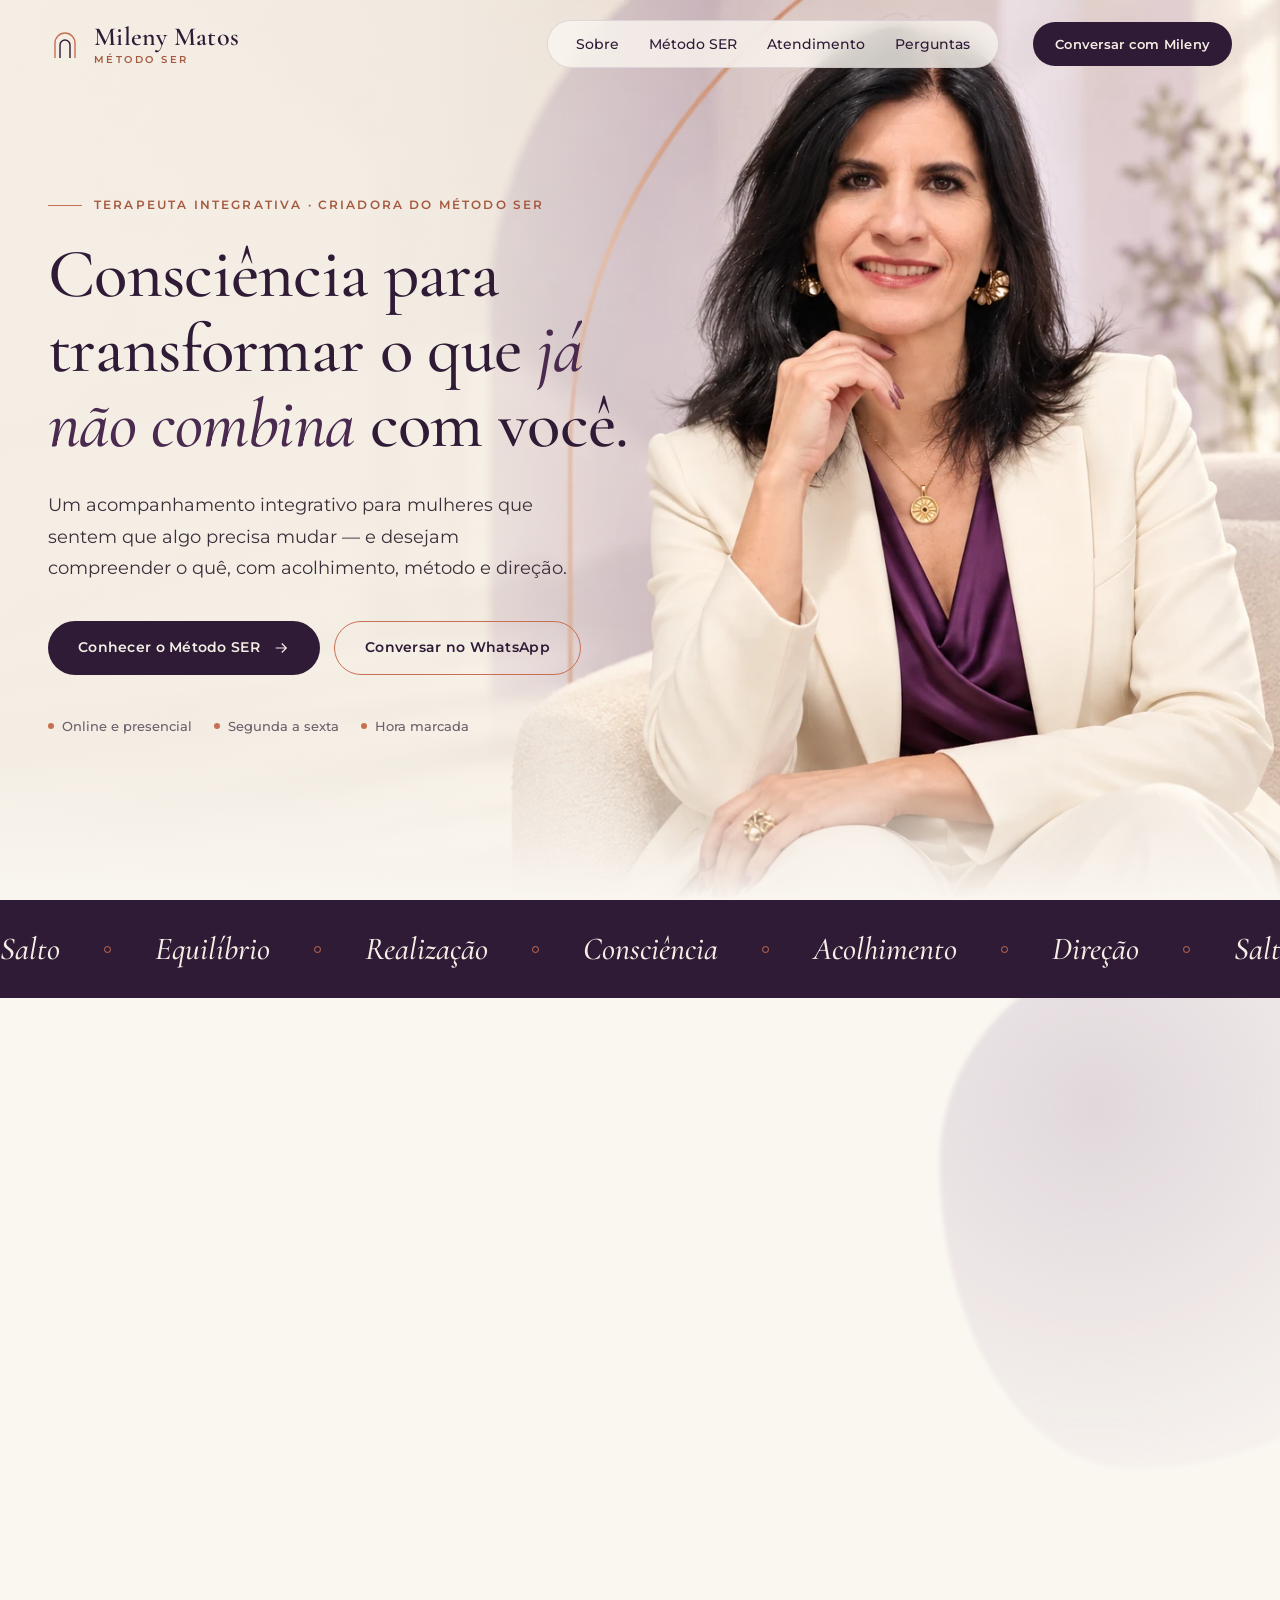
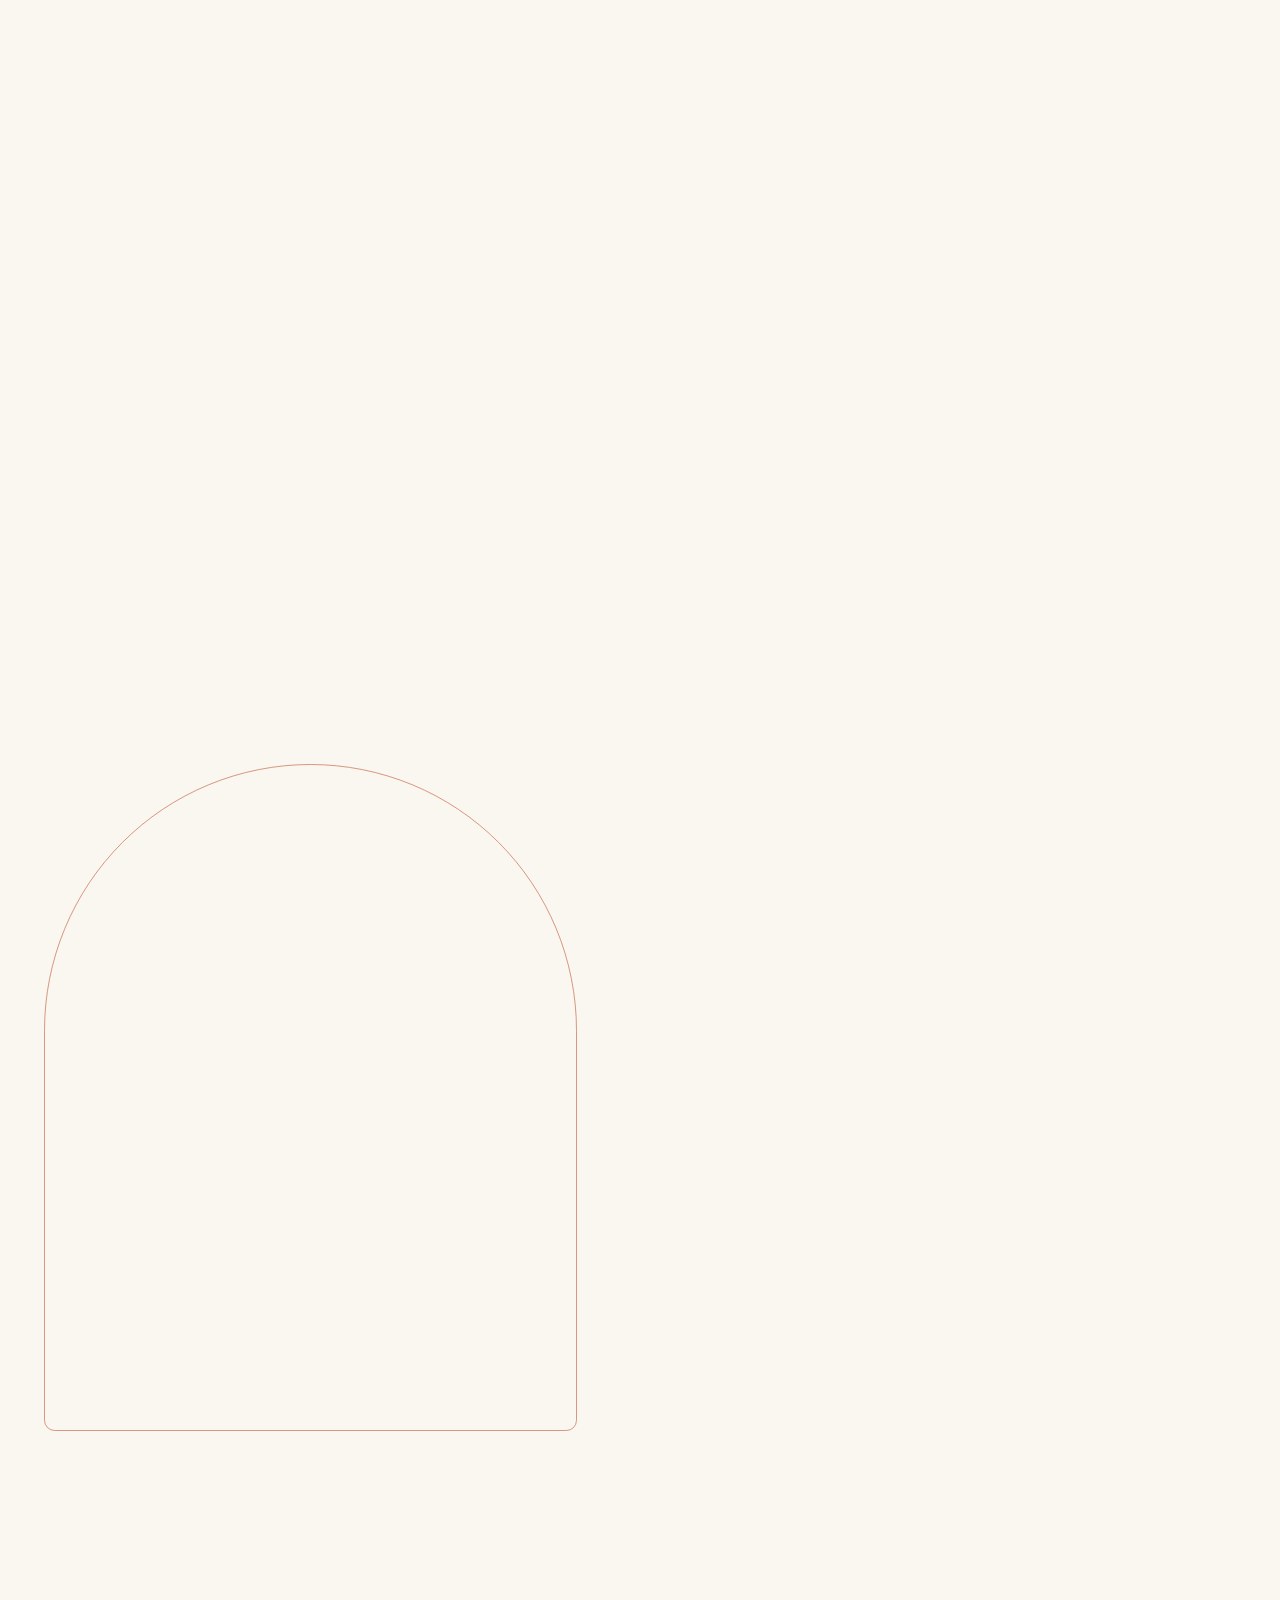
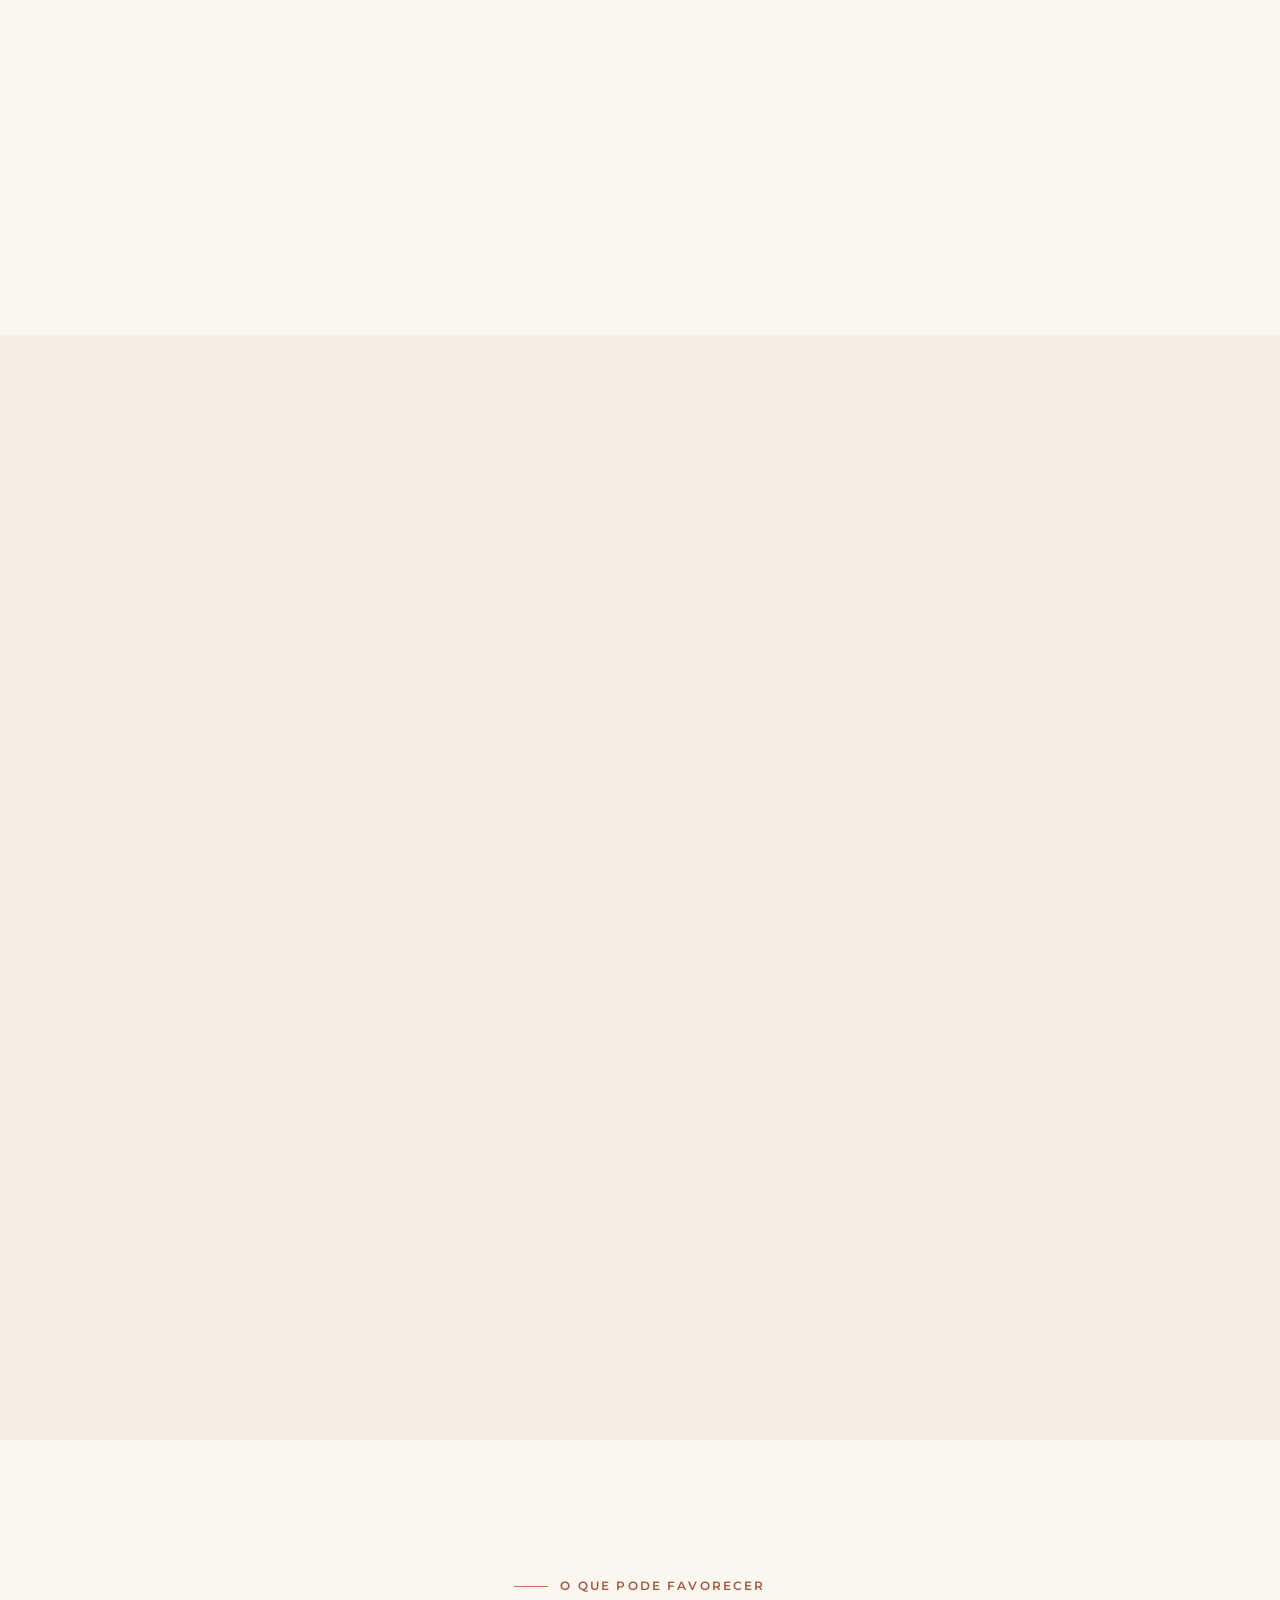
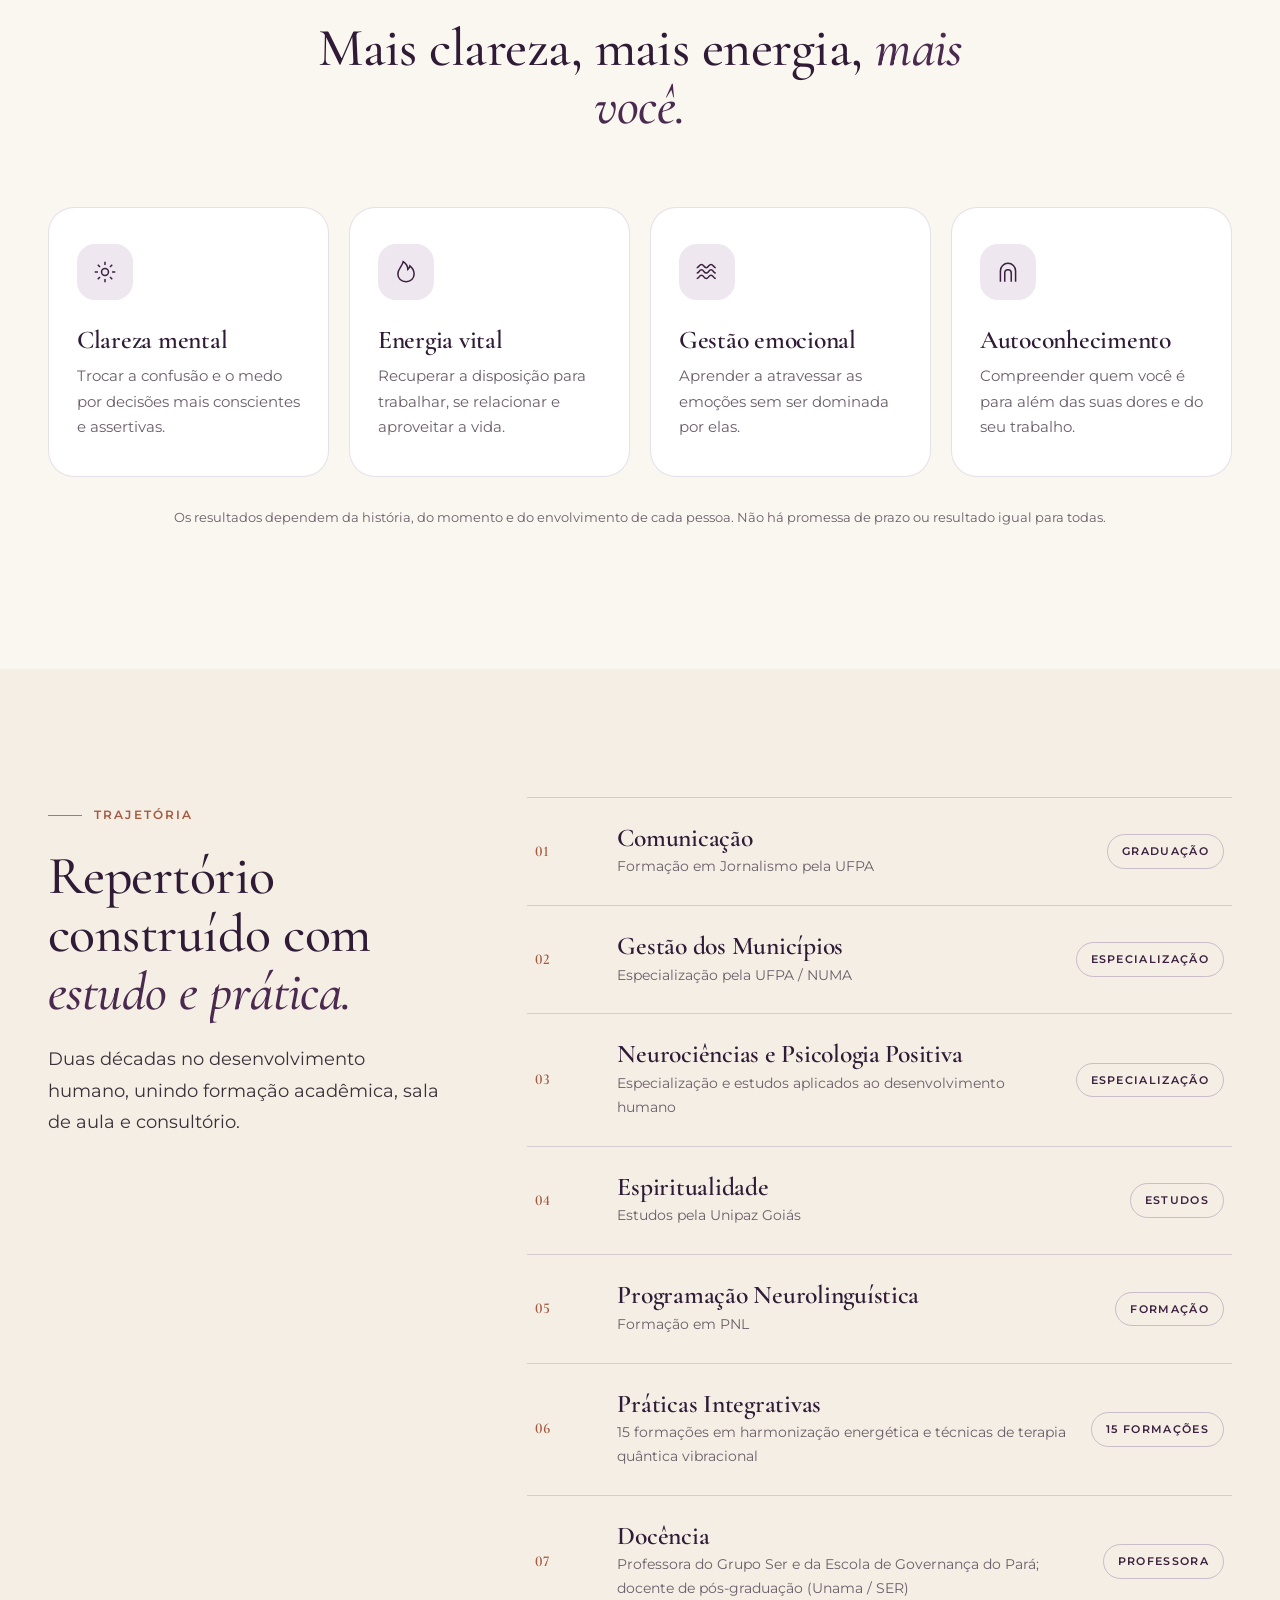
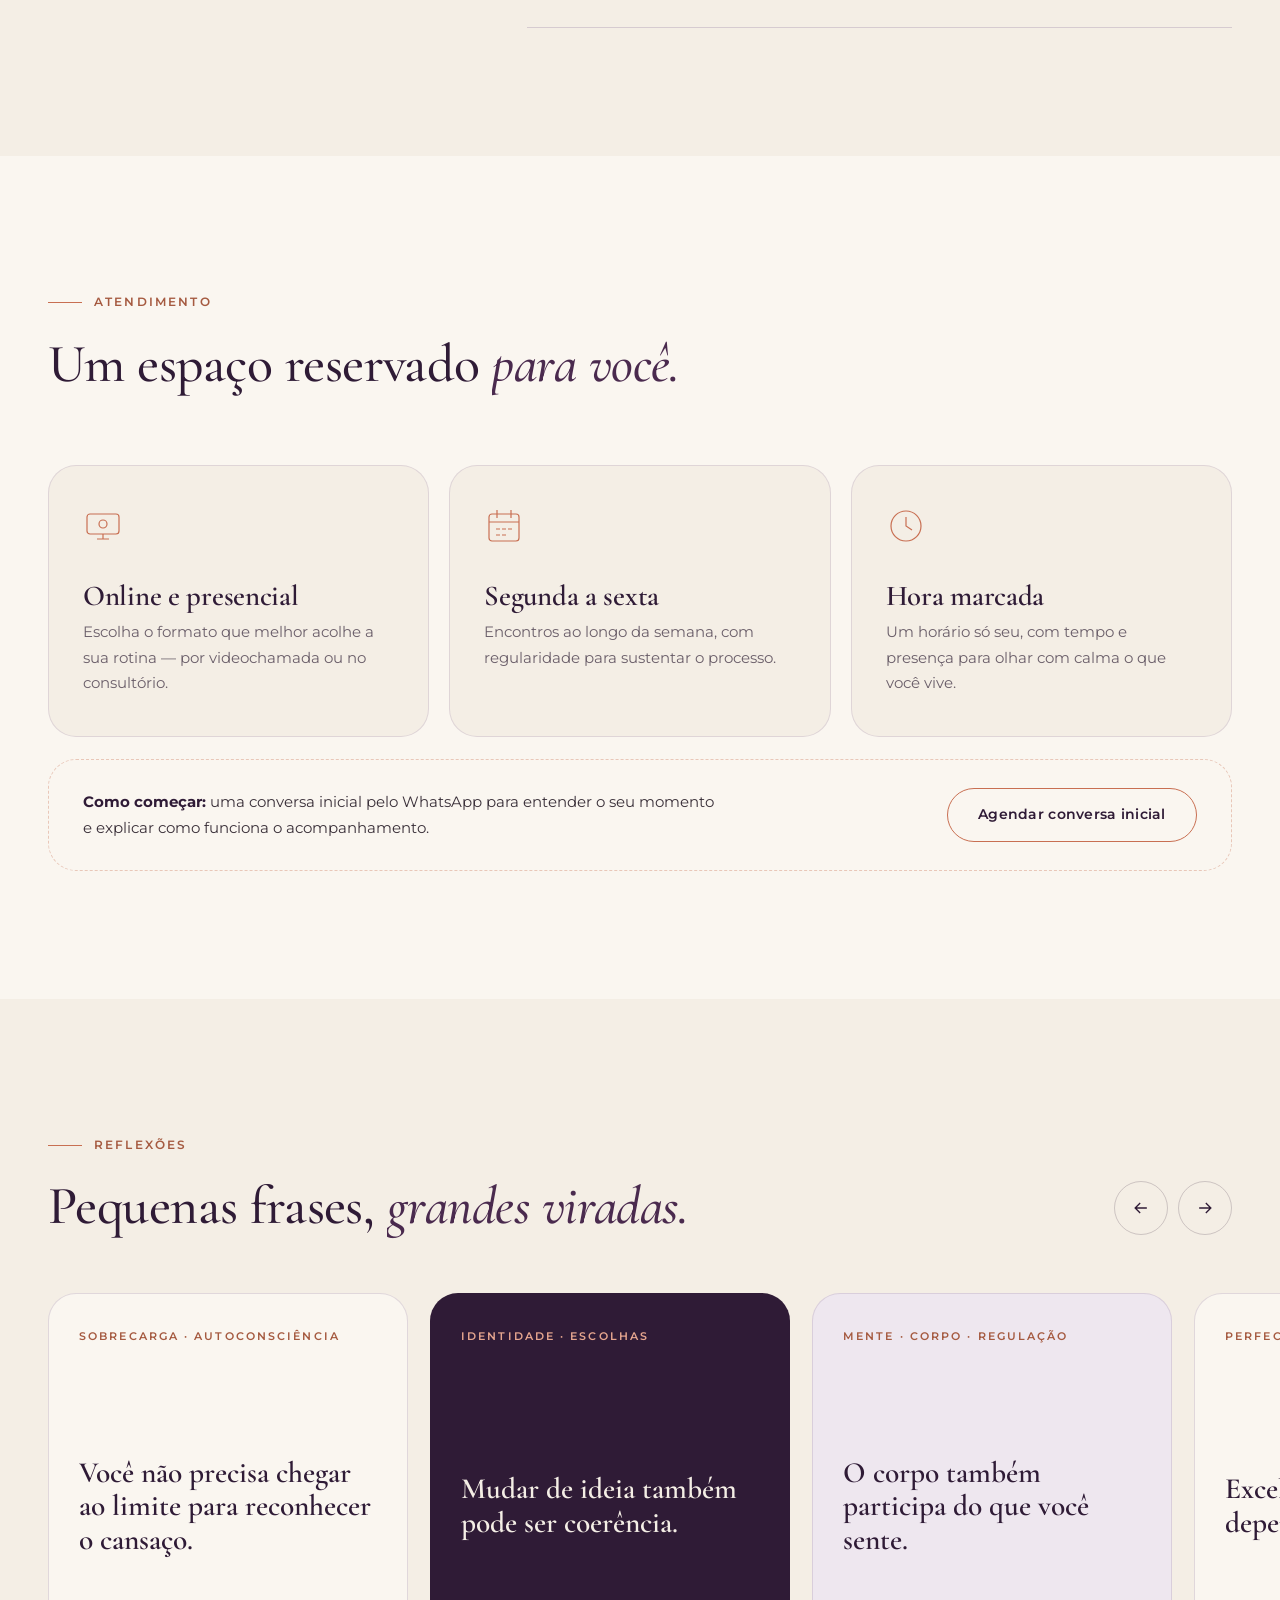
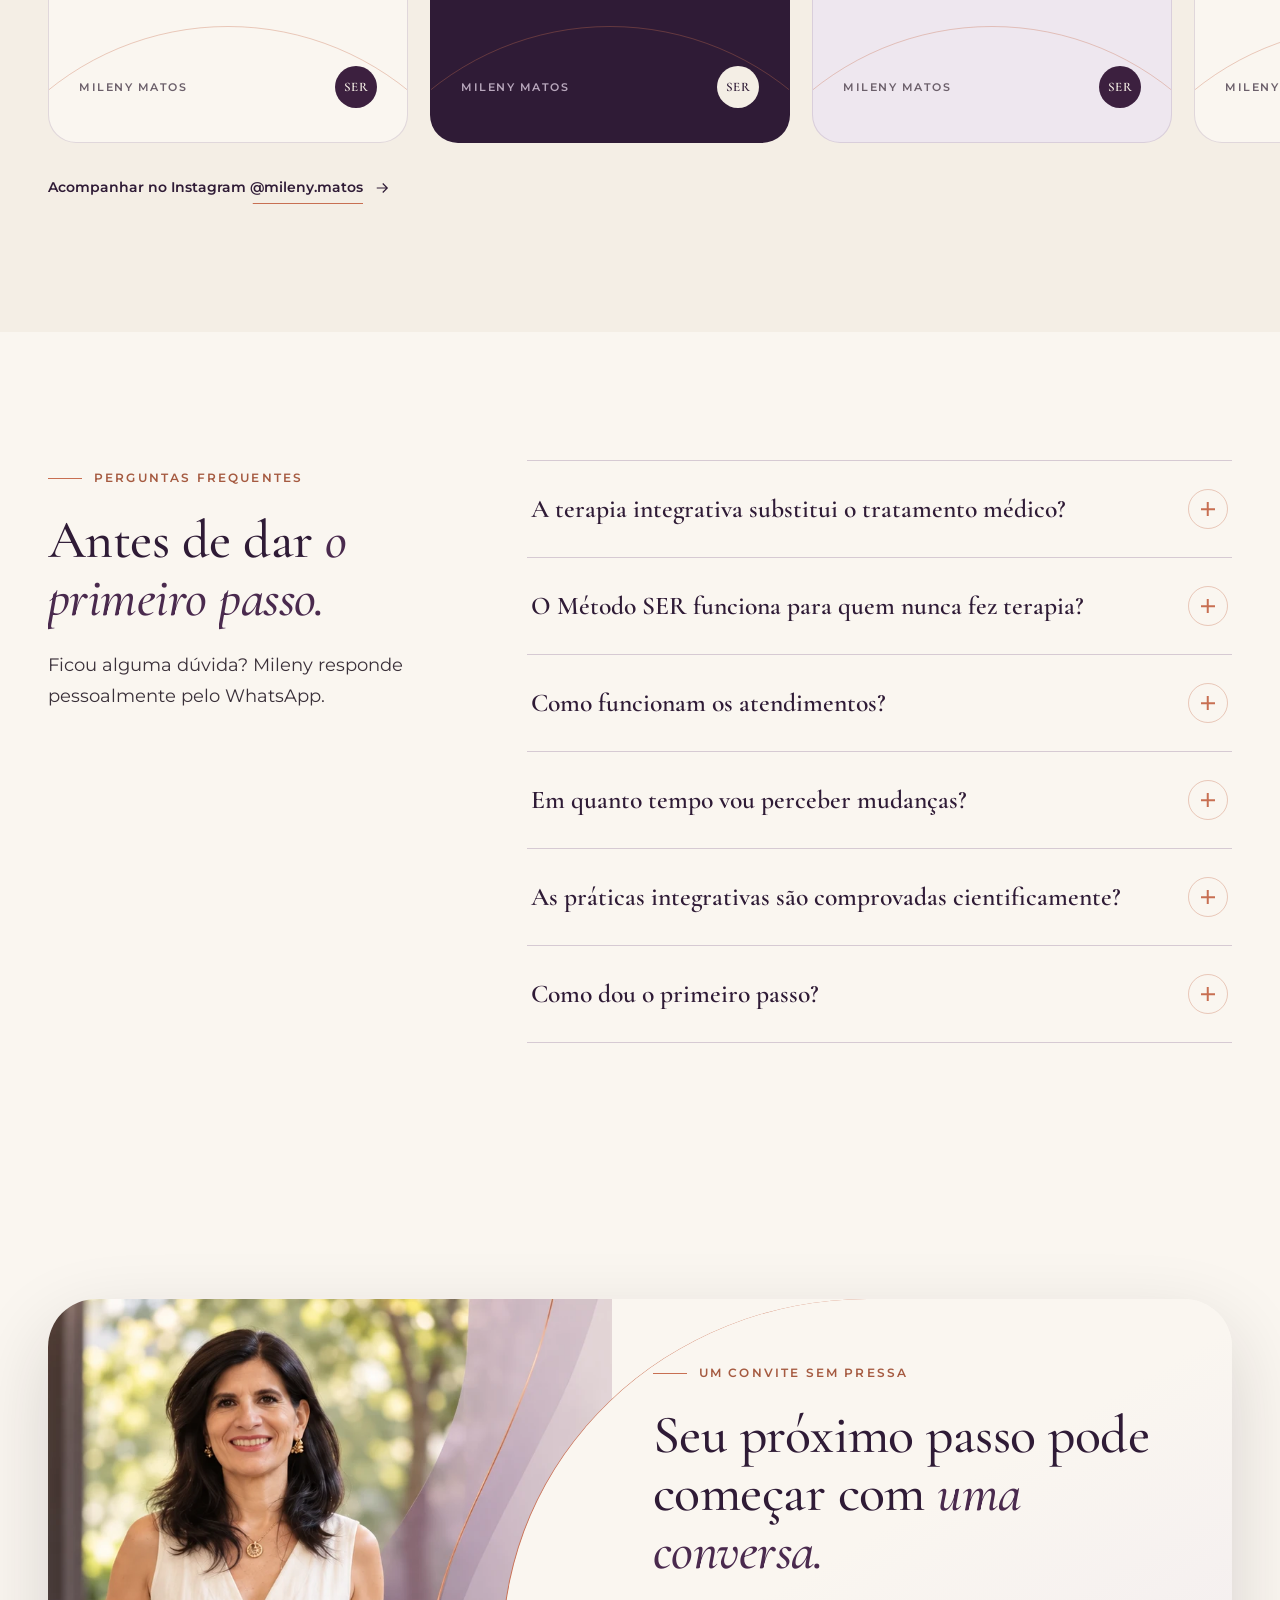
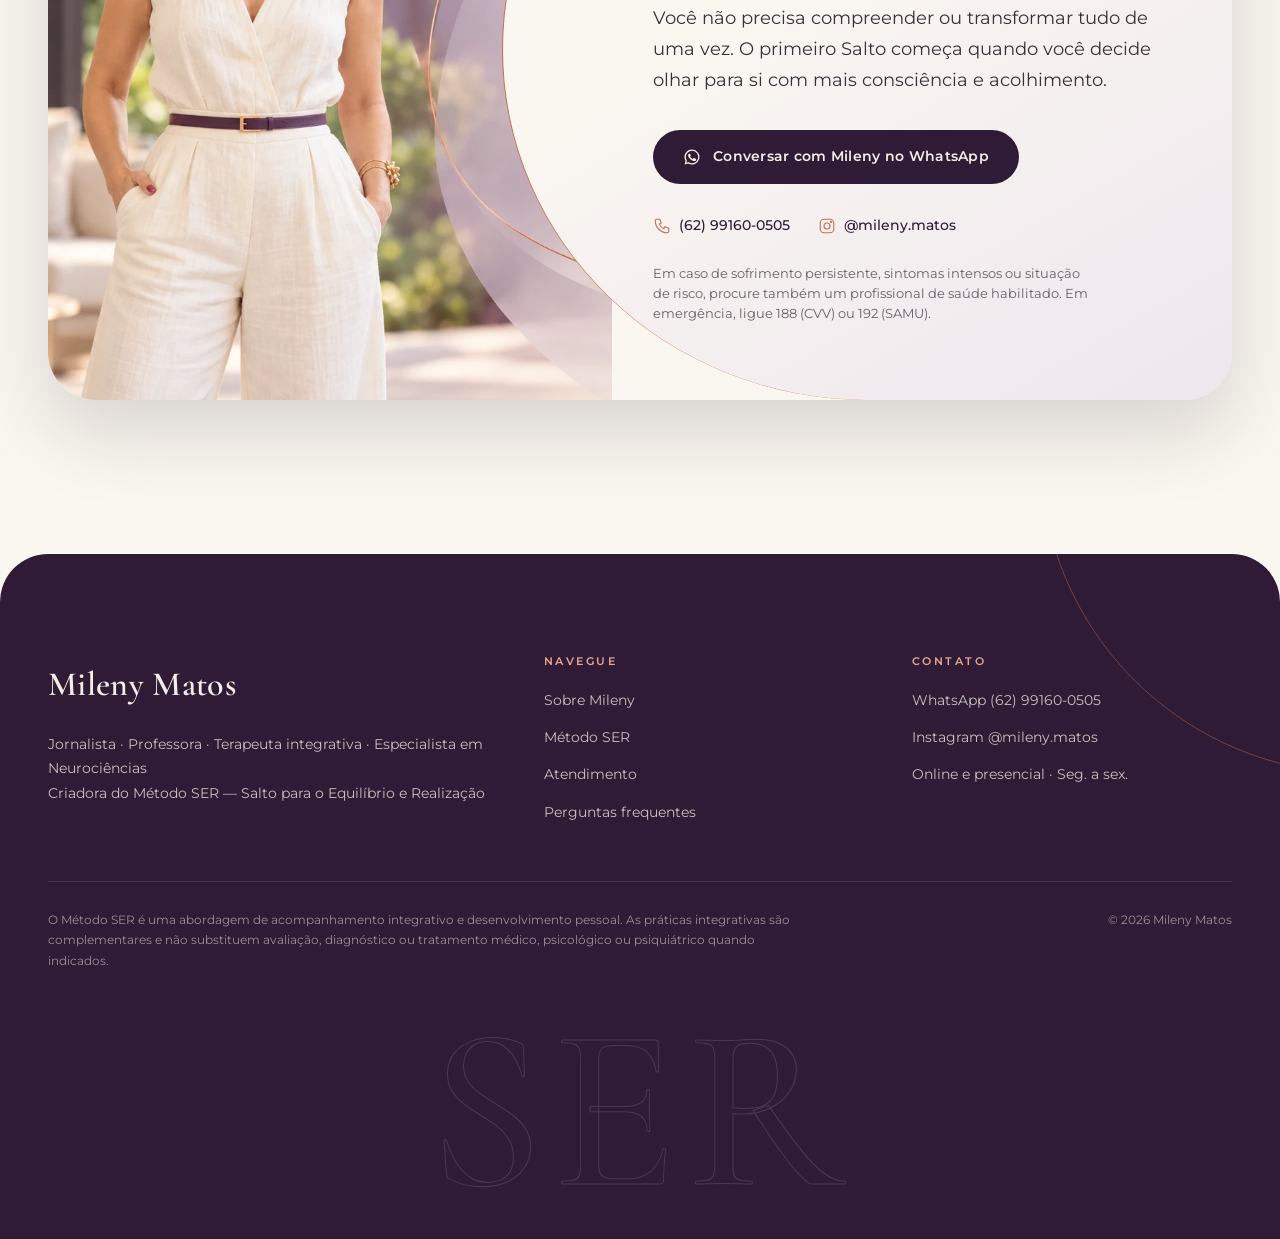
==== index.html @ 96792c95 "Site Mileny Matos + Método SER Landing page responsiva e animada em duas páginas (Mileny e Método SE" ====
<!doctype html>
<html lang="pt-BR">
<head>
  <meta charset="utf-8">
  <meta name="viewport" content="width=device-width, initial-scale=1, viewport-fit=cover">
  <title>Mileny Matos · Terapeuta integrativa e criadora do Método SER</title>
  <meta name="description" content="Mileny Matos é jornalista, professora, terapeuta integrativa e criadora do Método SER — Salto para o Equilíbrio e Realização. Atendimento online e presencial, com hora marcada.">
  <meta name="theme-color" content="#2F1B36">
  <link rel="canonical" href="https://milenymatos.com.br/">
  <meta property="og:type" content="website">
  <meta property="og:locale" content="pt_BR">
  <meta property="og:title" content="Mileny Matos · Método SER">
  <meta property="og:description" content="Consciência para transformar o que já não combina com você. Acompanhamento integrativo com Mileny Matos.">
  <meta property="og:image" content="assets/img/mileny-hero.webp">
  <link rel="icon" href="data:image/svg+xml,%3Csvg xmlns='http://www.w3.org/2000/svg' viewBox='0 0 40 40'%3E%3Crect width='40' height='40' rx='20' fill='%232F1B36'/%3E%3Cpath d='M11 31V19a9 9 0 0 1 18 0v12' fill='none' stroke='%23C86F52' stroke-width='2'/%3E%3C/svg%3E">

  <link rel="preconnect" href="https://fonts.googleapis.com">
  <link rel="preconnect" href="https://fonts.gstatic.com" crossorigin>
  <link href="https://fonts.googleapis.com/css2?family=Cormorant+Garamond:ital,wght@0,500;0,600;1,500;1,600&family=Montserrat:wght@400;500;600&display=swap" rel="stylesheet">
  <link rel="preload" as="image" href="assets/img/mileny-hero.webp" imagesrcset="assets/img/mileny-hero-800.webp 800w, assets/img/mileny-hero.webp 1536w" imagesizes="100vw">
  <link rel="stylesheet" href="assets/css/style.css">

  <script type="application/ld+json">
  {
    "@context": "https://schema.org",
    "@type": "Person",
    "name": "Mileny Matos",
    "jobTitle": "Terapeuta integrativa",
    "description": "Jornalista, professora, terapeuta integrativa e criadora do Método SER — Salto para o Equilíbrio e Realização.",
    "telephone": "+55 62 99160-0505",
    "sameAs": ["https://www.instagram.com/mileny.matos/"]
  }
  </script>
</head>
<body>
  <a class="skip-link" href="#conteudo">Pular para o conteúdo</a>

  <!-- Cortina de entrada / transição -->
  <div class="curtain" aria-hidden="true">
    <div class="curtain-inner">
      <svg viewBox="0 0 84 84" fill="none"><path d="M18 76V42a24 24 0 0 1 48 0v34" stroke="#C86F52" stroke-width="1.4"/></svg>
      <div class="curtain-name">Mileny Matos</div>
      <div class="curtain-sub">Método SER</div>
    </div>
  </div>

  <div class="scroll-progress" aria-hidden="true"></div>

  <!-- 01 · Cabeçalho -->
  <header class="site-header">
    <div class="container">
      <a class="brand" href="index.html" aria-label="Mileny Matos — início">
        <svg class="brand-mark" viewBox="0 0 34 34" fill="none" aria-hidden="true"><path d="M7 31V16a10 10 0 0 1 20 0v15" stroke="#C86F52" stroke-width="1.4"/><path d="M12 31V18a5 5 0 0 1 10 0v13" stroke="#2F1B36" stroke-width="1.4"/></svg>
        <span class="brand-text"><span class="brand-name">Mileny Matos</span><span class="brand-sub">Método SER</span></span>
      </a>
      <nav class="nav" aria-label="Principal">
        <ul class="nav-list">
          <li><a href="#sobre">Sobre</a></li>
          <li><a href="metodo-ser.html">Método SER</a></li>
          <li><a href="#atendimento">Atendimento</a></li>
          <li><a href="#perguntas">Perguntas</a></li>
        </ul>
        <a class="btn btn-sm" href="https://wa.me/5562991600505?text=Ol%C3%A1%2C%20Mileny!%20Gostaria%20de%20conversar%20sobre%20o%20acompanhamento." target="_blank" rel="noopener" data-magnetic>Conversar com Mileny</a>
        <button class="menu-toggle" aria-label="Abrir menu" aria-expanded="false" aria-controls="menu-mobile"><span></span><span></span></button>
      </nav>
    </div>
  </header>

  <div class="mobile-menu" id="menu-mobile">
    <ol>
      <li><a href="#sobre">Sobre Mileny</a></li>
      <li><a href="metodo-ser.html">Método SER</a></li>
      <li><a href="#atendimento">Atendimento</a></li>
      <li><a href="#reflexoes">Reflexões</a></li>
      <li><a href="#perguntas">Perguntas</a></li>
    </ol>
    <a class="btn" href="https://wa.me/5562991600505?text=Ol%C3%A1%2C%20Mileny!%20Gostaria%20de%20conversar%20sobre%20o%20acompanhamento." target="_blank" rel="noopener">Conversar no WhatsApp</a>
    <p class="mobile-menu-foot">(62) 99160-0505 · @mileny.matos</p>
  </div>

  <main id="conteudo">

    <!-- 02 · Hero -->
    <section class="hero" aria-labelledby="hero-title">
      <div class="hero-media">
        <img src="assets/img/mileny-hero.webp"
             srcset="assets/img/mileny-hero-800.webp 800w, assets/img/mileny-hero.webp 1536w"
             sizes="100vw" width="1536" height="1024"
             alt="Mileny Matos sorrindo, sentada em uma poltrona clara, de blazer marfim e blusa ameixa" fetchpriority="high">
      </div>

      <div class="container">
        <div class="hero-content">
          <p class="eyebrow" data-reveal>Terapeuta integrativa · Criadora do Método SER</p>
          <h1 id="hero-title" class="h-display" data-split>Consciência para transformar o que <em>já não combina</em> com você.</h1>
          <p class="lead" data-reveal style="--d:.45s">Um acompanhamento integrativo para mulheres que sentem que algo precisa mudar — e desejam compreender o quê, com acolhimento, método e direção.</p>
          <div class="hero-ctas" data-reveal style="--d:.6s">
            <a class="btn" href="metodo-ser.html" data-magnetic>
              Conhecer o Método SER
              <svg class="btn-icon" viewBox="0 0 24 24" fill="none" stroke="currentColor" stroke-width="1.6" aria-hidden="true"><path d="M5 12h14M13 6l6 6-6 6"/></svg>
            </a>
            <a class="btn btn-outline" href="https://wa.me/5562991600505?text=Ol%C3%A1%2C%20Mileny!%20Gostaria%20de%20conversar%20sobre%20o%20acompanhamento." target="_blank" rel="noopener" data-magnetic>Conversar no WhatsApp</a>
          </div>
          <div class="hero-meta" data-reveal style="--d:.75s">
            <span>Online e presencial</span><span>Segunda a sexta</span><span>Hora marcada</span>
          </div>
        </div>
      </div>
    </section>

    <!-- Faixa -->
    <div class="marquee" aria-hidden="true">
      <div class="marquee-track">
        <div class="marquee-group">
          <span class="marquee-item">Salto</span><span class="marquee-dot"></span>
          <span class="marquee-item">Equilíbrio</span><span class="marquee-dot"></span>
          <span class="marquee-item">Realização</span><span class="marquee-dot"></span>
          <span class="marquee-item">Consciência</span><span class="marquee-dot"></span>
          <span class="marquee-item">Acolhimento</span><span class="marquee-dot"></span>
          <span class="marquee-item">Direção</span><span class="marquee-dot"></span>
        </div>
        <div class="marquee-group">
          <span class="marquee-item">Salto</span><span class="marquee-dot"></span>
          <span class="marquee-item">Equilíbrio</span><span class="marquee-dot"></span>
          <span class="marquee-item">Realização</span><span class="marquee-dot"></span>
          <span class="marquee-item">Consciência</span><span class="marquee-dot"></span>
          <span class="marquee-item">Acolhimento</span><span class="marquee-dot"></span>
          <span class="marquee-item">Direção</span><span class="marquee-dot"></span>
        </div>
      </div>
    </div>

    <!-- 03 · Reconhecimento -->
    <section class="section recognition" aria-labelledby="rec-title">
      <div class="wave-blob" data-parallax="0.12" aria-hidden="true"></div>
      <div class="container">
        <div class="section-head">
          <p class="eyebrow" data-reveal>Talvez você se reconheça</p>
          <h2 id="rec-title" class="h-section" data-split>Quando a vida perde a cor, nem sempre é fácil dizer <em>por quê.</em></h2>
        </div>

        <div class="mirror-grid" data-stagger="0.12">
          <article class="mirror-card">
            <div class="mirror-num">01</div>
            <p>Você cuida de todos, mas quase nunca sobra espaço para você.</p>
          </article>
          <article class="mirror-card">
            <div class="mirror-num">02</div>
            <p>Alguma área da vida já não combina com quem você se tornou.</p>
          </article>
          <article class="mirror-card">
            <div class="mirror-num">03</div>
            <p>Os mesmos padrões voltam — mesmo quando você tenta fazer diferente.</p>
          </article>
        </div>

        <div class="quote-panel" data-reveal>
          <blockquote>
            <p>Você não é o seu cansaço, a sua ansiedade ou a sua irritação. Eles são <em>sinais de camadas mais profundas</em> que pedem para ser compreendidas.</p>
            <cite>Mileny Matos</cite>
          </blockquote>
        </div>
      </div>
    </section>

    <!-- 04 · Sobre Mileny -->
    <section class="section" id="sobre" aria-labelledby="sobre-title">
      <div class="container about-grid">
        <div class="about-media">
          <div class="copper-ring" aria-hidden="true" data-reveal="fade" style="--d:.5s"></div>
          <div class="arch-frame" data-reveal="arch">
            <img src="assets/img/mileny-sobre.webp"
                 srcset="assets/img/mileny-sobre-800.webp 800w, assets/img/mileny-sobre.webp 1122w"
                 sizes="(max-width: 960px) 90vw, 40vw" width="1122" height="1402" loading="lazy"
                 alt="Retrato de Mileny Matos em pé, de terninho marfim e blusa lavanda, sorrindo">
          </div>
          <div class="badge-float" data-reveal="scale" style="--d:.7s">
            <strong><span data-count="11">11</span></strong>
            <span>anos de experiência prática em consultório</span>
          </div>
        </div>

        <div class="about-content">
          <p class="eyebrow" data-reveal>Sobre Mileny</p>
          <h2 id="sobre-title" class="h-section" data-split>Sou Mileny Matos.</h2>
          <p class="lead" data-reveal>Jornalista, professora, terapeuta integrativa e criadora do Método SER. Meu propósito é guiar mulheres rumo ao autoconhecimento e ao desenvolvimento pessoal.</p>

          <h3 data-reveal>Por que dar as mãos comigo?</h3>
          <p data-reveal>Eu já vivi o que você pode estar vivendo hoje. Estudei para entender como sair das linhas de sofrimento — e, desde então, acompanho pessoas nesse caminho.</p>
          <p data-reveal>São 20 anos dedicados ao desenvolvimento humano: formei equipes e lideranças, coordenei programas de empreendedorismo social, capacitei servidores públicos e empreendedores e atuo como docente de pós-graduação. Meus estudos também me levaram a olhar para a dimensão energética — as camadas que nos conectam a pessoas e ambientes — e a 15 formações em técnicas de harmonização energética.</p>
          <p data-reveal>Reuni Comunicação, Recursos Humanos, Neurociências, Psicologia Positiva, práticas integrativas e orientais em uma metodologia que acolhe a sua história e organiza o caminho para sair do sofrimento: o <strong>Método SER</strong>.</p>

          <p class="pull-quote" data-reveal>“Com o Método SER, eu não vou apenas te ouvir: vou te oferecer ferramentas para você se reconstruir.”</p>

          <div class="stats" data-stagger="0.12">
            <div class="stat"><strong><span data-count="20">20</span><sup>anos</sup></strong><span>conduzindo cursos e workshops</span></div>
            <div class="stat"><strong><span data-count="11">11</span><sup>anos</sup></strong><span>de experiência prática em consultório</span></div>
            <div class="stat"><strong><span data-count="15">15</span></strong><span>formações em técnicas de harmonização energética</span></div>
          </div>
        </div>
      </div>
    </section>

    <!-- 05 · Método SER (resumo) -->
    <section class="section method-teaser" id="metodo" aria-labelledby="metodo-title">
      <div class="container">
        <div class="method-panel" data-reveal="scale">
          <div class="method-panel-head">
            <div>
              <p class="eyebrow">Método SER</p>
              <h2 id="metodo-title" class="h-section" data-split>Salto para o <em>Equilíbrio</em> e Realização</h2>
            </div>
            <p class="lead">Uma metodologia autoral que integra mente, emoções, corpo e dimensão energética em um processo estruturado — para mudanças que se sustentam no dia a dia.</p>
          </div>

          <div class="pillars">
            <svg class="pillars-line" viewBox="0 0 1200 60" preserveAspectRatio="none" aria-hidden="true"><path d="M60 30 C 260 -10, 340 70, 600 30 S 940 -10, 1140 30"/></svg>
            <article class="pillar" data-reveal style="--d:.15s">
              <div class="pillar-letter">S</div>
              <small>Consciência</small>
              <h3>Salto</h3>
              <p>Sair da inércia e reconhecer, sem culpa e sem julgamento, o que já não faz sentido.</p>
            </article>
            <article class="pillar" data-reveal style="--d:.3s">
              <div class="pillar-letter">E</div>
              <small>Regulação</small>
              <h3>Equilíbrio</h3>
              <p>Recursos práticos para compreender emoções, rever padrões e sustentar escolhas mais conscientes.</p>
            </article>
            <article class="pillar" data-reveal style="--d:.45s">
              <div class="pillar-letter">R</div>
              <small>Propósito</small>
              <h3>Realização</h3>
              <p>Transformar consciência em direção: decisões, limites e atitudes alinhados à sua essência.</p>
            </article>
          </div>

          <div class="method-panel-foot">
            <p>Uma jornada em sete movimentos, individualizada e progressiva — respeitando a sua história, o seu momento e os seus limites.</p>
            <a class="btn btn-light" href="metodo-ser.html" data-magnetic>
              Conhecer o Método SER
              <svg class="btn-icon" viewBox="0 0 24 24" fill="none" stroke="currentColor" stroke-width="1.6" aria-hidden="true"><path d="M5 12h14M13 6l6 6-6 6"/></svg>
            </a>
          </div>
        </div>
      </div>
    </section>

    <!-- Benefícios -->
    <section class="section" aria-labelledby="ben-title">
      <div class="container">
        <div class="section-head center">
          <p class="eyebrow" data-reveal>O que pode favorecer</p>
          <h2 id="ben-title" class="h-section" data-split>Mais clareza, mais energia, <em>mais você.</em></h2>
        </div>
        <div class="benefits-grid" data-stagger="0.1">
          <article class="benefit">
            <div class="benefit-icon"><svg viewBox="0 0 24 24" fill="none" stroke="currentColor" stroke-width="1.4" aria-hidden="true"><circle cx="12" cy="12" r="3.2"/><path d="M12 2.5v3M12 18.5v3M2.5 12h3M18.5 12h3M5.3 5.3l2.1 2.1M16.6 16.6l2.1 2.1M5.3 18.7l2.1-2.1M16.6 7.4l2.1-2.1"/></svg></div>
            <h3>Clareza mental</h3>
            <p>Trocar a confusão e o medo por decisões mais conscientes e assertivas.</p>
          </article>
          <article class="benefit">
            <div class="benefit-icon"><svg viewBox="0 0 24 24" fill="none" stroke="currentColor" stroke-width="1.4" aria-hidden="true"><path d="M12 21c-4.4 0-7.5-3.1-7.5-7.2 0-4.6 4.2-7.3 4.9-11.3 2.8 1.9 4.3 4.6 4.3 7.2 1-.8 1.7-2 1.9-3.3 2.2 1.8 3.9 4.6 3.9 7.4 0 4.1-3.1 7.2-7.5 7.2Z"/></svg></div>
            <h3>Energia vital</h3>
            <p>Recuperar a disposição para trabalhar, se relacionar e aproveitar a vida.</p>
          </article>
          <article class="benefit">
            <div class="benefit-icon"><svg viewBox="0 0 24 24" fill="none" stroke="currentColor" stroke-width="1.4" aria-hidden="true"><path d="M2.5 13c2.2 0 2.2-3 4.4-3s2.2 3 4.4 3 2.2-3 4.4-3 2.2 3 4.4 3M2.5 18c2.2 0 2.2-3 4.4-3s2.2 3 4.4 3 2.2-3 4.4-3 2.2 3 4.4 3M2.5 8c2.2 0 2.2-3 4.4-3s2.2 3 4.4 3 2.2-3 4.4-3 2.2 3 4.4 3"/></svg></div>
            <h3>Gestão emocional</h3>
            <p>Aprender a atravessar as emoções sem ser dominada por elas.</p>
          </article>
          <article class="benefit">
            <div class="benefit-icon"><svg viewBox="0 0 24 24" fill="none" stroke="currentColor" stroke-width="1.4" aria-hidden="true"><path d="M5 21V11a7 7 0 0 1 14 0v10"/><path d="M9 21v-8a3 3 0 0 1 6 0v8"/></svg></div>
            <h3>Autoconhecimento</h3>
            <p>Compreender quem você é para além das suas dores e do seu trabalho.</p>
          </article>
        </div>
        <p class="micro benefits-note" data-reveal>Os resultados dependem da história, do momento e do envolvimento de cada pessoa. Não há promessa de prazo ou resultado igual para todas.</p>
      </div>
    </section>

    <!-- 07 · Autoridade / formação -->
    <section class="section journey" aria-labelledby="jor-title">
      <div class="container journey-grid">
        <div class="journey-head">
          <p class="eyebrow" data-reveal>Trajetória</p>
          <h2 id="jor-title" class="h-section" data-split>Repertório construído com <em>estudo e prática.</em></h2>
          <p class="lead" data-reveal style="margin-top:22px">Duas décadas no desenvolvimento humano, unindo formação acadêmica, sala de aula e consultório.</p>
        </div>
        <ol class="cred-list" data-stagger="0.08">
          <li class="cred"><span class="cred-idx">01</span><div><h3>Comunicação</h3><p>Formação em Jornalismo pela UFPA</p></div><span class="cred-tag">Graduação</span></li>
          <li class="cred"><span class="cred-idx">02</span><div><h3>Gestão dos Municípios</h3><p>Especialização pela UFPA / NUMA</p></div><span class="cred-tag">Especialização</span></li>
          <li class="cred"><span class="cred-idx">03</span><div><h3>Neurociências e Psicologia Positiva</h3><p>Especialização e estudos aplicados ao desenvolvimento humano</p></div><span class="cred-tag">Especialização</span></li>
          <li class="cred"><span class="cred-idx">04</span><div><h3>Espiritualidade</h3><p>Estudos pela Unipaz Goiás</p></div><span class="cred-tag">Estudos</span></li>
          <li class="cred"><span class="cred-idx">05</span><div><h3>Programação Neurolinguística</h3><p>Formação em PNL</p></div><span class="cred-tag">Formação</span></li>
          <li class="cred"><span class="cred-idx">06</span><div><h3>Práticas Integrativas</h3><p>15 formações em harmonização energética e técnicas de terapia quântica vibracional</p></div><span class="cred-tag">15 formações</span></li>
          <li class="cred"><span class="cred-idx">07</span><div><h3>Docência</h3><p>Professora do Grupo Ser e da Escola de Governança do Pará; docente de pós-graduação (Unama / SER)</p></div><span class="cred-tag">Professora</span></li>
        </ol>
      </div>
    </section>

    <!-- Atendimento -->
    <section class="section" id="atendimento" aria-labelledby="at-title">
      <div class="container">
        <div class="section-head">
          <p class="eyebrow" data-reveal>Atendimento</p>
          <h2 id="at-title" class="h-section" data-split>Um espaço reservado <em>para você.</em></h2>
        </div>
        <div class="care-grid" data-stagger="0.12">
          <article class="care-card">
            <svg viewBox="0 0 40 40" fill="none" stroke="currentColor" stroke-width="1.2" aria-hidden="true"><rect x="4" y="8" width="32" height="20" rx="3"/><path d="M14 33h12M20 28v5"/><circle cx="20" cy="18" r="4"/></svg>
            <h3>Online e presencial</h3>
            <p>Escolha o formato que melhor acolhe a sua rotina — por videochamada ou no consultório.</p>
          </article>
          <article class="care-card">
            <svg viewBox="0 0 40 40" fill="none" stroke="currentColor" stroke-width="1.2" aria-hidden="true"><rect x="5" y="8" width="30" height="27" rx="3"/><path d="M5 16h30M13 4v8M27 4v8"/><path d="M12 23h4M18 23h4M24 23h4M12 29h4M18 29h4"/></svg>
            <h3>Segunda a sexta</h3>
            <p>Encontros ao longo da semana, com regularidade para sustentar o processo.</p>
          </article>
          <article class="care-card">
            <svg viewBox="0 0 40 40" fill="none" stroke="currentColor" stroke-width="1.2" aria-hidden="true"><circle cx="20" cy="20" r="15"/><path d="M20 11v9l6 4"/></svg>
            <h3>Hora marcada</h3>
            <p>Um horário só seu, com tempo e presença para olhar com calma o que você vive.</p>
          </article>
        </div>
        <div class="care-strip" data-reveal>
          <p><strong>Como começar:</strong> uma conversa inicial pelo WhatsApp para entender o seu momento e explicar como funciona o acompanhamento.</p>
          <a class="btn btn-outline" href="https://wa.me/5562991600505?text=Ol%C3%A1%2C%20Mileny!%20Gostaria%20de%20agendar%20uma%20conversa%20inicial." target="_blank" rel="noopener">Agendar conversa inicial</a>
        </div>
      </div>
    </section>

    <!-- 09 · Reflexões / conteúdos -->
    <section class="section reflections" id="reflexoes" aria-labelledby="ref-title">
      <div class="container">
        <div class="reflections-head">
          <div class="section-head">
            <p class="eyebrow" data-reveal>Reflexões</p>
            <h2 id="ref-title" class="h-section" data-split>Pequenas frases, <em>grandes viradas.</em></h2>
          </div>
          <div class="carousel-ctrl" data-reveal>
            <button type="button" data-carousel="prev" aria-label="Reflexão anterior"><svg viewBox="0 0 24 24" fill="none" stroke="currentColor" stroke-width="1.6"><path d="M19 12H5M11 6l-6 6 6 6"/></svg></button>
            <button type="button" data-carousel="next" aria-label="Próxima reflexão"><svg viewBox="0 0 24 24" fill="none" stroke="currentColor" stroke-width="1.6"><path d="M5 12h14M13 6l6 6-6 6"/></svg></button>
          </div>
        </div>

        <div class="carousel" data-stagger="0.08" tabindex="0" aria-label="Reflexões de Mileny Matos">
          <article class="reflection">
            <small>Sobrecarga · Autoconsciência</small>
            <p>Você não precisa chegar ao limite para reconhecer o cansaço.</p>
            <div class="reflection-foot"><span>Mileny Matos</span><span class="reflection-seal">SER</span></div>
          </article>
          <article class="reflection dark">
            <small>Identidade · Escolhas</small>
            <p>Mudar de ideia também pode ser coerência.</p>
            <div class="reflection-foot"><span>Mileny Matos</span><span class="reflection-seal">SER</span></div>
          </article>
          <article class="reflection lav">
            <small>Mente · Corpo · Regulação</small>
            <p>O corpo também participa do que você sente.</p>
            <div class="reflection-foot"><span>Mileny Matos</span><span class="reflection-seal">SER</span></div>
          </article>
          <article class="reflection">
            <small>Perfeccionismo</small>
            <p>Excelência não precisa depender do medo.</p>
            <div class="reflection-foot"><span>Mileny Matos</span><span class="reflection-seal">SER</span></div>
          </article>
          <article class="reflection dark">
            <small>Identidade</small>
            <p>Reavaliar não apaga quem você foi.</p>
            <div class="reflection-foot"><span>Mileny Matos</span><span class="reflection-seal">SER</span></div>
          </article>
          <article class="reflection lav">
            <small>Consciência</small>
            <p>Observar não é diagnosticar. É ampliar a consciência.</p>
            <div class="reflection-foot"><span>Mileny Matos</span><span class="reflection-seal">SER</span></div>
          </article>
        </div>
        <a class="link-arrow" href="https://www.instagram.com/mileny.matos/" target="_blank" rel="noopener" data-reveal>
          Acompanhar no Instagram @mileny.matos
          <svg viewBox="0 0 24 24" fill="none" stroke="currentColor" stroke-width="1.6" aria-hidden="true"><path d="M5 12h14M13 6l6 6-6 6"/></svg>
        </a>
      </div>
    </section>

    <!-- 11 · FAQ -->
    <section class="section" id="perguntas" aria-labelledby="faq-title">
      <div class="container faq-grid">
        <div class="faq-head">
          <p class="eyebrow" data-reveal>Perguntas frequentes</p>
          <h2 id="faq-title" class="h-section" data-split>Antes de dar <em>o primeiro passo.</em></h2>
          <p class="lead" data-reveal style="margin-top:22px">Ficou alguma dúvida? Mileny responde pessoalmente pelo WhatsApp.</p>
        </div>
        <div class="faq-list" data-stagger="0.08">
          <div class="faq-item">
            <button class="faq-q" aria-expanded="false" aria-controls="faq-1">A terapia integrativa substitui o tratamento médico?<span class="faq-icon" aria-hidden="true"></span></button>
            <div class="faq-a" id="faq-1" role="region"><div><p>Não. Ela atua de forma complementar, trabalhando questões emocionais e energéticas. As práticas integrativas não substituem avaliação, diagnóstico ou tratamento médico, psicológico ou psiquiátrico quando indicados.</p></div></div>
          </div>
          <div class="faq-item">
            <button class="faq-q" aria-expanded="false" aria-controls="faq-2">O Método SER funciona para quem nunca fez terapia?<span class="faq-icon" aria-hidden="true"></span></button>
            <div class="faq-a" id="faq-2" role="region"><div><p>Sim. O método é didático e acolhedor — pensado tanto para quem está começando quanto para quem já buscou outras abordagens e deseja um olhar integrativo.</p></div></div>
          </div>
          <div class="faq-item">
            <button class="faq-q" aria-expanded="false" aria-controls="faq-3">Como funcionam os atendimentos?<span class="faq-icon" aria-hidden="true"></span></button>
            <div class="faq-a" id="faq-3" role="region"><div><p>Os encontros acontecem online ou presencialmente, de segunda a sexta, com hora marcada. Cada acompanhamento é individualizado e respeita a sua história, o seu momento e as suas necessidades.</p></div></div>
          </div>
          <div class="faq-item">
            <button class="faq-q" aria-expanded="false" aria-controls="faq-4">Em quanto tempo vou perceber mudanças?<span class="faq-icon" aria-hidden="true"></span></button>
            <div class="faq-a" id="faq-4" role="region"><div><p>Não existe prazo determinado nem resultado igual para todas as pessoas. Mudanças consistentes são construídas gradualmente e dependem da história, do momento e do envolvimento de cada uma.</p></div></div>
          </div>
          <div class="faq-item">
            <button class="faq-q" aria-expanded="false" aria-controls="faq-5">As práticas integrativas são comprovadas cientificamente?<span class="faq-icon" aria-hidden="true"></span></button>
            <div class="faq-a" id="faq-5" role="region"><div><p>O Método SER integra duas dimensões: uma científico-comportamental, apoiada em Neurociências, Psicologia Positiva e desenvolvimento pessoal; e uma integrativa, com espiritualidade e práticas energéticas como recursos complementares de autoconhecimento e bem-estar. As práticas integrativas não são apresentadas como comprovação científica.</p></div></div>
          </div>
          <div class="faq-item">
            <button class="faq-q" aria-expanded="false" aria-controls="faq-6">Como dou o primeiro passo?<span class="faq-icon" aria-hidden="true"></span></button>
            <div class="faq-a" id="faq-6" role="region"><div><p>Envie uma mensagem pelo WhatsApp (62) 99160-0505. Vocês conversam sobre o seu momento e Mileny explica como funciona o acompanhamento — sem compromisso e sem pressa.</p></div></div>
          </div>
        </div>
      </div>
    </section>

    <!-- 12 · CTA final -->
    <section class="section cta-final" id="contato" aria-labelledby="cta-title">
      <div class="container">
        <div class="cta-card">
          <div class="cta-media">
            <img src="assets/img/mileny-contato.webp"
                 srcset="assets/img/mileny-contato-800.webp 800w, assets/img/mileny-contato.webp 1586w"
                 sizes="(max-width: 960px) 100vw, 1240px" width="1586" height="992" loading="lazy"
                 alt="Mileny Matos sorrindo, em pé, de macacão de linho claro com cinto ameixa, em um ambiente iluminado">
          </div>
          <div class="cta-body">
            <p class="eyebrow" data-reveal>Um convite sem pressa</p>
            <h2 id="cta-title" class="h-section" data-split>Seu próximo passo pode começar com <em>uma conversa.</em></h2>
            <p class="lead" data-reveal>Você não precisa compreender ou transformar tudo de uma vez. O primeiro Salto começa quando você decide olhar para si com mais consciência e acolhimento.</p>
            <div class="cta-actions" data-reveal>
              <a class="btn" href="https://wa.me/5562991600505?text=Ol%C3%A1%2C%20Mileny!%20Gostaria%20de%20conversar%20sobre%20o%20acompanhamento." target="_blank" rel="noopener" data-magnetic>
                <svg class="btn-icon" viewBox="0 0 24 24" fill="currentColor" aria-hidden="true"><path d="M12 2a10 10 0 0 0-8.6 15.1L2 22l5-1.3A10 10 0 1 0 12 2Zm0 18.2a8.2 8.2 0 0 1-4.2-1.2l-.3-.2-3 .8.8-2.9-.2-.3A8.2 8.2 0 1 1 12 20.2Zm4.5-6.1c-.2-.1-1.5-.7-1.7-.8s-.4-.1-.6.1-.7.8-.8 1-.3.2-.5.1a6.7 6.7 0 0 1-3.3-2.9c-.3-.4.3-.4.7-1.4.1-.2 0-.3 0-.4l-.8-1.8c-.2-.5-.4-.4-.6-.4h-.5a1 1 0 0 0-.7.3 3 3 0 0 0-.9 2.2 5.2 5.2 0 0 0 1.1 2.7 11.8 11.8 0 0 0 4.5 4c1.7.7 2.3.8 3.2.6a2.7 2.7 0 0 0 1.8-1.2 2.2 2.2 0 0 0 .1-1.3c0-.1-.2-.2-.5-.3Z"/></svg>
                Conversar com Mileny no WhatsApp
              </a>
            </div>
            <div class="cta-contacts" data-reveal>
              <a href="tel:+5562991600505"><svg viewBox="0 0 24 24" fill="none" stroke="currentColor" stroke-width="1.5" aria-hidden="true"><path d="M5 3h4l2 5-2.5 1.5a11 11 0 0 0 6 6L16 13l5 2v4a2 2 0 0 1-2 2A16 16 0 0 1 3 5a2 2 0 0 1 2-2"/></svg>(62) 99160-0505</a>
              <a href="https://www.instagram.com/mileny.matos/" target="_blank" rel="noopener"><svg viewBox="0 0 24 24" fill="none" stroke="currentColor" stroke-width="1.5" aria-hidden="true"><rect x="3" y="3" width="18" height="18" rx="5"/><circle cx="12" cy="12" r="4"/><circle cx="17.5" cy="6.5" r=".8" fill="currentColor"/></svg>@mileny.matos</a>
            </div>
            <p class="cta-note" data-reveal>Em caso de sofrimento persistente, sintomas intensos ou situação de risco, procure também um profissional de saúde habilitado. Em emergência, ligue 188 (CVV) ou 192 (SAMU).</p>
          </div>
        </div>
      </div>
    </section>
  </main>

  <footer class="site-footer">
    <div class="container">
      <div class="footer-top">
        <div class="footer-sign">
          <span class="brand-name">Mileny Matos</span>
          <p>Jornalista · Professora · Terapeuta integrativa · Especialista em Neurociências<br>Criadora do Método SER — Salto para o Equilíbrio e Realização</p>
        </div>
        <div class="footer-col">
          <h4>Navegue</h4>
          <ul>
            <li><a href="#sobre">Sobre Mileny</a></li>
            <li><a href="metodo-ser.html">Método SER</a></li>
            <li><a href="#atendimento">Atendimento</a></li>
            <li><a href="#perguntas">Perguntas frequentes</a></li>
          </ul>
        </div>
        <div class="footer-col">
          <h4>Contato</h4>
          <ul>
            <li><a href="https://wa.me/5562991600505" target="_blank" rel="noopener">WhatsApp (62) 99160-0505</a></li>
            <li><a href="https://www.instagram.com/mileny.matos/" target="_blank" rel="noopener">Instagram @mileny.matos</a></li>
            <li><span>Online e presencial · Seg. a sex.</span></li>
          </ul>
        </div>
      </div>
      <div class="footer-legal">
        <p>O Método SER é uma abordagem de acompanhamento integrativo e desenvolvimento pessoal. As práticas integrativas são complementares e não substituem avaliação, diagnóstico ou tratamento médico, psicológico ou psiquiátrico quando indicados.</p>
        <p>© <span data-year>2026</span> Mileny Matos</p>
      </div>
      <div class="footer-word" aria-hidden="true">SER</div>
    </div>
  </footer>

  <a class="wa-float" href="https://wa.me/5562991600505?text=Ol%C3%A1%2C%20Mileny!%20Gostaria%20de%20conversar%20sobre%20o%20acompanhamento." target="_blank" rel="noopener" aria-label="Conversar com Mileny no WhatsApp">
    <span class="wa-float-label">Conversar com Mileny</span>
    <svg viewBox="0 0 24 24" fill="currentColor" aria-hidden="true"><path d="M12 2a10 10 0 0 0-8.6 15.1L2 22l5-1.3A10 10 0 1 0 12 2Zm0 18.2a8.2 8.2 0 0 1-4.2-1.2l-.3-.2-3 .8.8-2.9-.2-.3A8.2 8.2 0 1 1 12 20.2Zm4.5-6.1c-.2-.1-1.5-.7-1.7-.8s-.4-.1-.6.1-.7.8-.8 1-.3.2-.5.1a6.7 6.7 0 0 1-3.3-2.9c-.3-.4.3-.4.7-1.4.1-.2 0-.3 0-.4l-.8-1.8c-.2-.5-.4-.4-.6-.4h-.5a1 1 0 0 0-.7.3 3 3 0 0 0-.9 2.2 5.2 5.2 0 0 0 1.1 2.7 11.8 11.8 0 0 0 4.5 4c1.7.7 2.3.8 3.2.6a2.7 2.7 0 0 0 1.8-1.2 2.2 2.2 0 0 0 .1-1.3c0-.1-.2-.2-.5-.3Z"/></svg>
  </a>

  <script src="assets/js/main.js" defer></script>
</body>
</html>
---- assets/css/style.css ----
/* =========================================================
   Mileny Matos + Método SER — sistema visual
   Base: Dossiê Visual v1.0 (marfim dominante, violeta/ameixa,
   lavanda de apoio, cobre em linhas e microacentos)
   ========================================================= */

:root {
  --violet: #2F1B36;
  --plum: #3C203F;
  --plum-2: #4A2A4E;
  --ivory: #F4EEE5;
  --ivory-2: #FAF6F0;
  --ivory-3: #EDE4D8;
  --copper: #C86F52;
  --copper-ink: #A55A40;   /* cobre escurecido p/ texto pequeno (contraste AA) */
  --copper-soft: rgba(200, 111, 82, .35);
  --lavender: #B8A7BC;
  --lav-soft: #EEE7EF;
  --lav-mist: rgba(184, 167, 188, .22);
  --charcoal: #211B22;
  --text: #3A3039;
  --muted: #6B5F6A;

  --ff-title: "Cormorant Garamond", "Cormorant", Georgia, serif;
  --ff-body: "Montserrat", system-ui, -apple-system, "Segoe UI", sans-serif;

  --shadow: 0 18px 50px rgba(33, 27, 34, .10);
  --shadow-lg: 0 30px 80px rgba(33, 27, 34, .16);

  --r-organic: 44px 140px 44px 44px;
  --r-organic-2: 140px 44px 44px 44px;
  --r-card: 28px;

  --container: 1240px;
  --gutter: clamp(20px, 4vw, 48px);
  --section: clamp(72px, 10vw, 144px);

  --ease-out: cubic-bezier(.16, 1, .3, 1);
  --ease-in-out: cubic-bezier(.65, 0, .35, 1);
}

/* ---------- Base ---------- */
*, *::before, *::after { box-sizing: border-box; }
html { -webkit-text-size-adjust: 100%; scroll-behavior: smooth; }
body {
  margin: 0;
  font-family: var(--ff-body);
  font-size: 16px;
  line-height: 1.7;
  color: var(--text);
  background: var(--ivory-2);
  -webkit-font-smoothing: antialiased;
  font-variant-numeric: lining-nums; /* Cormorant usa algarismos antigos por padrão */
  overflow-x: hidden;
}
body.menu-open { overflow: hidden; }
img { max-width: 100%; display: block; }
a { color: inherit; text-decoration: none; }
button { font: inherit; color: inherit; background: none; border: 0; cursor: pointer; padding: 0; }
h1, h2, h3, h4 {
  font-family: var(--ff-title);
  font-weight: 600;
  color: var(--violet);
  line-height: 1.08;
  margin: 0;
  letter-spacing: -.01em;
}
p { margin: 0 0 1em; }
::selection { background: var(--plum); color: var(--ivory); }

:focus-visible {
  outline: 2px solid var(--copper);
  outline-offset: 4px;
  border-radius: 6px;
}

.skip-link {
  position: fixed; top: 12px; left: 12px; z-index: 300;
  padding: 10px 18px; border-radius: 999px;
  background: var(--violet); color: var(--ivory);
  transform: translateY(-160%); transition: transform .3s var(--ease-out);
}
.skip-link:focus { transform: none; }

.container {
  width: 100%;
  max-width: calc(var(--container) + var(--gutter) * 2);
  margin-inline: auto;
  padding-inline: var(--gutter);
}
.section { padding-block: var(--section); position: relative; }

.eyebrow {
  display: inline-flex; align-items: center; gap: 12px;
  font-size: 12px; font-weight: 600; letter-spacing: .18em; text-transform: uppercase;
  color: var(--copper-ink);
  margin-bottom: 22px;
}
.eyebrow::before {
  content: ""; width: 34px; height: 1px; background: var(--copper);
  transform-origin: left; transition: transform 1s var(--ease-out) .2s;
}
[data-reveal]:not(.is-in) .eyebrow::before,
.eyebrow[data-reveal]:not(.is-in)::before { transform: scaleX(0); }

.h-display { font-size: clamp(2.6rem, 5.4vw, 4.6rem); font-weight: 500; }
.h-section { font-size: clamp(2.1rem, 4.2vw, 3.5rem); font-weight: 500; }
.h-section em, .h-display em { font-style: italic; color: var(--plum-2); font-weight: 500; }
.lead { font-size: clamp(1.05rem, 1.4vw, 1.2rem); line-height: 1.75; color: var(--text); }
.muted { color: var(--muted); }
.micro { font-size: 13px; line-height: 1.6; color: var(--muted); }

.section-head { max-width: 720px; margin-bottom: clamp(40px, 6vw, 72px); }
.section-head.center { margin-inline: auto; text-align: center; }
.section-head.center .eyebrow { justify-content: center; }
.section-head .lead { margin-top: 20px; }

/* ---------- Botões ---------- */
.btn {
  --btn-bg: var(--violet);
  --btn-fg: var(--ivory);
  position: relative; isolation: isolate; overflow: hidden;
  display: inline-flex; align-items: center; justify-content: center; gap: 12px;
  min-height: 54px; padding: 0 30px;
  border-radius: 999px;
  font-size: 14px; font-weight: 600; letter-spacing: .02em;
  background: var(--btn-bg); color: var(--btn-fg);
  transition: color .45s var(--ease-out), transform .45s var(--ease-out), box-shadow .45s var(--ease-out), border-color .45s;
  will-change: transform;
}
.btn::before {
  content: ""; position: absolute; inset: 0; z-index: -1;
  background: var(--plum-2);
  border-radius: inherit;
  transform: translateY(101%);
  transition: transform .55s var(--ease-out);
}
.btn:hover::before, .btn:focus-visible::before { transform: translateY(0); }
.btn:hover { box-shadow: 0 14px 34px rgba(47, 27, 54, .25); }
.btn .btn-icon { width: 18px; height: 18px; flex: none; transition: transform .45s var(--ease-out); }
.btn:hover .btn-icon { transform: translateX(4px); }

.btn-outline {
  --btn-bg: transparent; --btn-fg: var(--violet);
  border: 1.5px solid var(--copper);
}
.btn-outline::before { background: var(--copper); }
.btn-outline:hover, .btn-outline:focus-visible { --btn-fg: var(--ivory-2); color: var(--ivory-2); border-color: var(--copper); }

.btn-light { --btn-bg: var(--ivory); --btn-fg: var(--violet); }
.btn-light::before { background: #fff; }

.btn-sm { min-height: 44px; padding: 0 22px; font-size: 13px; }

.link-arrow {
  display: inline-flex; align-items: center; gap: 10px;
  font-weight: 600; font-size: 14px; color: var(--violet);
  position: relative; padding-bottom: 4px;
}
.link-arrow::after {
  content: ""; position: absolute; left: 0; right: 28px; bottom: 0; height: 1px;
  background: var(--copper); transform-origin: right; transform: scaleX(.35);
  transition: transform .6s var(--ease-out);
}
.link-arrow:hover::after { transform-origin: left; transform: scaleX(1); }
.link-arrow svg { width: 18px; height: 18px; transition: transform .45s var(--ease-out); }
.link-arrow:hover svg { transform: translateX(5px); }

/* ---------- Progresso de leitura ---------- */
.scroll-progress {
  position: fixed; top: 0; left: 0; right: 0; height: 2px; z-index: 120;
  background: var(--copper); transform-origin: left; transform: scaleX(0);
}

/* ---------- Header ---------- */
.site-header {
  position: fixed; inset: 0 0 auto 0; z-index: 100;
  transition: transform .6s var(--ease-out), background-color .4s, box-shadow .4s, backdrop-filter .4s;
}
.site-header .container {
  display: flex; align-items: center; justify-content: space-between; gap: 24px;
  height: 88px; transition: height .4s var(--ease-out);
}
.site-header.is-scrolled {
  background: rgba(250, 246, 240, .82);
  backdrop-filter: blur(14px) saturate(1.2);
  -webkit-backdrop-filter: blur(14px) saturate(1.2);
  box-shadow: 0 1px 0 rgba(184, 167, 188, .35);
}
.site-header.is-scrolled .container { height: 72px; }
.site-header.is-hidden { transform: translateY(-100%); }

.brand { display: inline-flex; align-items: center; gap: 12px; color: var(--violet); }
.brand-mark { width: 34px; height: 34px; flex: none; }
.brand-mark path { stroke-dasharray: 120; stroke-dashoffset: 0; transition: stroke-dashoffset 1.2s var(--ease-out); }
.brand:hover .brand-mark path { animation: drawArc 1.4s var(--ease-out); }
.brand-text { display: flex; flex-direction: column; line-height: 1; }
.brand-name { font-family: var(--ff-title); font-size: 26px; font-weight: 600; letter-spacing: .01em; }
.brand-sub { font-size: 9.5px; letter-spacing: .26em; text-transform: uppercase; color: var(--copper-ink); font-weight: 600; margin-top: 5px; }

.nav { display: flex; align-items: center; gap: 34px; }
.nav-list {
  display: flex; gap: 30px; list-style: none; margin: 0; padding: 0 28px; height: 48px; align-items: center;
  border-radius: 999px; background: rgba(250, 246, 240, .78);
  backdrop-filter: blur(12px); -webkit-backdrop-filter: blur(12px);
  border: 1px solid rgba(184, 167, 188, .35);
  transition: background .4s, border-color .4s;
}
.site-header.is-scrolled .nav-list { background: transparent; border-color: transparent; backdrop-filter: none; -webkit-backdrop-filter: none; }
.nav-list a {
  position: relative; font-size: 14px; font-weight: 500; color: var(--violet); padding: 6px 0;
}
.nav-list a::after {
  content: ""; position: absolute; left: 0; right: 0; bottom: 0; height: 1px;
  background: var(--copper); transform: scaleX(0); transform-origin: right;
  transition: transform .5s var(--ease-out);
}
.nav-list a:hover::after, .nav-list a[aria-current="page"]::after { transform: scaleX(1); transform-origin: left; }

.menu-toggle {
  display: none; position: relative; width: 48px; height: 48px; border-radius: 50%;
  border: 1px solid rgba(47, 27, 54, .18); z-index: 130;
}
.menu-toggle span {
  position: absolute; left: 14px; right: 14px; height: 1.5px; background: var(--violet);
  transition: transform .5s var(--ease-out), opacity .3s, top .5s var(--ease-out);
}
.menu-toggle span:nth-child(1) { top: 19px; }
.menu-toggle span:nth-child(2) { top: 27px; right: 20px; }
.menu-open .menu-toggle span:nth-child(1) { top: 23px; transform: rotate(45deg); }
.menu-open .menu-toggle span:nth-child(2) { top: 23px; right: 14px; transform: rotate(-45deg); }

.mobile-menu {
  position: fixed; inset: 0; z-index: 110;
  background: var(--ivory-2);
  display: flex; flex-direction: column; justify-content: center;
  padding: 120px var(--gutter) 48px;
  clip-path: circle(0% at calc(100% - 44px) 44px);
  transition: clip-path .9s var(--ease-in-out);
  visibility: hidden;
}
.menu-open .mobile-menu { clip-path: circle(150% at calc(100% - 44px) 44px); visibility: visible; }
.mobile-menu ol { list-style: none; margin: 0; padding: 0; counter-reset: m; }
.mobile-menu li { overflow: hidden; border-bottom: 1px solid rgba(184, 167, 188, .4); }
.mobile-menu li a {
  display: flex; align-items: baseline; gap: 16px; padding: 16px 0;
  font-family: var(--ff-title); font-size: clamp(2rem, 9vw, 2.8rem); color: var(--violet); font-weight: 500;
  transform: translateY(110%); transition: transform .8s var(--ease-out);
}
.mobile-menu li a::before {
  counter-increment: m; content: "0" counter(m);
  font-family: var(--ff-body); font-size: 12px; color: var(--copper-ink); letter-spacing: .1em;
}
.menu-open .mobile-menu li a { transform: none; }
.menu-open .mobile-menu li:nth-child(1) a { transition-delay: .25s; }
.menu-open .mobile-menu li:nth-child(2) a { transition-delay: .32s; }
.menu-open .mobile-menu li:nth-child(3) a { transition-delay: .39s; }
.menu-open .mobile-menu li:nth-child(4) a { transition-delay: .46s; }
.menu-open .mobile-menu li:nth-child(5) a { transition-delay: .53s; }
.mobile-menu .btn { margin-top: 36px; width: 100%; opacity: 0; transform: translateY(20px); transition: opacity .6s .55s, transform .8s var(--ease-out) .55s; }
.menu-open .mobile-menu .btn { opacity: 1; transform: none; }
.mobile-menu-foot { margin-top: 28px; font-size: 13px; color: var(--muted); }

/* ---------- Cortina de transição / intro ---------- */
.curtain {
  position: fixed; inset: 0; z-index: 200; pointer-events: none;
  background: var(--violet);
  display: grid; place-items: center;
  transform: translateY(0);
}
.curtain-inner { text-align: center; color: var(--ivory); }
.curtain svg { width: 84px; height: 84px; margin: 0 auto 14px; }
.curtain svg path { stroke-dasharray: 260; stroke-dashoffset: 260; animation: drawArc 1.1s var(--ease-out) forwards; }
.curtain-name {
  font-family: var(--ff-title); font-size: clamp(1.8rem, 4vw, 2.6rem); font-weight: 500; letter-spacing: .02em;
  opacity: 0; animation: fadeUp .9s var(--ease-out) .15s forwards;
}
.curtain-sub {
  font-size: 10.5px; letter-spacing: .3em; text-transform: uppercase; color: var(--lavender);
  opacity: 0; animation: fadeUp .9s var(--ease-out) .3s forwards; margin-top: 6px;
}
.curtain.is-leaving { transform: translateY(-100%); transition: transform 1s var(--ease-in-out); }
.curtain.is-gone { visibility: hidden; }
.curtain.is-entering {
  visibility: visible; transform: translateY(100%);
  animation: curtainIn .75s var(--ease-in-out) forwards;
}
.curtain.is-entering .curtain-name, .curtain.is-entering .curtain-sub, .curtain.is-entering svg path { animation: none; opacity: 0; }

@keyframes curtainIn { to { transform: translateY(0); } }
@keyframes drawArc { from { stroke-dashoffset: 260; } to { stroke-dashoffset: 0; } }
@keyframes fadeUp { from { opacity: 0; transform: translateY(14px); } to { opacity: 1; transform: none; } }

/* ---------- Reveal on scroll ---------- */
/* animação (e não transition) para não brigar com os hovers de cada card;
   fill "backwards" devolve o controle ao CSS normal ao terminar */
[data-reveal]:not(.is-in) { opacity: 0; }
[data-reveal="arch"]:not(.is-in) { opacity: 1; clip-path: inset(100% 0 0 0 round 999px 999px 0 0); }
[data-reveal].is-in { animation: rv-up 1.1s var(--ease-out) var(--d, 0s) backwards; }
[data-reveal="left"].is-in { animation-name: rv-left; }
[data-reveal="right"].is-in { animation-name: rv-right; }
[data-reveal="scale"].is-in { animation-name: rv-scale; }
[data-reveal="fade"].is-in { animation-name: rv-fade; }
[data-reveal="arch"].is-in { animation: rv-arch 1.6s var(--ease-out) var(--d, 0s) backwards; }
@keyframes rv-up { from { opacity: 0; transform: translateY(36px); } }
@keyframes rv-left { from { opacity: 0; transform: translateX(-48px); } }
@keyframes rv-right { from { opacity: 0; transform: translateX(48px); } }
@keyframes rv-scale { from { opacity: 0; transform: scale(.94); } }
@keyframes rv-fade { from { opacity: 0; } }
@keyframes rv-arch { from { clip-path: inset(100% 0 0 0 round 999px 999px 0 0); } to { clip-path: inset(0 0 0 0 round 999px 999px 0 0); } }

/* palavras divididas (títulos) */
.split .w { display: inline-block; overflow: hidden; vertical-align: top; padding-bottom: .08em; margin-bottom: -.08em; }
.split .w > span {
  display: inline-block; transform: translateY(105%);
  transition: transform 1.1s var(--ease-out);
  transition-delay: calc(var(--i) * 55ms + var(--d, 0s));
}
.split.is-in .w > span { transform: none; }

/* ---------- Marquee ---------- */
.marquee {
  background: var(--violet); color: var(--ivory);
  overflow: hidden; padding: 22px 0; position: relative;
}
.marquee-track { display: flex; width: max-content; animation: marquee 38s linear infinite; }
.marquee:hover .marquee-track { animation-play-state: paused; }
.marquee-group { display: flex; align-items: center; gap: 44px; padding-right: 44px; }
.marquee-item {
  font-family: var(--ff-title); font-size: clamp(1.4rem, 2.6vw, 2rem); font-style: italic; font-weight: 500;
  white-space: nowrap;
}
.marquee-dot { width: 7px; height: 7px; border-radius: 50%; border: 1px solid var(--copper); flex: none; }
@keyframes marquee { to { transform: translateX(-50%); } }

/* ---------- Ornamentos ---------- */
.copper-arc { position: absolute; pointer-events: none; fill: none; stroke: var(--copper); stroke-width: 1.2; }
.copper-arc path { stroke-dasharray: var(--len, 2000); stroke-dashoffset: var(--len, 2000); transition: stroke-dashoffset 2.6s var(--ease-out) .3s; }
.is-in .copper-arc path, .copper-arc.is-in path { stroke-dashoffset: 0; }

.wave-blob {
  position: absolute; pointer-events: none; border-radius: 42% 58% 63% 37% / 41% 44% 56% 59%;
  background: radial-gradient(circle at 30% 30%, rgba(184, 167, 188, .38), rgba(184, 167, 188, .06) 70%);
  animation: morph 18s ease-in-out infinite alternate;
  filter: blur(2px);
}
@keyframes morph {
  0% { border-radius: 42% 58% 63% 37% / 41% 44% 56% 59%; transform: rotate(0) translate(0, 0); }
  50% { border-radius: 62% 38% 41% 59% / 55% 62% 38% 45%; transform: rotate(14deg) translate(14px, -10px); }
  100% { border-radius: 38% 62% 55% 45% / 38% 51% 49% 62%; transform: rotate(-8deg) translate(-12px, 12px); }
}

/* ---------- HERO (home) ---------- */
.hero {
  position: relative; min-height: 100svh; min-height: 100vh;
  display: flex; align-items: center;
  background: var(--ivory);
  overflow: hidden; isolation: isolate;
}
@supports (min-height: 100svh) { .hero { min-height: 100svh; } }
.hero-media { position: absolute; inset: 0; z-index: -2; overflow: hidden; }
.hero-media img {
  width: 100%; height: 100%; object-fit: cover; object-position: 78% 30%;
  transform: scale(1.12); transition: transform 2.4s var(--ease-out);
}
.is-loaded .hero-media img { transform: scale(1.02); }
.hero::before {
  content: ""; position: absolute; inset: 0; z-index: -1;
  background: linear-gradient(90deg, rgba(244, 238, 229, .94) 0%, rgba(244, 238, 229, .78) 34%, rgba(244, 238, 229, 0) 58%);
}
.hero::after {
  content: ""; position: absolute; left: 0; right: 0; bottom: 0; height: 140px; z-index: -1;
  background: linear-gradient(0deg, var(--ivory-2), rgba(250, 246, 240, 0));
}
.hero .container { padding-top: 120px; padding-bottom: 96px; }
.hero-content { max-width: 600px; }
.hero h1 { margin-bottom: 28px; }
.hero .lead { max-width: 520px; margin-bottom: 38px; }
.hero-ctas { display: flex; flex-wrap: wrap; gap: 14px; }
.hero-meta {
  display: flex; flex-wrap: wrap; gap: 10px 22px; margin-top: 40px;
  font-size: 13px; color: var(--muted); font-weight: 500;
}
.hero-meta span { display: inline-flex; align-items: center; gap: 8px; }
.hero-meta span::before { content: ""; width: 6px; height: 6px; border-radius: 50%; background: var(--copper); }
.hero .copper-arc { left: -6%; top: 6%; width: 62%; height: 120%; opacity: .55; }

.scroll-cue {
  position: absolute; left: max(var(--gutter), calc((100% - var(--container)) / 2)); bottom: 28px;
  display: flex; flex-direction: column; align-items: center; gap: 10px;
  font-size: 10.5px; letter-spacing: .26em; text-transform: uppercase; color: var(--muted);
}
.scroll-cue i { width: 1px; height: 46px; background: rgba(47, 27, 54, .15); position: relative; overflow: hidden; }
.scroll-cue i::after {
  content: ""; position: absolute; left: 0; top: -50%; width: 100%; height: 50%; background: var(--copper);
  animation: cue 2.2s var(--ease-in-out) infinite;
}
@keyframes cue { to { top: 100%; } }

/* ---------- Reconhecimento ---------- */
.recognition { background: var(--ivory-2); overflow: hidden; }
.recognition .wave-blob { width: 520px; height: 520px; right: -180px; top: 40px; }
.mirror-grid { display: grid; grid-template-columns: repeat(3, 1fr); gap: 24px; }
.mirror-card {
  position: relative; padding: 40px 34px 38px; border-radius: var(--r-card);
  background: #fff; box-shadow: var(--shadow);
  border: 1px solid rgba(184, 167, 188, .35);
  transition: transform .6s var(--ease-out), box-shadow .6s var(--ease-out), border-color .6s;
  overflow: hidden; isolation: isolate;
}
.mirror-card::before {
  content: ""; position: absolute; inset: 0; z-index: -1; opacity: 0; transition: opacity .5s;
  background: radial-gradient(420px circle at var(--mx, 50%) var(--my, 50%), rgba(184, 167, 188, .25), transparent 60%);
}
.mirror-card:hover { transform: translateY(-8px); box-shadow: var(--shadow-lg); border-color: var(--copper-soft); }
.mirror-card:hover::before { opacity: 1; }
.mirror-num {
  font-family: var(--ff-title); font-size: 15px; color: var(--copper-ink); font-weight: 600;
  display: flex; align-items: center; gap: 12px; margin-bottom: 26px;
}
.mirror-num::after { content: ""; flex: 1; height: 1px; background: linear-gradient(90deg, var(--copper-soft), transparent); }
.mirror-card p { font-family: var(--ff-title); font-size: clamp(1.45rem, 2vw, 1.7rem); line-height: 1.25; color: var(--violet); font-weight: 500; margin: 0; }

.quote-panel {
  position: relative; margin-top: clamp(48px, 7vw, 88px);
  background: var(--violet); color: var(--ivory);
  border-radius: var(--r-organic);
  padding: clamp(40px, 6vw, 80px) clamp(28px, 6vw, 96px);
  overflow: hidden; isolation: isolate;
}
.quote-panel::before {
  content: ""; position: absolute; z-index: -1; width: 640px; height: 640px; right: -320px; top: -300px;
  border-radius: 50%; border: 1px solid rgba(200, 111, 82, .55);
}
.quote-panel::after {
  content: ""; position: absolute; z-index: -1; width: 520px; height: 520px; left: -200px; bottom: -340px;
  border-radius: 50%; background: radial-gradient(circle, rgba(184, 167, 188, .28), transparent 65%);
}
.quote-panel blockquote { margin: 0; max-width: 760px; }
.quote-panel blockquote p {
  font-family: var(--ff-title); font-weight: 500; font-size: clamp(1.7rem, 3.4vw, 2.7rem); line-height: 1.2; color: var(--ivory);
}
.quote-panel blockquote p em { color: var(--lavender); }
.quote-panel cite { font-style: normal; font-size: 13px; letter-spacing: .16em; text-transform: uppercase; color: #E6A68F; }

/* ---------- Sobre ---------- */
.about-grid {
  display: grid; grid-template-columns: minmax(0, 5fr) minmax(0, 6fr); gap: clamp(40px, 7vw, 110px); align-items: start;
}
.about-media { position: sticky; top: 110px; }
.arch-frame {
  position: relative; border-radius: 999px 999px 32px 32px; overflow: hidden;
  aspect-ratio: 4 / 5; background: var(--lav-soft);
  box-shadow: var(--shadow-lg);
}
.arch-frame img { width: 100%; height: 100%; object-fit: cover; transition: transform 1.6s var(--ease-out); }
.arch-frame:hover img { transform: scale(1.045); }
.about-media .copper-ring {
  position: absolute; inset: -18px -18px auto -18px; aspect-ratio: 4 / 5;
  border: 1px solid var(--copper); border-radius: 999px 999px 40px 40px; pointer-events: none;
  transform: translate(14px, 14px); opacity: .7;
}
.badge-float {
  position: absolute; right: -22px; bottom: 56px;
  background: var(--ivory-2); border-radius: 22px; padding: 18px 22px;
  box-shadow: var(--shadow-lg); display: flex; align-items: center; gap: 14px;
  animation: floaty 6s ease-in-out infinite;
}
.badge-float strong { font-family: var(--ff-title); font-size: 2.4rem; line-height: 1; color: var(--violet); font-weight: 600; }
.badge-float > span { font-size: 12px; line-height: 1.35; color: var(--muted); max-width: 120px; }
@keyframes floaty { 50% { transform: translateY(-10px); } }

.about-content h2 { margin-bottom: 26px; }
.about-content h3 { font-size: clamp(1.6rem, 2.4vw, 2rem); margin: 44px 0 16px; font-weight: 500; }
.pull-quote {
  margin: 40px 0; padding: 4px 0 4px 28px; border-left: 1px solid var(--copper);
  font-family: var(--ff-title); font-style: italic; font-size: clamp(1.45rem, 2.2vw, 1.8rem); line-height: 1.3; color: var(--plum);
}

.stats { display: grid; grid-template-columns: repeat(3, 1fr); gap: 16px; margin-top: 44px; }
.stat {
  padding: 26px 22px; border-radius: 22px; background: var(--ivory);
  border: 1px solid rgba(184, 167, 188, .4);
  transition: background .5s, transform .6s var(--ease-out);
}
.stat:hover { background: var(--lav-soft); transform: translateY(-4px); }
.stat strong { display: block; font-family: var(--ff-title); font-size: clamp(2.6rem, 4vw, 3.4rem); line-height: 1; color: var(--violet); font-weight: 600; }
.stat strong sup { font-size: .45em; color: var(--copper-ink); margin-left: 2px; }
.stat > span { display: block; margin-top: 10px; font-size: 13px; line-height: 1.5; color: var(--muted); }

/* ---------- Teaser do Método (home) ---------- */
.method-teaser { background: var(--ivory); overflow: hidden; }
.method-panel {
  position: relative; background: var(--plum); color: var(--ivory);
  border-radius: var(--r-organic-2); padding: clamp(44px, 6vw, 88px) clamp(26px, 5vw, 80px);
  overflow: hidden; isolation: isolate;
}
.method-panel::before {
  content: ""; position: absolute; z-index: -1; inset: auto -10% -60% 30%; height: 120%;
  background: radial-gradient(ellipse at center, rgba(184, 167, 188, .28), transparent 60%);
}
.method-panel .h-section, .method-panel h3 { color: var(--ivory); }
.method-panel .h-section em { color: var(--lavender); }
.method-panel .eyebrow { color: #E6A68F; }
.method-panel .lead { color: rgba(244, 238, 229, .82); }
.method-panel-head { display: grid; grid-template-columns: 1.1fr .9fr; gap: 40px; align-items: end; margin-bottom: 64px; }
.method-panel-head .lead { margin: 0; }

.pillars { position: relative; display: grid; grid-template-columns: repeat(3, 1fr); gap: 22px; }
.pillars-line { position: absolute; left: 0; right: 0; top: 54px; height: 60px; width: 100%; pointer-events: none; overflow: visible; }
.pillars-line path { fill: none; stroke: var(--copper); stroke-width: 1.2; stroke-dasharray: 1400; stroke-dashoffset: 1400; transition: stroke-dashoffset 2.4s var(--ease-out) .4s; }
.pillars.is-in .pillars-line path { stroke-dashoffset: 0; }
.pillar {
  position: relative; padding: 34px 30px 36px; border-radius: 28px;
  background: rgba(244, 238, 229, .06);
  border: 1px solid rgba(244, 238, 229, .14);
  backdrop-filter: blur(6px);
  transition: background .6s, transform .6s var(--ease-out), border-color .6s;
}
.pillar:hover { background: rgba(244, 238, 229, .11); transform: translateY(-8px); border-color: rgba(200, 111, 82, .6); }
.pillar-letter {
  width: 72px; height: 72px; border-radius: 50%; display: grid; place-items: center;
  background: var(--ivory); color: var(--violet);
  font-family: var(--ff-title); font-size: 2.4rem; font-weight: 600; line-height: 1;
  margin-bottom: 28px; position: relative; z-index: 1;
  box-shadow: 0 0 0 8px rgba(244, 238, 229, .08);
  transition: transform .7s var(--ease-out), box-shadow .7s;
}
.pillar:hover .pillar-letter { transform: rotate(-8deg) scale(1.06); box-shadow: 0 0 0 14px rgba(200, 111, 82, .18); }
.pillar small { display: block; font-size: 11px; font-weight: 600; letter-spacing: .2em; text-transform: uppercase; color: #E6A68F; margin-bottom: 8px; }
.pillar h3 { font-size: 2rem; margin-bottom: 12px; font-weight: 500; }
.pillar p { color: rgba(244, 238, 229, .78); font-size: 15px; margin: 0; }
.method-panel-foot { display: flex; flex-wrap: wrap; gap: 18px 30px; align-items: center; justify-content: space-between; margin-top: 56px; padding-top: 32px; border-top: 1px solid rgba(244, 238, 229, .14); }
.method-panel-foot p { margin: 0; max-width: 560px; color: rgba(244, 238, 229, .72); font-size: 14px; }

/* ---------- Benefícios ---------- */
.benefits-grid { display: grid; grid-template-columns: repeat(4, 1fr); gap: 20px; }
.benefit {
  position: relative; padding: 36px 28px; border-radius: 26px; background: #fff;
  border: 1px solid rgba(184, 167, 188, .35);
  transition: transform .6s var(--ease-out), box-shadow .6s, border-color .6s;
  overflow: hidden; isolation: isolate;
}
.benefit::after {
  content: ""; position: absolute; left: 28px; right: 28px; bottom: 0; height: 2px; background: var(--copper);
  transform: scaleX(0); transform-origin: left; transition: transform .7s var(--ease-out);
}
.benefit:hover { transform: translateY(-6px); box-shadow: var(--shadow); border-color: transparent; }
.benefit:hover::after { transform: scaleX(1); }
.benefit-icon {
  width: 56px; height: 56px; border-radius: 18px; display: grid; place-items: center;
  background: var(--lav-soft); color: var(--plum); margin-bottom: 26px;
  transition: background .5s, color .5s, transform .7s var(--ease-out);
}
.benefit:hover .benefit-icon { background: var(--violet); color: var(--ivory); transform: rotate(-6deg); }
.benefit-icon svg { width: 26px; height: 26px; }
.benefit h3 { font-size: 1.6rem; margin-bottom: 10px; font-weight: 600; }
.benefit p { font-size: 15px; color: var(--muted); margin: 0; }
.benefits-note { margin-top: 30px; text-align: center; }

/* ---------- Trajetória ---------- */
.journey { background: var(--ivory); }
.journey-grid { display: grid; grid-template-columns: minmax(0, 4fr) minmax(0, 7fr); gap: clamp(40px, 6vw, 100px); }
.journey-head { position: sticky; top: 110px; align-self: start; }
.cred-list { list-style: none; margin: 0; padding: 0; border-top: 1px solid rgba(184, 167, 188, .5); }
.cred {
  display: grid; grid-template-columns: 64px 1fr auto; gap: 18px; align-items: center;
  padding: 26px 8px; border-bottom: 1px solid rgba(184, 167, 188, .5);
  position: relative; transition: padding .5s var(--ease-out), background .5s;
}
.cred::before {
  content: ""; position: absolute; inset: 0; background: linear-gradient(90deg, var(--lav-soft), transparent);
  transform: scaleX(0); transform-origin: left; transition: transform .6s var(--ease-out); z-index: 0;
}
.cred > * { position: relative; z-index: 1; }
.cred:hover { padding-left: 20px; }
.cred:hover::before { transform: scaleX(1); }
.cred-idx { font-family: var(--ff-title); font-size: 15px; color: var(--copper-ink); font-weight: 600; }
.cred h3 { font-size: clamp(1.3rem, 2vw, 1.6rem); font-weight: 600; }
.cred p { margin: 4px 0 0; font-size: 14px; color: var(--muted); }
.cred-tag {
  font-size: 11px; font-weight: 600; letter-spacing: .12em; text-transform: uppercase; color: var(--plum);
  padding: 7px 14px; border-radius: 999px; border: 1px solid rgba(184, 167, 188, .7); white-space: nowrap;
}

/* ---------- Atendimento ---------- */
.care-grid { display: grid; grid-template-columns: repeat(3, 1fr); gap: 20px; }
.care-card {
  padding: 40px 34px; border-radius: 28px; background: var(--ivory);
  border: 1px solid rgba(184, 167, 188, .35); text-align: left;
  transition: transform .6s var(--ease-out), background .6s;
}
.care-card:hover { transform: translateY(-6px); background: var(--lav-soft); }
.care-card svg { width: 40px; height: 40px; color: var(--copper); margin-bottom: 26px; }
.care-card h3 { font-size: 1.8rem; margin-bottom: 8px; font-weight: 600; }
.care-card p { margin: 0; color: var(--muted); font-size: 15px; }
.care-strip {
  margin-top: 22px; display: flex; flex-wrap: wrap; align-items: center; justify-content: space-between; gap: 20px;
  padding: 28px 34px; border-radius: 28px; border: 1px dashed var(--copper-soft);
}
.care-strip p { margin: 0; font-size: 15px; max-width: 640px; }
.care-strip strong { color: var(--violet); }

/* ---------- Reflexões (carrossel) ---------- */
.reflections { background: var(--ivory); overflow: hidden; }
.reflections-head { display: flex; flex-wrap: wrap; align-items: end; justify-content: space-between; gap: 24px; margin-bottom: 48px; }
.reflections-head .section-head { margin: 0; }
.carousel-ctrl { display: flex; gap: 10px; }
.carousel-ctrl button {
  width: 54px; height: 54px; border-radius: 50%; border: 1px solid rgba(47, 27, 54, .2);
  display: grid; place-items: center; color: var(--violet);
  transition: background .4s, color .4s, border-color .4s, transform .4s var(--ease-out);
}
.carousel-ctrl button:hover { background: var(--violet); color: var(--ivory); border-color: var(--violet); }
.carousel-ctrl button:active { transform: scale(.94); }
.carousel-ctrl svg { width: 20px; height: 20px; }
.carousel {
  display: flex; gap: 22px; overflow-x: auto; scroll-snap-type: x mandatory;
  /* sangra até a borda da tela mantendo o alinhamento com o container */
  --edge: max(var(--gutter), calc(50vw - var(--container) / 2));
  padding: 10px var(--edge) 30px;
  margin-inline: calc(50% - 50vw);
  scrollbar-width: none; cursor: grab;
  scroll-padding-inline: var(--edge);
}
.carousel::-webkit-scrollbar { display: none; }
.carousel.is-dragging { cursor: grabbing; scroll-snap-type: none; }
.carousel.is-dragging * { pointer-events: none; }
.reflection {
  flex: 0 0 clamp(270px, 30vw, 360px); scroll-snap-align: start;
  aspect-ratio: 4 / 5; border-radius: 28px; padding: 34px 30px;
  display: flex; flex-direction: column; justify-content: space-between;
  position: relative; overflow: hidden; isolation: isolate;
  background: var(--ivory-2); border: 1px solid rgba(184, 167, 188, .4);
  transition: transform .6s var(--ease-out), box-shadow .6s;
  user-select: none;
}
.reflection::before {
  content: ""; position: absolute; z-index: -1; width: 160%; aspect-ratio: 1; left: -30%; top: 74%;
  border-radius: 50%; border: 1px solid var(--copper-soft);
  transition: transform 1s var(--ease-out);
}
.reflection:hover { transform: translateY(-8px) rotate(-.6deg); box-shadow: var(--shadow-lg); }
.reflection:hover::before { transform: translateY(-3%) scale(1.04); }
.reflection.dark { background: var(--violet); border-color: transparent; }
.reflection.dark p { color: var(--ivory); }
.reflection.dark small { color: #E6A68F; }
.reflection.lav { background: var(--lav-soft); }
.reflection small { font-size: 10.5px; font-weight: 600; letter-spacing: .2em; text-transform: uppercase; color: var(--copper-ink); }
.reflection p { font-family: var(--ff-title); font-size: clamp(1.6rem, 2.3vw, 2rem); line-height: 1.15; color: var(--violet); font-weight: 600; margin: 0; }
.reflection .reflection-foot { display: flex; align-items: center; justify-content: space-between; font-size: 11px; letter-spacing: .14em; text-transform: uppercase; color: var(--muted); font-weight: 600; }
.reflection.dark .reflection-foot { color: var(--lavender); }
.reflection-seal {
  width: 42px; height: 42px; border-radius: 50%; display: grid; place-items: center;
  background: var(--plum); color: var(--ivory); font-family: var(--ff-title); font-size: 13px; letter-spacing: .04em;
}
.reflection.dark .reflection-seal { background: var(--ivory); color: var(--violet); }

/* ---------- FAQ ---------- */
.faq-grid { display: grid; grid-template-columns: minmax(0, 4fr) minmax(0, 7fr); gap: clamp(40px, 6vw, 100px); }
.faq-head { position: sticky; top: 110px; align-self: start; }
.faq-list { border-top: 1px solid rgba(184, 167, 188, .55); }
.faq-item { border-bottom: 1px solid rgba(184, 167, 188, .55); }
.faq-q {
  width: 100%; display: flex; align-items: center; justify-content: space-between; gap: 24px;
  padding: 28px 4px; text-align: left;
  font-family: var(--ff-title); font-size: clamp(1.3rem, 2vw, 1.6rem); font-weight: 600; color: var(--violet); line-height: 1.25;
  transition: color .4s;
}
.faq-q:hover { color: var(--plum-2); }
.faq-icon {
  position: relative; width: 40px; height: 40px; flex: none; border-radius: 50%; border: 1px solid var(--copper-soft);
  transition: background .4s, transform .6s var(--ease-out), border-color .4s;
}
.faq-icon::before, .faq-icon::after {
  content: ""; position: absolute; left: 50%; top: 50%; width: 14px; height: 1.5px; background: var(--copper);
  transform: translate(-50%, -50%); transition: transform .5s var(--ease-out), background .4s;
}
.faq-icon::after { transform: translate(-50%, -50%) rotate(90deg); }
.faq-item.is-open .faq-icon { background: var(--violet); border-color: var(--violet); transform: rotate(180deg); }
.faq-item.is-open .faq-icon::before, .faq-item.is-open .faq-icon::after { background: var(--ivory); }
.faq-item.is-open .faq-icon::after { transform: translate(-50%, -50%) rotate(0); }
.faq-a { display: grid; grid-template-rows: 0fr; transition: grid-template-rows .6s var(--ease-out); }
.faq-item.is-open .faq-a { grid-template-rows: 1fr; }
.faq-a > div { overflow: hidden; }
.faq-a p { padding: 0 64px 28px 4px; margin: 0; color: var(--text); opacity: 0; transform: translateY(-8px); transition: opacity .5s, transform .6s var(--ease-out); }
.faq-item.is-open .faq-a p { opacity: 1; transform: none; transition-delay: .12s; }

/* ---------- CTA final ---------- */
.cta-final { padding-bottom: clamp(48px, 6vw, 80px); }
.cta-card {
  position: relative; display: grid; grid-template-columns: minmax(0, 1fr) minmax(0, 1.1fr); min-height: 640px;
  border-radius: 48px; overflow: hidden; background: var(--ivory-2);
  box-shadow: var(--shadow-lg); isolation: isolate;
}
.cta-media { position: relative; grid-column: 1; grid-row: 1; overflow: hidden; }
.cta-media img { position: absolute; inset: 0; width: 100%; height: 100%; object-fit: cover; object-position: 22% 30%; transform: scale(1.08); transition: transform 2s var(--ease-out); }
.cta-card.is-in .cta-media img { transform: scale(1); }
/* painel marfim com borda curva em cobre — o texto nunca cruza a linha */
.cta-body {
  grid-column: 2; grid-row: 1; position: relative; z-index: 1;
  display: flex; flex-direction: column; justify-content: center;
  margin-left: -110px;
  padding: clamp(40px, 5vw, 72px) clamp(28px, 5vw, 72px) clamp(40px, 5vw, 72px) 150px;
  background: linear-gradient(150deg, var(--ivory-2) 40%, var(--lav-soft));
  border-left: 1px solid var(--copper);
  border-radius: 50% 0 0 50% / 50% 0 0 50%;
}
.cta-body h2 { margin-bottom: 22px; }
.cta-body .lead { margin-bottom: 34px; }
.cta-actions { display: flex; flex-wrap: wrap; gap: 14px; }
.cta-contacts { display: flex; flex-wrap: wrap; gap: 10px 28px; margin-top: 30px; font-size: 14px; font-weight: 500; color: var(--violet); }
.cta-contacts a { display: inline-flex; align-items: center; gap: 8px; }
.cta-contacts a:hover { color: var(--copper-ink); }
.cta-contacts svg { width: 18px; height: 18px; color: var(--copper); }
.cta-note { margin-top: 26px; font-size: 12.5px; line-height: 1.6; color: var(--muted); max-width: 440px; }

/* ---------- Footer ---------- */
.site-footer {
  background: var(--violet); color: rgba(244, 238, 229, .78);
  border-radius: 48px 48px 0 0; margin-top: clamp(40px, 6vw, 80px);
  padding: clamp(64px, 8vw, 104px) 0 36px; position: relative; overflow: hidden; isolation: isolate;
}
.site-footer::before {
  content: ""; position: absolute; z-index: -1; width: 640px; height: 640px; right: -400px; top: -420px;
  border-radius: 50%; border: 1px solid rgba(200, 111, 82, .45);
}
.footer-top { display: grid; grid-template-columns: 1.4fr 1fr 1fr; gap: 48px; padding-bottom: 56px; border-bottom: 1px solid rgba(244, 238, 229, .12); }
.footer-sign .brand-name { color: var(--ivory); font-size: 34px; }
.footer-sign p { margin: 18px 0 0; font-size: 14px; line-height: 1.75; max-width: 440px; }
.footer-col h4 { font-family: var(--ff-body); font-size: 11px; letter-spacing: .22em; text-transform: uppercase; color: #E6A68F; font-weight: 600; margin-bottom: 18px; }
.footer-col ul { list-style: none; margin: 0; padding: 0; display: grid; gap: 10px; }
.footer-col span { font-size: 14px; }
.footer-col a { font-size: 14px; transition: color .3s, padding .4s var(--ease-out); }
.footer-col a:hover { color: var(--ivory); padding-left: 6px; }
.footer-legal { padding-top: 28px; display: flex; flex-wrap: wrap; justify-content: space-between; gap: 18px; font-size: 12px; color: rgba(244, 238, 229, .55); }
.footer-legal p { margin: 0; max-width: 760px; line-height: 1.7; }
.footer-word {
  font-family: var(--ff-title); font-size: clamp(5rem, 18vw, 15rem); line-height: .8; font-weight: 500;
  color: transparent; -webkit-text-stroke: 1px rgba(244, 238, 229, .14);
  text-align: center; margin: 48px 0 0; letter-spacing: .04em; user-select: none;
}

/* ---------- WhatsApp flutuante ---------- */
.wa-float {
  position: fixed; right: 22px; bottom: 22px; z-index: 90;
  width: 60px; height: 60px; border-radius: 50%;
  background: var(--violet); color: var(--ivory);
  display: grid; place-items: center;
  box-shadow: 0 0 0 1px rgba(244, 238, 229, .45), 0 16px 40px rgba(47, 27, 54, .35);
  transform: translateY(120px) scale(.6); opacity: 0;
  transition: transform .7s var(--ease-out), opacity .5s, background .4s;
}
.wa-float.is-visible { transform: none; opacity: 1; }
.wa-float:hover { background: var(--plum-2); }
.wa-float svg { width: 26px; height: 26px; }
.wa-float::before {
  content: ""; position: absolute; inset: 0; border-radius: 50%; border: 1px solid var(--copper);
  animation: ring 2.8s var(--ease-out) infinite;
}
.wa-float-label {
  position: absolute; right: 74px; white-space: nowrap; padding: 10px 16px; border-radius: 999px;
  background: var(--ivory-2); color: var(--violet); font-size: 13px; font-weight: 600; box-shadow: var(--shadow);
  opacity: 0; transform: translateX(10px); transition: opacity .4s, transform .5s var(--ease-out); pointer-events: none;
}
.wa-float:hover .wa-float-label { opacity: 1; transform: none; }
@keyframes ring { 0% { transform: scale(1); opacity: .9; } 100% { transform: scale(1.6); opacity: 0; } }

/* =========================================================
   PÁGINA MÉTODO SER
   ========================================================= */
.m-hero { position: relative; padding-top: 130px; padding-bottom: clamp(64px, 8vw, 120px); background: var(--ivory); overflow: hidden; isolation: isolate; }
.m-hero .wave-blob { width: 640px; height: 640px; right: -220px; top: -120px; z-index: -1; }
.m-hero-grid { display: grid; grid-template-columns: minmax(0, 5fr) minmax(0, 6fr); gap: clamp(40px, 6vw, 96px); align-items: center; }
.m-hero-media { position: relative; }
.m-hero-media .organic {
  border-radius: 999px 999px 44px 44px; overflow: hidden; aspect-ratio: 4 / 5; box-shadow: var(--shadow-lg);
}
.m-hero-media .organic img { width: 100%; height: 100%; object-fit: cover; object-position: 25% 30%; }
.m-hero-media .copper-arc { width: 130%; height: 120%; left: -15%; top: -10%; }
.ser-word { display: flex; gap: .06em; font-size: clamp(5rem, 13vw, 10rem); line-height: .9; font-family: var(--ff-title); font-weight: 500; color: var(--violet); margin: 4px 0 10px; }
.ser-word span { display: inline-block; transform: translateY(40%) rotate(6deg); opacity: 0; transition: transform 1.2s var(--ease-out), opacity 1s; }
.ser-word span:nth-child(2) { transition-delay: .12s; color: var(--plum-2); }
.ser-word span:nth-child(3) { transition-delay: .24s; }
.is-in .ser-word span, .ser-word.is-in span { transform: none; opacity: 1; }
.ser-word span:hover { color: var(--copper); transition: color .4s; }
.m-hero-sub { font-family: var(--ff-title); font-style: italic; font-size: clamp(1.5rem, 2.6vw, 2.2rem); color: var(--plum); margin-bottom: 26px; line-height: 1.2; }
.m-hero .lead { margin-bottom: 36px; max-width: 560px; }
.m-hero .eyebrow { margin-bottom: 10px; }

/* texto que preenche com a rolagem */
.fill-section { background: var(--ivory-2); }
.fill-text {
  font-family: var(--ff-title); font-weight: 500; font-size: clamp(1.9rem, 4vw, 3.3rem); line-height: 1.22; color: var(--violet);
  max-width: 1080px;
}
.fill-text .fw { opacity: .18; transition: opacity .4s; }
.fill-text .fw.on { opacity: 1; }
.fill-text em { color: var(--plum-2); }
.fill-aside { margin-top: 48px; display: grid; grid-template-columns: repeat(2, minmax(0, 1fr)); gap: 32px; max-width: 920px; }
.fill-aside p { margin: 0; font-size: 16px; }

/* diagrama integrativo */
.integr { background: var(--ivory); overflow: hidden; }
.integr-grid { display: grid; grid-template-columns: minmax(0, 1fr) minmax(0, 1fr); gap: clamp(40px, 6vw, 96px); align-items: center; }
.orbit { position: relative; aspect-ratio: 1; max-width: 520px; margin-inline: auto; width: 100%; }
.orbit-ring { position: absolute; inset: 0; border-radius: 50%; border: 1px solid rgba(184, 167, 188, .7); }
.orbit-ring.r2 { inset: 16%; border-color: var(--copper-soft); border-style: dashed; animation: spin 60s linear infinite; }
.orbit-ring.r3 { inset: 32%; border-color: rgba(184, 167, 188, .5); }
.orbit-core {
  position: absolute; inset: 36%; border-radius: 50%; background: var(--violet); color: var(--ivory);
  display: grid; place-items: center; text-align: center; box-shadow: 0 0 0 14px rgba(47, 27, 54, .06), var(--shadow-lg);
}
.orbit-core strong { font-family: var(--ff-title); font-size: clamp(2rem, 4vw, 2.8rem); font-weight: 600; line-height: 1; letter-spacing: .04em; }
.orbit-core small { display: block; font-size: 9px; letter-spacing: .24em; text-transform: uppercase; color: var(--lavender); margin-top: 6px; }
.orbit-spin { position: absolute; inset: 0; animation: spin 40s linear infinite; }
.orbit:hover .orbit-spin, .orbit:hover .orbit-ring.r2 { animation-play-state: paused; }
.orbit-node {
  position: absolute; width: 120px; height: 120px; margin: -60px 0 0 -60px; border-radius: 50%;
  background: #fff; border: 1px solid rgba(184, 167, 188, .6); box-shadow: var(--shadow);
  display: grid; place-items: center; text-align: center;
  transition: background .4s, border-color .4s, box-shadow .4s;
}
.orbit-node > div { animation: spin 40s linear infinite reverse; }
.orbit:hover .orbit-node > div { animation-play-state: paused; }
.orbit-node:hover { background: var(--lav-soft); border-color: var(--copper); box-shadow: var(--shadow-lg); }
.orbit-node svg { width: 26px; height: 26px; color: var(--copper); margin: 0 auto 6px; }
.orbit-node span { font-family: var(--ff-title); font-size: 1.15rem; font-weight: 600; color: var(--violet); line-height: 1.1; display: block; }
.orbit-node.n1 { left: 50%; top: 0; }
.orbit-node.n2 { left: 100%; top: 50%; }
.orbit-node.n3 { left: 50%; top: 100%; }
.orbit-node.n4 { left: 0; top: 50%; }
@keyframes spin { to { transform: rotate(360deg); } }
.integr-list { list-style: none; margin: 28px 0 0; padding: 0; display: grid; gap: 14px; }
.integr-list li { display: flex; gap: 14px; align-items: flex-start; font-size: 15.5px; }
.integr-list li::before { content: ""; flex: none; width: 8px; height: 8px; margin-top: 9px; border-radius: 50%; background: var(--copper); }

/* pilares sticky */
.pillars-story { background: var(--ivory-2); }
.story-grid { display: grid; grid-template-columns: minmax(0, 5fr) minmax(0, 7fr); gap: clamp(40px, 6vw, 100px); }
.story-sticky { position: sticky; top: 120px; align-self: start; height: calc(100vh - 160px); max-height: 640px; min-height: 440px; display: flex; flex-direction: column; justify-content: center; }
.story-letter-wrap {
  position: relative; aspect-ratio: 1; width: min(100%, 420px); border-radius: 50%;
  background: var(--plum); display: grid; place-items: center; overflow: hidden;
  box-shadow: var(--shadow-lg);
}
.story-letter-wrap::before {
  content: ""; position: absolute; inset: 10%; border-radius: 50%; border: 1px solid rgba(200, 111, 82, .6);
}
.story-letter-wrap svg.progress-ring { position: absolute; inset: 0; width: 100%; height: 100%; transform: rotate(-90deg); }
.story-letter-wrap svg.progress-ring circle { fill: none; stroke: var(--copper); stroke-width: 1.6; stroke-linecap: round; transition: stroke-dashoffset .9s var(--ease-out); }
.story-letter {
  position: absolute; font-family: var(--ff-title); font-size: clamp(9rem, 18vw, 15rem); line-height: 1; color: var(--ivory); font-weight: 500;
  opacity: 0; transform: translateY(40px) scale(.9); filter: blur(6px);
  transition: opacity .7s var(--ease-out), transform .9s var(--ease-out), filter .7s;
}
.story-letter.is-active { opacity: 1; transform: none; filter: none; }
.story-caption { margin-top: 28px; display: flex; gap: 10px; }
.story-caption button {
  font-size: 12px; font-weight: 600; letter-spacing: .14em; text-transform: uppercase;
  padding: 10px 18px; border-radius: 999px; border: 1px solid rgba(184, 167, 188, .7); color: var(--muted);
  transition: all .4s;
}
.story-caption button.is-active { background: var(--violet); border-color: var(--violet); color: var(--ivory); }
.story-blocks { display: grid; gap: clamp(60px, 10vh, 120px); padding-block: 10vh; }
.story-block { min-height: 52vh; display: flex; flex-direction: column; justify-content: center; opacity: .35; transition: opacity .6s; }
.story-block.is-active { opacity: 1; }
.story-block .tag { font-size: 12px; font-weight: 600; letter-spacing: .2em; text-transform: uppercase; color: var(--copper-ink); margin-bottom: 14px; }
.story-block h3 { font-size: clamp(2.6rem, 5vw, 4rem); font-weight: 500; margin-bottom: 22px; }
.story-block h3 span { color: var(--copper); }
.story-block p { font-size: 16.5px; max-width: 560px; }
.story-block .note {
  margin-top: 10px; padding: 22px 26px; border-radius: 22px; background: var(--lav-soft); max-width: 560px;
  font-size: 15px; color: var(--plum);
}
.story-block .story-letter-mobile { display: none; }

/* timeline 7 movimentos */
.moves { background: var(--violet); color: var(--ivory); border-radius: 56px; margin-inline: clamp(8px, 1.4vw, 20px); overflow: hidden; isolation: isolate; }
.moves::before { content: ""; position: absolute; z-index: -1; width: 900px; height: 900px; left: -620px; top: -520px; border-radius: 50%; border: 1px solid rgba(200, 111, 82, .4); }
.moves::after { content: ""; position: absolute; z-index: -1; width: 800px; height: 800px; right: -300px; bottom: -400px; border-radius: 50%; background: radial-gradient(circle, rgba(184, 167, 188, .2), transparent 65%); }
.moves .h-section { color: var(--ivory); }
.moves .h-section em { color: var(--lavender); }
.moves .eyebrow { color: #E6A68F; }
.moves .lead { color: rgba(244, 238, 229, .78); }
.timeline { position: relative; max-width: 960px; margin-inline: auto; }
.timeline-line { position: absolute; left: 50%; top: 0; bottom: 0; width: 1px; background: rgba(244, 238, 229, .14); transform: translateX(-50%); }
.timeline-line i { position: absolute; inset: 0; background: linear-gradient(var(--copper), #E6A68F); transform-origin: top; transform: scaleY(var(--p, 0)); }
.step { position: relative; display: grid; grid-template-columns: 1fr 1fr; gap: 0 88px; padding: 26px 0; }
.step-dot {
  position: absolute; left: 50%; top: 50%; width: 54px; height: 54px; margin: -27px 0 0 -27px; border-radius: 50%;
  background: var(--violet); border: 1px solid rgba(244, 238, 229, .25);
  display: grid; place-items: center; font-family: var(--ff-title); font-size: 1.15rem; font-weight: 600; color: rgba(244, 238, 229, .6);
  transition: background .6s, color .6s, border-color .6s, transform .7s var(--ease-out), box-shadow .7s;
  z-index: 1;
}
.step.is-active .step-dot { background: var(--ivory); color: var(--violet); border-color: var(--ivory); transform: scale(1.08); box-shadow: 0 0 0 10px rgba(200, 111, 82, .22); }
.step-card {
  grid-column: 1; text-align: right;
  padding: 28px 32px; border-radius: 26px; background: rgba(244, 238, 229, .05); border: 1px solid rgba(244, 238, 229, .1);
  transition: background .6s, border-color .6s, transform .8s var(--ease-out), opacity .8s;
  opacity: .45; transform: translateX(-24px);
}
.step:nth-child(odd of .step) .step-card { grid-column: 2; text-align: left; transform: translateX(24px); }
.step.is-active .step-card { opacity: 1; transform: none; background: rgba(244, 238, 229, .09); border-color: rgba(200, 111, 82, .5); }
.step-card small { display: block; font-size: 11px; font-weight: 600; letter-spacing: .2em; text-transform: uppercase; color: #E6A68F; margin-bottom: 6px; }
.step-card h3 { color: var(--ivory); font-size: clamp(1.7rem, 2.6vw, 2.2rem); font-weight: 500; margin-bottom: 8px; }
.step-card p { margin: 0; color: rgba(244, 238, 229, .76); font-size: 15px; }
.moves-note { text-align: center; max-width: 640px; margin: 56px auto 0; color: rgba(244, 238, 229, .7); font-size: 14.5px; }

/* duas dimensões */
.dims-grid { display: grid; grid-template-columns: 1fr 1fr; gap: 24px; }
.dim {
  position: relative; padding: clamp(36px, 4vw, 56px); border-radius: var(--r-organic); overflow: hidden; isolation: isolate;
  transition: transform .7s var(--ease-out), box-shadow .7s;
}
.dim:hover { transform: translateY(-6px); box-shadow: var(--shadow-lg); }
.dim.a { background: var(--ivory); border: 1px solid rgba(184, 167, 188, .45); }
.dim.b { background: var(--plum); color: rgba(244, 238, 229, .82); border-radius: var(--r-organic-2); }
.dim.b h3 { color: var(--ivory); }
.dim.b .dim-tag { color: #E6A68F; border-color: rgba(200, 111, 82, .55); }
.dim-tag { display: inline-block; font-size: 11px; font-weight: 600; letter-spacing: .18em; text-transform: uppercase; color: var(--copper-ink); padding: 8px 16px; border-radius: 999px; border: 1px solid var(--copper-soft); margin-bottom: 26px; }
.dim h3 { font-size: clamp(1.9rem, 3vw, 2.5rem); font-weight: 500; margin-bottom: 18px; }
.dim ul { list-style: none; padding: 0; margin: 24px 0 0; display: flex; flex-wrap: wrap; gap: 10px; }
.dim li { font-size: 13px; font-weight: 500; padding: 8px 15px; border-radius: 999px; background: rgba(255, 255, 255, .7); color: var(--plum); }
.dim.b li { background: rgba(244, 238, 229, .1); color: var(--ivory); }
.dim::after { content: ""; position: absolute; z-index: -1; width: 420px; height: 420px; right: -160px; bottom: -220px; border-radius: 50%; background: radial-gradient(circle, rgba(184, 167, 188, .35), transparent 65%); transition: transform 1.2s var(--ease-out); }
.dim:hover::after { transform: scale(1.2) translate(-20px, -20px); }
.resp-note {
  margin-top: 24px; display: grid; grid-template-columns: auto 1fr; gap: 22px; align-items: start;
  padding: 28px 32px; border-radius: 26px; background: var(--ivory); border: 1px solid var(--copper-soft);
}
.resp-note svg { width: 34px; height: 34px; color: var(--copper); }
.resp-note p { margin: 0; font-size: 15px; }
.resp-note strong { color: var(--violet); }

/* para quem */
.for-whom { background: var(--ivory); overflow: hidden; }
.for-grid { display: grid; grid-template-columns: minmax(0, 5fr) minmax(0, 7fr); gap: clamp(40px, 6vw, 100px); align-items: start; }
.for-head { position: sticky; top: 110px; }
.checklist { list-style: none; margin: 0; padding: 0; display: grid; grid-template-columns: 1fr 1fr; gap: 14px; }
.check {
  display: flex; gap: 16px; align-items: flex-start; padding: 22px 22px; border-radius: 22px; background: #fff;
  border: 1px solid rgba(184, 167, 188, .4); font-size: 15px; line-height: 1.55;
  transition: transform .5s var(--ease-out), border-color .5s, box-shadow .5s;
}
.check:hover { transform: translateY(-4px); border-color: var(--copper-soft); box-shadow: var(--shadow); }
.check svg { flex: none; width: 26px; height: 26px; margin-top: 1px; }
.check svg circle { fill: var(--lav-soft); transition: fill .5s; }
.check svg path { fill: none; stroke: var(--plum); stroke-width: 2; stroke-linecap: round; stroke-linejoin: round; stroke-dasharray: 20; stroke-dashoffset: 20; transition: stroke-dashoffset .8s var(--ease-out) calc(var(--d, 0s) + .35s); }
.check.is-in svg path { stroke-dashoffset: 0; }
.check:hover svg circle { fill: var(--violet); }
.check:hover svg path { stroke: var(--ivory); }
.for-note { margin-top: 26px; padding: 24px 28px; border-left: 2px solid var(--copper); background: var(--ivory-2); border-radius: 0 22px 22px 0; font-family: var(--ff-title); font-size: 1.4rem; line-height: 1.35; color: var(--plum); font-style: italic; }

/* sustentação */
.basis-grid { display: grid; grid-template-columns: repeat(4, 1fr); gap: 18px; }
.basis-item {
  padding: 30px 26px; border-radius: 24px; background: #fff; border: 1px solid rgba(184, 167, 188, .4);
  transition: transform .6s var(--ease-out), background .6s, box-shadow .6s;
}
.basis-item:hover { transform: translateY(-6px); background: var(--ivory); box-shadow: var(--shadow); }
.basis-item strong { display: block; font-family: var(--ff-title); font-size: 2.8rem; line-height: 1; font-weight: 600; color: var(--violet); margin-bottom: 10px; }
.basis-item strong.txt { font-size: 1.55rem; line-height: 1.15; }
.basis-item > span { font-size: 14px; color: var(--muted); line-height: 1.55; display: block; }
.basis-item.wide { grid-column: span 2; background: var(--violet); color: rgba(244, 238, 229, .82); border-color: transparent; }
.basis-item.wide strong { color: var(--ivory); }
.basis-item.wide > span { color: rgba(244, 238, 229, .78); }
.basis-item.wide:hover { background: var(--plum); }
.honest {
  margin-top: 26px; padding: clamp(28px, 4vw, 44px); border-radius: 30px; background: var(--lav-soft);
  display: grid; grid-template-columns: auto 1fr; gap: 26px; align-items: start;
}
.honest-mark { width: 54px; height: 54px; border-radius: 50%; background: var(--ivory-2); display: grid; place-items: center; color: var(--copper); }
.honest-mark svg { width: 26px; height: 26px; }
.honest h3 { font-size: 1.7rem; margin-bottom: 10px; font-weight: 600; }
.honest p { margin: 0; font-size: 15.5px; }

/* pode favorecer */
.favor { background: var(--ivory); }
.favor-cloud { display: flex; flex-wrap: wrap; justify-content: center; gap: 14px; max-width: 1040px; margin-inline: auto; }
.favor-pill {
  display: inline-flex; align-items: center; gap: 12px; padding: 16px 26px; border-radius: 999px;
  background: #fff; border: 1px solid rgba(184, 167, 188, .5);
  font-family: var(--ff-title); font-size: clamp(1.15rem, 1.7vw, 1.4rem); font-weight: 600; color: var(--violet);
  transition: background .5s, color .5s, transform .6s var(--ease-out), border-color .5s;
}
.favor-pill::before { content: ""; width: 8px; height: 8px; border-radius: 50%; background: var(--copper); transition: transform .5s var(--ease-out); }
.favor-pill:hover { background: var(--violet); color: var(--ivory); transform: translateY(-4px) rotate(-1deg); border-color: var(--violet); }
.favor-pill:hover::before { transform: scale(1.6); }

/* =========================================================
   RESPONSIVO
   ========================================================= */
@media (max-width: 1100px) {
  .benefits-grid { grid-template-columns: repeat(2, 1fr); }
  .basis-grid { grid-template-columns: repeat(2, 1fr); }
  .footer-top { grid-template-columns: 1fr 1fr; }
  .footer-sign { grid-column: 1 / -1; }
}

@media (max-width: 960px) {
  .nav-list, .nav > .btn { display: none; }
  .menu-toggle { display: block; }
  .site-header .container { height: 76px; }

  .hero { min-height: auto; flex-direction: column; align-items: stretch; }
  .hero::before, .hero::after { display: none; }
  .hero .copper-arc { display: none; }
  .hero .container { padding-top: 118px; padding-bottom: 36px; }
  .hero-media {
    order: 2; /* dossiê: no mobile, texto primeiro e imagem depois */
    position: relative; inset: auto; z-index: 0; margin: 0 var(--gutter) 56px;
    aspect-ratio: 4 / 4.3; border-radius: 999px 999px 32px 32px; box-shadow: var(--shadow-lg);
  }
  .hero-media img { object-position: 74% 20%; }
  .scroll-cue { display: none; }

  .mirror-grid { grid-template-columns: 1fr; }
  .about-grid { grid-template-columns: 1fr; }
  .about-media { position: relative; top: 0; max-width: 460px; width: 100%; margin-inline: auto; }
  .badge-float { right: -6px; }
  .method-panel-head { grid-template-columns: 1fr; gap: 20px; margin-bottom: 44px; }
  .pillars { grid-template-columns: 1fr; }
  .pillars-line { display: none; }
  .pillar { display: grid; grid-template-columns: auto 1fr; gap: 0 22px; align-items: start; }
  .pillar-letter { width: 60px; height: 60px; font-size: 2rem; margin: 0; grid-row: span 3; }
  .journey-grid, .faq-grid, .for-grid { grid-template-columns: 1fr; }
  .journey-head, .faq-head, .for-head { position: relative; top: 0; }
  .care-grid { grid-template-columns: 1fr; }

  .cta-card { grid-template-columns: 1fr; min-height: 0; }
  .cta-media { grid-column: 1; grid-row: 1; aspect-ratio: 4 / 3.6; }
  .cta-media img { object-position: 18% 25%; }
  .cta-body {
    grid-column: 1; grid-row: 2; margin: -48px 0 0; padding: 52px 26px 40px;
    border-left: 0; border-top: 1px solid var(--copper);
    border-radius: 50% 50% 0 0 / 48px 48px 0 0;
  }
  .cta-actions .btn { width: 100%; }

  .m-hero-grid { grid-template-columns: 1fr; }
  .m-hero-media { max-width: 440px; width: 100%; margin-inline: auto; order: 2; }
  .integr-grid { grid-template-columns: 1fr; }
  .fill-aside { grid-template-columns: 1fr; }

  .story-grid { grid-template-columns: 1fr; }
  .story-sticky { display: none; }
  .story-blocks { padding-block: 0; gap: 56px; }
  .story-block { min-height: 0; opacity: 1; }
  .story-block .story-letter-mobile {
    display: grid; place-items: center; width: 84px; height: 84px; border-radius: 50%; background: var(--plum); color: var(--ivory);
    font-family: var(--ff-title); font-size: 3rem; font-weight: 500; margin-bottom: 22px;
  }

  .timeline-line { left: 27px; }
  .step { grid-template-columns: 1fr; padding: 14px 0 14px 78px; }
  .step-dot { left: 27px; top: 44px; }
  .step-card, .step:nth-child(odd of .step) .step-card { grid-column: 1; text-align: left; transform: translateY(16px); }

  .dims-grid { grid-template-columns: 1fr; }
  .checklist { grid-template-columns: 1fr; }
}

@media (max-width: 640px) {
  :root { --gutter: 20px; }
  body { font-size: 15.5px; }
  .hero-ctas .btn, .m-hero .hero-ctas .btn { width: 100%; }
  .stats { grid-template-columns: 1fr; }
  .stat { display: flex; align-items: center; gap: 18px; padding: 20px; }
  .stat > span { margin: 0; }
  .badge-float { position: relative; right: auto; bottom: auto; margin: -40px auto 0; width: max-content; max-width: 90%; }
  .benefits-grid { grid-template-columns: 1fr; }
  .basis-grid { grid-template-columns: 1fr; }
  .basis-item.wide { grid-column: auto; }
  .cred { grid-template-columns: 44px 1fr; }
  .cred-tag { grid-column: 2; justify-self: start; }
  .quote-panel { border-radius: 32px 80px 32px 32px; }
  .quote-panel::before, .site-footer::before { display: none; }
  .method-panel { border-radius: 80px 32px 32px 32px; }
  .faq-a p { padding-right: 8px; }
  .footer-top { grid-template-columns: 1fr; }
  .care-strip { padding: 24px; }
  .care-strip .btn { width: 100%; }
  .reflections-head .carousel-ctrl { display: none; }
  .moves { border-radius: 32px; margin-inline: 6px; }
  .orbit-node { width: 92px; height: 92px; margin: -46px 0 0 -46px; }
  .orbit-node svg { width: 20px; height: 20px; }
  .orbit-node span { font-size: .98rem; }
  .orbit { width: 82%; margin-block: 40px 56px; }
  .orbit-core small { display: none; }
  .moves::before { display: none; }
  .honest, .resp-note { grid-template-columns: 1fr; }
  .wa-float { right: 16px; bottom: 16px; width: 56px; height: 56px; }
  .cta-card { border-radius: 32px; }
  .site-footer { border-radius: 32px 32px 0 0; }
}

/* ---------- Movimento reduzido ---------- */
@media (prefers-reduced-motion: reduce) {
  *, *::before, *::after { animation-duration: .001ms !important; animation-iteration-count: 1 !important; transition-duration: .001ms !important; transition-delay: 0s !important; scroll-behavior: auto !important; }
  [data-reveal] { opacity: 1 !important; clip-path: none !important; animation: none !important; }
  .split .w > span { transform: none !important; }
  .fill-text .fw { opacity: 1; }
  .curtain { display: none; }
}
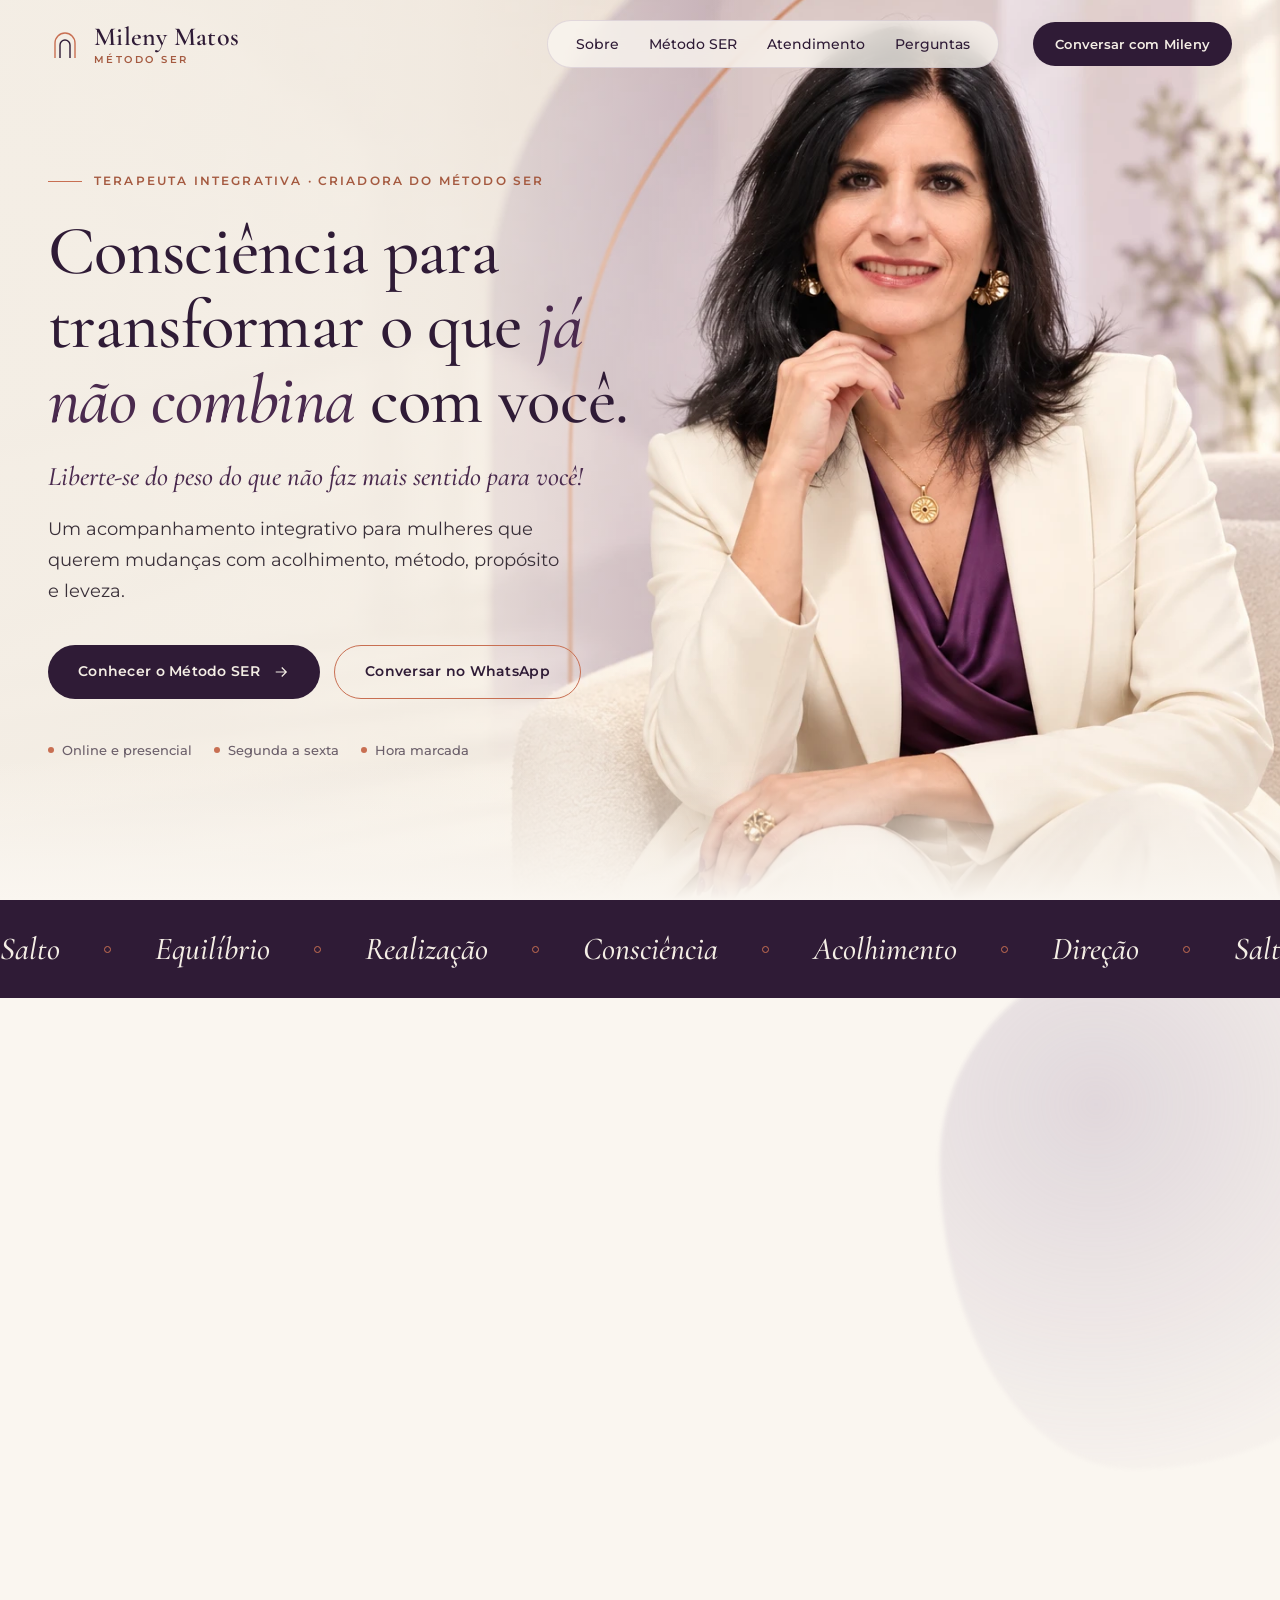
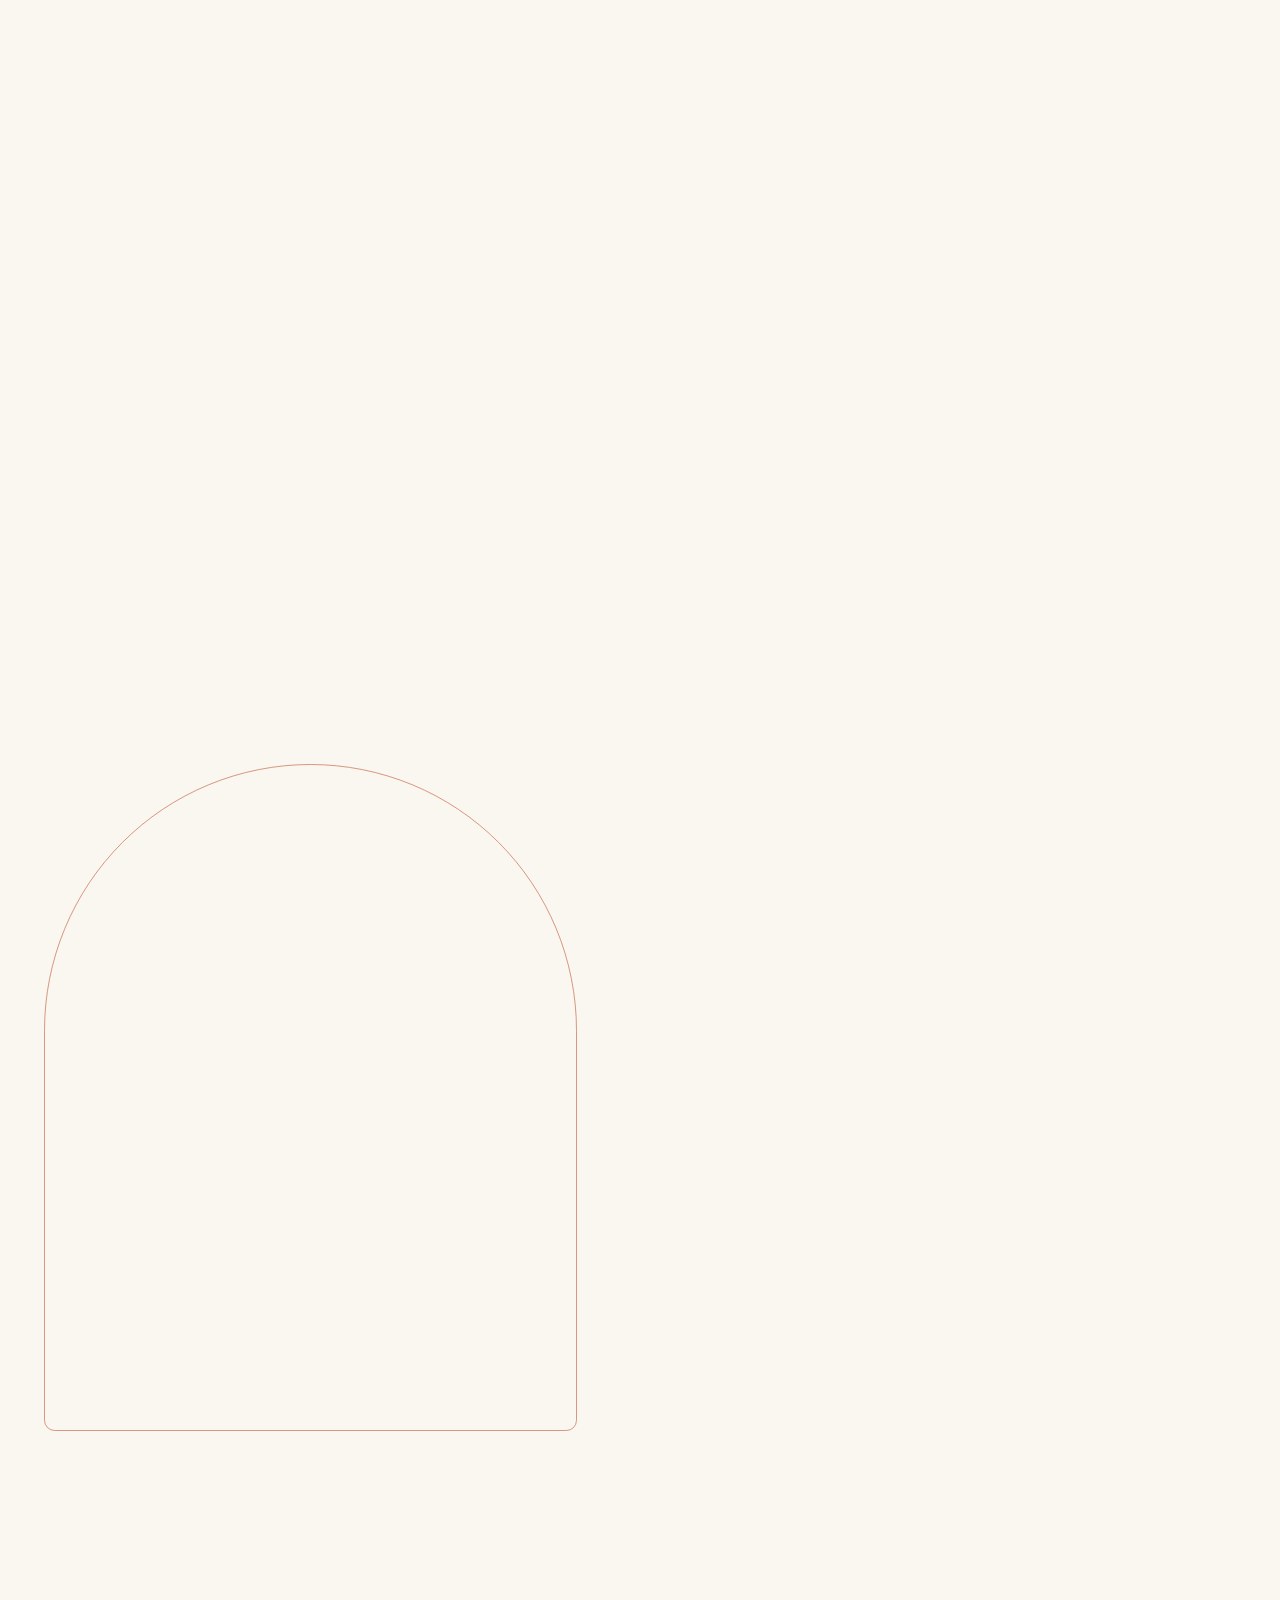
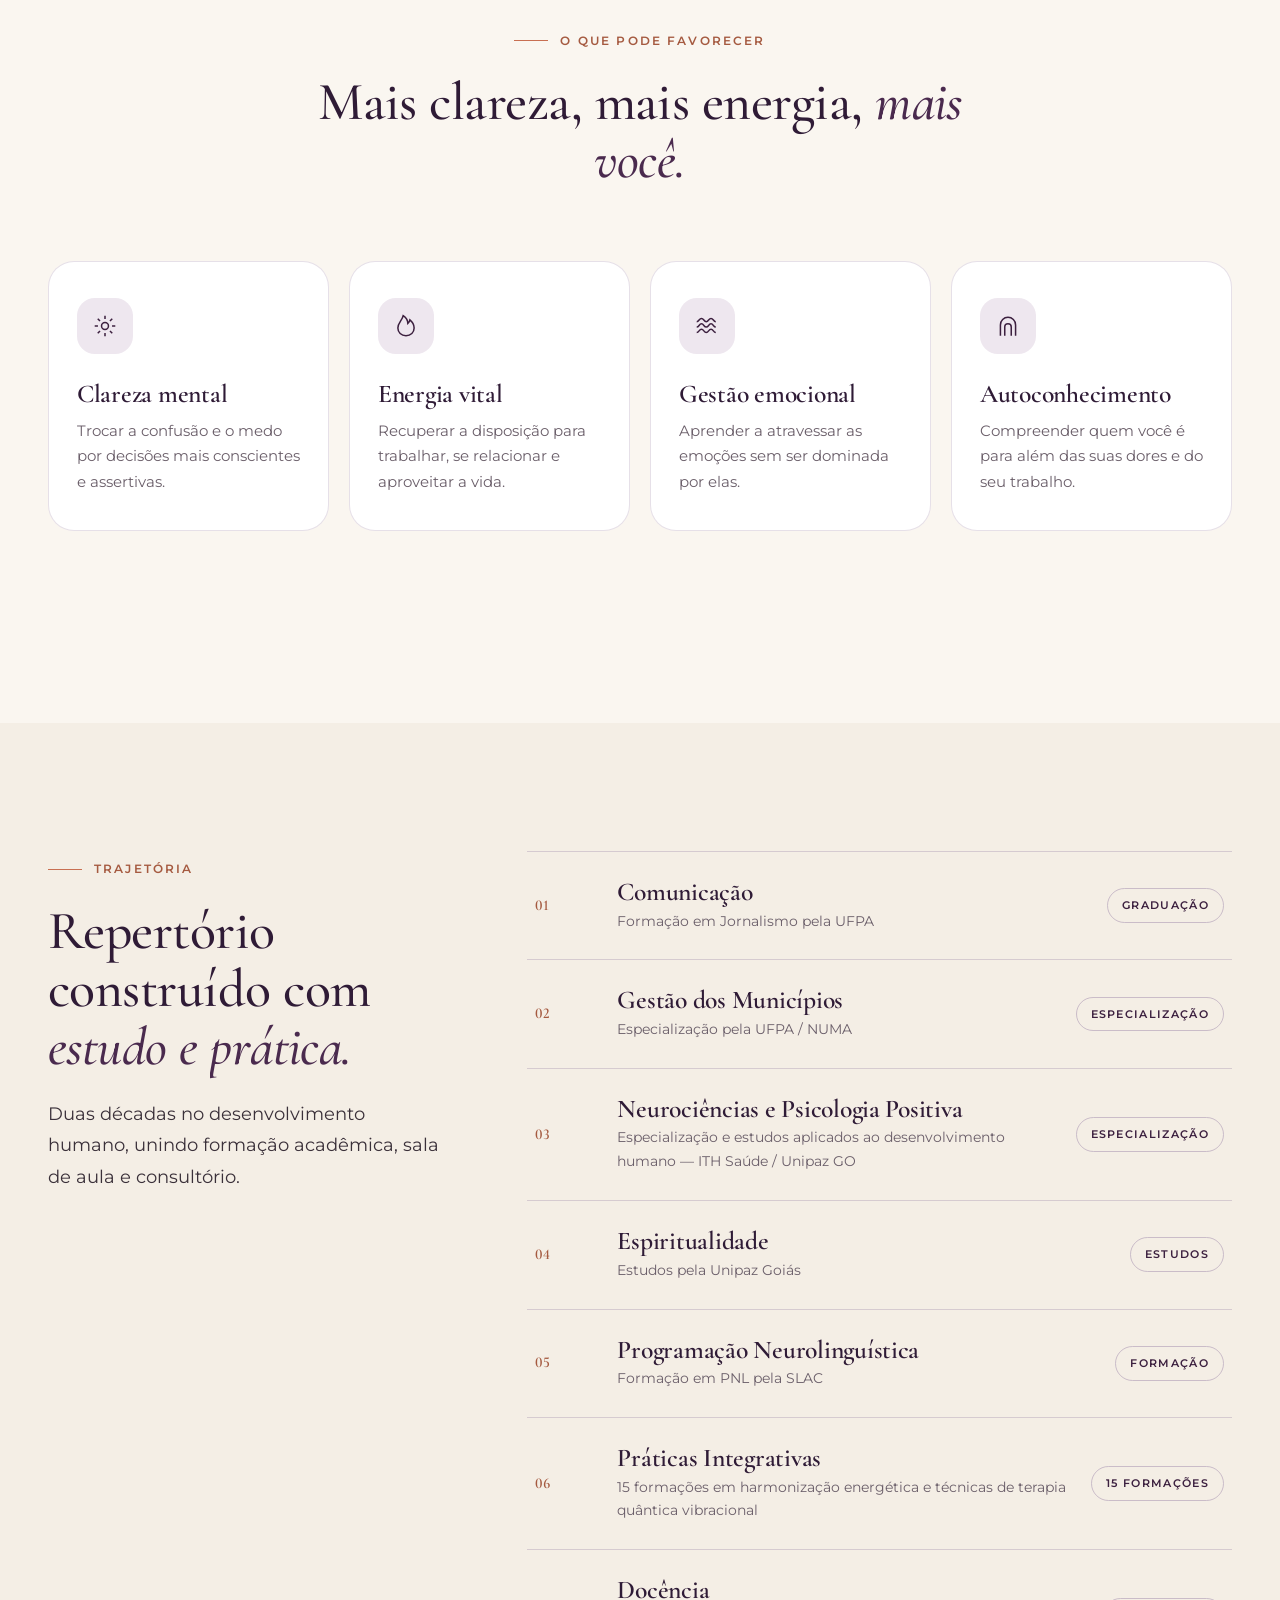
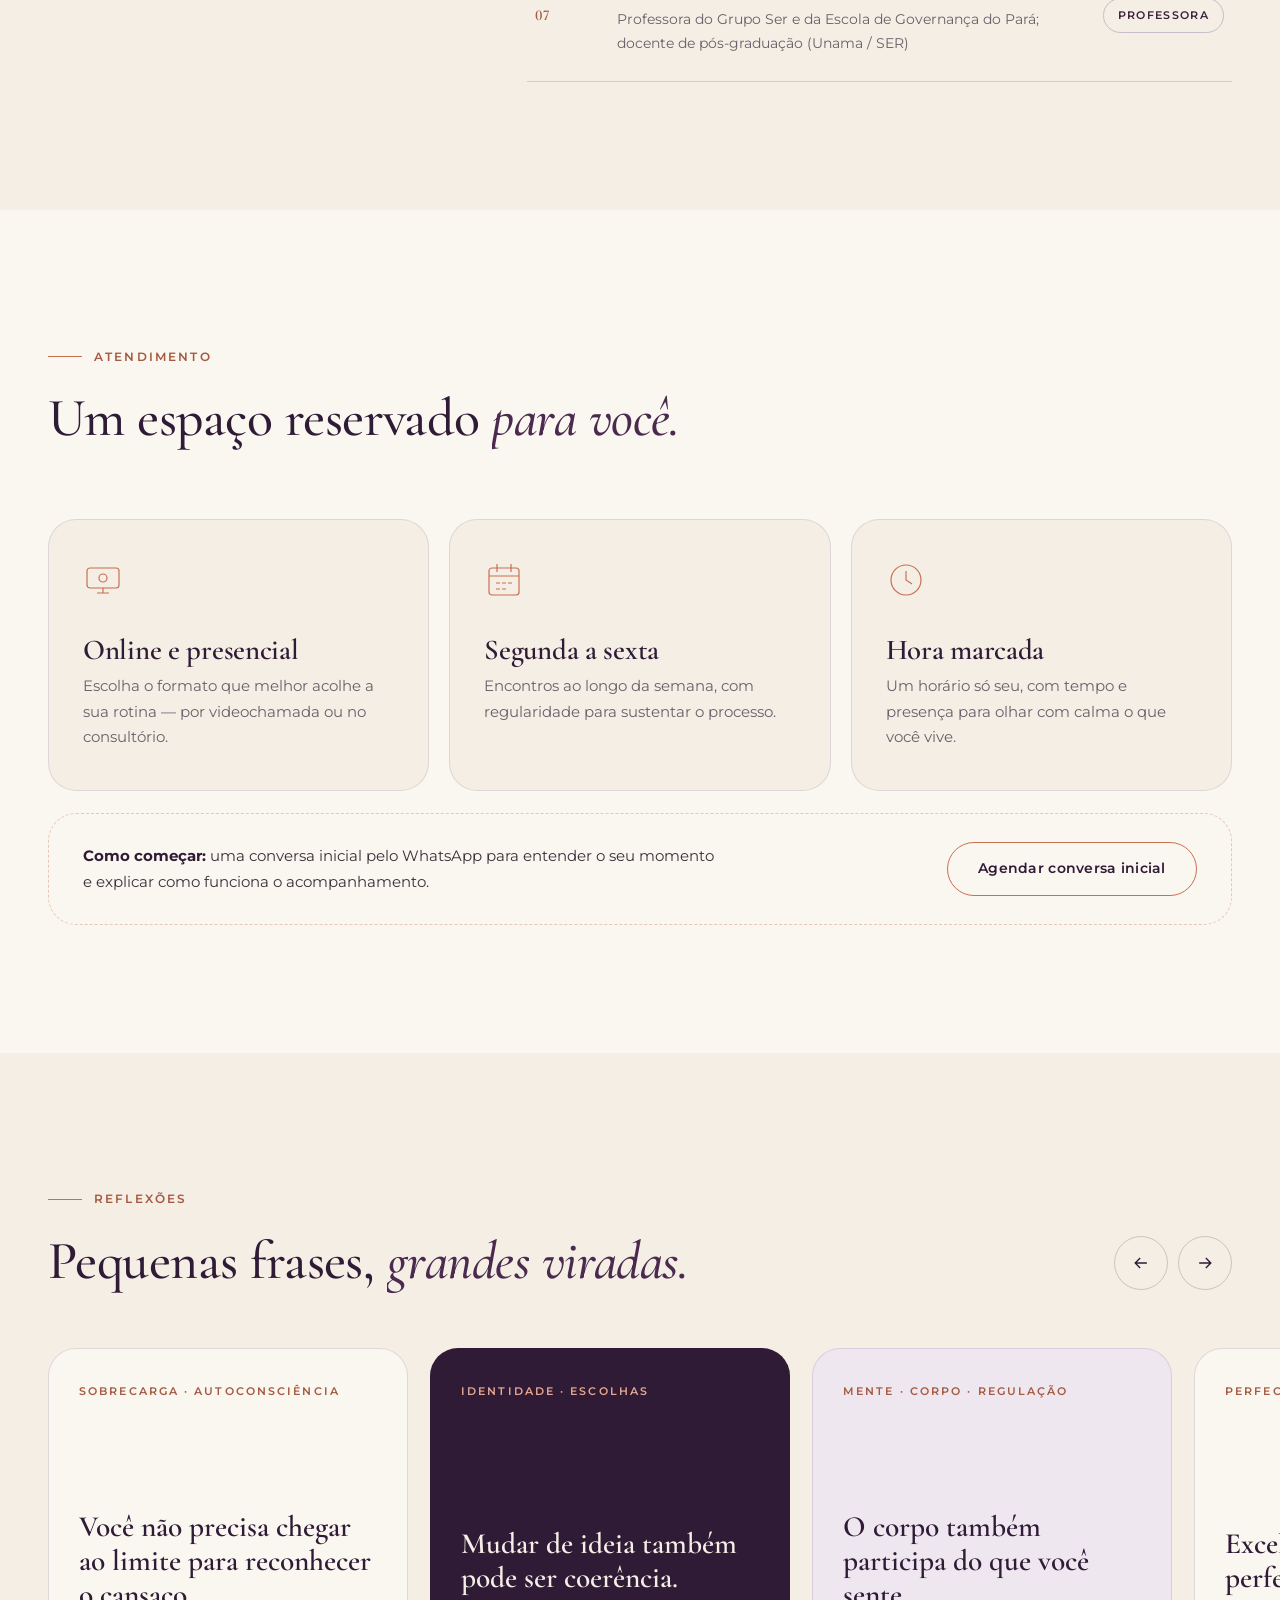
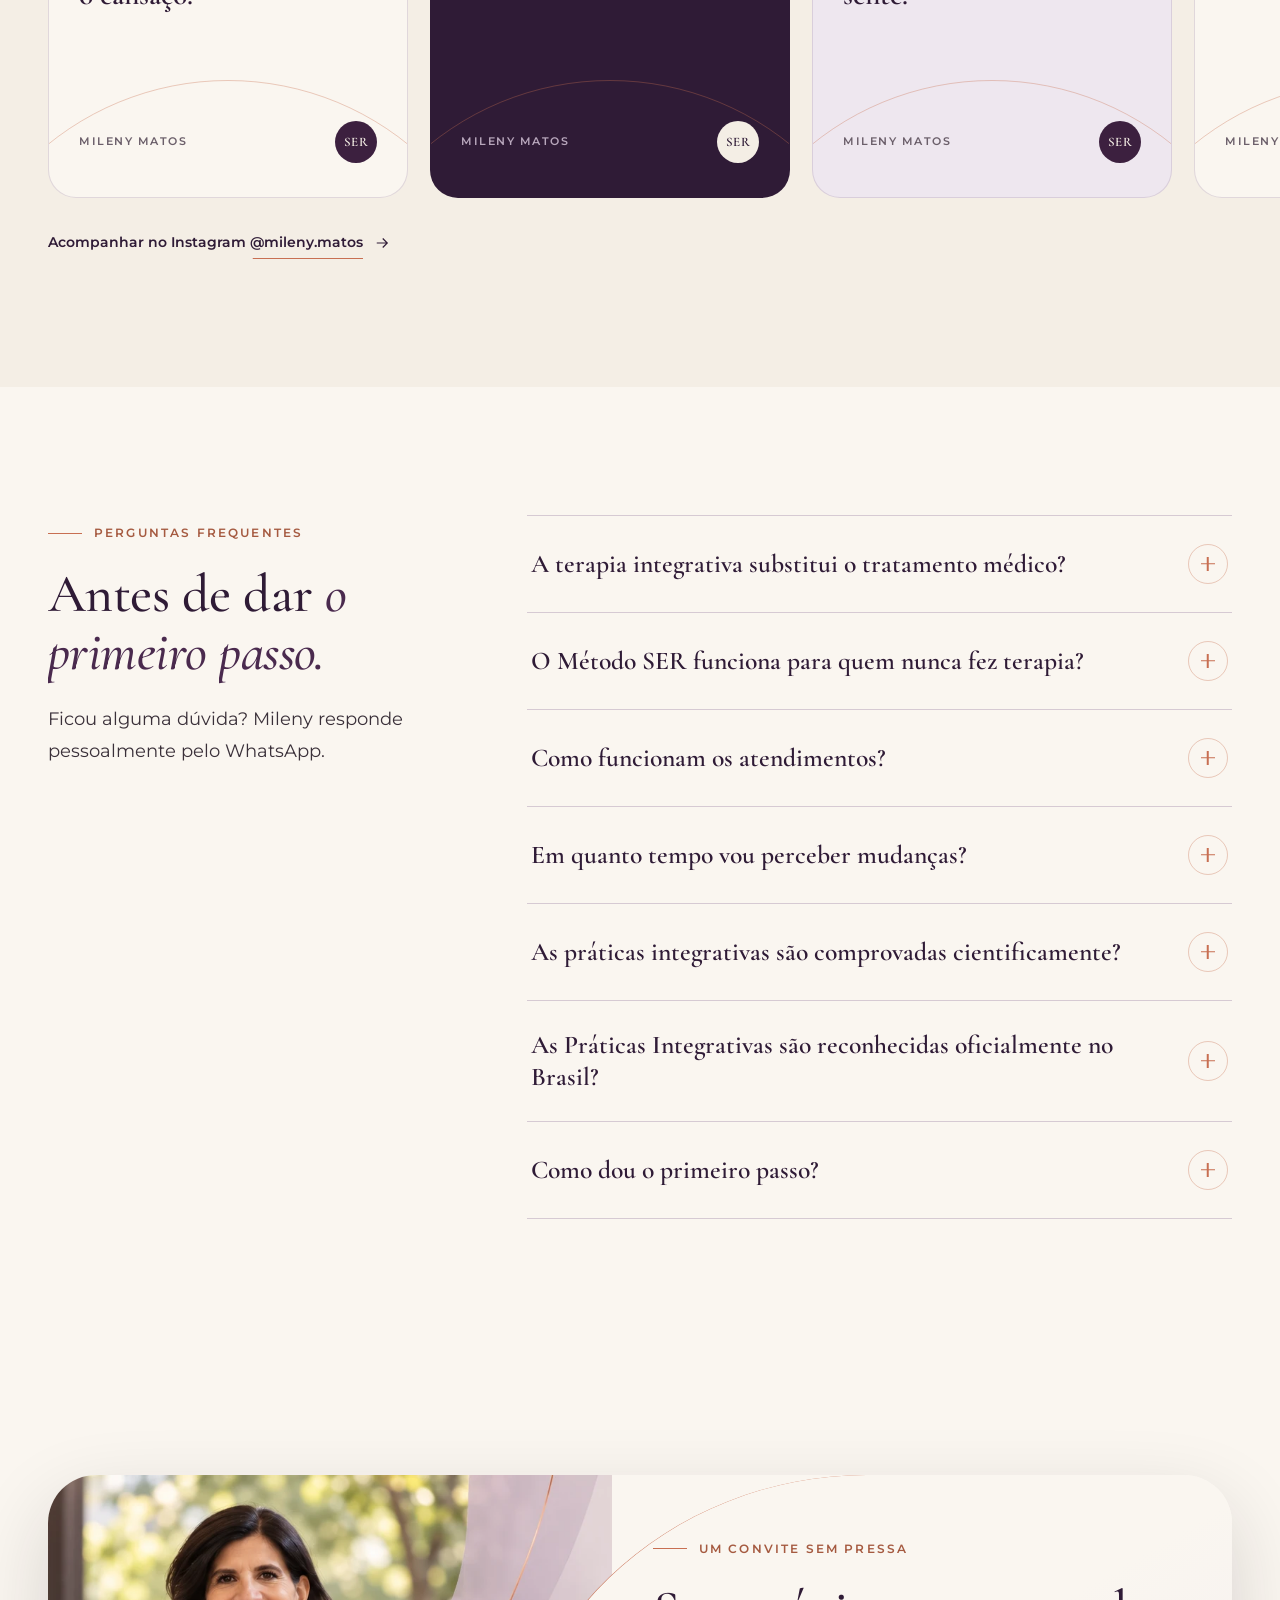
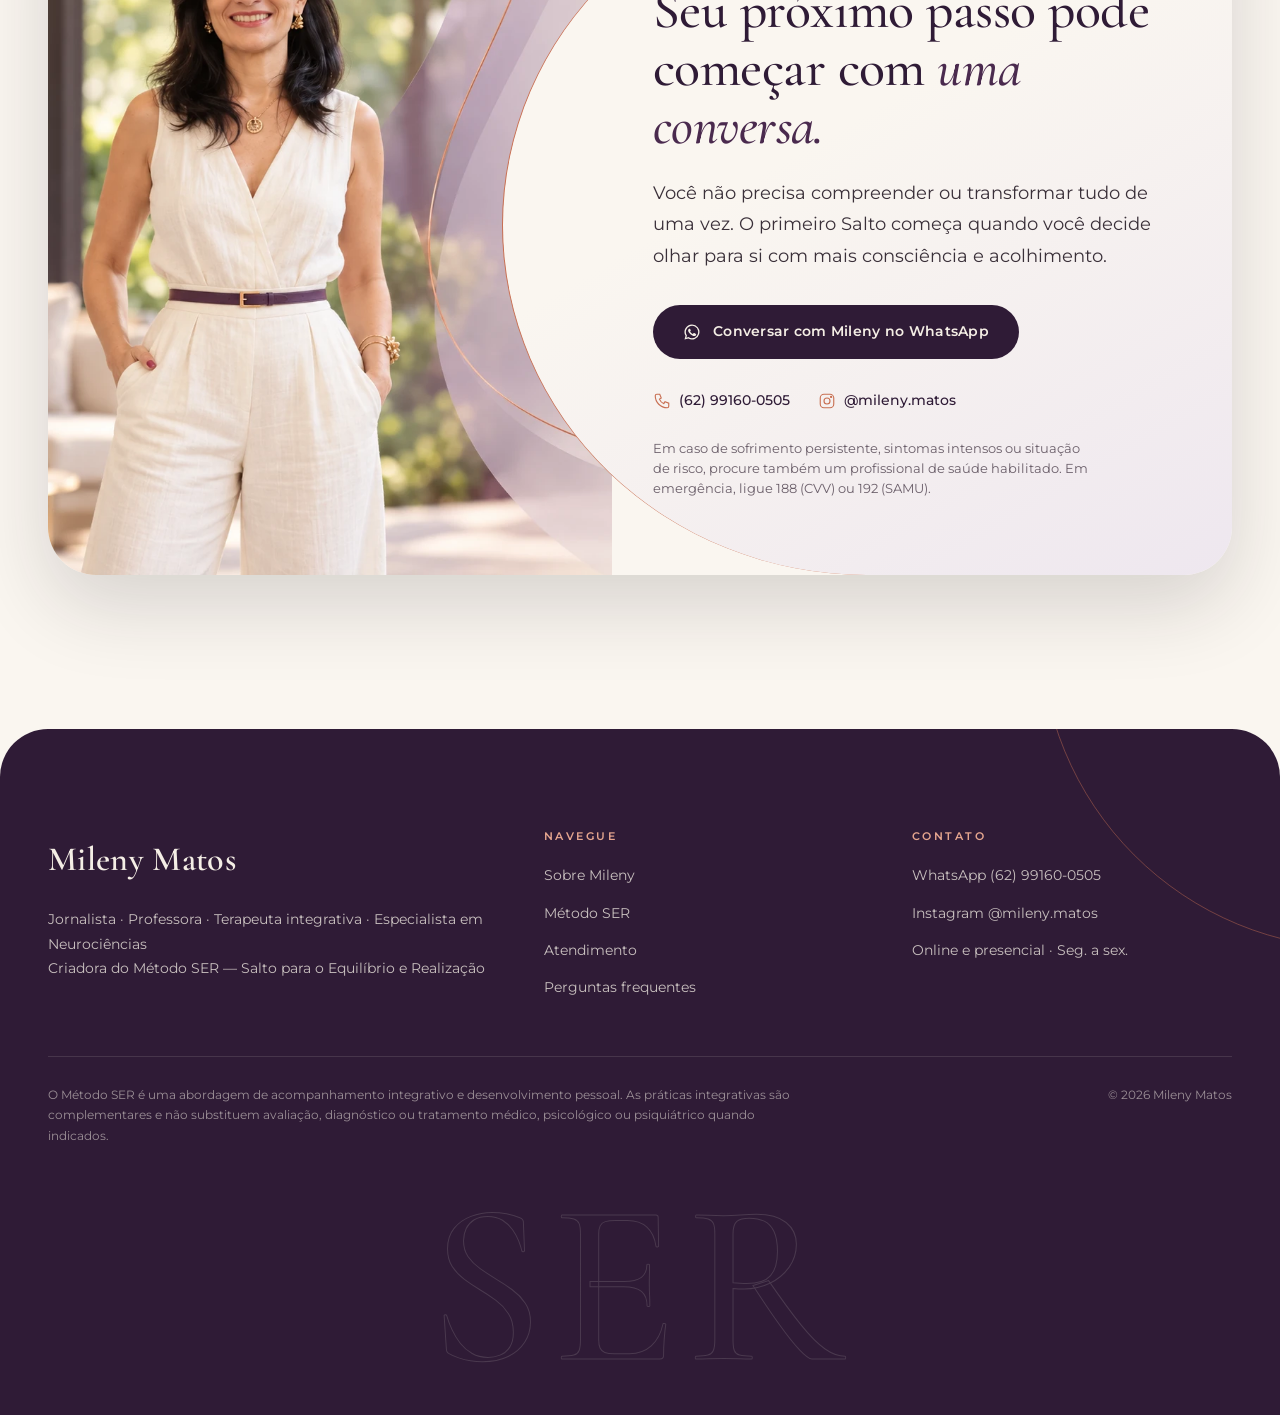
==== commit c09326f7: "Ajustes de conteúdo solicitados pela cliente - Hero: nova chamada "Liberte-se do peso..." e novo tex" ====
--- a/index.html
+++ b/index.html
@@ -93,7 +93,8 @@
         <div class="hero-content">
           <p class="eyebrow" data-reveal>Terapeuta integrativa · Criadora do Método SER</p>
           <h1 id="hero-title" class="h-display" data-split>Consciência para transformar o que <em>já não combina</em> com você.</h1>
-          <p class="lead" data-reveal style="--d:.45s">Um acompanhamento integrativo para mulheres que sentem que algo precisa mudar — e desejam compreender o quê, com acolhimento, método e direção.</p>
+          <p class="hero-tagline" data-reveal style="--d:.35s">Liberte-se do peso do que não faz mais sentido para você!</p>
+          <p class="lead" data-reveal style="--d:.45s">Um acompanhamento integrativo para mulheres que querem mudanças com acolhimento, método, propósito e leveza.</p>
           <div class="hero-ctas" data-reveal style="--d:.6s">
             <a class="btn" href="metodo-ser.html" data-magnetic>
               Conhecer o Método SER
@@ -175,7 +176,7 @@
                  alt="Retrato de Mileny Matos em pé, de terninho marfim e blusa lavanda, sorrindo">
           </div>
           <div class="badge-float" data-reveal="scale" style="--d:.7s">
-            <strong><span data-count="11">11</span></strong>
+            <strong><span data-count="12">12</span></strong>
             <span>anos de experiência prática em consultório</span>
           </div>
         </div>
@@ -187,14 +188,14 @@
 
           <h3 data-reveal>Por que dar as mãos comigo?</h3>
           <p data-reveal>Eu já vivi o que você pode estar vivendo hoje. Estudei para entender como sair das linhas de sofrimento — e, desde então, acompanho pessoas nesse caminho.</p>
-          <p data-reveal>São 20 anos dedicados ao desenvolvimento humano: formei equipes e lideranças, coordenei programas de empreendedorismo social, capacitei servidores públicos e empreendedores e atuo como docente de pós-graduação. Meus estudos também me levaram a olhar para a dimensão energética — as camadas que nos conectam a pessoas e ambientes — e a 15 formações em técnicas de harmonização energética.</p>
-          <p data-reveal>Reuni Comunicação, Recursos Humanos, Neurociências, Psicologia Positiva, práticas integrativas e orientais em uma metodologia que acolhe a sua história e organiza o caminho para sair do sofrimento: o <strong>Método SER</strong>.</p>
+          <p data-reveal>São 20 anos dedicados ao desenvolvimento humano: formei equipes e lideranças, coordenei programas de empreendedorismo social, capacitei servidores públicos e empreendedores e atuei como docente de pós-graduação. Meus estudos também me levaram a olhar para a dimensão quântica — o invisível presente nas trocas multidimensionais com o ambiente e as pessoas — e a 15 formações em técnicas de harmonização energética.</p>
+          <p data-reveal>Reuni Comunicação, Recursos Humanos, Neurociências, Psicologia Positiva e Práticas Integrativas em uma metodologia que acolhe a sua história, organiza o caminho e trilha junto com você o seu processo de transformação para sair do sofrimento: o <strong>Método SER</strong>.</p>
 
           <p class="pull-quote" data-reveal>“Com o Método SER, eu não vou apenas te ouvir: vou te oferecer ferramentas para você se reconstruir.”</p>
 
           <div class="stats" data-stagger="0.12">
             <div class="stat"><strong><span data-count="20">20</span><sup>anos</sup></strong><span>conduzindo cursos e workshops</span></div>
-            <div class="stat"><strong><span data-count="11">11</span><sup>anos</sup></strong><span>de experiência prática em consultório</span></div>
+            <div class="stat"><strong><span data-count="12">12</span><sup>anos</sup></strong><span>de experiência prática em consultório</span></div>
             <div class="stat"><strong><span data-count="15">15</span></strong><span>formações em técnicas de harmonização energética</span></div>
           </div>
         </div>
@@ -290,9 +291,9 @@
         <ol class="cred-list" data-stagger="0.08">
           <li class="cred"><span class="cred-idx">01</span><div><h3>Comunicação</h3><p>Formação em Jornalismo pela UFPA</p></div><span class="cred-tag">Graduação</span></li>
           <li class="cred"><span class="cred-idx">02</span><div><h3>Gestão dos Municípios</h3><p>Especialização pela UFPA / NUMA</p></div><span class="cred-tag">Especialização</span></li>
-          <li class="cred"><span class="cred-idx">03</span><div><h3>Neurociências e Psicologia Positiva</h3><p>Especialização e estudos aplicados ao desenvolvimento humano</p></div><span class="cred-tag">Especialização</span></li>
+          <li class="cred"><span class="cred-idx">03</span><div><h3>Neurociências e Psicologia Positiva</h3><p>Especialização e estudos aplicados ao desenvolvimento humano — ITH Saúde / Unipaz GO</p></div><span class="cred-tag">Especialização</span></li>
           <li class="cred"><span class="cred-idx">04</span><div><h3>Espiritualidade</h3><p>Estudos pela Unipaz Goiás</p></div><span class="cred-tag">Estudos</span></li>
-          <li class="cred"><span class="cred-idx">05</span><div><h3>Programação Neurolinguística</h3><p>Formação em PNL</p></div><span class="cred-tag">Formação</span></li>
+          <li class="cred"><span class="cred-idx">05</span><div><h3>Programação Neurolinguística</h3><p>Formação em PNL pela SLAC</p></div><span class="cred-tag">Formação</span></li>
           <li class="cred"><span class="cred-idx">06</span><div><h3>Práticas Integrativas</h3><p>15 formações em harmonização energética e técnicas de terapia quântica vibracional</p></div><span class="cred-tag">15 formações</span></li>
           <li class="cred"><span class="cred-idx">07</span><div><h3>Docência</h3><p>Professora do Grupo Ser e da Escola de Governança do Pará; docente de pós-graduação (Unama / SER)</p></div><span class="cred-tag">Professora</span></li>
         </ol>
@@ -362,7 +363,12 @@
           </article>
           <article class="reflection">
             <small>Perfeccionismo</small>
-            <p>Excelência não precisa depender do medo.</p>
+            <p>Excelência não é perfeccionismo.</p>
+            <div class="reflection-foot"><span>Mileny Matos</span><span class="reflection-seal">SER</span></div>
+          </article>
+          <article class="reflection lav">
+            <small>Crenças · Padrões · Narrativas</small>
+            <p>Mudar crenças, padrões e narrativas muda o personagem que você não é.</p>
             <div class="reflection-foot"><span>Mileny Matos</span><span class="reflection-seal">SER</span></div>
           </article>
           <article class="reflection dark">
@@ -411,6 +417,10 @@
           <div class="faq-item">
             <button class="faq-q" aria-expanded="false" aria-controls="faq-5">As práticas integrativas são comprovadas cientificamente?<span class="faq-icon" aria-hidden="true"></span></button>
             <div class="faq-a" id="faq-5" role="region"><div><p>O Método SER integra duas dimensões: uma científico-comportamental, apoiada em Neurociências, Psicologia Positiva e desenvolvimento pessoal; e uma integrativa, com espiritualidade e práticas energéticas como recursos complementares de autoconhecimento e bem-estar. As práticas integrativas não são apresentadas como comprovação científica.</p></div></div>
+          </div>
+          <div class="faq-item">
+            <button class="faq-q" aria-expanded="false" aria-controls="faq-7">As Práticas Integrativas são reconhecidas oficialmente no Brasil?<span class="faq-icon" aria-hidden="true"></span></button>
+            <div class="faq-a" id="faq-7" role="region"><div><p>Sim. Fundamentada nas diretrizes estratégicas da Organização Mundial da Saúde (OMS), a regulamentação das Práticas Integrativas e Complementares (PICs) no SUS foi formalmente instituída pela Portaria GM/MS nº 971/2006, que criou a Política Nacional de Práticas Integrativas e Complementares (PNPIC), respaldada na Lei Orgânica da Saúde (Lei nº 8.080/1990) e no Decreto Presidencial nº 5.813/2006. Essa estrutura normativa foi posteriormente expandida pelas Portarias nº 849/2017 e nº 702/2018, consolidando 29 modalidades terapêuticas reconhecidas pelo Ministério da Saúde e integradas ao Cadastro Nacional de Estabelecimentos de Saúde (CNES) e à Tabela de Procedimentos do SUS.</p></div></div>
           </div>
           <div class="faq-item">
             <button class="faq-q" aria-expanded="false" aria-controls="faq-6">Como dou o primeiro passo?<span class="faq-icon" aria-hidden="true"></span></button>
--- a/assets/css/style.css
+++ b/assets/css/style.css
@@ -374,7 +374,12 @@
 }
 .hero .container { padding-top: 120px; padding-bottom: 96px; }
 .hero-content { max-width: 600px; }
-.hero h1 { margin-bottom: 28px; }
+.hero h1 { margin-bottom: 22px; }
+.hero-tagline {
+  font-family: var(--ff-title); font-style: italic; font-weight: 500;
+  font-size: clamp(1.35rem, 2.1vw, 1.75rem); line-height: 1.3; color: var(--plum-2);
+  margin-bottom: 18px; max-width: 540px;
+}
 .hero .lead { max-width: 520px; margin-bottom: 38px; }
 .hero-ctas { display: flex; flex-wrap: wrap; gap: 14px; }
 .hero-meta {
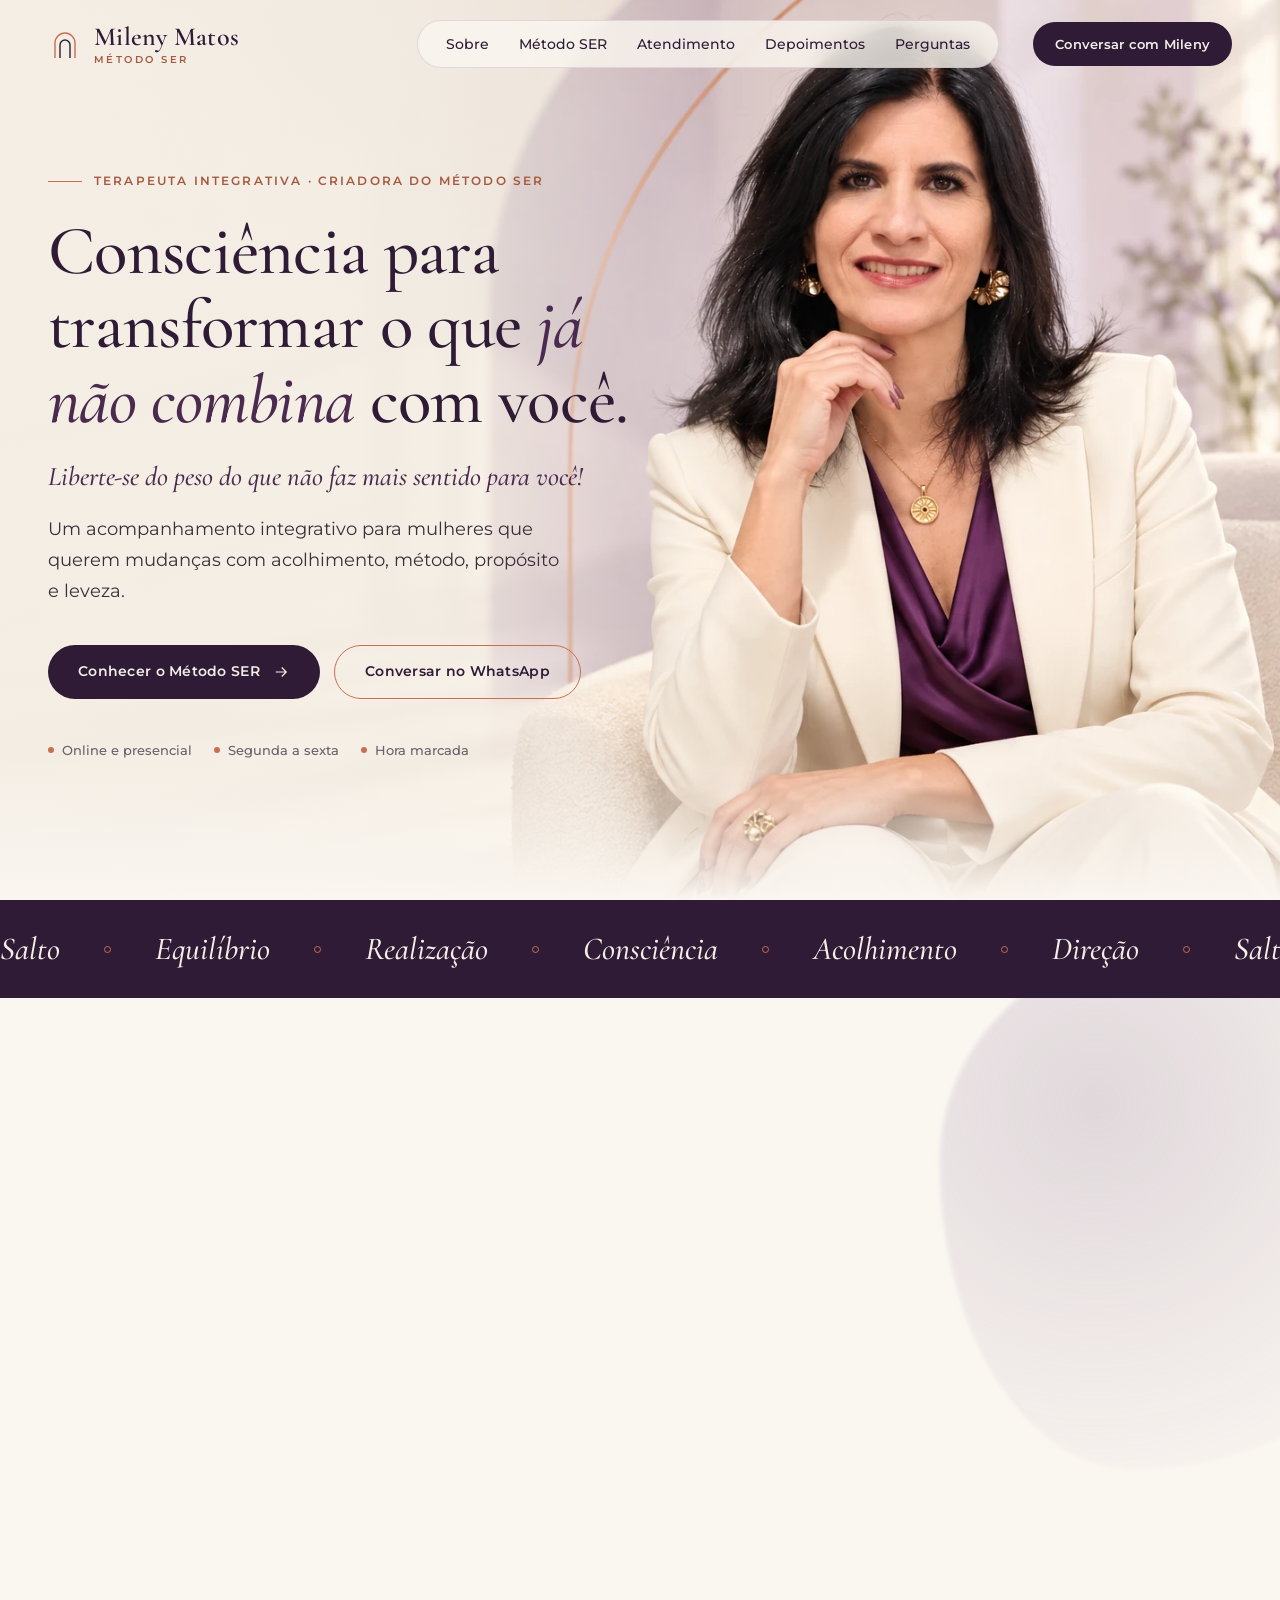
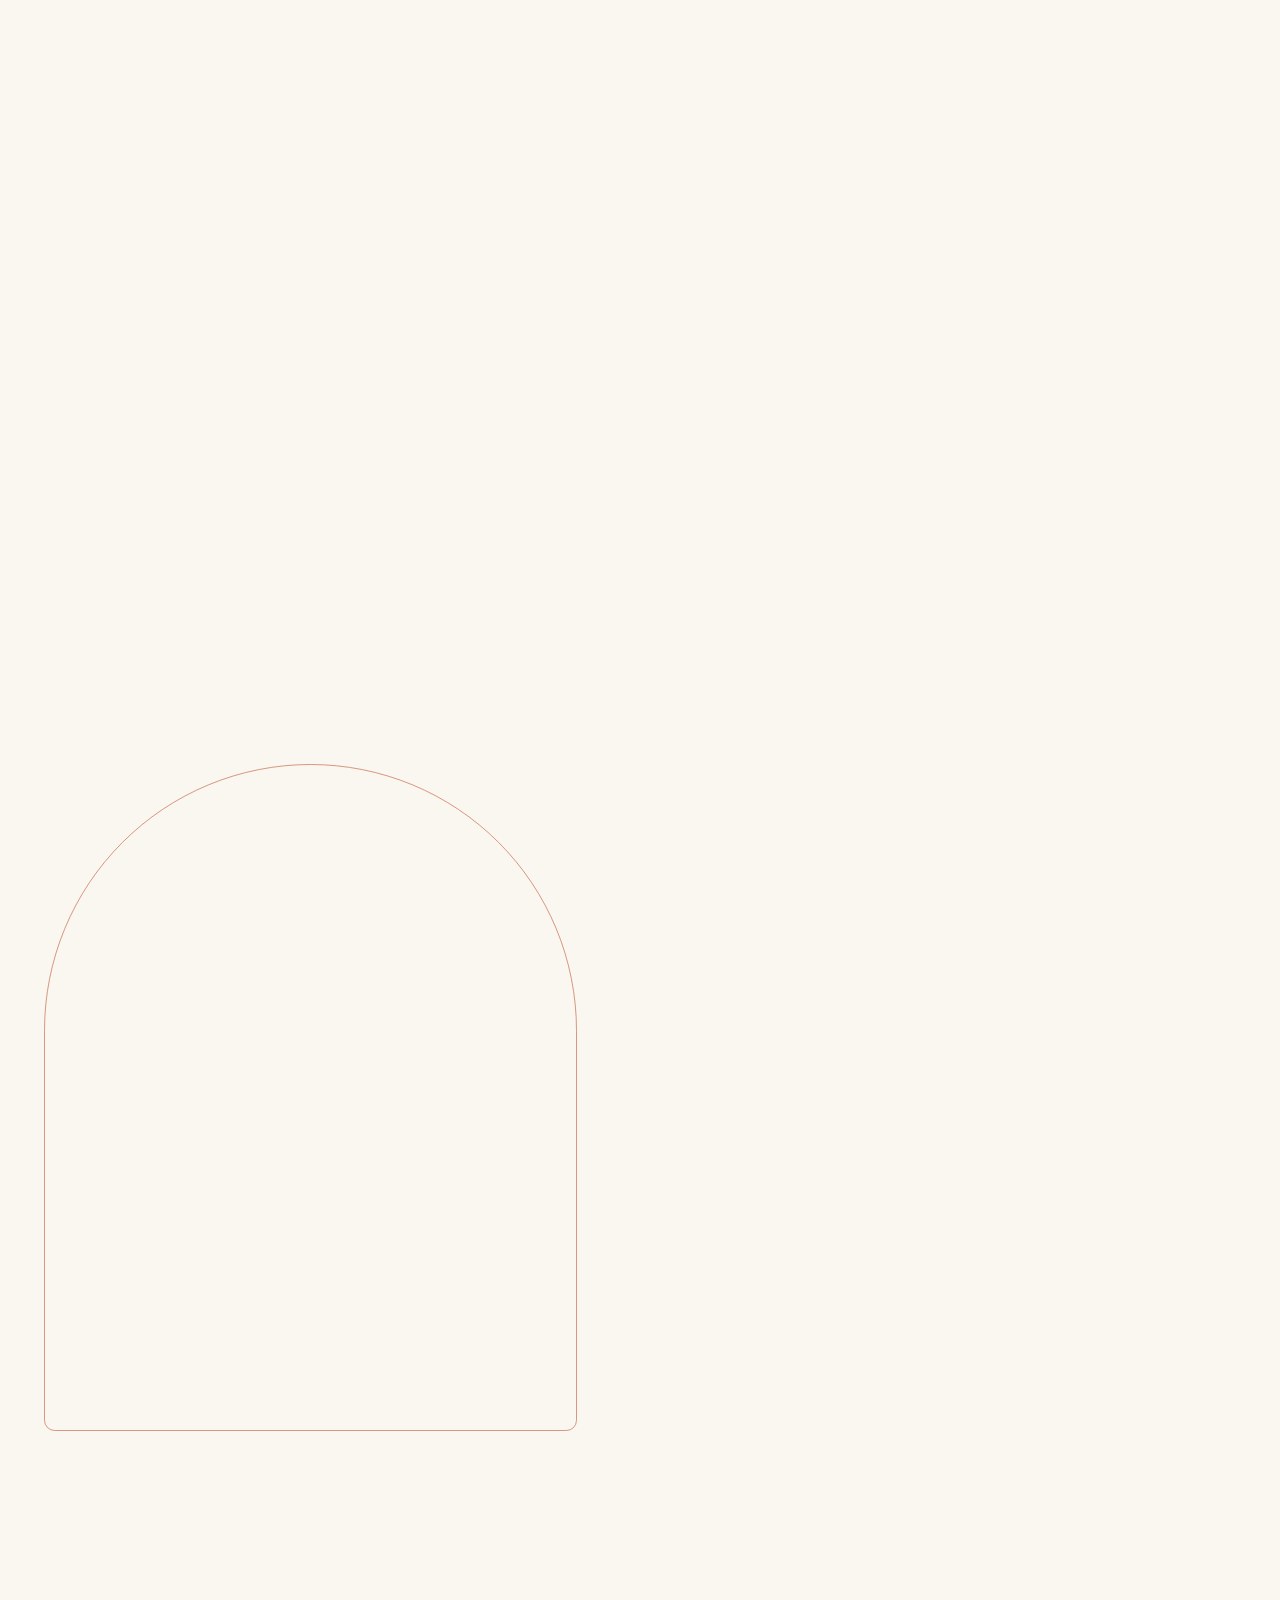
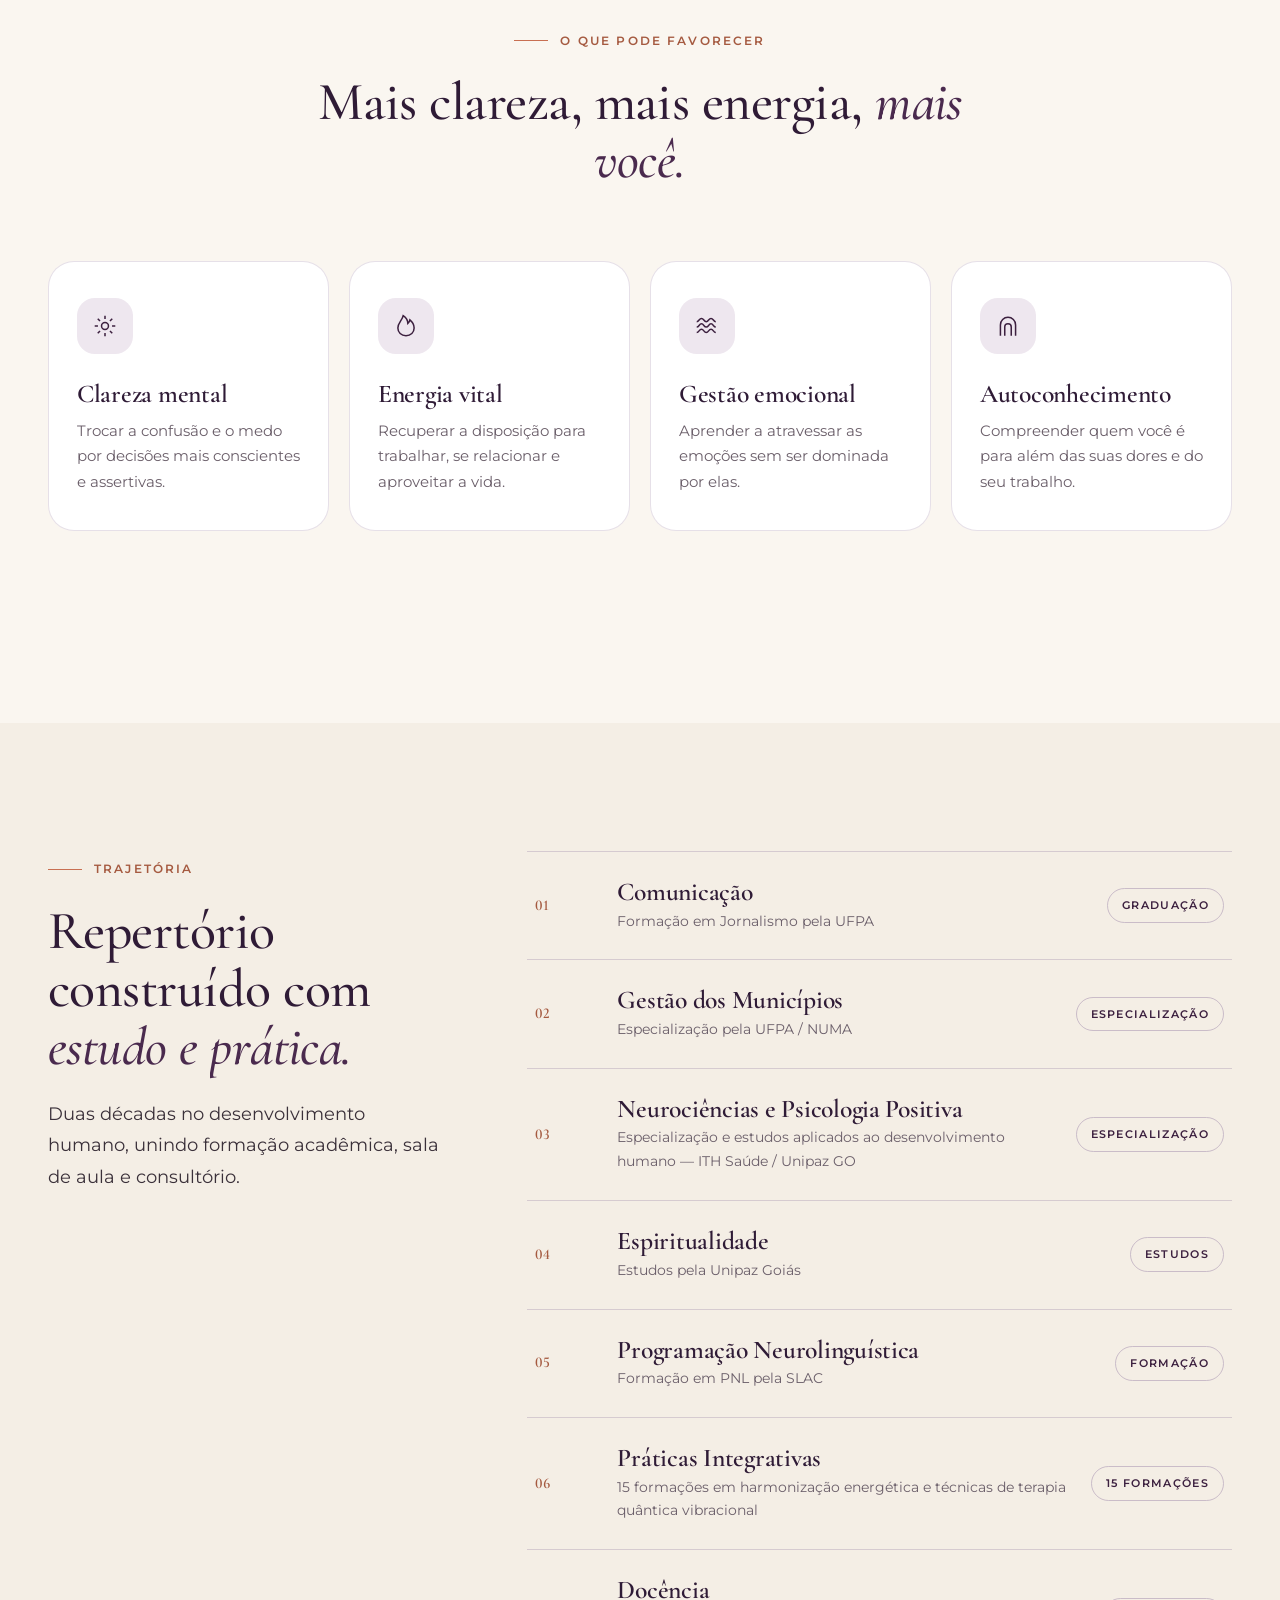
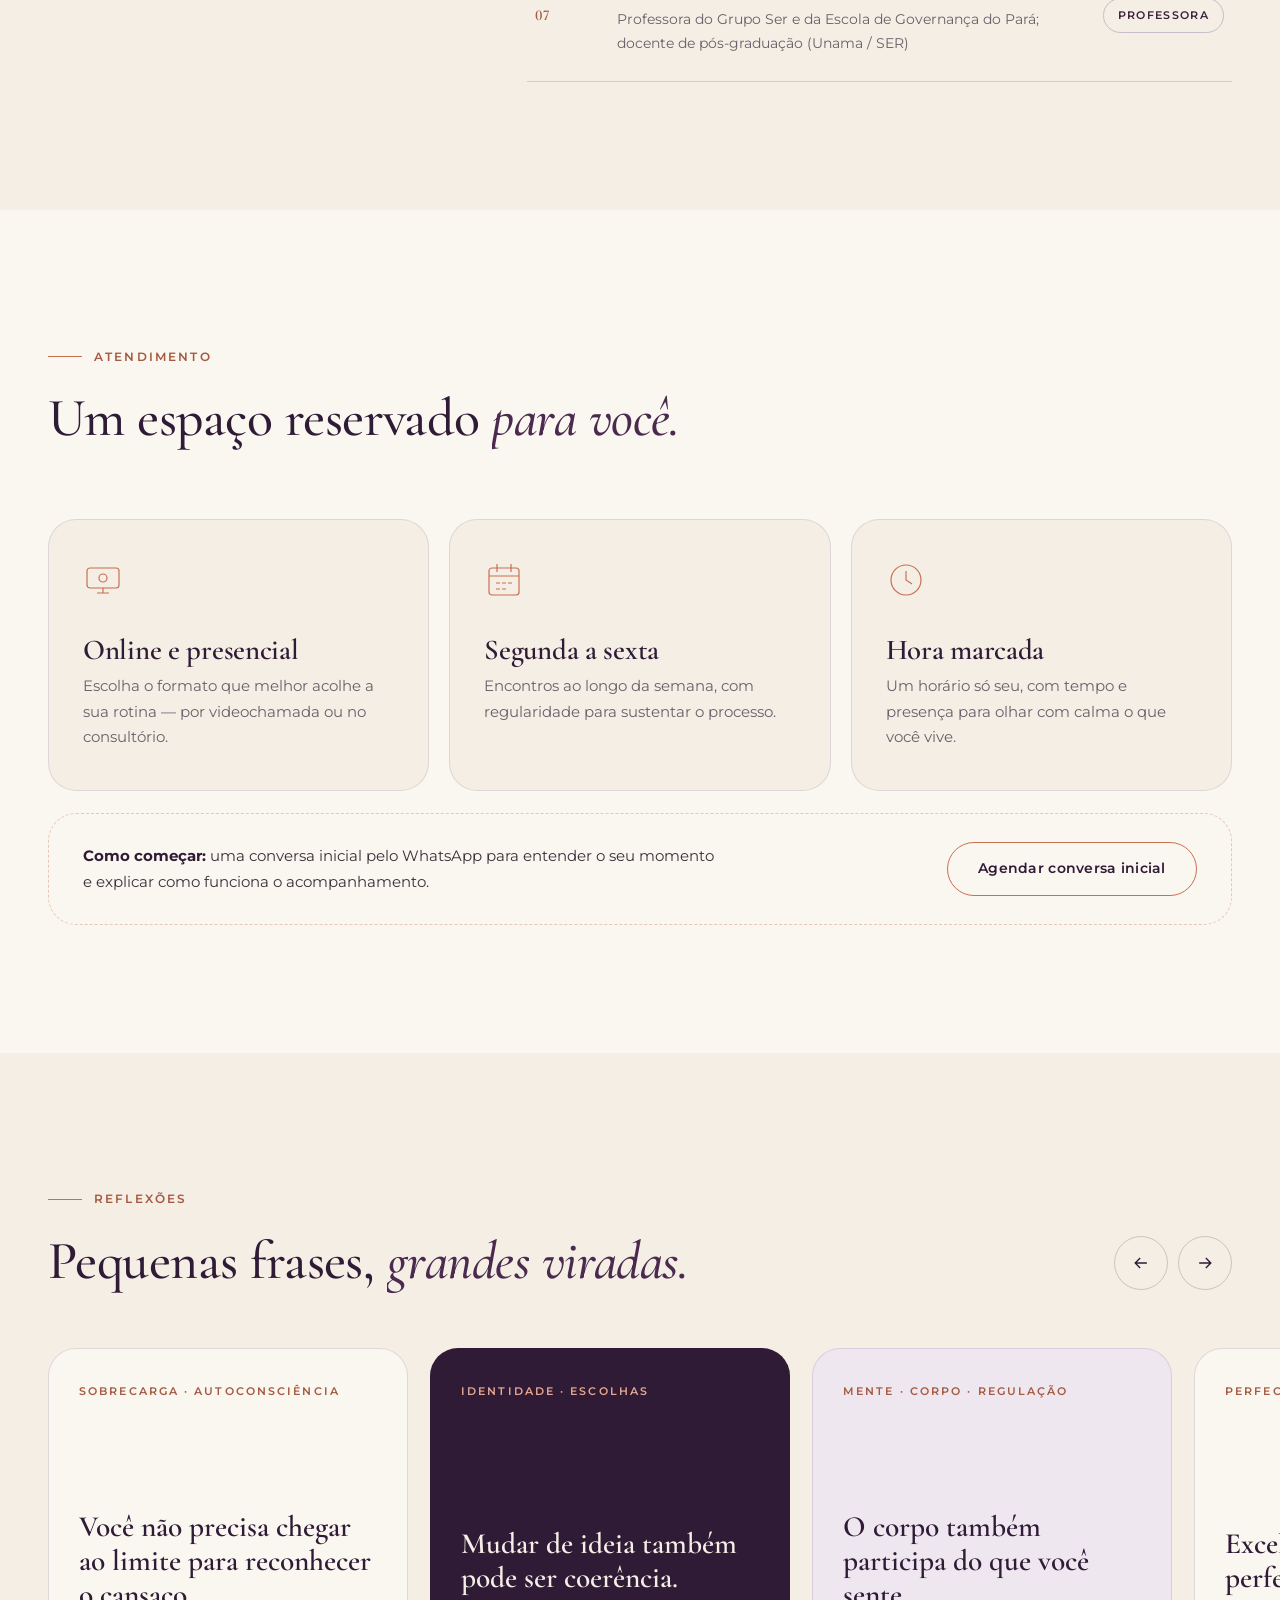
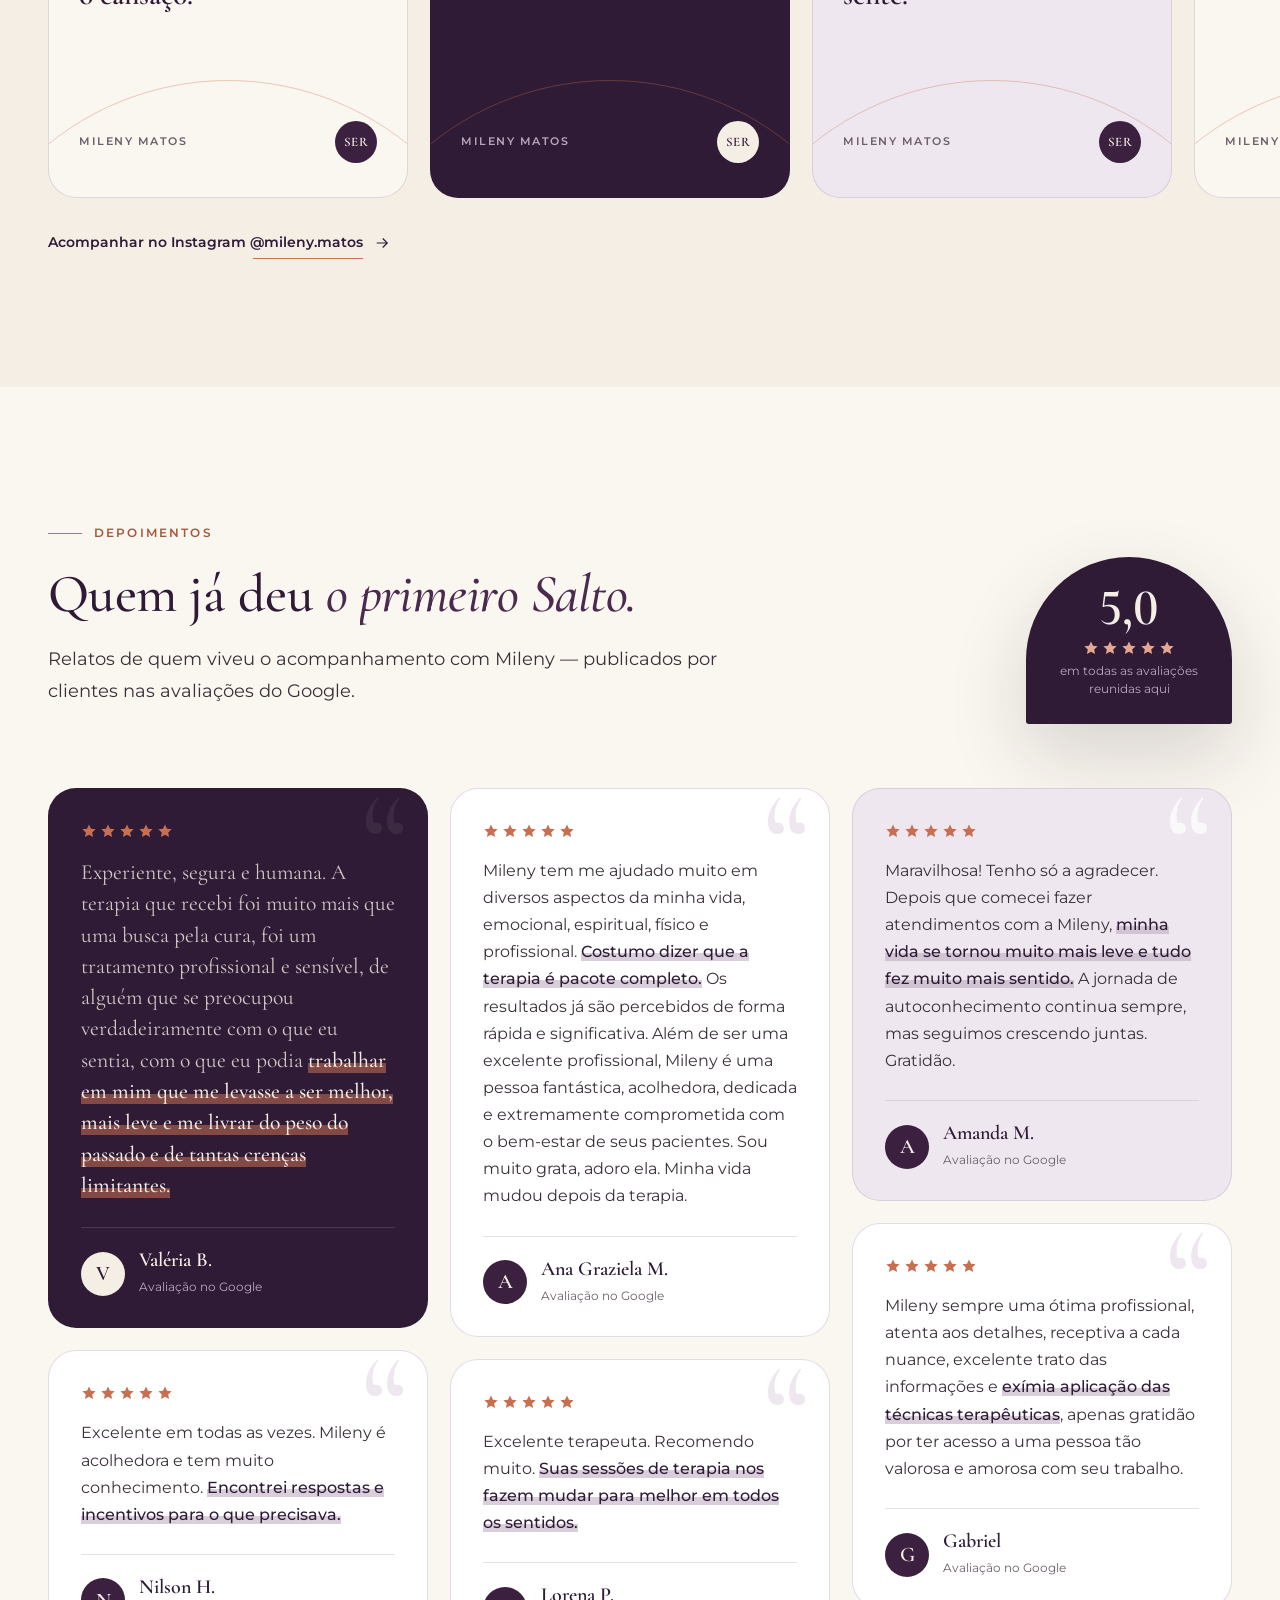
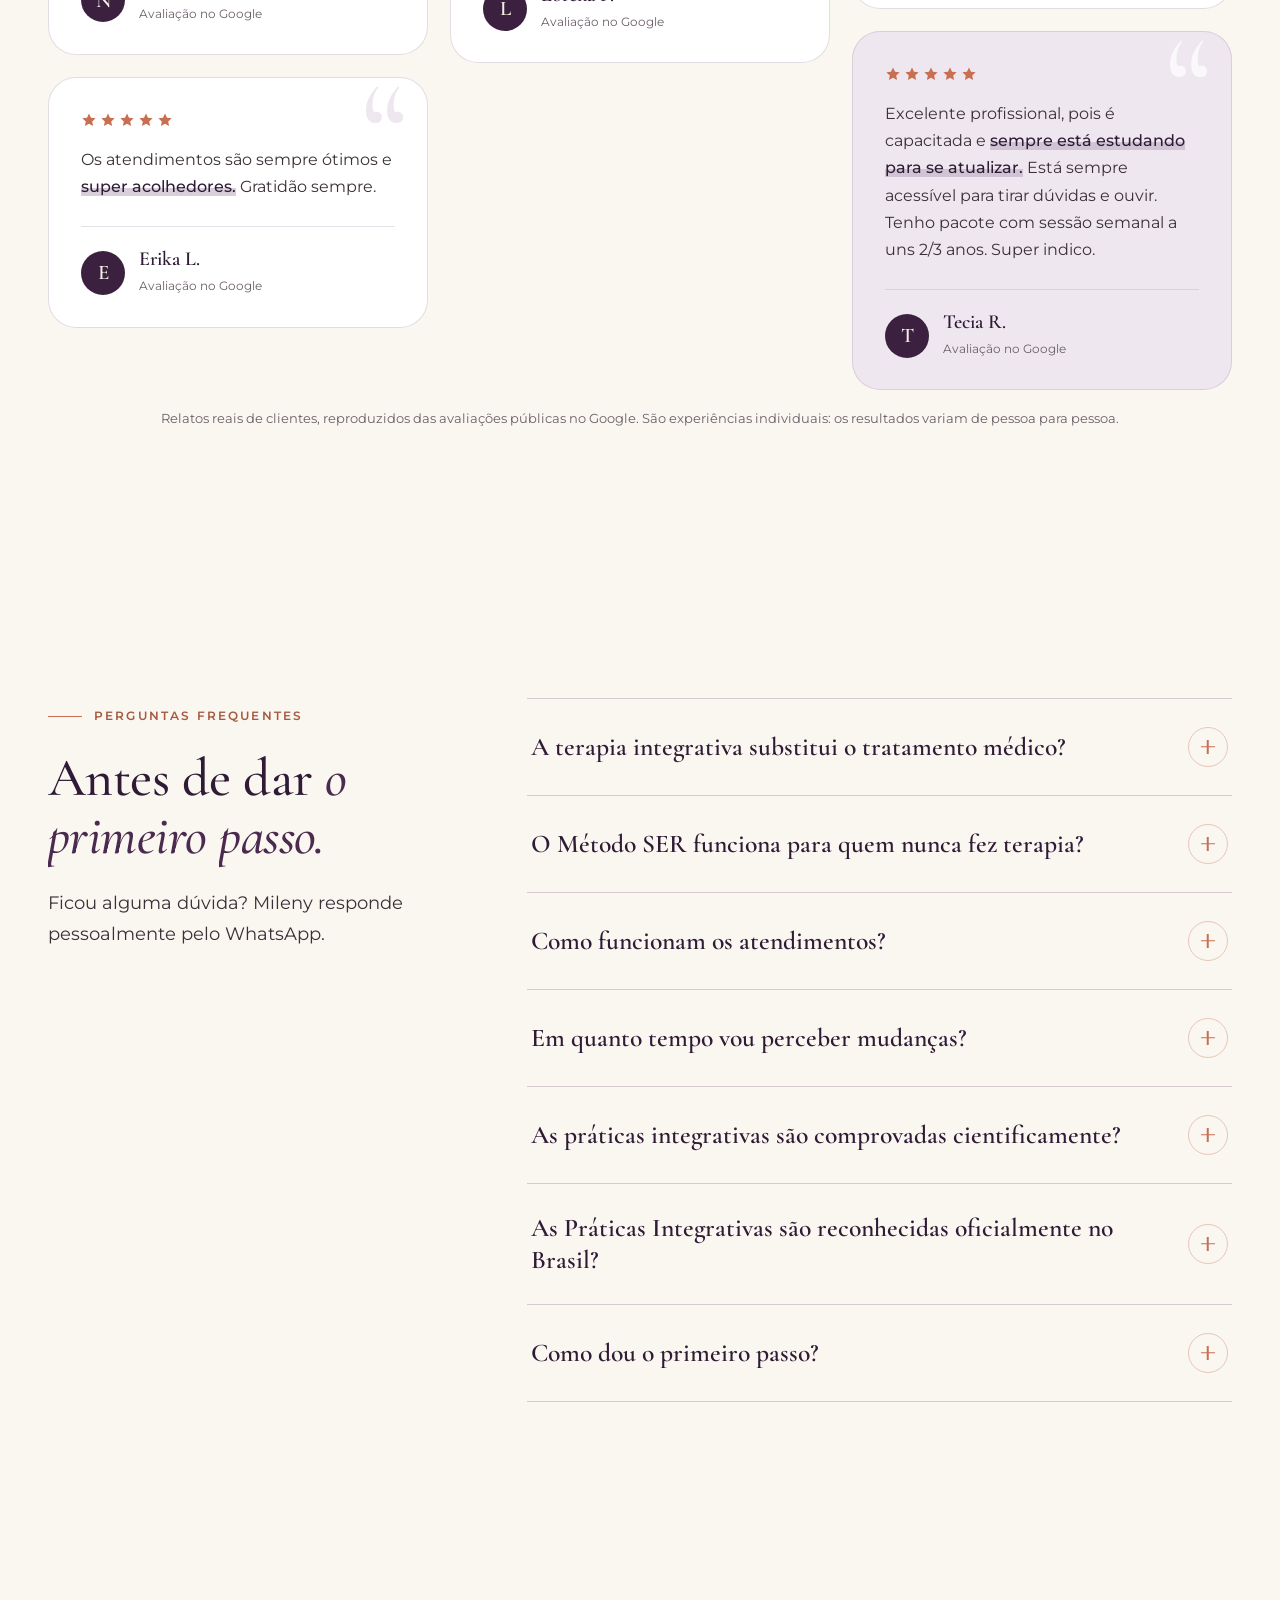
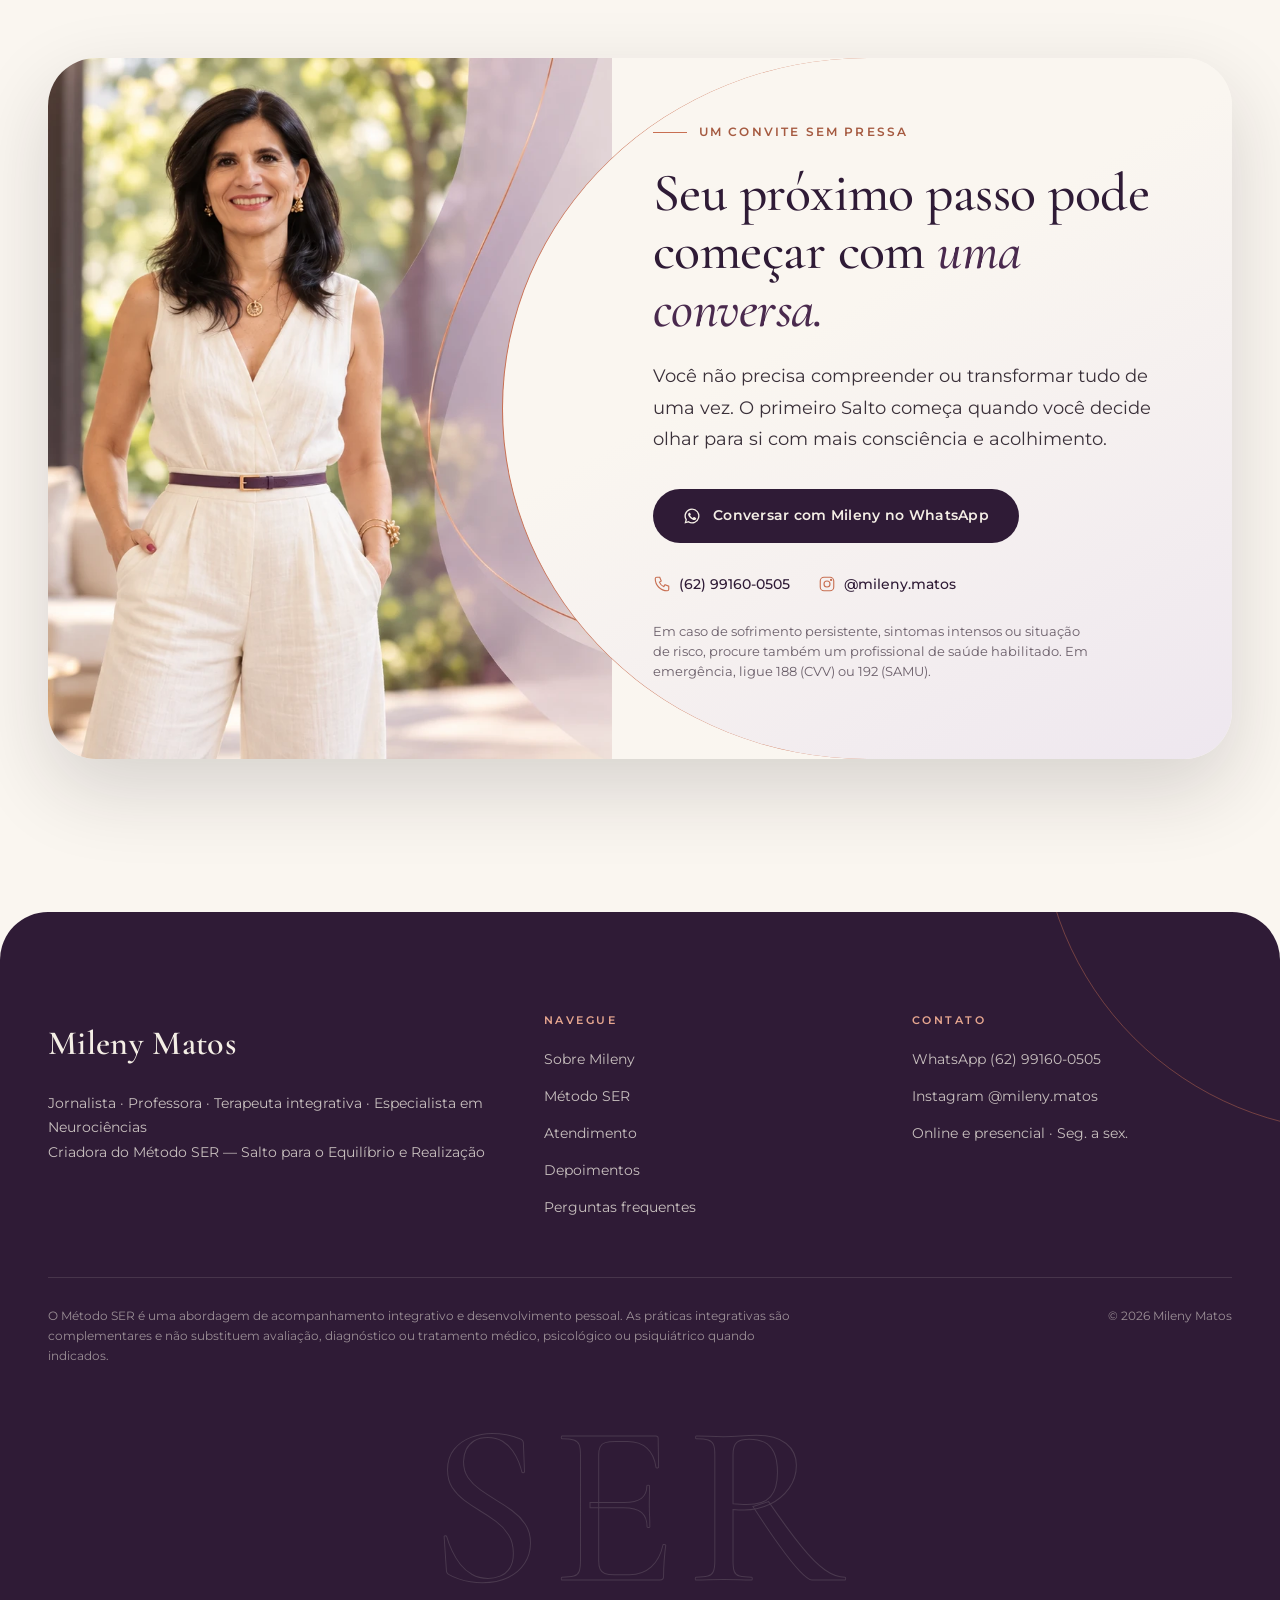
==== commit 1066a138: "Nova seção de depoimentos na página da Mileny - 8 avaliações reais do Google em grade estilo masonry" ====
--- a/index.html
+++ b/index.html
@@ -58,6 +58,7 @@
           <li><a href="#sobre">Sobre</a></li>
           <li><a href="metodo-ser.html">Método SER</a></li>
           <li><a href="#atendimento">Atendimento</a></li>
+          <li><a href="#depoimentos">Depoimentos</a></li>
           <li><a href="#perguntas">Perguntas</a></li>
         </ul>
         <a class="btn btn-sm" href="https://wa.me/5562991600505?text=Ol%C3%A1%2C%20Mileny!%20Gostaria%20de%20conversar%20sobre%20o%20acompanhamento." target="_blank" rel="noopener" data-magnetic>Conversar com Mileny</a>
@@ -71,7 +72,7 @@
       <li><a href="#sobre">Sobre Mileny</a></li>
       <li><a href="metodo-ser.html">Método SER</a></li>
       <li><a href="#atendimento">Atendimento</a></li>
-      <li><a href="#reflexoes">Reflexões</a></li>
+      <li><a href="#depoimentos">Depoimentos</a></li>
       <li><a href="#perguntas">Perguntas</a></li>
     </ol>
     <a class="btn" href="https://wa.me/5562991600505?text=Ol%C3%A1%2C%20Mileny!%20Gostaria%20de%20conversar%20sobre%20o%20acompanhamento." target="_blank" rel="noopener">Conversar no WhatsApp</a>
@@ -389,6 +390,67 @@
       </div>
     </section>
 
+    <!-- 10 · Depoimentos -->
+    <section class="section testimonials" id="depoimentos" aria-labelledby="dep-title">
+      <div class="container">
+        <div class="testi-head">
+          <div class="section-head">
+            <p class="eyebrow" data-reveal>Depoimentos</p>
+            <h2 id="dep-title" class="h-section" data-split>Quem já deu <em>o primeiro Salto.</em></h2>
+            <p class="lead" data-reveal>Relatos de quem viveu o acompanhamento com Mileny — publicados por clientes nas avaliações do Google.</p>
+          </div>
+          <div class="testi-badge" data-reveal="scale">
+            <strong>5,0</strong>
+            <div class="testi-stars" aria-label="5 de 5 estrelas"><svg viewBox="0 0 20 20" aria-hidden="true"><path d="M10 1.8l2.5 5.3 5.8.7-4.3 4 1.1 5.7L10 14.7l-5.1 2.8 1.1-5.7-4.3-4 5.8-.7z"/></svg><svg viewBox="0 0 20 20" aria-hidden="true"><path d="M10 1.8l2.5 5.3 5.8.7-4.3 4 1.1 5.7L10 14.7l-5.1 2.8 1.1-5.7-4.3-4 5.8-.7z"/></svg><svg viewBox="0 0 20 20" aria-hidden="true"><path d="M10 1.8l2.5 5.3 5.8.7-4.3 4 1.1 5.7L10 14.7l-5.1 2.8 1.1-5.7-4.3-4 5.8-.7z"/></svg><svg viewBox="0 0 20 20" aria-hidden="true"><path d="M10 1.8l2.5 5.3 5.8.7-4.3 4 1.1 5.7L10 14.7l-5.1 2.8 1.1-5.7-4.3-4 5.8-.7z"/></svg><svg viewBox="0 0 20 20" aria-hidden="true"><path d="M10 1.8l2.5 5.3 5.8.7-4.3 4 1.1 5.7L10 14.7l-5.1 2.8 1.1-5.7-4.3-4 5.8-.7z"/></svg></div>
+            <span>em todas as avaliações<br>reunidas aqui</span>
+          </div>
+        </div>
+        <div class="testi-grid" data-stagger="0.08">
+          <figure class="testi dark">
+            <div class="testi-stars" aria-label="5 de 5 estrelas"><svg viewBox="0 0 20 20" aria-hidden="true"><path d="M10 1.8l2.5 5.3 5.8.7-4.3 4 1.1 5.7L10 14.7l-5.1 2.8 1.1-5.7-4.3-4 5.8-.7z"/></svg><svg viewBox="0 0 20 20" aria-hidden="true"><path d="M10 1.8l2.5 5.3 5.8.7-4.3 4 1.1 5.7L10 14.7l-5.1 2.8 1.1-5.7-4.3-4 5.8-.7z"/></svg><svg viewBox="0 0 20 20" aria-hidden="true"><path d="M10 1.8l2.5 5.3 5.8.7-4.3 4 1.1 5.7L10 14.7l-5.1 2.8 1.1-5.7-4.3-4 5.8-.7z"/></svg><svg viewBox="0 0 20 20" aria-hidden="true"><path d="M10 1.8l2.5 5.3 5.8.7-4.3 4 1.1 5.7L10 14.7l-5.1 2.8 1.1-5.7-4.3-4 5.8-.7z"/></svg><svg viewBox="0 0 20 20" aria-hidden="true"><path d="M10 1.8l2.5 5.3 5.8.7-4.3 4 1.1 5.7L10 14.7l-5.1 2.8 1.1-5.7-4.3-4 5.8-.7z"/></svg></div>
+            <blockquote><p>Experiente, segura e humana. A terapia que recebi foi muito mais que uma busca pela cura, foi um tratamento profissional e sensível, de alguém que se preocupou verdadeiramente com o que eu sentia, com o que eu podia <mark>trabalhar em mim que me levasse a ser melhor, mais leve e me livrar do peso do passado e de tantas crenças limitantes.</mark></p></blockquote>
+            <figcaption><span class="testi-avatar" aria-hidden="true">V</span><span><strong>Valéria B.</strong><small>Avaliação no Google</small></span></figcaption>
+          </figure>
+          <figure class="testi">
+            <div class="testi-stars" aria-label="5 de 5 estrelas"><svg viewBox="0 0 20 20" aria-hidden="true"><path d="M10 1.8l2.5 5.3 5.8.7-4.3 4 1.1 5.7L10 14.7l-5.1 2.8 1.1-5.7-4.3-4 5.8-.7z"/></svg><svg viewBox="0 0 20 20" aria-hidden="true"><path d="M10 1.8l2.5 5.3 5.8.7-4.3 4 1.1 5.7L10 14.7l-5.1 2.8 1.1-5.7-4.3-4 5.8-.7z"/></svg><svg viewBox="0 0 20 20" aria-hidden="true"><path d="M10 1.8l2.5 5.3 5.8.7-4.3 4 1.1 5.7L10 14.7l-5.1 2.8 1.1-5.7-4.3-4 5.8-.7z"/></svg><svg viewBox="0 0 20 20" aria-hidden="true"><path d="M10 1.8l2.5 5.3 5.8.7-4.3 4 1.1 5.7L10 14.7l-5.1 2.8 1.1-5.7-4.3-4 5.8-.7z"/></svg><svg viewBox="0 0 20 20" aria-hidden="true"><path d="M10 1.8l2.5 5.3 5.8.7-4.3 4 1.1 5.7L10 14.7l-5.1 2.8 1.1-5.7-4.3-4 5.8-.7z"/></svg></div>
+            <blockquote><p>Excelente em todas as vezes. Mileny é acolhedora e tem muito conhecimento. <mark>Encontrei respostas e incentivos para o que precisava.</mark></p></blockquote>
+            <figcaption><span class="testi-avatar" aria-hidden="true">N</span><span><strong>Nilson H.</strong><small>Avaliação no Google</small></span></figcaption>
+          </figure>
+          <figure class="testi">
+            <div class="testi-stars" aria-label="5 de 5 estrelas"><svg viewBox="0 0 20 20" aria-hidden="true"><path d="M10 1.8l2.5 5.3 5.8.7-4.3 4 1.1 5.7L10 14.7l-5.1 2.8 1.1-5.7-4.3-4 5.8-.7z"/></svg><svg viewBox="0 0 20 20" aria-hidden="true"><path d="M10 1.8l2.5 5.3 5.8.7-4.3 4 1.1 5.7L10 14.7l-5.1 2.8 1.1-5.7-4.3-4 5.8-.7z"/></svg><svg viewBox="0 0 20 20" aria-hidden="true"><path d="M10 1.8l2.5 5.3 5.8.7-4.3 4 1.1 5.7L10 14.7l-5.1 2.8 1.1-5.7-4.3-4 5.8-.7z"/></svg><svg viewBox="0 0 20 20" aria-hidden="true"><path d="M10 1.8l2.5 5.3 5.8.7-4.3 4 1.1 5.7L10 14.7l-5.1 2.8 1.1-5.7-4.3-4 5.8-.7z"/></svg><svg viewBox="0 0 20 20" aria-hidden="true"><path d="M10 1.8l2.5 5.3 5.8.7-4.3 4 1.1 5.7L10 14.7l-5.1 2.8 1.1-5.7-4.3-4 5.8-.7z"/></svg></div>
+            <blockquote><p>Os atendimentos são sempre ótimos e <mark>super acolhedores.</mark> Gratidão sempre.</p></blockquote>
+            <figcaption><span class="testi-avatar" aria-hidden="true">E</span><span><strong>Erika L.</strong><small>Avaliação no Google</small></span></figcaption>
+          </figure>
+          <figure class="testi">
+            <div class="testi-stars" aria-label="5 de 5 estrelas"><svg viewBox="0 0 20 20" aria-hidden="true"><path d="M10 1.8l2.5 5.3 5.8.7-4.3 4 1.1 5.7L10 14.7l-5.1 2.8 1.1-5.7-4.3-4 5.8-.7z"/></svg><svg viewBox="0 0 20 20" aria-hidden="true"><path d="M10 1.8l2.5 5.3 5.8.7-4.3 4 1.1 5.7L10 14.7l-5.1 2.8 1.1-5.7-4.3-4 5.8-.7z"/></svg><svg viewBox="0 0 20 20" aria-hidden="true"><path d="M10 1.8l2.5 5.3 5.8.7-4.3 4 1.1 5.7L10 14.7l-5.1 2.8 1.1-5.7-4.3-4 5.8-.7z"/></svg><svg viewBox="0 0 20 20" aria-hidden="true"><path d="M10 1.8l2.5 5.3 5.8.7-4.3 4 1.1 5.7L10 14.7l-5.1 2.8 1.1-5.7-4.3-4 5.8-.7z"/></svg><svg viewBox="0 0 20 20" aria-hidden="true"><path d="M10 1.8l2.5 5.3 5.8.7-4.3 4 1.1 5.7L10 14.7l-5.1 2.8 1.1-5.7-4.3-4 5.8-.7z"/></svg></div>
+            <blockquote><p>Mileny tem me ajudado muito em diversos aspectos da minha vida, emocional, espiritual, físico e profissional. <mark>Costumo dizer que a terapia é pacote completo.</mark> Os resultados já são percebidos de forma rápida e significativa. Além de ser uma excelente profissional, Mileny é uma pessoa fantástica, acolhedora, dedicada e extremamente comprometida com o bem-estar de seus pacientes. Sou muito grata, adoro ela. Minha vida mudou depois da terapia.</p></blockquote>
+            <figcaption><span class="testi-avatar" aria-hidden="true">A</span><span><strong>Ana Graziela M.</strong><small>Avaliação no Google</small></span></figcaption>
+          </figure>
+          <figure class="testi">
+            <div class="testi-stars" aria-label="5 de 5 estrelas"><svg viewBox="0 0 20 20" aria-hidden="true"><path d="M10 1.8l2.5 5.3 5.8.7-4.3 4 1.1 5.7L10 14.7l-5.1 2.8 1.1-5.7-4.3-4 5.8-.7z"/></svg><svg viewBox="0 0 20 20" aria-hidden="true"><path d="M10 1.8l2.5 5.3 5.8.7-4.3 4 1.1 5.7L10 14.7l-5.1 2.8 1.1-5.7-4.3-4 5.8-.7z"/></svg><svg viewBox="0 0 20 20" aria-hidden="true"><path d="M10 1.8l2.5 5.3 5.8.7-4.3 4 1.1 5.7L10 14.7l-5.1 2.8 1.1-5.7-4.3-4 5.8-.7z"/></svg><svg viewBox="0 0 20 20" aria-hidden="true"><path d="M10 1.8l2.5 5.3 5.8.7-4.3 4 1.1 5.7L10 14.7l-5.1 2.8 1.1-5.7-4.3-4 5.8-.7z"/></svg><svg viewBox="0 0 20 20" aria-hidden="true"><path d="M10 1.8l2.5 5.3 5.8.7-4.3 4 1.1 5.7L10 14.7l-5.1 2.8 1.1-5.7-4.3-4 5.8-.7z"/></svg></div>
+            <blockquote><p>Excelente terapeuta. Recomendo muito. <mark>Suas sessões de terapia nos fazem mudar para melhor em todos os sentidos.</mark></p></blockquote>
+            <figcaption><span class="testi-avatar" aria-hidden="true">L</span><span><strong>Lorena P.</strong><small>Avaliação no Google</small></span></figcaption>
+          </figure>
+          <figure class="testi lav">
+            <div class="testi-stars" aria-label="5 de 5 estrelas"><svg viewBox="0 0 20 20" aria-hidden="true"><path d="M10 1.8l2.5 5.3 5.8.7-4.3 4 1.1 5.7L10 14.7l-5.1 2.8 1.1-5.7-4.3-4 5.8-.7z"/></svg><svg viewBox="0 0 20 20" aria-hidden="true"><path d="M10 1.8l2.5 5.3 5.8.7-4.3 4 1.1 5.7L10 14.7l-5.1 2.8 1.1-5.7-4.3-4 5.8-.7z"/></svg><svg viewBox="0 0 20 20" aria-hidden="true"><path d="M10 1.8l2.5 5.3 5.8.7-4.3 4 1.1 5.7L10 14.7l-5.1 2.8 1.1-5.7-4.3-4 5.8-.7z"/></svg><svg viewBox="0 0 20 20" aria-hidden="true"><path d="M10 1.8l2.5 5.3 5.8.7-4.3 4 1.1 5.7L10 14.7l-5.1 2.8 1.1-5.7-4.3-4 5.8-.7z"/></svg><svg viewBox="0 0 20 20" aria-hidden="true"><path d="M10 1.8l2.5 5.3 5.8.7-4.3 4 1.1 5.7L10 14.7l-5.1 2.8 1.1-5.7-4.3-4 5.8-.7z"/></svg></div>
+            <blockquote><p>Maravilhosa! Tenho só a agradecer. Depois que comecei fazer atendimentos com a Mileny, <mark>minha vida se tornou muito mais leve e tudo fez muito mais sentido.</mark> A jornada de autoconhecimento continua sempre, mas seguimos crescendo juntas. Gratidão.</p></blockquote>
+            <figcaption><span class="testi-avatar" aria-hidden="true">A</span><span><strong>Amanda M.</strong><small>Avaliação no Google</small></span></figcaption>
+          </figure>
+          <figure class="testi">
+            <div class="testi-stars" aria-label="5 de 5 estrelas"><svg viewBox="0 0 20 20" aria-hidden="true"><path d="M10 1.8l2.5 5.3 5.8.7-4.3 4 1.1 5.7L10 14.7l-5.1 2.8 1.1-5.7-4.3-4 5.8-.7z"/></svg><svg viewBox="0 0 20 20" aria-hidden="true"><path d="M10 1.8l2.5 5.3 5.8.7-4.3 4 1.1 5.7L10 14.7l-5.1 2.8 1.1-5.7-4.3-4 5.8-.7z"/></svg><svg viewBox="0 0 20 20" aria-hidden="true"><path d="M10 1.8l2.5 5.3 5.8.7-4.3 4 1.1 5.7L10 14.7l-5.1 2.8 1.1-5.7-4.3-4 5.8-.7z"/></svg><svg viewBox="0 0 20 20" aria-hidden="true"><path d="M10 1.8l2.5 5.3 5.8.7-4.3 4 1.1 5.7L10 14.7l-5.1 2.8 1.1-5.7-4.3-4 5.8-.7z"/></svg><svg viewBox="0 0 20 20" aria-hidden="true"><path d="M10 1.8l2.5 5.3 5.8.7-4.3 4 1.1 5.7L10 14.7l-5.1 2.8 1.1-5.7-4.3-4 5.8-.7z"/></svg></div>
+            <blockquote><p>Mileny sempre uma ótima profissional, atenta aos detalhes, receptiva a cada nuance, excelente trato das informações e <mark>exímia aplicação das técnicas terapêuticas</mark>, apenas gratidão por ter acesso a uma pessoa tão valorosa e amorosa com seu trabalho.</p></blockquote>
+            <figcaption><span class="testi-avatar" aria-hidden="true">G</span><span><strong>Gabriel</strong><small>Avaliação no Google</small></span></figcaption>
+          </figure>
+          <figure class="testi lav">
+            <div class="testi-stars" aria-label="5 de 5 estrelas"><svg viewBox="0 0 20 20" aria-hidden="true"><path d="M10 1.8l2.5 5.3 5.8.7-4.3 4 1.1 5.7L10 14.7l-5.1 2.8 1.1-5.7-4.3-4 5.8-.7z"/></svg><svg viewBox="0 0 20 20" aria-hidden="true"><path d="M10 1.8l2.5 5.3 5.8.7-4.3 4 1.1 5.7L10 14.7l-5.1 2.8 1.1-5.7-4.3-4 5.8-.7z"/></svg><svg viewBox="0 0 20 20" aria-hidden="true"><path d="M10 1.8l2.5 5.3 5.8.7-4.3 4 1.1 5.7L10 14.7l-5.1 2.8 1.1-5.7-4.3-4 5.8-.7z"/></svg><svg viewBox="0 0 20 20" aria-hidden="true"><path d="M10 1.8l2.5 5.3 5.8.7-4.3 4 1.1 5.7L10 14.7l-5.1 2.8 1.1-5.7-4.3-4 5.8-.7z"/></svg><svg viewBox="0 0 20 20" aria-hidden="true"><path d="M10 1.8l2.5 5.3 5.8.7-4.3 4 1.1 5.7L10 14.7l-5.1 2.8 1.1-5.7-4.3-4 5.8-.7z"/></svg></div>
+            <blockquote><p>Excelente profissional, pois é capacitada e <mark>sempre está estudando para se atualizar.</mark> Está sempre acessível para tirar dúvidas e ouvir. Tenho pacote com sessão semanal a uns 2/3 anos. Super indico.</p></blockquote>
+            <figcaption><span class="testi-avatar" aria-hidden="true">T</span><span><strong>Tecia R.</strong><small>Avaliação no Google</small></span></figcaption>
+          </figure>
+        </div>
+        <p class="micro testi-note" data-reveal>Relatos reais de clientes, reproduzidos das avaliações públicas no Google. São experiências individuais: os resultados variam de pessoa para pessoa.</p>
+      </div>
+    </section>
+
     <!-- 11 · FAQ -->
     <section class="section" id="perguntas" aria-labelledby="faq-title">
       <div class="container faq-grid">
@@ -474,6 +536,7 @@
             <li><a href="#sobre">Sobre Mileny</a></li>
             <li><a href="metodo-ser.html">Método SER</a></li>
             <li><a href="#atendimento">Atendimento</a></li>
+            <li><a href="#depoimentos">Depoimentos</a></li>
             <li><a href="#perguntas">Perguntas frequentes</a></li>
           </ul>
         </div>
--- a/assets/css/style.css
+++ b/assets/css/style.css
@@ -189,6 +189,8 @@
 }
 .site-header.is-scrolled .container { height: 72px; }
 .site-header.is-hidden { transform: translateY(-100%); }
+/* com o menu aberto, o cabeçalho (e o botão de fechar) fica acima da camada do menu */
+.menu-open .site-header { z-index: 120; transform: none; }
 
 .brand { display: inline-flex; align-items: center; gap: 12px; color: var(--violet); }
 .brand-mark { width: 34px; height: 34px; flex: none; }
@@ -208,7 +210,7 @@
 }
 .site-header.is-scrolled .nav-list { background: transparent; border-color: transparent; backdrop-filter: none; -webkit-backdrop-filter: none; }
 .nav-list a {
-  position: relative; font-size: 14px; font-weight: 500; color: var(--violet); padding: 6px 0;
+  position: relative; white-space: nowrap; font-size: 14px; font-weight: 500; color: var(--violet); padding: 6px 0;
 }
 .nav-list a::after {
   content: ""; position: absolute; left: 0; right: 0; bottom: 0; height: 1px;
@@ -257,6 +259,7 @@
 .menu-open .mobile-menu li:nth-child(3) a { transition-delay: .39s; }
 .menu-open .mobile-menu li:nth-child(4) a { transition-delay: .46s; }
 .menu-open .mobile-menu li:nth-child(5) a { transition-delay: .53s; }
+.menu-open .mobile-menu li:nth-child(6) a { transition-delay: .6s; }
 .mobile-menu .btn { margin-top: 36px; width: 100%; opacity: 0; transform: translateY(20px); transition: opacity .6s .55s, transform .8s var(--ease-out) .55s; }
 .menu-open .mobile-menu .btn { opacity: 1; transform: none; }
 .mobile-menu-foot { margin-top: 28px; font-size: 13px; color: var(--muted); }
@@ -660,6 +663,67 @@
   background: var(--plum); color: var(--ivory); font-family: var(--ff-title); font-size: 13px; letter-spacing: .04em;
 }
 .reflection.dark .reflection-seal { background: var(--ivory); color: var(--violet); }
+
+/* ---------- Depoimentos ---------- */
+.testimonials { overflow: hidden; }
+.testi-head { display: flex; flex-wrap: wrap; align-items: flex-end; justify-content: space-between; gap: 32px; margin-bottom: clamp(40px, 6vw, 64px); }
+.testi-head .section-head { margin: 0; }
+.testi-head .lead { margin-top: 20px; }
+.testi-badge {
+  display: grid; justify-items: center; gap: 6px; text-align: center;
+  padding: 26px 34px; border-radius: 999px 999px 28px 28px;
+  background: var(--violet); color: var(--ivory); box-shadow: var(--shadow-lg);
+}
+.testi-badge strong { font-family: var(--ff-title); font-size: 3.2rem; line-height: 1; font-weight: 600; }
+.testi-badge > span { font-size: 12px; line-height: 1.5; color: var(--lavender); }
+.testi-stars { display: flex; gap: 3px; }
+.testi-stars svg { width: 16px; height: 16px; fill: var(--copper); }
+.testi-badge .testi-stars svg { fill: #E6A68F; }
+
+.testi-grid { columns: 3; column-gap: 22px; }
+.testi {
+  break-inside: avoid; margin: 0 0 22px; position: relative; overflow: hidden; isolation: isolate;
+  padding: 34px 32px 28px; border-radius: 28px; background: #fff;
+  border: 1px solid rgba(184, 167, 188, .4);
+  transition: transform .6s var(--ease-out), box-shadow .6s, border-color .6s;
+}
+.testi::before {
+  content: "\201C"; position: absolute; z-index: -1; right: 18px; top: -18px;
+  font-family: var(--ff-title); font-size: 9rem; line-height: 1; color: var(--lav-soft);
+  transition: transform .8s var(--ease-out), color .6s;
+}
+.testi:hover { transform: translateY(-6px); box-shadow: var(--shadow-lg); border-color: var(--copper-soft); }
+.testi:hover::before { transform: translateY(8px) rotate(-6deg); color: rgba(184, 167, 188, .45); }
+.testi blockquote { margin: 18px 0 26px; }
+.testi blockquote p { margin: 0; font-size: 15.5px; line-height: 1.75; color: var(--text); }
+.testi mark {
+  color: var(--violet); font-weight: 500;
+  background: linear-gradient(transparent 60%, rgba(184, 167, 188, .55) 60%) no-repeat left / 0% 100%;
+  -webkit-box-decoration-break: clone; box-decoration-break: clone;
+  transition: background-size 1.4s var(--ease-out) .5s;
+}
+.testi.is-in mark { background-size: 100% 100%; }
+.testi figcaption { display: flex; align-items: center; gap: 14px; padding-top: 20px; border-top: 1px solid rgba(184, 167, 188, .35); }
+.testi-avatar {
+  width: 44px; height: 44px; border-radius: 50%; flex: none; display: grid; place-items: center;
+  background: var(--plum); color: var(--ivory); font-family: var(--ff-title); font-size: 1.3rem; font-weight: 600;
+  transition: transform .6s var(--ease-out);
+}
+.testi:hover .testi-avatar { transform: rotate(-10deg) scale(1.06); }
+.testi figcaption strong { display: block; font-family: var(--ff-title); font-size: 1.25rem; font-weight: 600; color: var(--violet); line-height: 1.2; }
+.testi figcaption small { font-size: 12px; color: var(--muted); }
+
+.testi.dark { background: var(--violet); border-color: transparent; }
+.testi.dark::before { color: rgba(244, 238, 229, .07); }
+.testi.dark blockquote p { color: rgba(244, 238, 229, .82); font-family: var(--ff-title); font-size: 1.35rem; line-height: 1.45; }
+.testi.dark mark { color: var(--ivory); background-image: linear-gradient(transparent 62%, rgba(200, 111, 82, .55) 62%); }
+.testi.dark figcaption { border-color: rgba(244, 238, 229, .14); }
+.testi.dark figcaption strong { color: var(--ivory); }
+.testi.dark figcaption small { color: var(--lavender); }
+.testi.dark .testi-avatar { background: var(--ivory); color: var(--violet); }
+.testi.lav { background: var(--lav-soft); }
+.testi.lav::before { color: rgba(255, 255, 255, .7); }
+.testi-note { margin-top: 18px; text-align: center; }
 
 /* ---------- FAQ ---------- */
 .faq-grid { display: grid; grid-template-columns: minmax(0, 4fr) minmax(0, 7fr); gap: clamp(40px, 6vw, 100px); }
@@ -997,6 +1061,12 @@
 /* =========================================================
    RESPONSIVO
    ========================================================= */
+/* 5 itens no menu não cabem abaixo de ~1180px: usa o menu hambúrguer */
+@media (max-width: 1180px) {
+  .nav-list, .nav > .btn { display: none; }
+  .menu-toggle { display: block; }
+}
+
 @media (max-width: 1100px) {
   .benefits-grid { grid-template-columns: repeat(2, 1fr); }
   .basis-grid { grid-template-columns: repeat(2, 1fr); }
@@ -1033,6 +1103,7 @@
   .journey-grid, .faq-grid, .for-grid { grid-template-columns: 1fr; }
   .journey-head, .faq-head, .for-head { position: relative; top: 0; }
   .care-grid { grid-template-columns: 1fr; }
+  .testi-grid { columns: 2; }
 
   .cta-card { grid-template-columns: 1fr; min-height: 0; }
   .cta-media { grid-column: 1; grid-row: 1; aspect-ratio: 4 / 3.6; }
@@ -1076,6 +1147,8 @@
   .stat > span { margin: 0; }
   .badge-float { position: relative; right: auto; bottom: auto; margin: -40px auto 0; width: max-content; max-width: 90%; }
   .benefits-grid { grid-template-columns: 1fr; }
+  .testi-grid { columns: 1; }
+  .testi-badge { width: 100%; border-radius: 28px; }
   .basis-grid { grid-template-columns: 1fr; }
   .basis-item.wide { grid-column: auto; }
   .cred { grid-template-columns: 44px 1fr; }
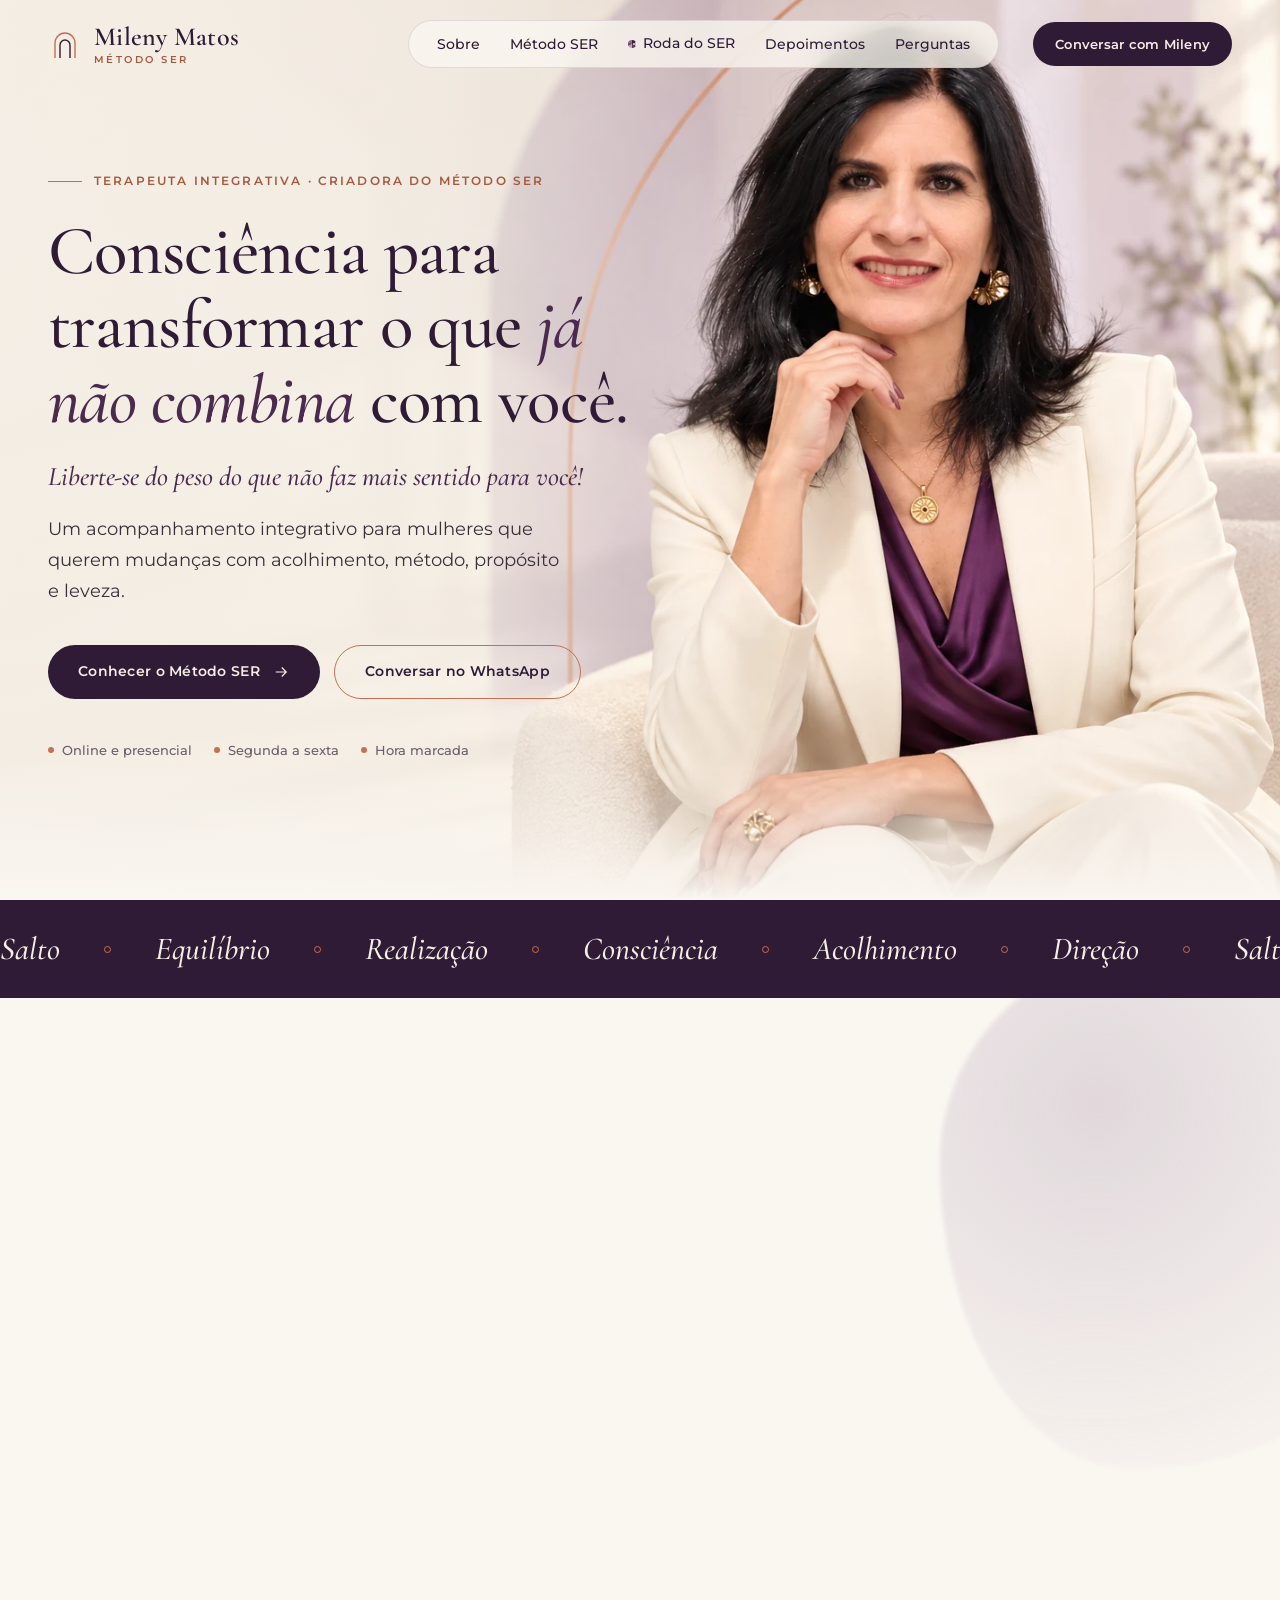
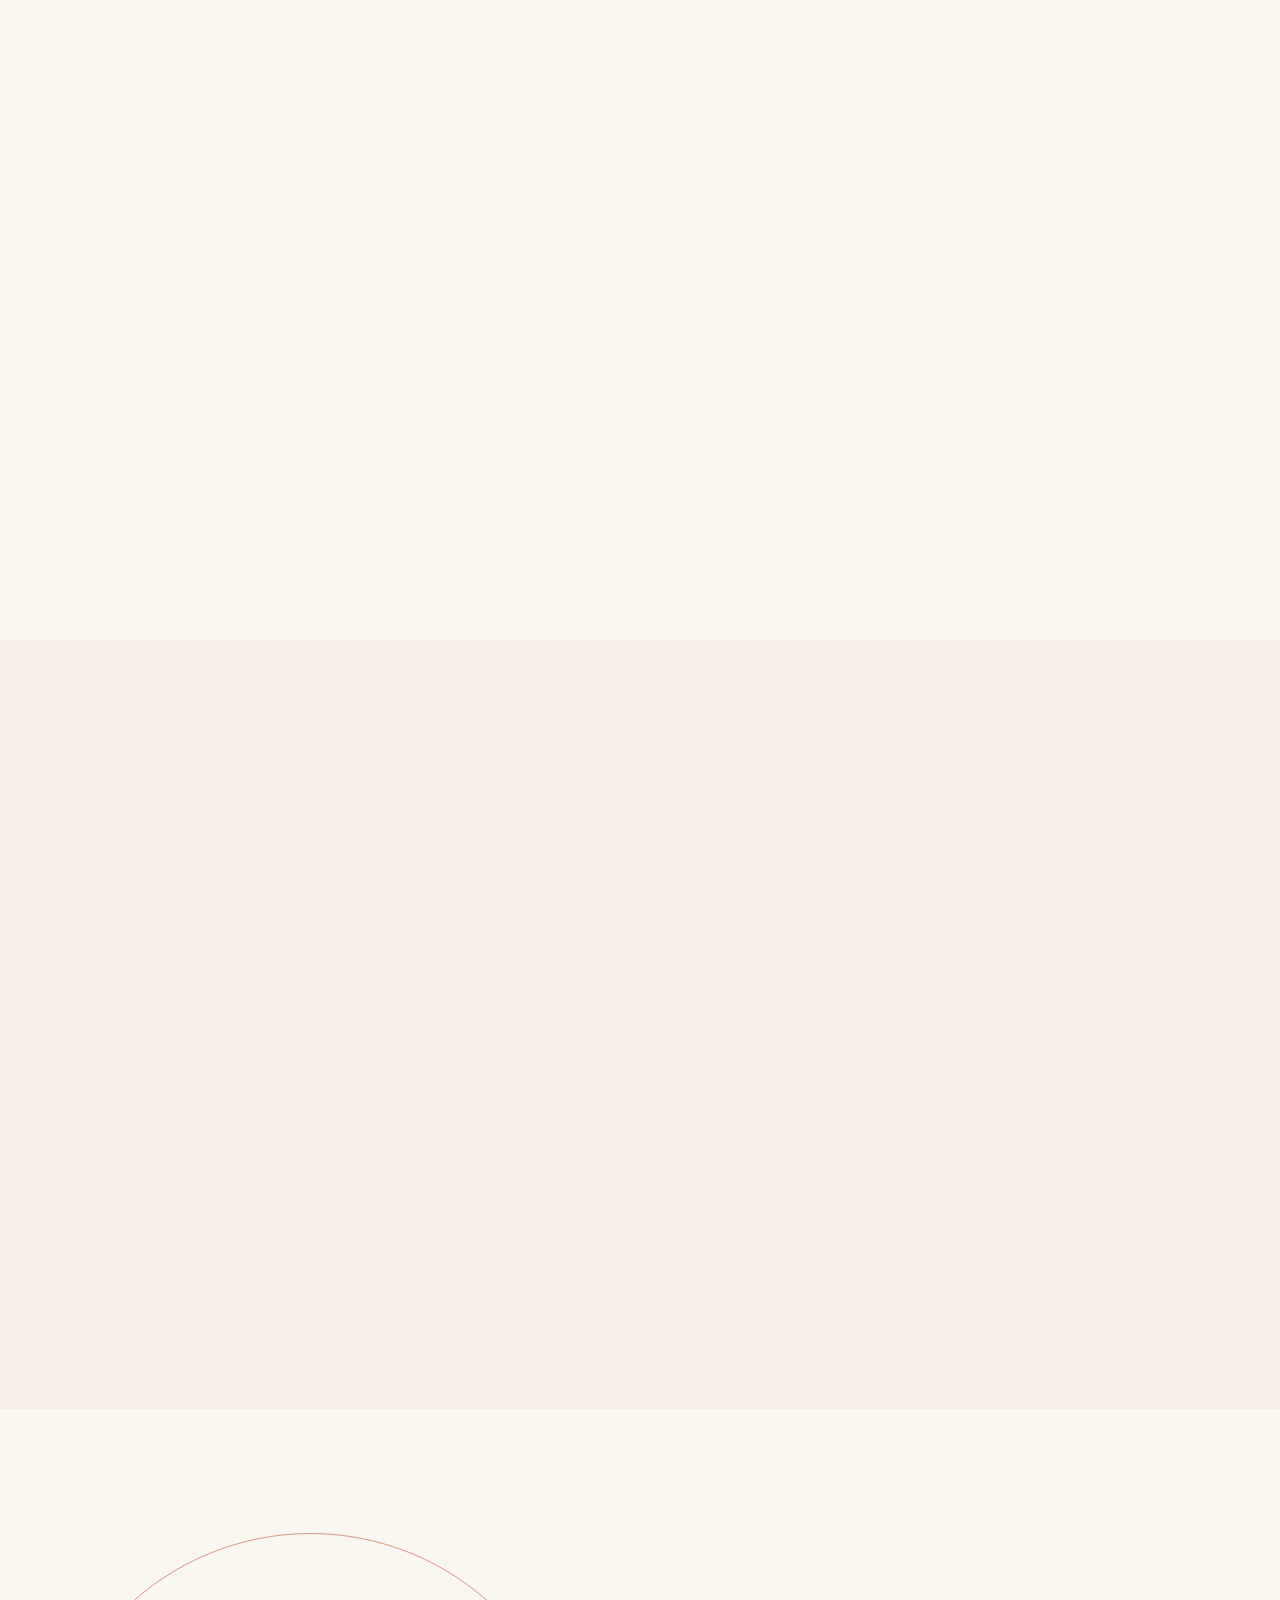
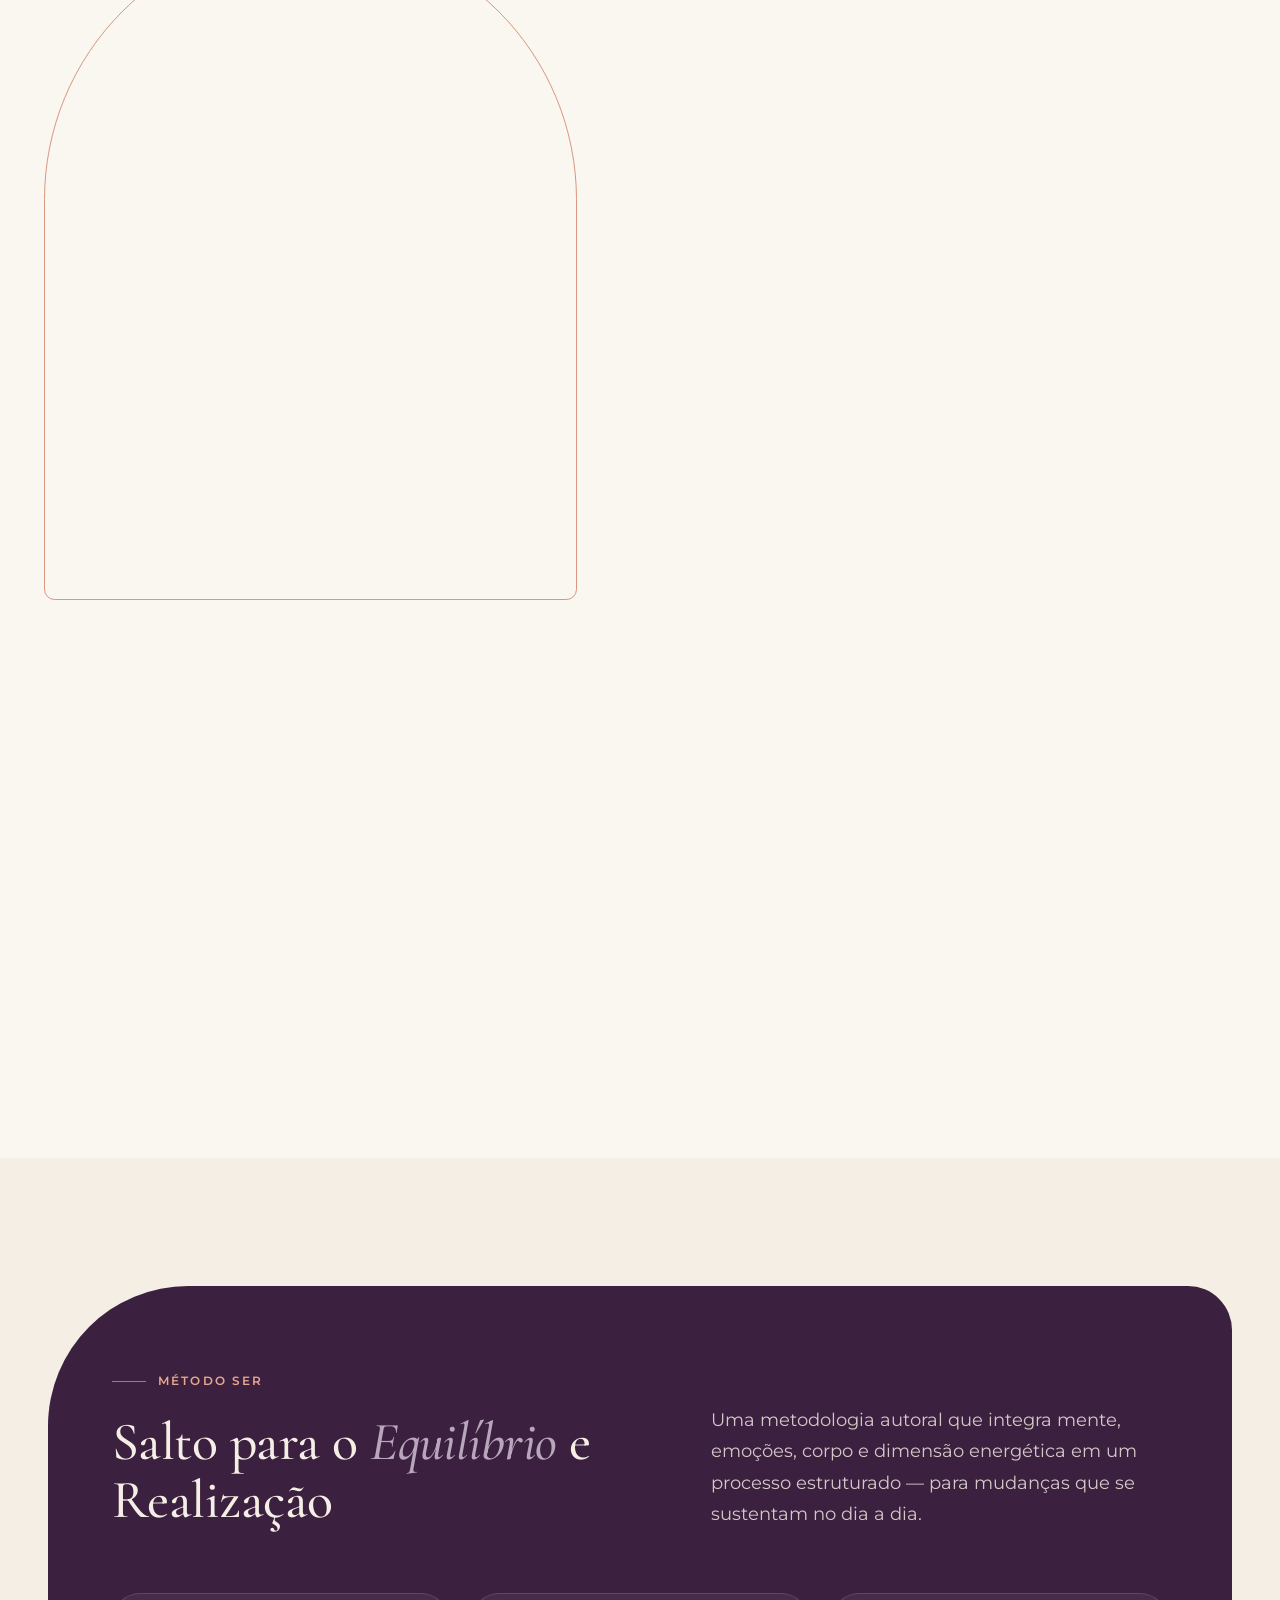
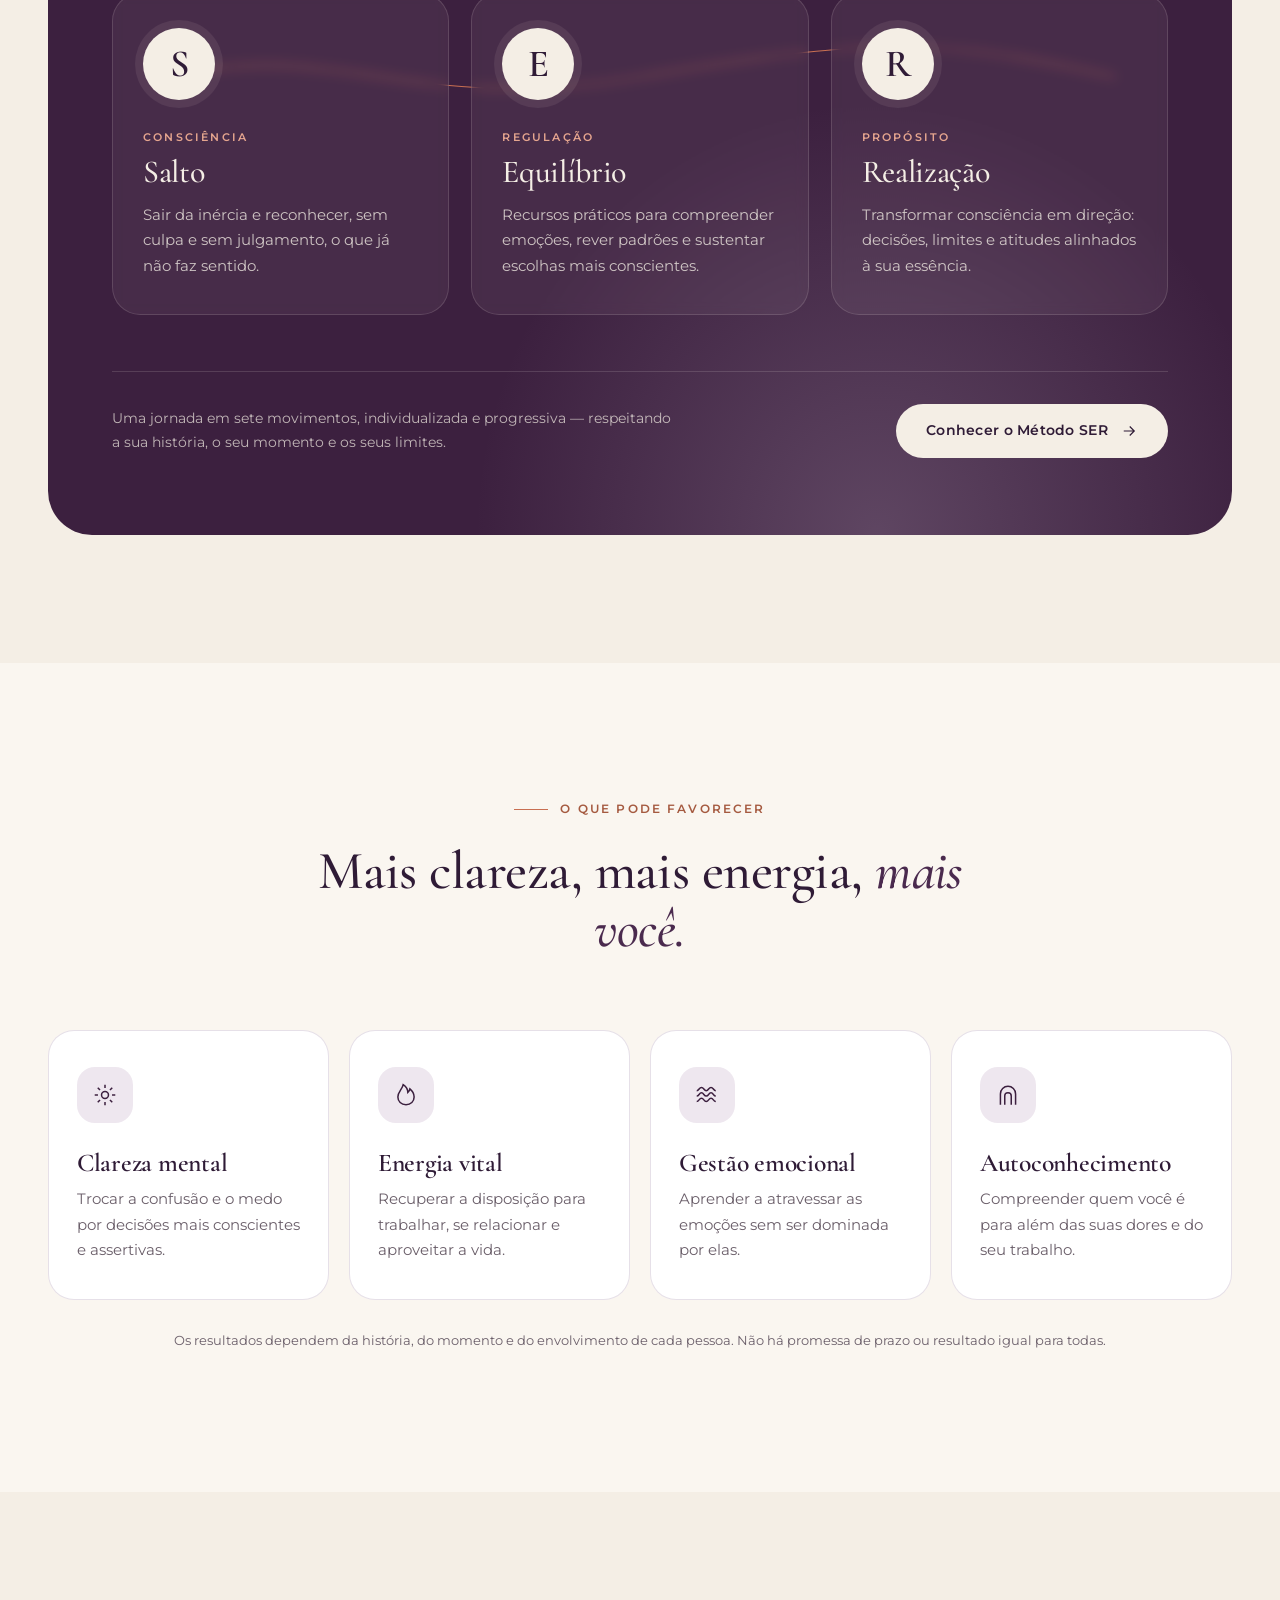
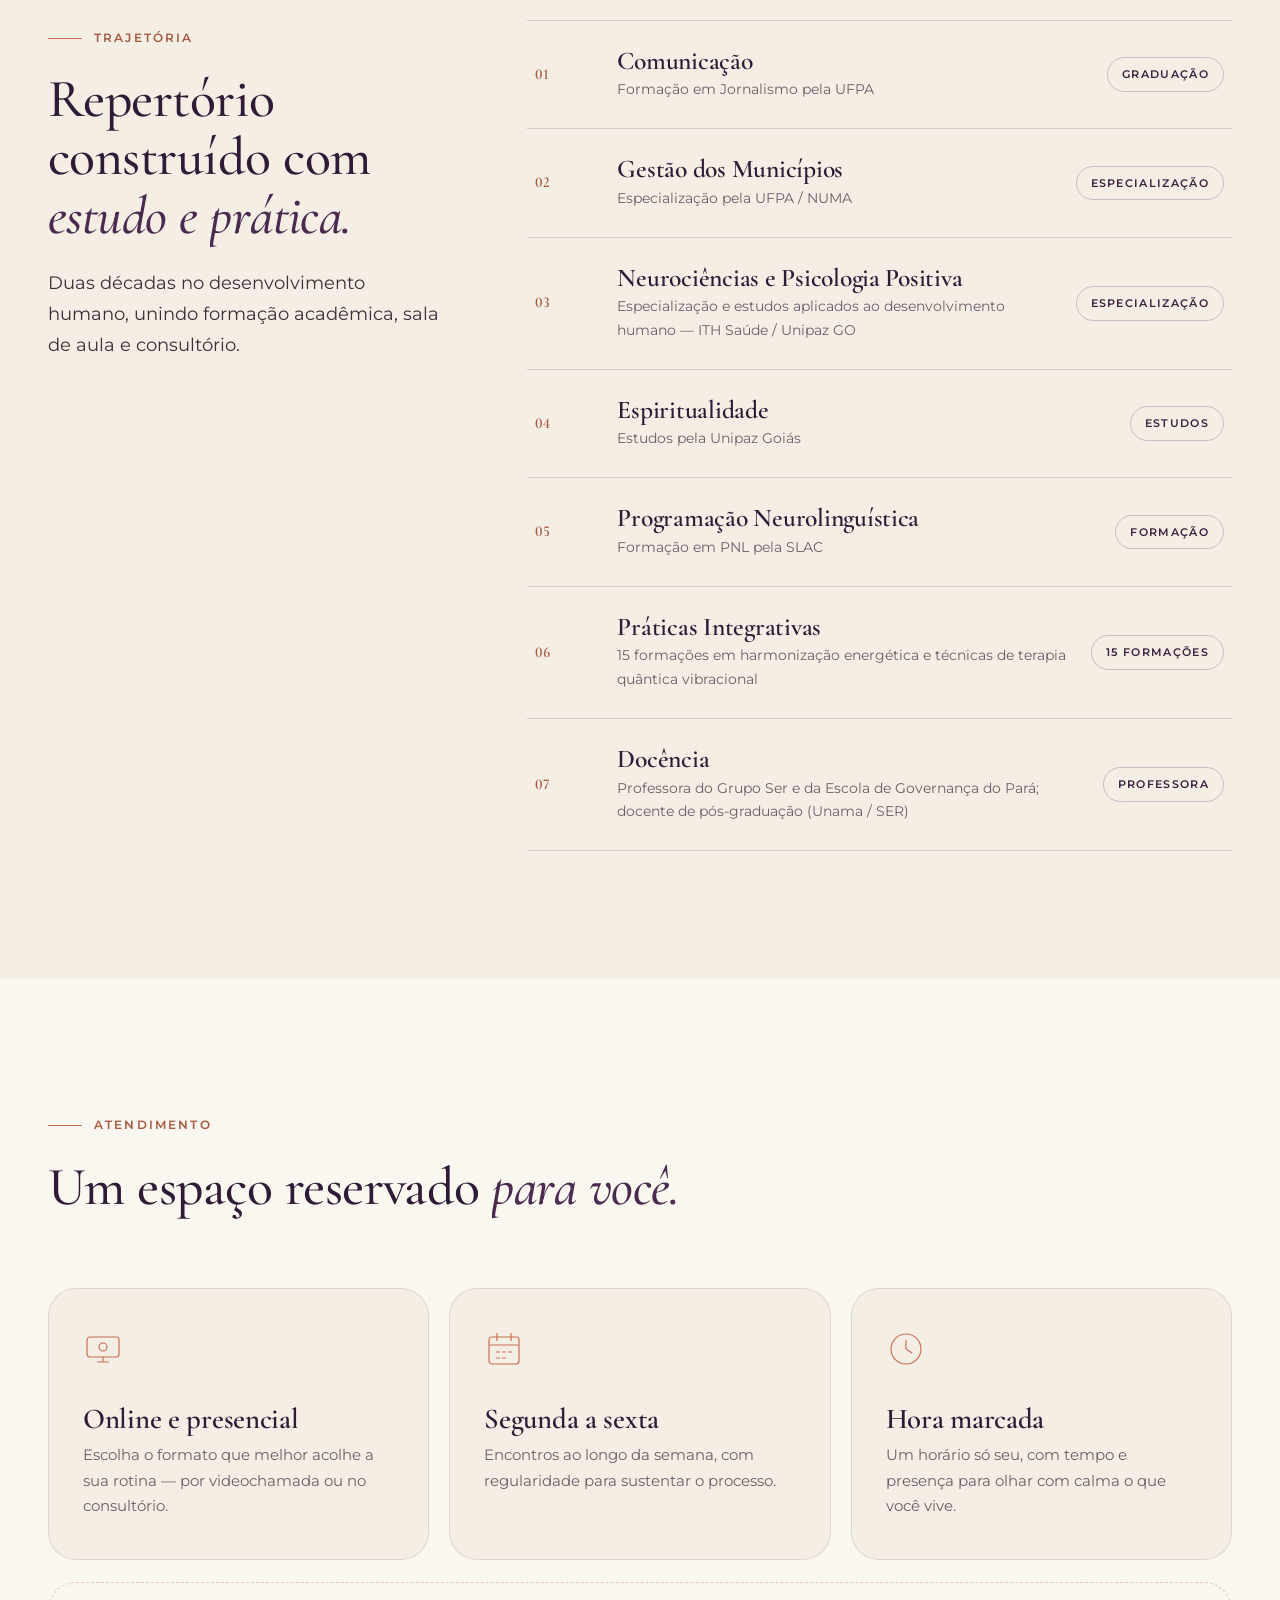
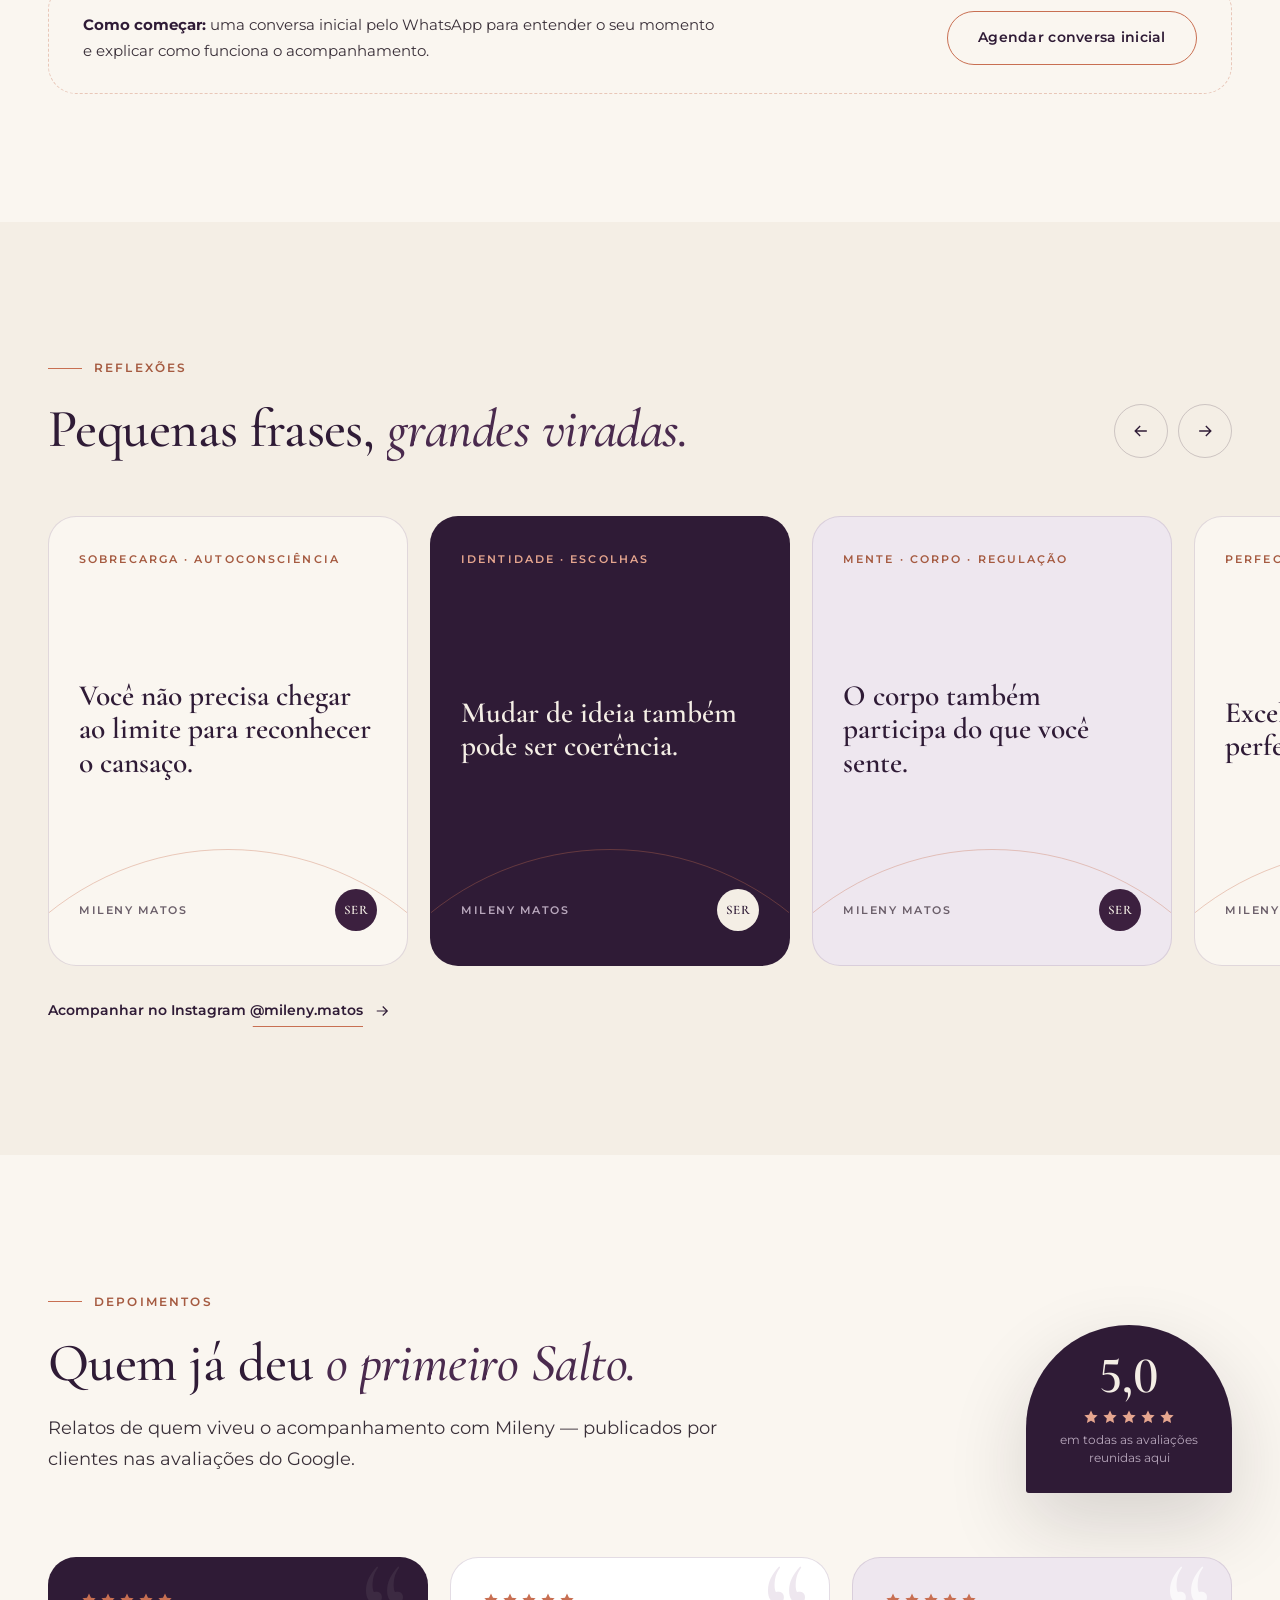
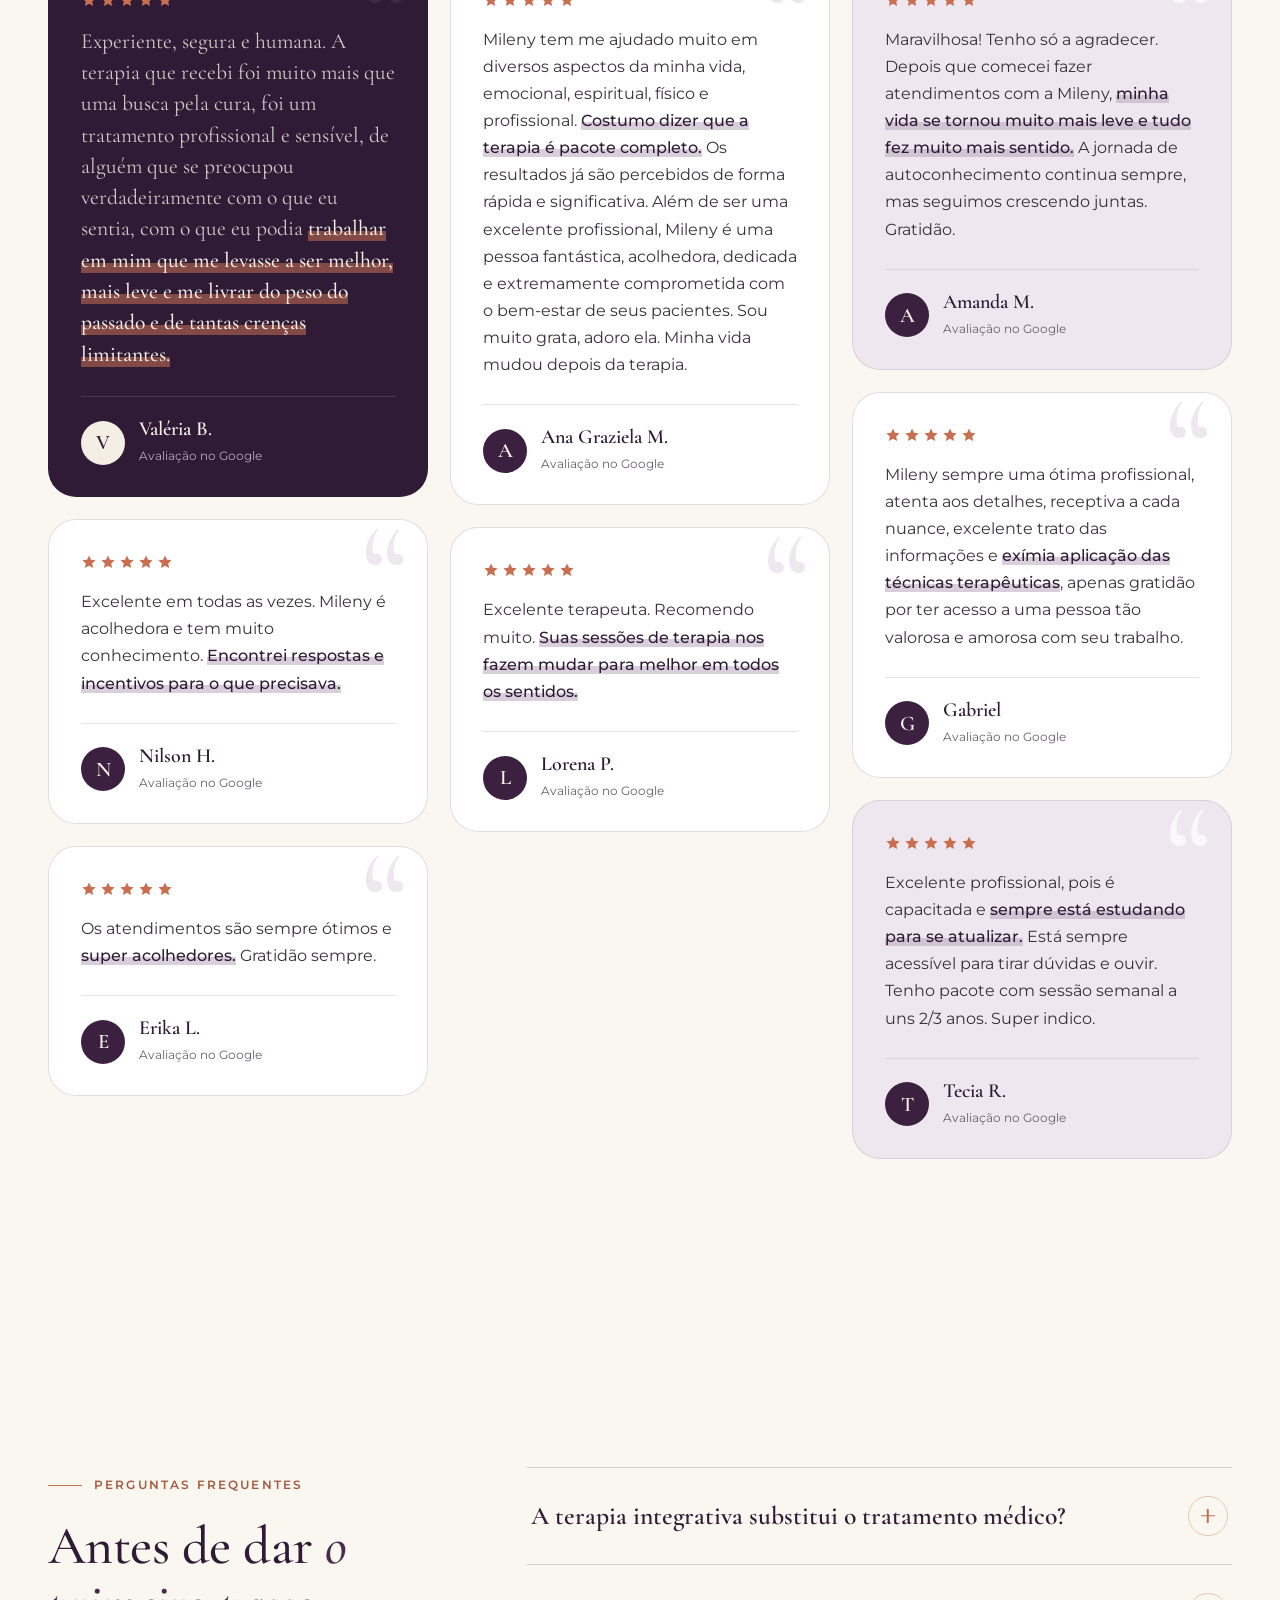
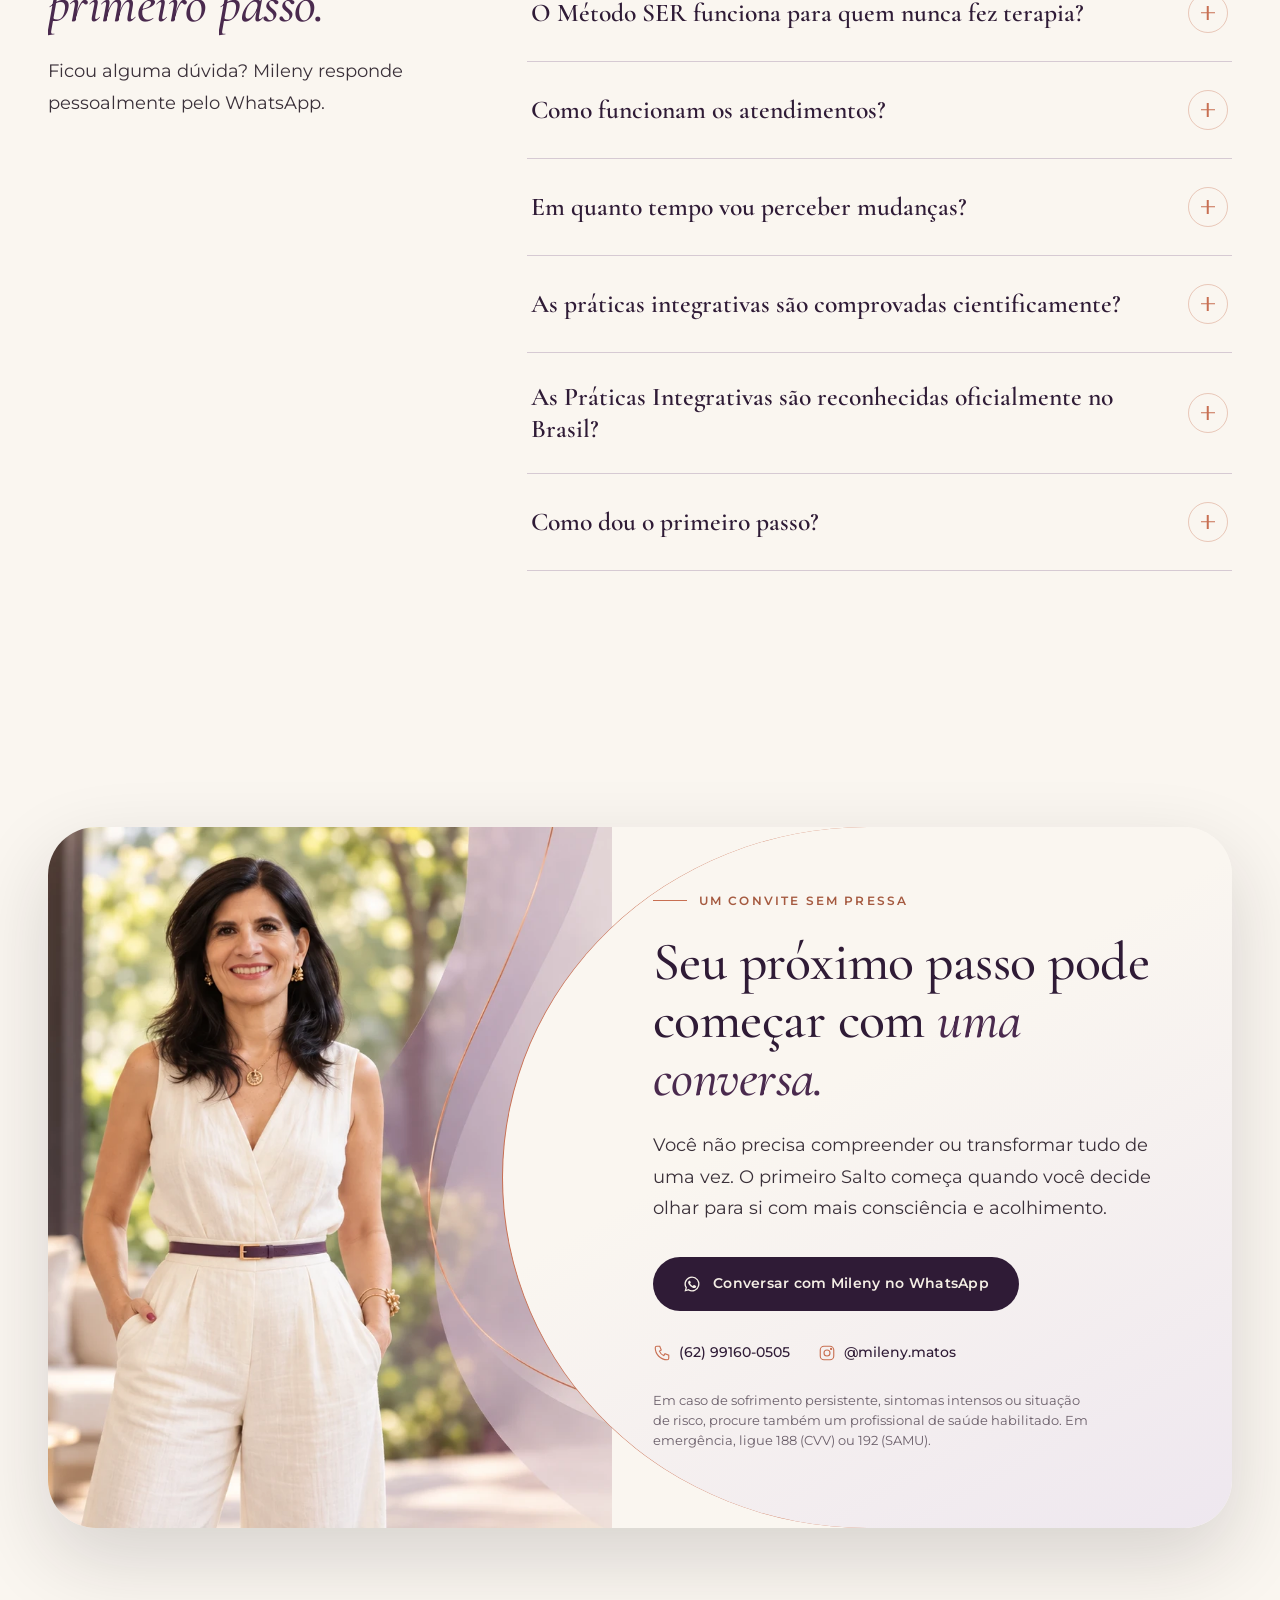
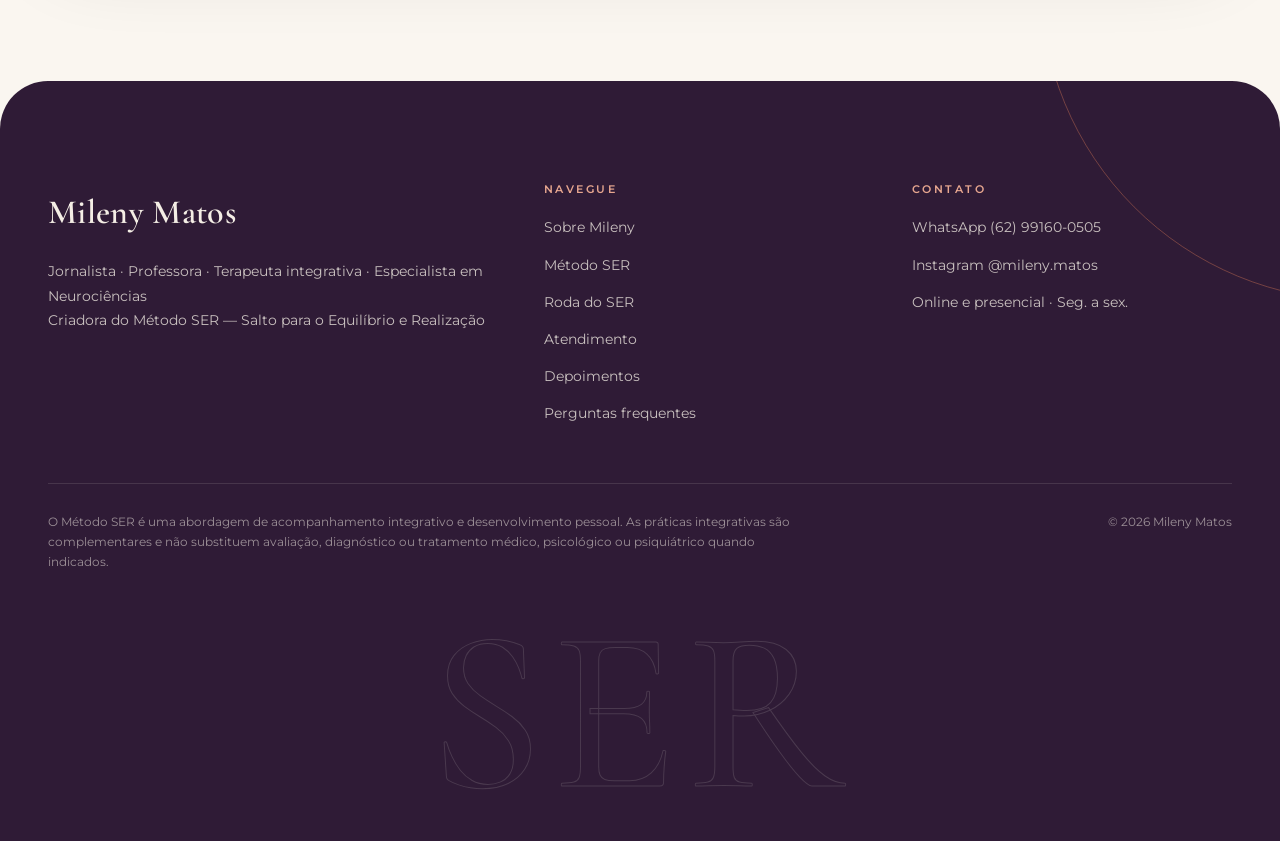
==== commit 548650f5: "Nova página Roda do SER e chamadas no site - roda-do-ser.html: página de campanha com roda interativ" ====
--- a/index.html
+++ b/index.html
@@ -57,7 +57,7 @@
         <ul class="nav-list">
           <li><a href="#sobre">Sobre</a></li>
           <li><a href="metodo-ser.html">Método SER</a></li>
-          <li><a href="#atendimento">Atendimento</a></li>
+          <li><a class="nav-roda" href="roda-do-ser.html">Roda do SER</a></li>
           <li><a href="#depoimentos">Depoimentos</a></li>
           <li><a href="#perguntas">Perguntas</a></li>
         </ul>
@@ -71,6 +71,7 @@
     <ol>
       <li><a href="#sobre">Sobre Mileny</a></li>
       <li><a href="metodo-ser.html">Método SER</a></li>
+      <li><a href="roda-do-ser.html">Roda do SER</a></li>
       <li><a href="#atendimento">Atendimento</a></li>
       <li><a href="#depoimentos">Depoimentos</a></li>
       <li><a href="#perguntas">Perguntas</a></li>
@@ -161,6 +162,23 @@
             <p>Você não é o seu cansaço, a sua ansiedade ou a sua irritação. Eles são <em>sinais de camadas mais profundas</em> que pedem para ser compreendidas.</p>
             <cite>Mileny Matos</cite>
           </blockquote>
+        </div>
+      </div>
+    </section>
+
+    <!-- Roda do SER (chamada) -->
+    <section class="section rd-teaser" aria-labelledby="rdt-title">
+      <div class="container rd-teaser-grid">
+        <div class="wheel" data-wheel="cycle" data-reveal="scale"></div>
+        <div>
+          <p class="eyebrow" data-reveal><span class="rd-new">Novo</span>Roda do SER</p>
+          <h2 id="rdt-title" class="h-section" data-split>Qual papel está pedindo <em>atenção?</em></h2>
+          <p class="lead" data-reveal style="margin-top:20px">Cuidadora, Realizadora, Gestora do Lar, Companheira, Criativa, Mulher Essência: você vive muitos papéis ao mesmo tempo. A Roda do SER mostra como está a sua energia em cada um deles, em 24 frases e uns 5 minutos. É gratuita.</p>
+          <div class="rd-chips" data-stagger="0.06"><span><i style="--c:#3C203F"></i>Cuidadora</span><span><i style="--c:#5E3C66"></i>Realizadora</span><span><i style="--c:#7A4B5A"></i>Gestora do Lar</span><span><i style="--c:#8C6E93"></i>Companheira</span><span><i style="--c:#D4AE9C"></i>Criativa</span><span><i style="--c:#B8A7BC"></i>Mulher Essência</span></div>
+          <div class="hero-ctas" data-reveal>
+            <a class="btn" href="roda-do-ser.html" data-magnetic>Conhecer a Roda do SER <svg class="btn-icon" viewBox="0 0 24 24" fill="none" stroke="currentColor" stroke-width="1.6" aria-hidden="true"><path d="M5 12h14M13 6l6 6-6 6"/></svg></a>
+            <a class="btn btn-outline" href="https://milenymatos.github.io/roda-do-ser/" data-magnetic>Fazer agora · 5 min</a>
+          </div>
         </div>
       </div>
     </section>
@@ -535,6 +553,7 @@
           <ul>
             <li><a href="#sobre">Sobre Mileny</a></li>
             <li><a href="metodo-ser.html">Método SER</a></li>
+            <li><a href="roda-do-ser.html">Roda do SER</a></li>
             <li><a href="#atendimento">Atendimento</a></li>
             <li><a href="#depoimentos">Depoimentos</a></li>
             <li><a href="#perguntas">Perguntas frequentes</a></li>
@@ -563,5 +582,6 @@
   </a>
 
   <script src="assets/js/main.js" defer></script>
+  <script src="assets/js/roda-ser.js" defer></script>
 </body>
 </html>
--- a/assets/css/style.css
+++ b/assets/css/style.css
@@ -260,6 +260,7 @@
 .menu-open .mobile-menu li:nth-child(4) a { transition-delay: .46s; }
 .menu-open .mobile-menu li:nth-child(5) a { transition-delay: .53s; }
 .menu-open .mobile-menu li:nth-child(6) a { transition-delay: .6s; }
+.menu-open .mobile-menu li:nth-child(7) a { transition-delay: .67s; }
 .mobile-menu .btn { margin-top: 36px; width: 100%; opacity: 0; transform: translateY(20px); transition: opacity .6s .55s, transform .8s var(--ease-out) .55s; }
 .menu-open .mobile-menu .btn { opacity: 1; transform: none; }
 .mobile-menu-foot { margin-top: 28px; font-size: 13px; color: var(--muted); }
@@ -1182,3 +1183,271 @@
   .fill-text .fw { opacity: 1; }
   .curtain { display: none; }
 }
+
+/* =========================================================
+   RODA DO SER (página + chamada na home)
+   ========================================================= */
+
+/* ---------- roda (SVG) ---------- */
+.wheel { position: relative; width: 100%; aspect-ratio: 1; }
+.wheel svg { width: 100%; height: 100%; overflow: visible; display: block; }
+.wp { transition: opacity .5s var(--ease-out), transform .7s var(--ease-out); }
+.wp-bg { fill-opacity: .15; }
+.w-ring { fill: none; stroke: var(--copper); stroke-opacity: .45; stroke-width: .6; }
+.w-rim { fill: none; stroke: var(--copper); stroke-width: 1.1; }
+.w-core { fill: var(--ivory-2); stroke: var(--copper); stroke-width: 1; }
+.w-center { font-family: var(--ff-title); font-weight: 600; font-size: 14px; letter-spacing: 1.2px; fill: var(--plum); text-anchor: middle; dominant-baseline: middle; }
+.w-label { font-family: var(--ff-body); font-size: 8.6px; font-weight: 600; letter-spacing: .4px; fill: var(--muted); dominant-baseline: middle; transition: fill .4s, opacity .4s; }
+.has-focus .wp:not(.is-focus) { opacity: .26; }
+.has-focus .wp.is-focus { transform: translate(var(--tx), var(--ty)); }
+.has-focus .w-label:not(.is-focus) { opacity: .45; }
+.has-focus .w-label.is-focus { fill: var(--violet); }
+
+/* ---------- hero ---------- */
+.rd-hero { position: relative; padding: 130px 0 clamp(64px, 8vw, 110px); background: var(--ivory); overflow: hidden; isolation: isolate; }
+.rd-hero .wave-blob { width: 680px; height: 680px; right: -200px; top: -160px; z-index: -1; }
+.rd-hero-grid { display: grid; grid-template-columns: minmax(0, 1.05fr) minmax(0, .95fr); gap: clamp(32px, 5vw, 80px); align-items: center; }
+.rd-hero h1 { font-size: clamp(3.2rem, 7vw, 5.8rem); font-weight: 500; line-height: .95; margin-bottom: 14px; }
+.rd-hero-sub { font-family: var(--ff-title); font-style: italic; font-size: clamp(1.5rem, 2.6vw, 2.1rem); line-height: 1.2; color: var(--plum-2); margin-bottom: 26px; max-width: 520px; }
+.rd-hero .lead { max-width: 540px; margin-bottom: 34px; }
+.rd-facts { display: flex; flex-wrap: wrap; gap: 10px; margin-top: 30px; }
+.rd-fact {
+  display: inline-flex; align-items: center; gap: 10px; padding: 10px 18px; border-radius: 999px;
+  background: rgba(255, 255, 255, .7); border: 1px solid rgba(184, 167, 188, .5);
+  font-size: 13px; font-weight: 600; color: var(--violet);
+}
+.rd-fact svg { width: 16px; height: 16px; color: var(--copper); }
+.rd-hero-note { margin-top: 22px; max-width: 520px; }
+.rd-stage { position: relative; max-width: 560px; width: 100%; margin-inline: auto; }
+.rd-stage::before {
+  content: ""; position: absolute; inset: 4%; border-radius: 50%;
+  border: 1px dashed var(--copper-soft); animation: spin 80s linear infinite;
+}
+.rd-stage::after {
+  content: ""; position: absolute; inset: 14%; z-index: -1; border-radius: 50%;
+  background: radial-gradient(circle, rgba(255, 255, 255, .9), rgba(244, 238, 229, 0) 70%);
+}
+.rd-stage .wheel { filter: drop-shadow(0 26px 40px rgba(47, 27, 54, .14)); }
+.rd-badge {
+  position: absolute; display: flex; align-items: center; gap: 10px; padding: 12px 18px; border-radius: 18px;
+  background: var(--ivory-2); box-shadow: var(--shadow); font-size: 12.5px; line-height: 1.35; color: var(--muted);
+  animation: floaty 7s ease-in-out infinite;
+}
+.rd-badge strong { font-family: var(--ff-title); font-size: 1.9rem; line-height: 1; color: var(--violet); font-weight: 600; }
+.rd-badge.b1 { left: -4%; top: 12%; }
+.rd-badge.b2 { right: -2%; bottom: 10%; animation-delay: -3s; }
+
+/* ---------- explorador dos papéis ---------- */
+.rd-roles { background: var(--ivory-2); }
+.rd-roles-grid { display: grid; grid-template-columns: minmax(0, 1fr) minmax(0, 1fr); gap: clamp(32px, 5vw, 80px); align-items: center; }
+.rd-roles .wheel { max-width: 540px; margin-inline: auto; }
+.rd-tabs { display: flex; flex-wrap: wrap; gap: 8px; margin-bottom: 26px; }
+.rd-tab {
+  display: inline-flex; align-items: center; gap: 9px; padding: 10px 16px; border-radius: 999px;
+  border: 1px solid rgba(184, 167, 188, .7); font-size: 13.5px; font-weight: 500; color: var(--violet);
+  transition: background .4s, color .4s, border-color .4s, transform .4s var(--ease-out);
+}
+.rd-tab i { width: 10px; height: 10px; border-radius: 50%; background: var(--c); flex: none; }
+.rd-tab:hover { transform: translateY(-2px); border-color: var(--copper-soft); }
+.rd-tab.is-active { background: var(--violet); border-color: var(--violet); color: var(--ivory); }
+.rd-panel {
+  position: relative; padding: clamp(28px, 4vw, 44px); border-radius: var(--r-organic);
+  background: #fff; border: 1px solid rgba(184, 167, 188, .4); box-shadow: var(--shadow); overflow: hidden;
+}
+.rd-panel::before { content: ""; position: absolute; left: 0; top: 0; bottom: 0; width: 4px; background: var(--role, var(--plum)); transition: background .5s; }
+.rd-panel h3 { font-size: clamp(2rem, 3.4vw, 2.7rem); font-weight: 500; }
+.rd-panel .rd-sub { margin: 4px 0 16px; font-size: 13px; font-weight: 600; letter-spacing: .14em; text-transform: uppercase; color: var(--copper-ink); }
+.rd-panel .rd-quote { margin: 20px 0; padding: 18px 20px; border-radius: 18px; background: var(--lav-soft); font-family: var(--ff-title); font-style: italic; font-size: 1.3rem; line-height: 1.35; color: var(--plum); }
+.rd-quote small { display: block; margin-bottom: 6px; font-family: var(--ff-body); font-style: normal; font-size: 11px; font-weight: 600; letter-spacing: .16em; text-transform: uppercase; color: var(--muted); }
+.rd-meta { display: grid; grid-template-columns: 1fr 1fr; gap: 14px; margin-top: 6px; }
+.rd-meta div { padding-top: 14px; border-top: 1px solid rgba(184, 167, 188, .45); font-size: 14px; }
+.rd-meta small { display: block; font-size: 11px; font-weight: 600; letter-spacing: .16em; text-transform: uppercase; color: var(--muted); margin-bottom: 4px; }
+.rd-meta b { font-family: var(--ff-title); font-size: 1.3rem; font-weight: 600; color: var(--violet); }
+.rd-panel .rd-metodo { margin: 18px 0 0; font-size: 14.5px; color: var(--text); }
+.rd-panel .rd-metodo strong { color: var(--violet); }
+.is-swap > * { animation: rdSwap .6s var(--ease-out) backwards; }
+.is-swap > *:nth-child(2) { animation-delay: .04s; } .is-swap > *:nth-child(3) { animation-delay: .08s; }
+.is-swap > *:nth-child(4) { animation-delay: .12s; } .is-swap > *:nth-child(5) { animation-delay: .16s; }
+.is-swap > *:nth-child(6) { animation-delay: .2s; }
+@keyframes rdSwap { from { opacity: 0; transform: translateY(12px); } }
+
+/* ---------- como funciona ---------- */
+.rd-steps { display: grid; grid-template-columns: repeat(3, 1fr); gap: 20px; counter-reset: s; }
+.rd-step {
+  position: relative; padding: 36px 30px 32px; border-radius: 28px; background: #fff; border: 1px solid rgba(184, 167, 188, .4);
+  transition: transform .6s var(--ease-out), box-shadow .6s;
+}
+.rd-step:hover { transform: translateY(-6px); box-shadow: var(--shadow); }
+.rd-step::before {
+  counter-increment: s; content: counter(s);
+  display: grid; place-items: center; width: 52px; height: 52px; margin-bottom: 24px; border-radius: 50%;
+  background: var(--violet); color: var(--ivory); font-family: var(--ff-title); font-size: 1.5rem; font-weight: 600;
+}
+.rd-step h3 { font-size: 1.7rem; font-weight: 600; margin-bottom: 10px; }
+.rd-step p { margin: 0; font-size: 15px; color: var(--muted); }
+.rd-axes { margin-top: 22px; display: grid; grid-template-columns: auto 1fr 1fr; gap: 22px; align-items: center; padding: 28px 32px; border-radius: 28px; background: var(--lav-soft); }
+.rd-axes h3 { font-size: 1.5rem; font-weight: 600; max-width: 220px; }
+.rd-axes p { margin: 0; font-size: 14.5px; }
+.rd-axes strong { color: var(--violet); }
+
+/* ---------- prévia interativa ---------- */
+.rd-demo-wrap { background: var(--violet); color: var(--ivory); border-radius: 56px; margin-inline: clamp(8px, 1.4vw, 20px); overflow: hidden; isolation: isolate; }
+.rd-demo-wrap::before { content: ""; position: absolute; z-index: -1; width: 760px; height: 760px; right: -420px; top: -460px; border-radius: 50%; border: 1px solid rgba(200, 111, 82, .45); }
+.rd-demo-wrap .h-section { color: var(--ivory); }
+.rd-demo-wrap .h-section em { color: var(--lavender); }
+.rd-demo-wrap .eyebrow { color: #E6A68F; }
+.rd-demo-wrap .lead { color: rgba(244, 238, 229, .78); }
+.rd-demo { display: grid; grid-template-columns: minmax(0, .9fr) minmax(0, 1.1fr); gap: clamp(32px, 5vw, 72px); align-items: center; }
+.rd-demo .wheel { max-width: 420px; margin-inline: auto; }
+.rd-demo .wheel .w-core { fill: var(--violet); }
+.rd-demo .wheel .w-center { fill: var(--ivory); }
+.rd-demo .wheel .wp-bg { fill-opacity: .22; }
+.rd-card {
+  padding: clamp(26px, 3.5vw, 40px); border-radius: 32px; background: var(--ivory-2); color: var(--text);
+  box-shadow: 0 30px 80px rgba(0, 0, 0, .25);
+}
+.rd-progress { display: flex; align-items: center; gap: 14px; font-size: 12.5px; font-weight: 600; color: var(--muted); }
+.rd-progress span:first-child { flex: 1; height: 5px; border-radius: 5px; background: rgba(184, 167, 188, .4); overflow: hidden; }
+.rd-progress i { display: block; height: 100%; background: var(--plum); transform-origin: left; transform: scaleX(0); transition: transform .5s var(--ease-out); }
+.rd-q h3 { display: flex; align-items: center; gap: 10px; margin-top: 22px; font-size: 1.9rem; font-weight: 600; }
+.rd-q h3::before { content: ""; width: 13px; height: 13px; border-radius: 50%; background: var(--role); flex: none; transition: background .4s; }
+.rd-q .rd-frase { margin: 14px 0 22px; font-size: clamp(1.05rem, 1.6vw, 1.22rem); line-height: 1.5; color: var(--charcoal); min-height: 3em; }
+.rd-scale { display: grid; grid-template-columns: repeat(10, 1fr); gap: 6px; }
+.rd-scale button {
+  aspect-ratio: 1; border-radius: 50%; border: 1.5px solid var(--lavender); background: #fff;
+  font-size: 15px; font-weight: 600; color: var(--plum);
+  transition: background .25s, color .25s, border-color .25s, transform .3s var(--ease-out);
+}
+.rd-scale button:hover { border-color: var(--plum); transform: translateY(-2px); }
+.rd-scale button[aria-checked="true"] { background: var(--plum); border-color: var(--plum); color: var(--ivory); }
+.rd-ends { display: flex; justify-content: space-between; gap: 16px; margin-top: 12px; font-size: 12.5px; line-height: 1.35; color: var(--muted); }
+.rd-ends span:last-child { text-align: right; }
+.rd-ends b { display: block; color: var(--plum); }
+.rd-q-nav { margin-top: 18px; min-height: 24px; }
+.rd-q-nav button { font-size: 14px; font-weight: 600; color: var(--plum); text-decoration: underline; text-underline-offset: 3px; }
+.rd-done h3 { font-size: 1.9rem; font-weight: 600; margin: 18px 0 10px; }
+.rd-done p { font-size: 15.5px; }
+.rd-done strong { color: var(--violet); }
+.rd-done .hero-ctas { margin-top: 22px; }
+.rd-done .rd-reset { margin-top: 14px; font-size: 14px; font-weight: 600; color: var(--plum); text-decoration: underline; text-underline-offset: 3px; }
+.rd-demo-note { margin-top: 18px; font-size: 12.5px; color: rgba(244, 238, 229, .6); }
+
+/* ---------- o que você recebe + deck de stories ---------- */
+.rd-receive-grid { display: grid; grid-template-columns: minmax(0, .9fr) minmax(0, 1.1fr); gap: clamp(32px, 5vw, 80px); align-items: center; }
+.rd-list { list-style: none; margin: 30px 0 0; padding: 0; display: grid; gap: 18px; counter-reset: l; }
+.rd-list li { display: grid; grid-template-columns: 48px 1fr; gap: 16px; align-items: start; }
+.rd-list li::before {
+  counter-increment: l; content: counter(l) ".";
+  font-family: var(--ff-title); font-style: italic; font-size: 2.2rem; line-height: 1; color: var(--copper);
+}
+.rd-list h3 { font-size: 1.45rem; font-weight: 600; margin-bottom: 4px; }
+.rd-list p { margin: 0; font-size: 15px; color: var(--muted); }
+/* largura e sobreposição calculadas para o leque aberto caber na coluna */
+.rd-deck { --w: clamp(112px, 10.4vw, 150px); position: relative; display: flex; justify-content: center; padding: 30px 0 40px; }
+.rd-story {
+  position: relative; flex: none; width: var(--w); margin-left: calc(var(--w) * -.55); border-radius: 16px; overflow: hidden;
+  aspect-ratio: 9 / 16; background: var(--ivory-3);
+  box-shadow: 0 18px 40px rgba(33, 27, 34, .22), 0 1px 3px rgba(33, 27, 34, .15);
+  transform: rotate(var(--r)) translateY(var(--y));
+  transition: transform .7s var(--ease-out), margin .7s var(--ease-out), box-shadow .5s;
+}
+.rd-story:first-child { margin-left: 0; }
+.rd-story img { width: 100%; height: 100%; object-fit: cover; }
+.rd-story figcaption {
+  position: absolute; left: 8px; right: 8px; bottom: 8px; padding: 6px 8px; border-radius: 10px;
+  background: rgba(47, 27, 54, .82); color: var(--ivory); font-size: 10.5px; font-weight: 600; letter-spacing: .06em; text-align: center;
+  opacity: 0; transform: translateY(8px); transition: opacity .4s, transform .5s var(--ease-out);
+}
+.rd-deck:hover .rd-story { margin-left: calc(var(--w) * -.3); }
+.rd-deck:hover .rd-story:first-child { margin-left: 0; }
+.rd-story:hover { transform: rotate(0) translateY(-18px) scale(1.06); z-index: 2; box-shadow: var(--shadow-lg); }
+.rd-story:hover figcaption { opacity: 1; transform: none; }
+
+/* ---------- quatro desenhos ---------- */
+.rd-patterns { display: grid; grid-template-columns: repeat(4, 1fr); gap: 20px; }
+.rd-pattern {
+  padding: 30px 24px 28px; border-radius: 28px; background: #fff; border: 1px solid rgba(184, 167, 188, .4); text-align: center;
+  transition: transform .6s var(--ease-out), box-shadow .6s;
+}
+.rd-pattern:hover { transform: translateY(-6px); box-shadow: var(--shadow); }
+.rd-pattern .wheel { width: 72%; margin: 0 auto 18px; }
+.rd-pattern h3 { font-size: 1.6rem; font-weight: 600; margin-bottom: 8px; }
+.rd-pattern p { margin: 0; font-size: 14.5px; color: var(--muted); }
+
+/* ---------- ponte com o Método SER ---------- */
+.rd-bridge { display: grid; grid-template-columns: repeat(3, 1fr); gap: 20px; margin-top: 8px; }
+.rd-bridge div { padding: 26px 26px 24px; border-radius: 24px; background: var(--ivory); border: 1px solid rgba(184, 167, 188, .4); }
+.rd-bridge b { display: block; font-family: var(--ff-title); font-size: 2.6rem; line-height: 1; font-weight: 500; color: var(--copper); margin-bottom: 10px; }
+.rd-bridge h3 { font-size: 1.45rem; font-weight: 600; margin-bottom: 6px; }
+.rd-bridge p { margin: 0; font-size: 14.5px; color: var(--muted); }
+.rd-bridge-foot { margin-top: 26px; display: flex; flex-wrap: wrap; align-items: center; justify-content: space-between; gap: 18px; }
+.rd-bridge-foot p { margin: 0; max-width: 620px; }
+
+/* ---------- Conversa de Clareza ---------- */
+.rd-clareza {
+  position: relative; display: grid; grid-template-columns: auto 1fr; gap: clamp(24px, 4vw, 56px); align-items: center;
+  padding: clamp(32px, 5vw, 64px); border-radius: var(--r-organic-2); background: var(--plum); color: rgba(244, 238, 229, .85);
+  overflow: hidden; isolation: isolate;
+}
+.rd-clareza::after { content: ""; position: absolute; z-index: -1; width: 520px; height: 520px; right: -200px; bottom: -300px; border-radius: 50%; background: radial-gradient(circle, rgba(184, 167, 188, .3), transparent 65%); }
+.rd-clareza-photo { width: clamp(150px, 18vw, 220px); aspect-ratio: 4 / 5; border-radius: 999px 999px 24px 24px; overflow: hidden; border: 1.5px solid #E6A68F; outline: 1px solid rgba(230, 166, 143, .4); outline-offset: 8px; }
+.rd-clareza-photo img { width: 100%; height: 100%; object-fit: cover; object-position: 50% 18%; }
+.rd-clareza .eyebrow { color: #E6A68F; }
+.rd-clareza .h-section { color: var(--ivory); }
+.rd-clareza .h-section em { color: var(--lavender); }
+.rd-clareza p { font-size: 16px; max-width: 640px; }
+.rd-clareza ul { list-style: none; padding: 0; margin: 18px 0 28px; display: flex; flex-wrap: wrap; gap: 10px; }
+.rd-clareza li { padding: 8px 15px; border-radius: 999px; background: rgba(244, 238, 229, .1); font-size: 13px; font-weight: 500; color: var(--ivory); }
+
+/* ---------- chamada final ---------- */
+.rd-final { text-align: center; }
+.rd-final .h-display { max-width: 820px; margin: 0 auto 18px; }
+.rd-final .lead { max-width: 620px; margin: 0 auto 32px; }
+.rd-final .hero-ctas { justify-content: center; }
+.rd-final .micro { max-width: 640px; margin: 26px auto 0; }
+
+/* ---------- chamada na home ---------- */
+.rd-teaser { background: var(--ivory); overflow: hidden; }
+.rd-teaser-grid { display: grid; grid-template-columns: minmax(0, .9fr) minmax(0, 1.1fr); gap: clamp(32px, 6vw, 96px); align-items: center; }
+.rd-teaser .wheel { max-width: 460px; margin-inline: auto; }
+.rd-new { display: inline-block; margin-right: 10px; padding: 4px 10px; border-radius: 999px; background: var(--violet); color: var(--ivory); font-size: 10px; letter-spacing: .14em; }
+.rd-chips { display: flex; flex-wrap: wrap; gap: 8px; margin: 24px 0 32px; }
+.rd-chips span { display: inline-flex; align-items: center; gap: 8px; padding: 8px 14px; border-radius: 999px; border: 1px solid var(--copper-soft); font-size: 13px; font-weight: 500; color: var(--violet); }
+.rd-chips i { width: 9px; height: 9px; border-radius: 50%; background: var(--c); }
+
+/* destaque do item "Roda do SER" no menu */
+.nav-list a.nav-roda { display: inline-flex; align-items: center; gap: 7px; }
+.nav-list a.nav-roda::before { content: ""; width: 8px; height: 8px; border-radius: 50%; background: conic-gradient(#3C203F 0 60deg, #D4AE9C 0 120deg, #5E3C66 0 180deg, #B8A7BC 0 240deg, #7A4B5A 0 300deg, #8C6E93 0); }
+
+@media (max-width: 1100px) {
+  .rd-patterns { grid-template-columns: repeat(2, 1fr); }
+}
+@media (max-width: 960px) {
+  .rd-hero-grid, .rd-roles-grid, .rd-demo, .rd-receive-grid, .rd-teaser-grid { grid-template-columns: 1fr; }
+  .rd-stage { max-width: 420px; }
+  .rd-steps, .rd-bridge { grid-template-columns: 1fr; }
+  .rd-axes { grid-template-columns: 1fr; }
+  .rd-deck { justify-content: flex-start; overflow-x: auto; scroll-snap-type: x mandatory; scroll-padding-inline: var(--gutter); margin-inline: calc(var(--gutter) * -1); padding: 20px var(--gutter) 30px; scrollbar-width: none; }
+  .rd-deck::-webkit-scrollbar { display: none; }
+  .rd-story, .rd-deck:hover .rd-story { margin-left: 14px; transform: none; width: 170px; scroll-snap-align: start; }
+  .rd-story:first-child, .rd-deck:hover .rd-story:first-child { margin-left: 0; }
+  .rd-story figcaption { opacity: 1; transform: none; }
+  .rd-teaser .wheel { max-width: 340px; }
+  .rd-roles .wheel { max-width: 420px; }
+}
+@media (max-width: 640px) {
+  .rd-hero { padding-top: 112px; }
+  .rd-badge { display: none; }
+  .rd-patterns { grid-template-columns: 1fr 1fr; gap: 12px; }
+  .rd-pattern { padding: 22px 14px; }
+  .rd-pattern h3 { font-size: 1.25rem; }
+  .rd-pattern p { font-size: 12.5px; }
+  .rd-scale { grid-template-columns: repeat(5, 1fr); gap: 10px 12px; }
+  .rd-scale button { font-size: 16px; }
+  .rd-meta { grid-template-columns: 1fr; }
+  .rd-clareza { grid-template-columns: 1fr; border-radius: 80px 32px 32px 32px; }
+  .rd-demo-wrap { border-radius: 32px; margin-inline: 6px; }
+  .rd-demo-wrap::before { display: none; }
+  .rd-final .hero-ctas .btn { width: 100%; }
+}
+.rd-teaser-alt { background: var(--ivory-2); }
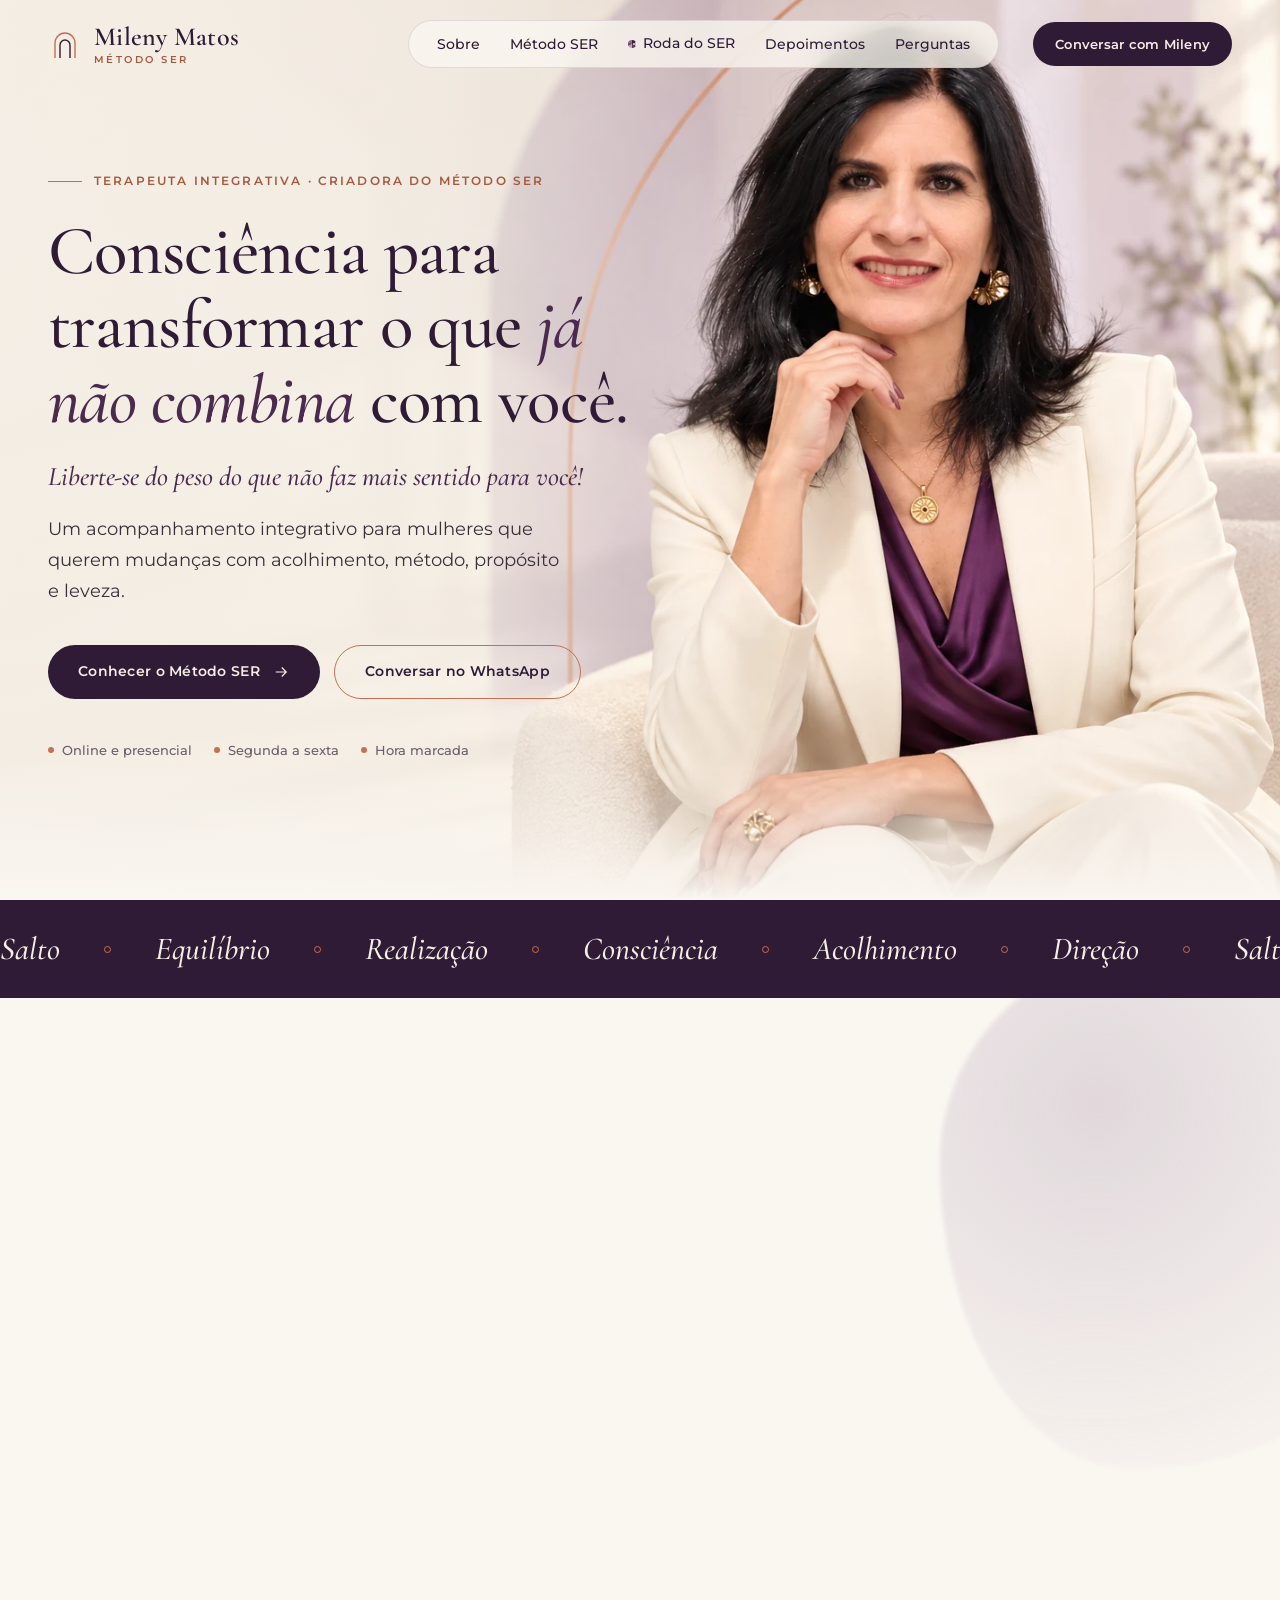
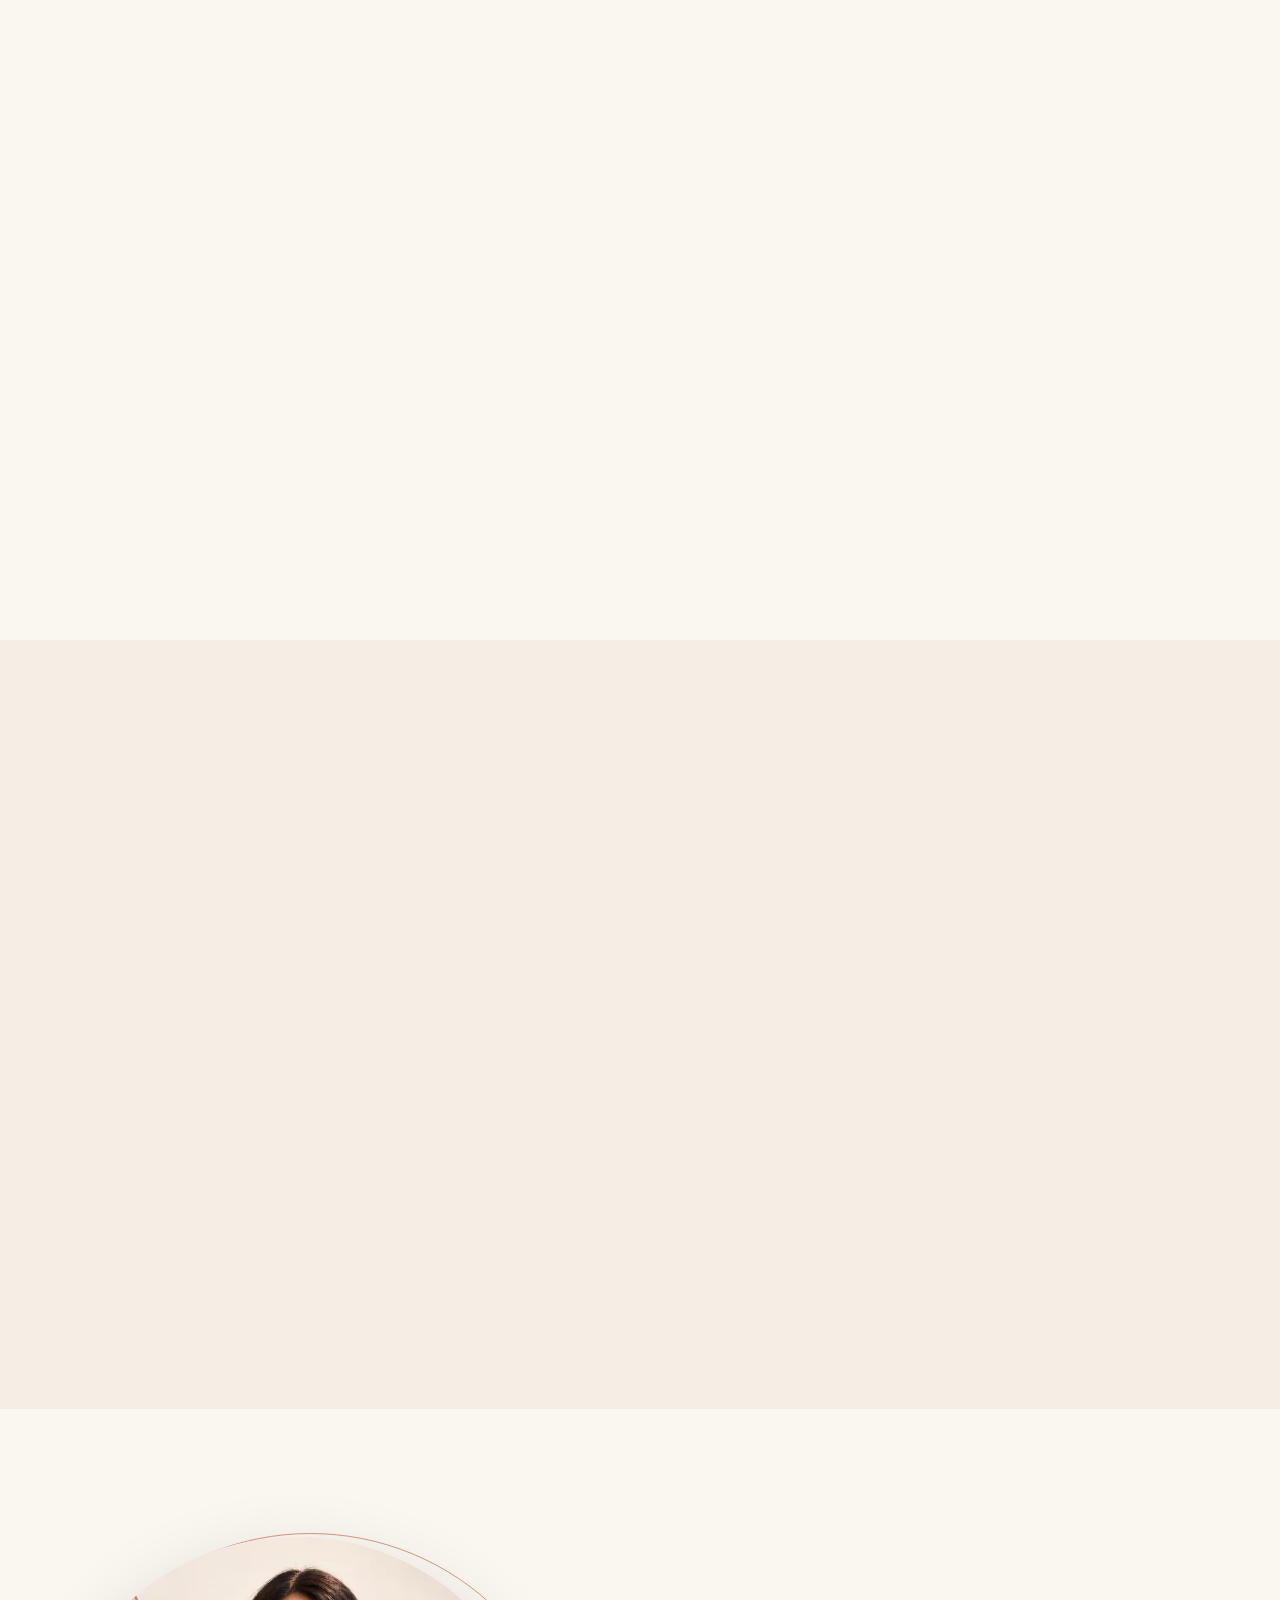
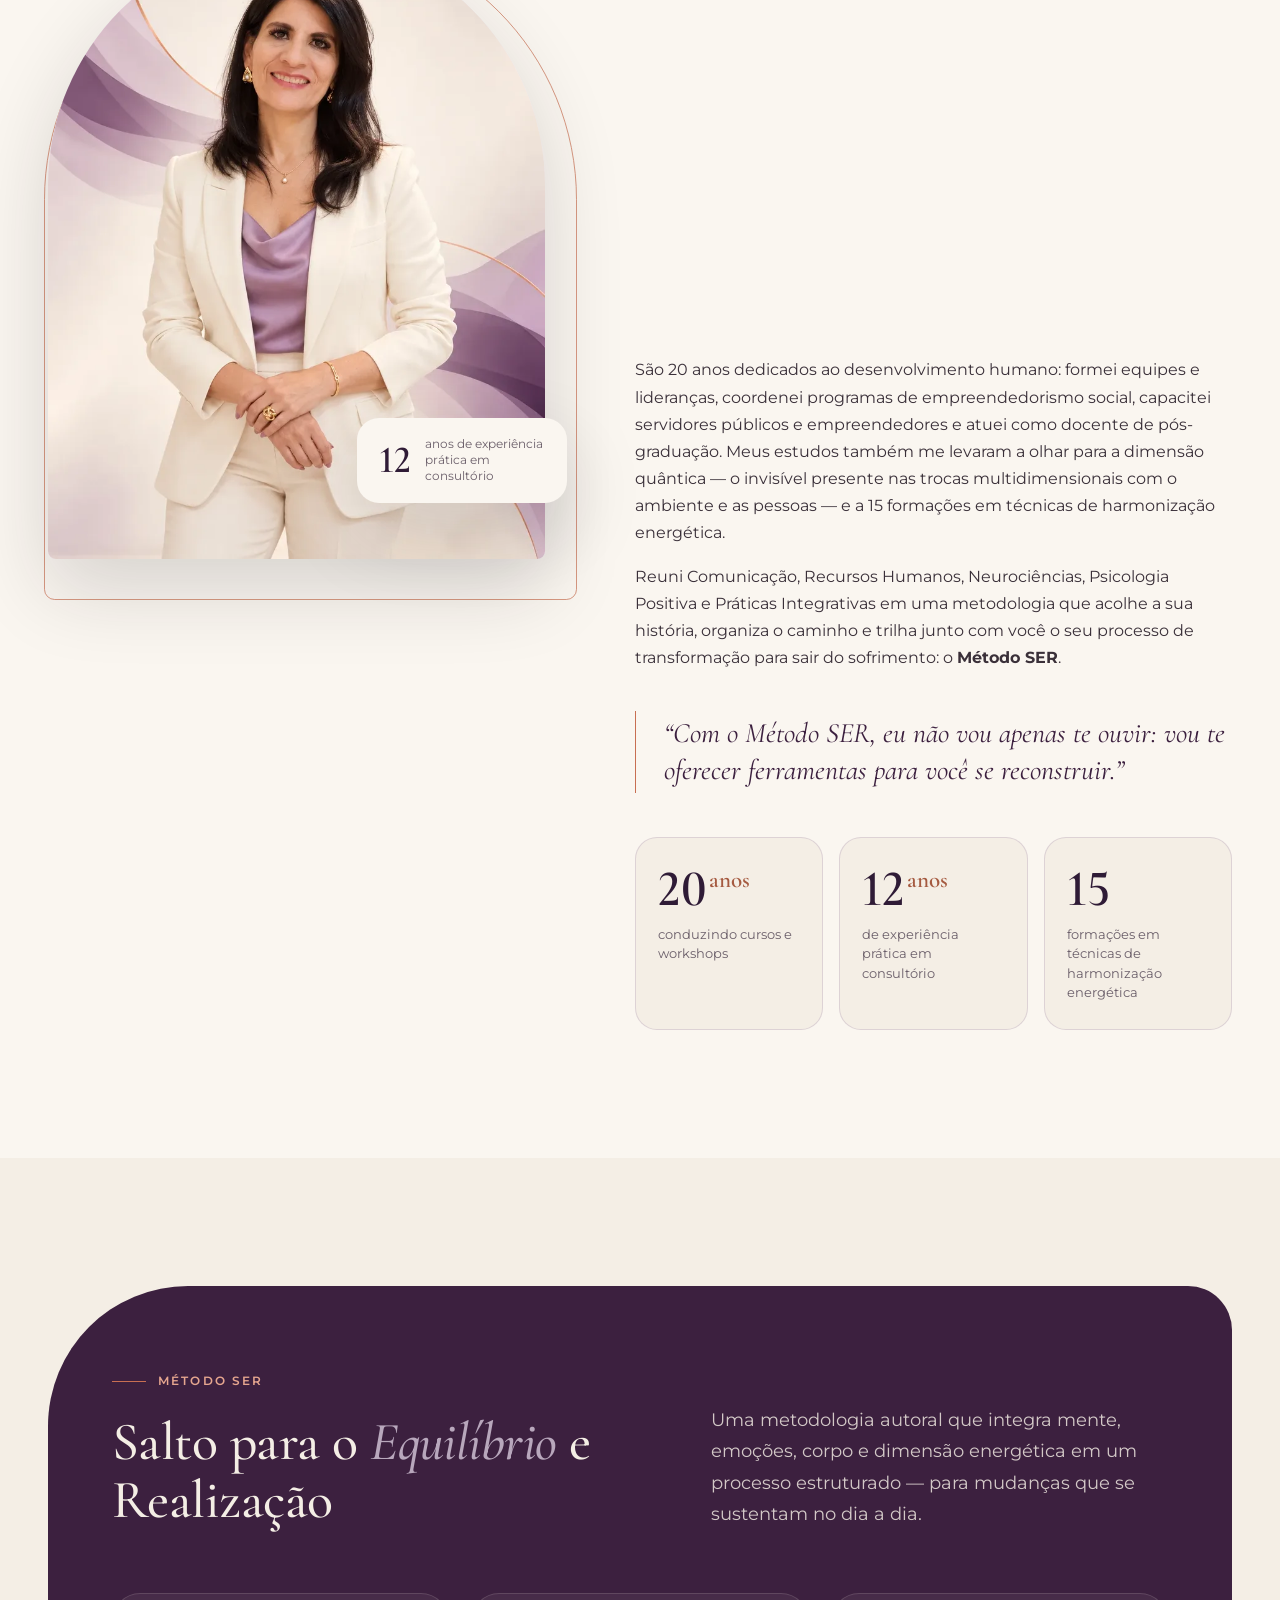
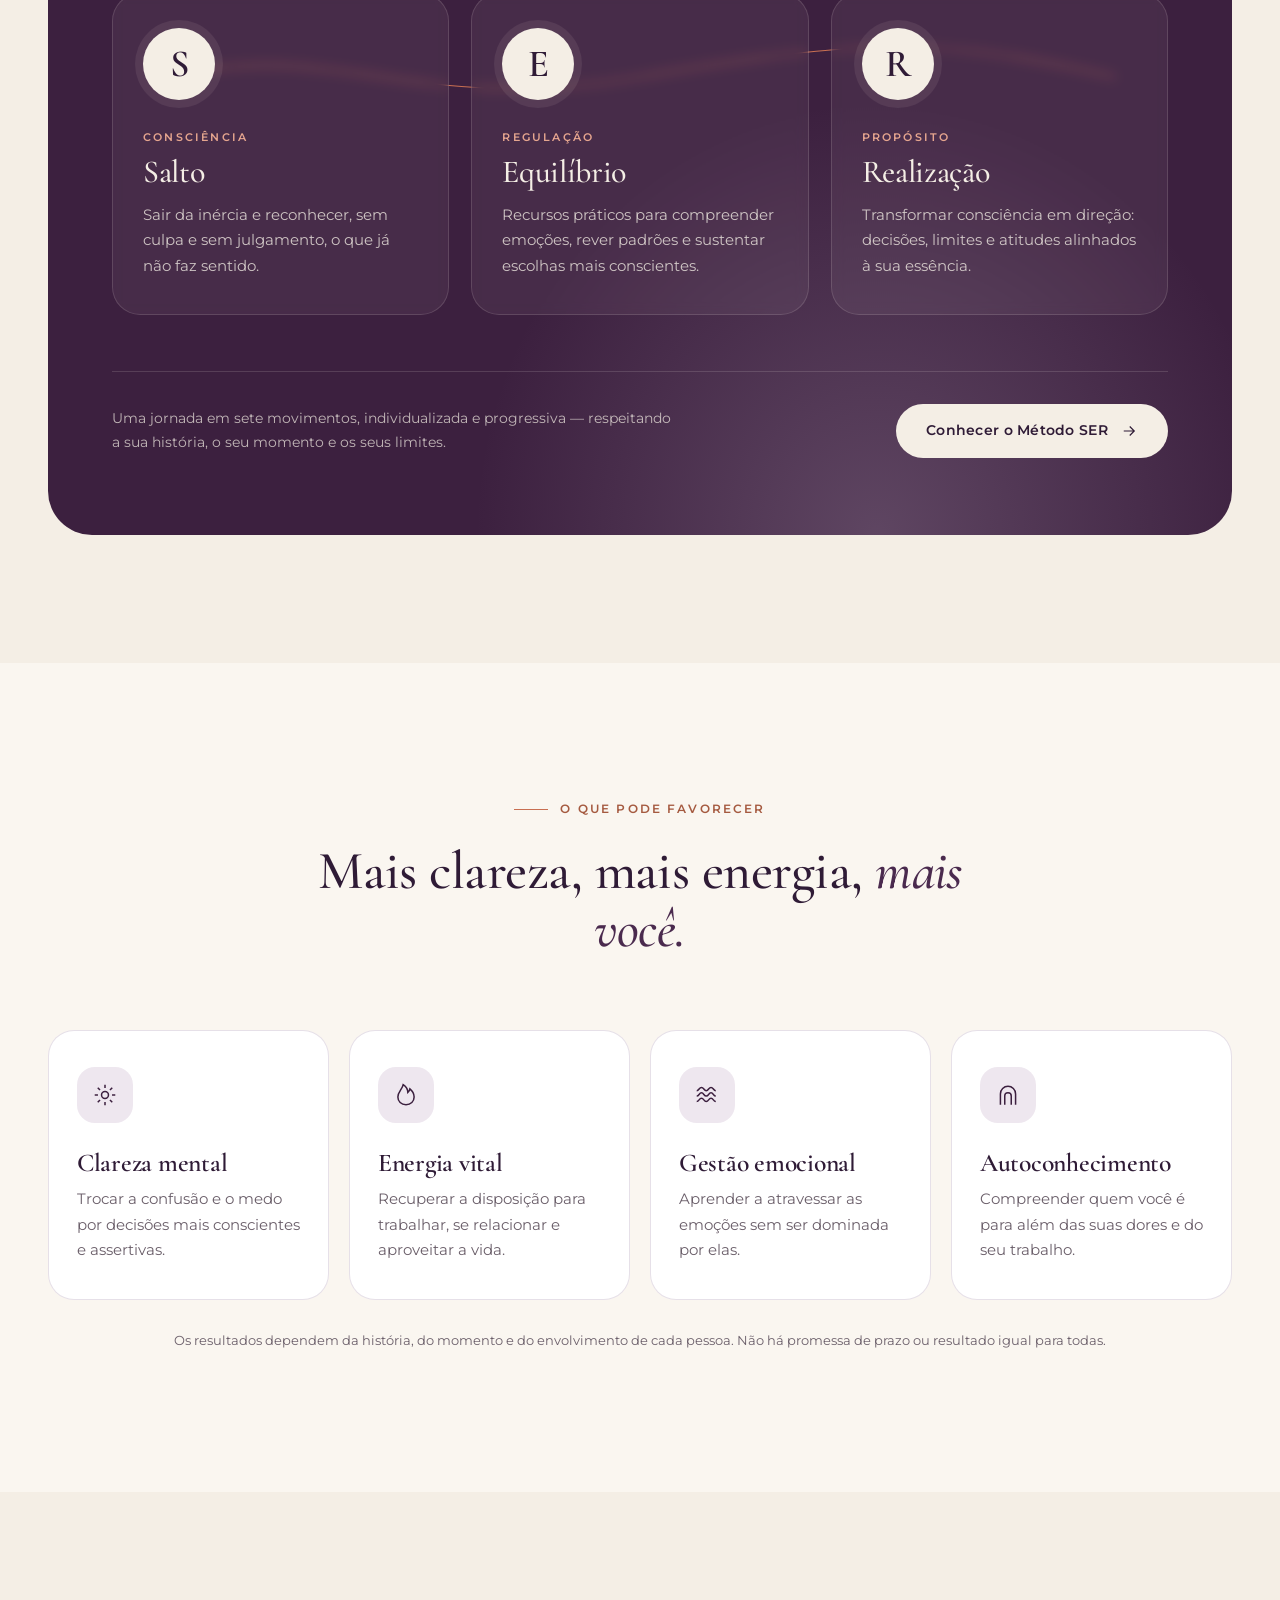
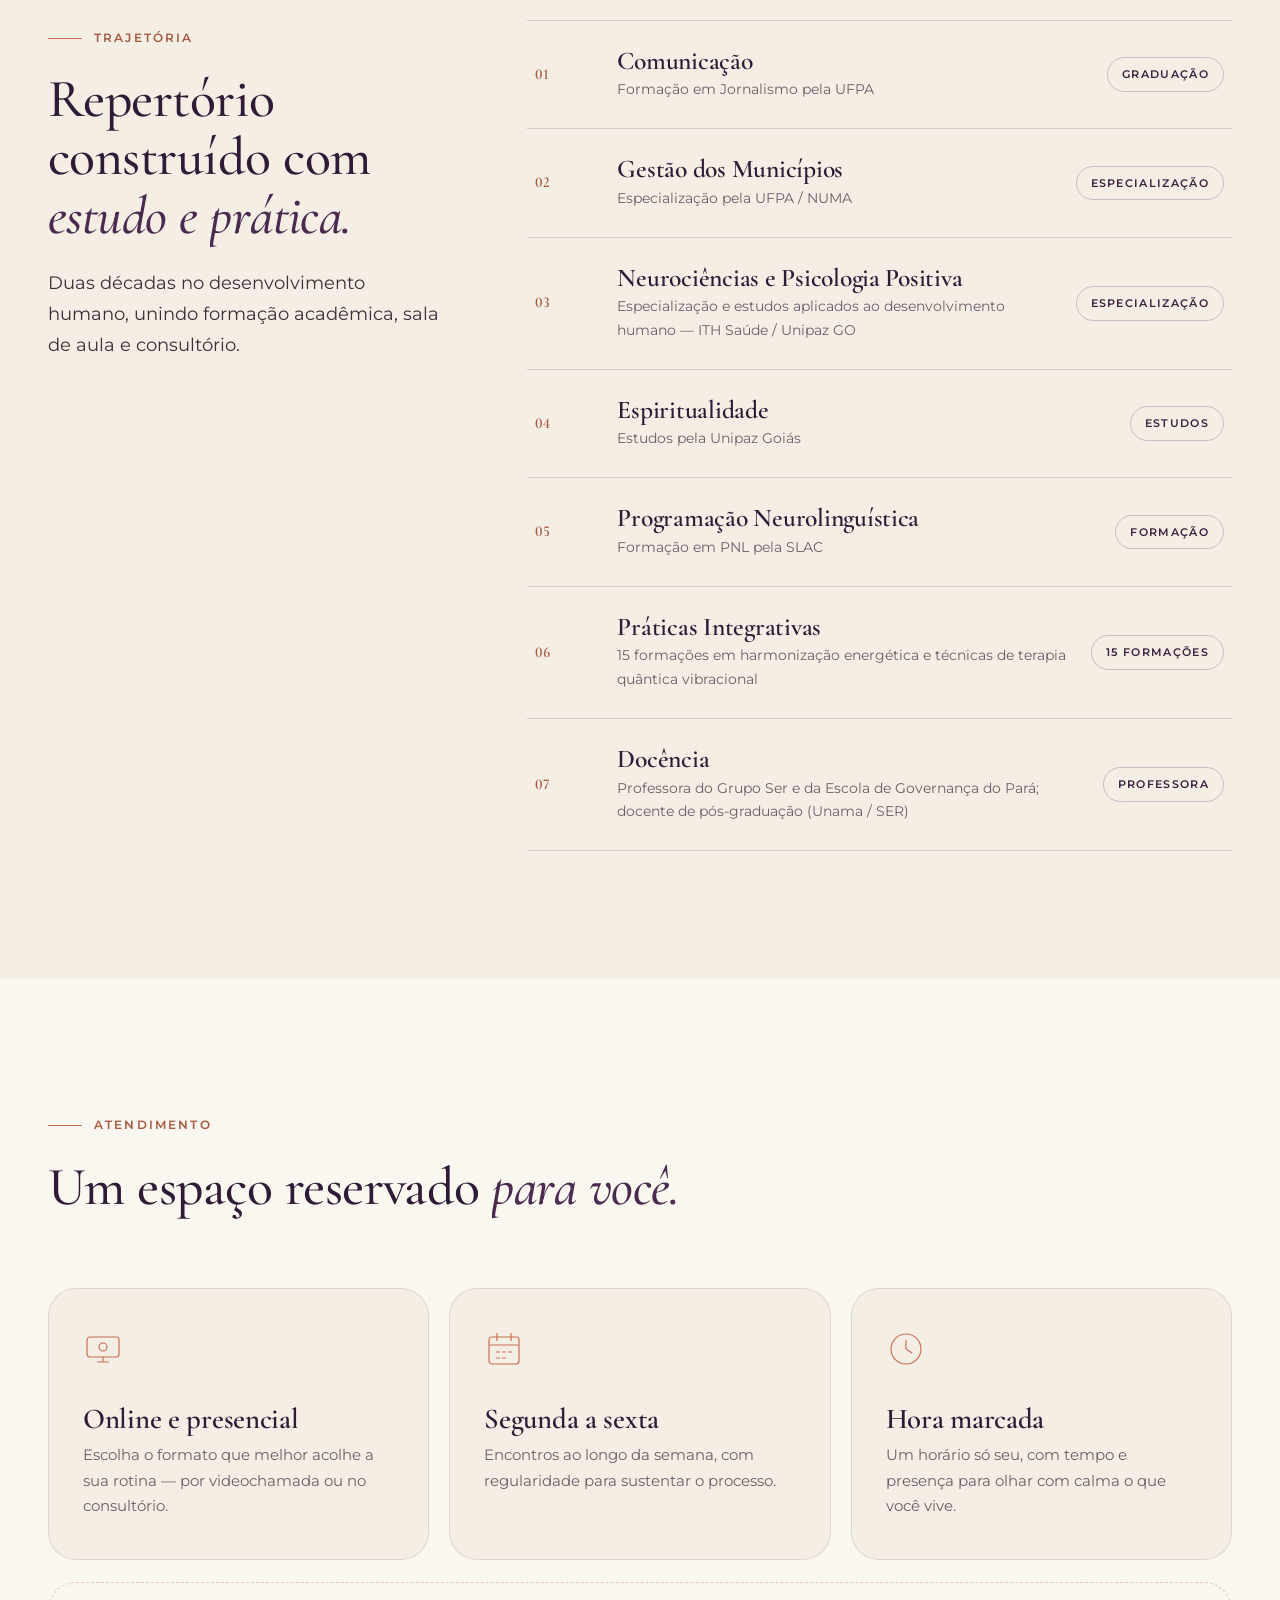
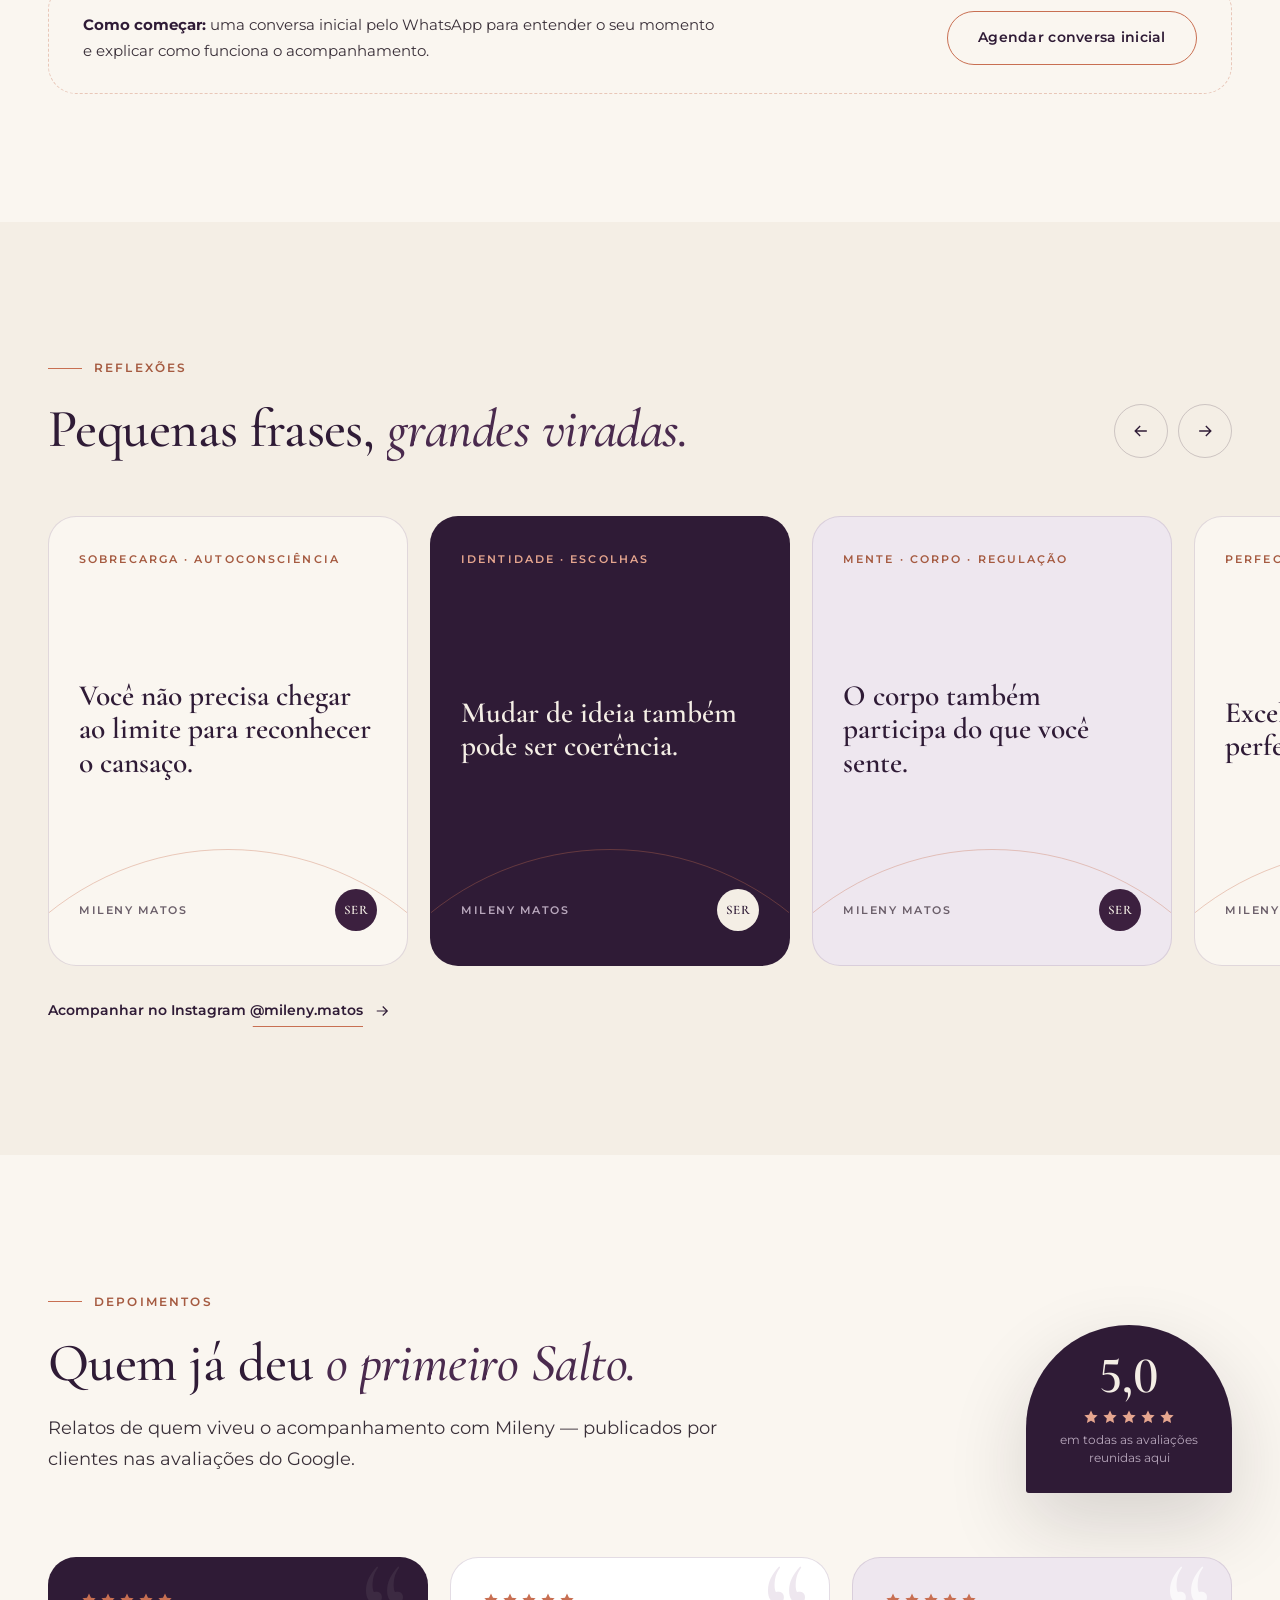
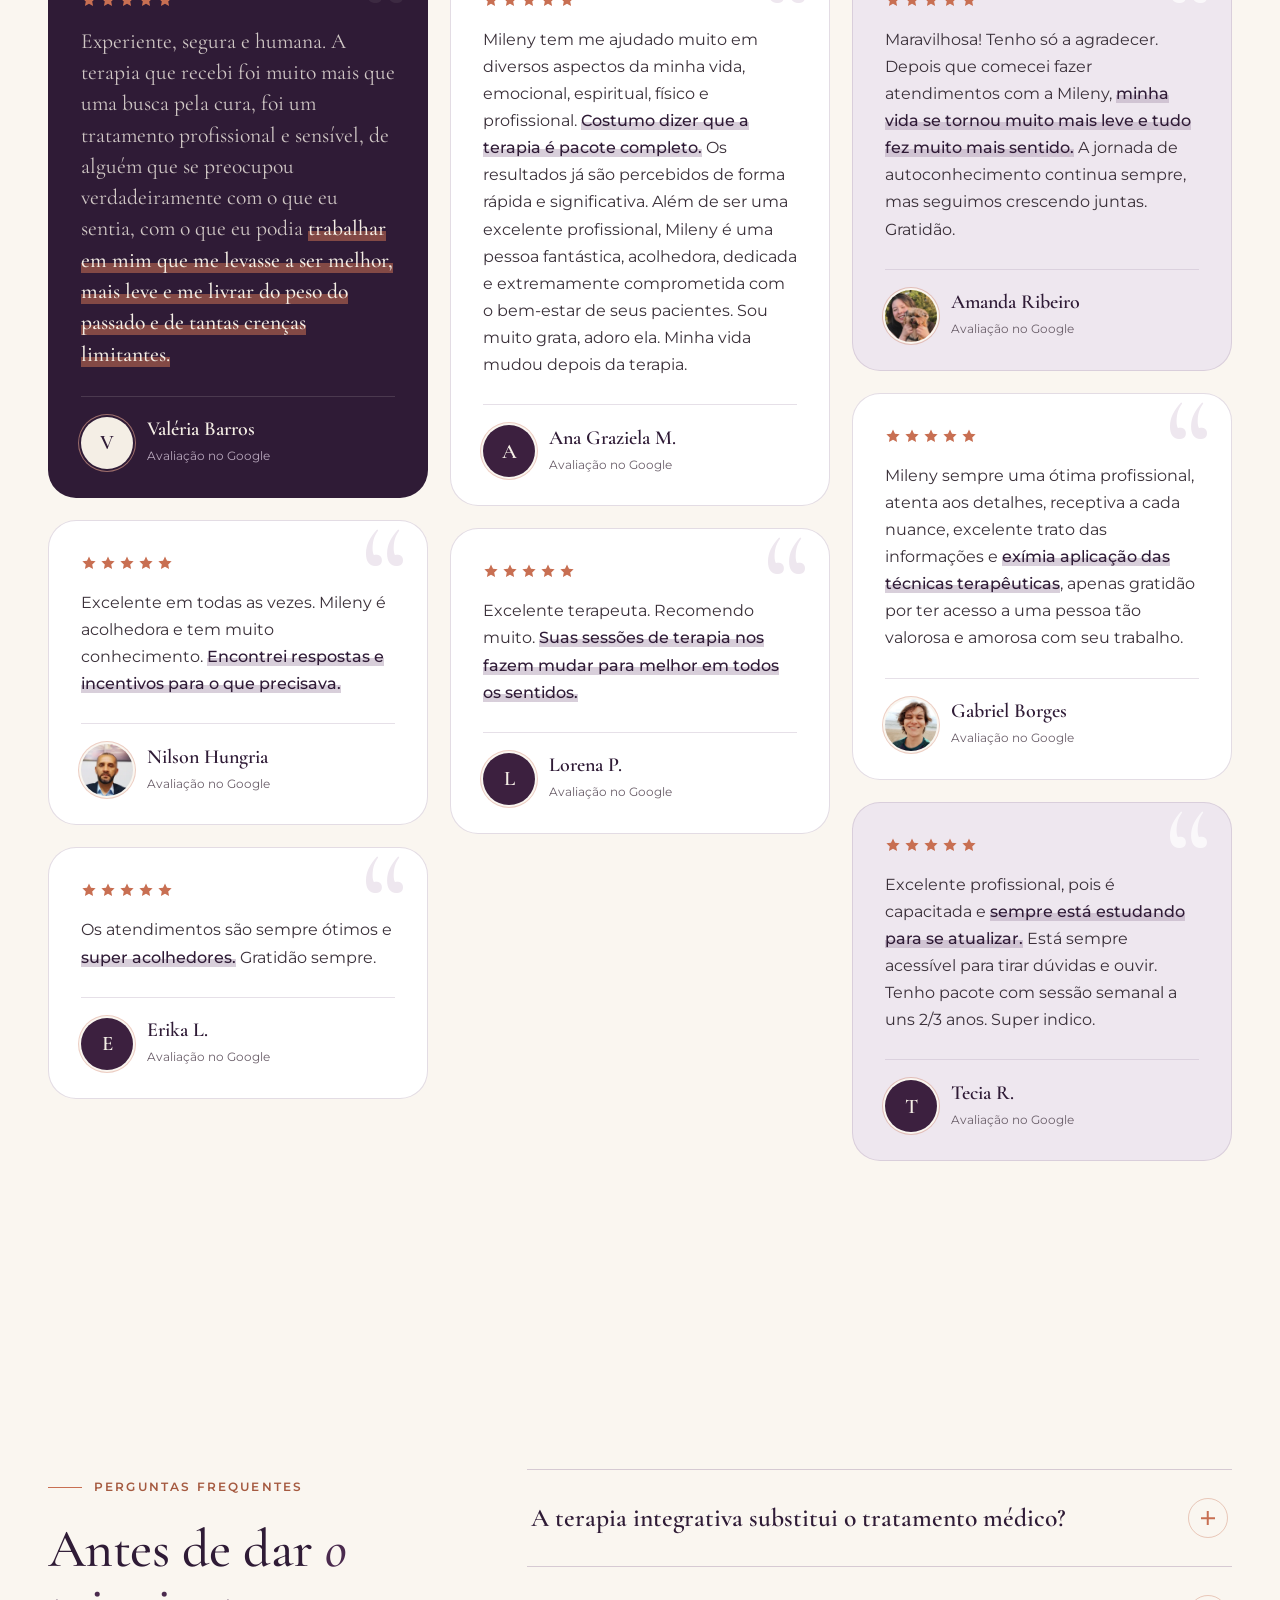
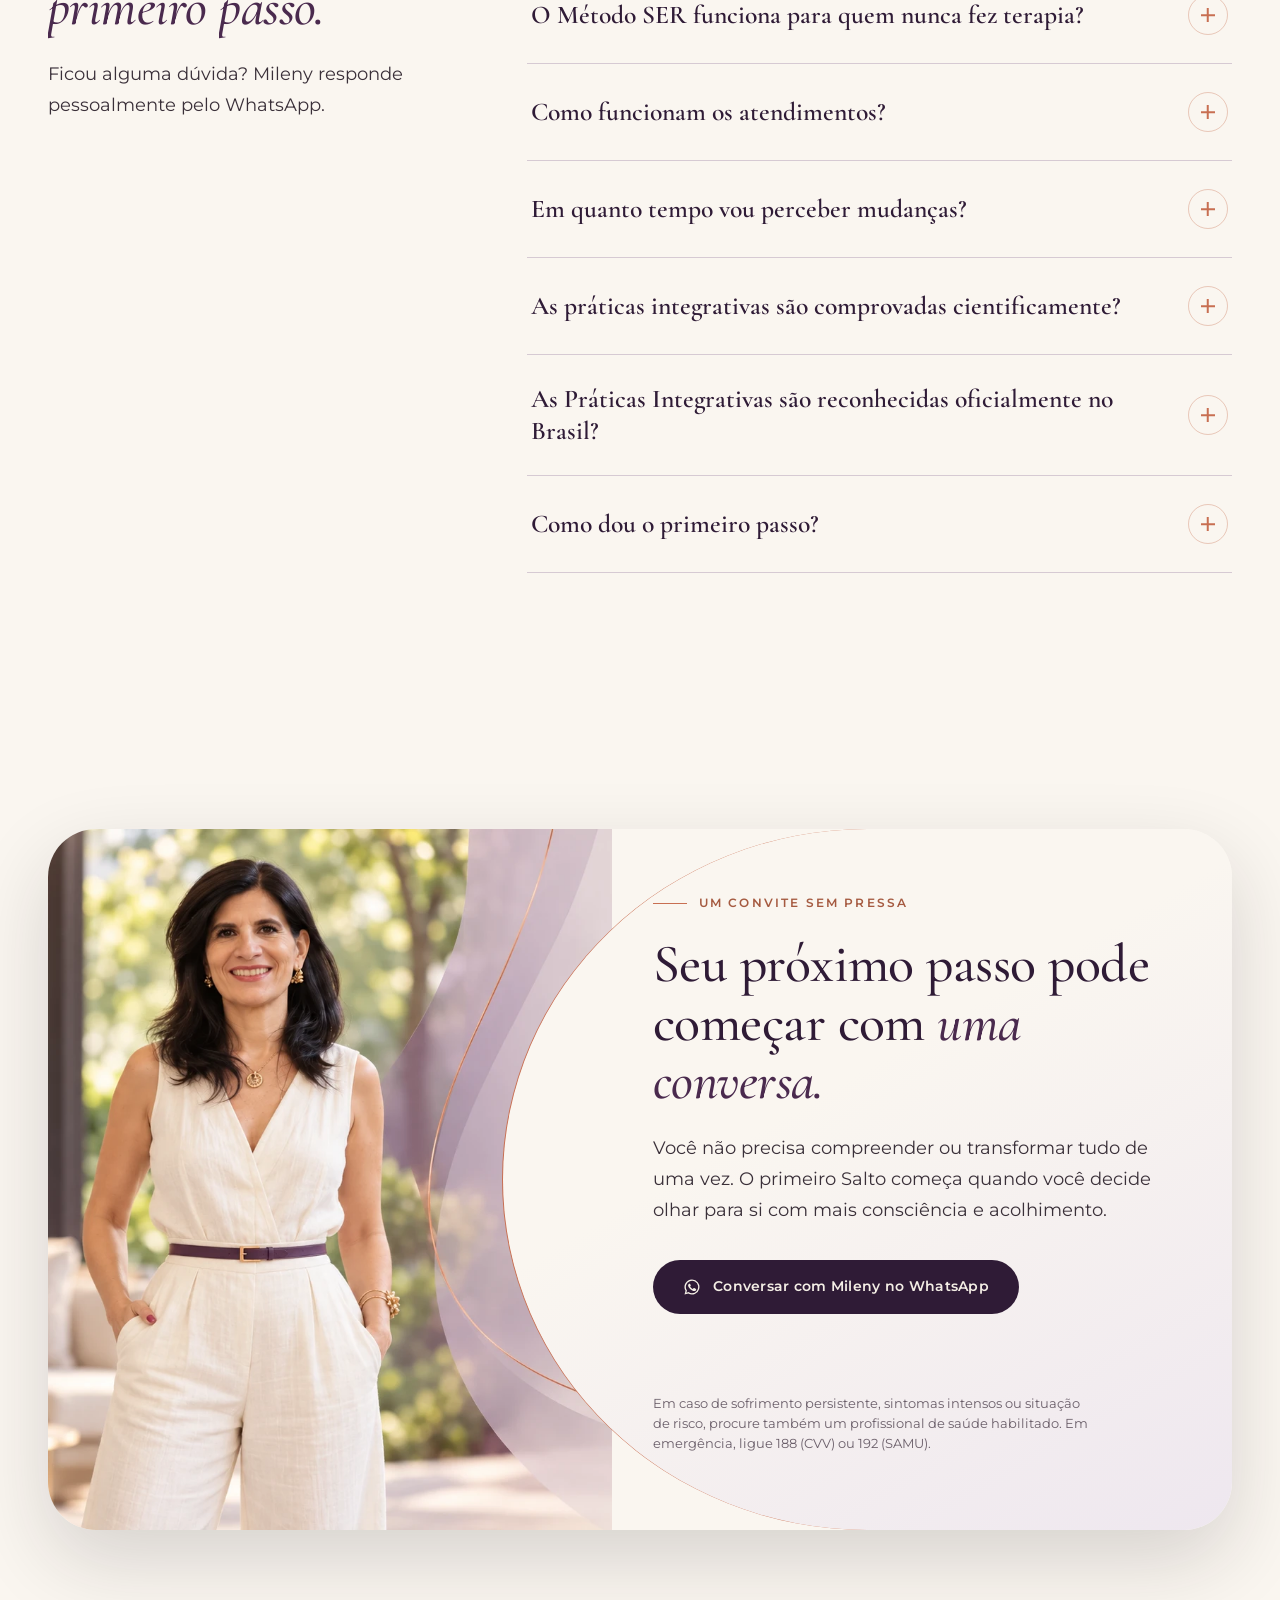
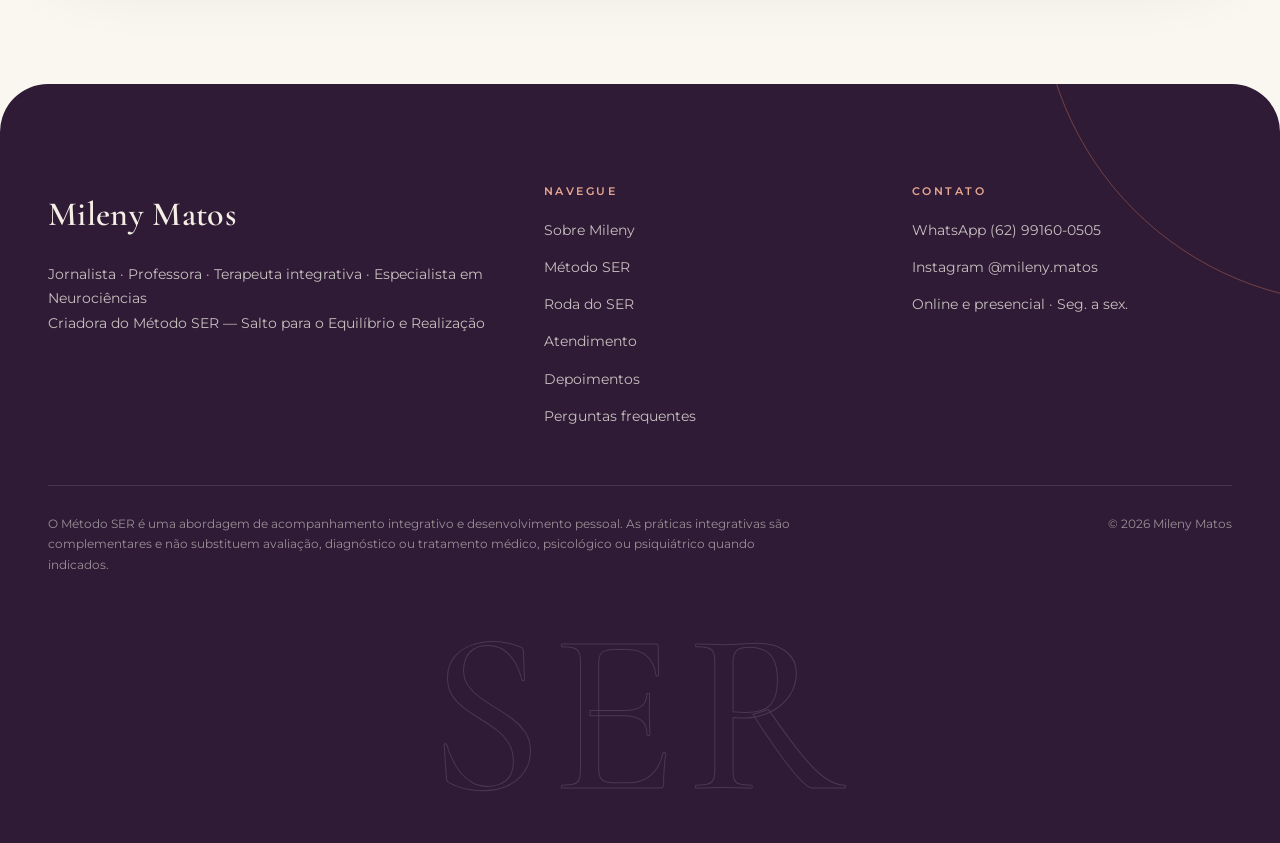
==== commit a71d1293: "Depoimentos com foto e nome completo - Fotos de Nilson Hungria, Gabriel Borges e Amanda Ribeiro nos " ====
--- a/index.html
+++ b/index.html
@@ -427,12 +427,12 @@
           <figure class="testi dark">
             <div class="testi-stars" aria-label="5 de 5 estrelas"><svg viewBox="0 0 20 20" aria-hidden="true"><path d="M10 1.8l2.5 5.3 5.8.7-4.3 4 1.1 5.7L10 14.7l-5.1 2.8 1.1-5.7-4.3-4 5.8-.7z"/></svg><svg viewBox="0 0 20 20" aria-hidden="true"><path d="M10 1.8l2.5 5.3 5.8.7-4.3 4 1.1 5.7L10 14.7l-5.1 2.8 1.1-5.7-4.3-4 5.8-.7z"/></svg><svg viewBox="0 0 20 20" aria-hidden="true"><path d="M10 1.8l2.5 5.3 5.8.7-4.3 4 1.1 5.7L10 14.7l-5.1 2.8 1.1-5.7-4.3-4 5.8-.7z"/></svg><svg viewBox="0 0 20 20" aria-hidden="true"><path d="M10 1.8l2.5 5.3 5.8.7-4.3 4 1.1 5.7L10 14.7l-5.1 2.8 1.1-5.7-4.3-4 5.8-.7z"/></svg><svg viewBox="0 0 20 20" aria-hidden="true"><path d="M10 1.8l2.5 5.3 5.8.7-4.3 4 1.1 5.7L10 14.7l-5.1 2.8 1.1-5.7-4.3-4 5.8-.7z"/></svg></div>
             <blockquote><p>Experiente, segura e humana. A terapia que recebi foi muito mais que uma busca pela cura, foi um tratamento profissional e sensível, de alguém que se preocupou verdadeiramente com o que eu sentia, com o que eu podia <mark>trabalhar em mim que me levasse a ser melhor, mais leve e me livrar do peso do passado e de tantas crenças limitantes.</mark></p></blockquote>
-            <figcaption><span class="testi-avatar" aria-hidden="true">V</span><span><strong>Valéria B.</strong><small>Avaliação no Google</small></span></figcaption>
+            <figcaption><span class="testi-avatar" aria-hidden="true">V</span><span><strong>Valéria Barros</strong><small>Avaliação no Google</small></span></figcaption>
           </figure>
           <figure class="testi">
             <div class="testi-stars" aria-label="5 de 5 estrelas"><svg viewBox="0 0 20 20" aria-hidden="true"><path d="M10 1.8l2.5 5.3 5.8.7-4.3 4 1.1 5.7L10 14.7l-5.1 2.8 1.1-5.7-4.3-4 5.8-.7z"/></svg><svg viewBox="0 0 20 20" aria-hidden="true"><path d="M10 1.8l2.5 5.3 5.8.7-4.3 4 1.1 5.7L10 14.7l-5.1 2.8 1.1-5.7-4.3-4 5.8-.7z"/></svg><svg viewBox="0 0 20 20" aria-hidden="true"><path d="M10 1.8l2.5 5.3 5.8.7-4.3 4 1.1 5.7L10 14.7l-5.1 2.8 1.1-5.7-4.3-4 5.8-.7z"/></svg><svg viewBox="0 0 20 20" aria-hidden="true"><path d="M10 1.8l2.5 5.3 5.8.7-4.3 4 1.1 5.7L10 14.7l-5.1 2.8 1.1-5.7-4.3-4 5.8-.7z"/></svg><svg viewBox="0 0 20 20" aria-hidden="true"><path d="M10 1.8l2.5 5.3 5.8.7-4.3 4 1.1 5.7L10 14.7l-5.1 2.8 1.1-5.7-4.3-4 5.8-.7z"/></svg></div>
             <blockquote><p>Excelente em todas as vezes. Mileny é acolhedora e tem muito conhecimento. <mark>Encontrei respostas e incentivos para o que precisava.</mark></p></blockquote>
-            <figcaption><span class="testi-avatar" aria-hidden="true">N</span><span><strong>Nilson H.</strong><small>Avaliação no Google</small></span></figcaption>
+            <figcaption><img class="testi-avatar" src="assets/img/depoimentos/nilson-hungria.webp" width="240" height="240" loading="lazy" alt=""><span><strong>Nilson Hungria</strong><small>Avaliação no Google</small></span></figcaption>
           </figure>
           <figure class="testi">
             <div class="testi-stars" aria-label="5 de 5 estrelas"><svg viewBox="0 0 20 20" aria-hidden="true"><path d="M10 1.8l2.5 5.3 5.8.7-4.3 4 1.1 5.7L10 14.7l-5.1 2.8 1.1-5.7-4.3-4 5.8-.7z"/></svg><svg viewBox="0 0 20 20" aria-hidden="true"><path d="M10 1.8l2.5 5.3 5.8.7-4.3 4 1.1 5.7L10 14.7l-5.1 2.8 1.1-5.7-4.3-4 5.8-.7z"/></svg><svg viewBox="0 0 20 20" aria-hidden="true"><path d="M10 1.8l2.5 5.3 5.8.7-4.3 4 1.1 5.7L10 14.7l-5.1 2.8 1.1-5.7-4.3-4 5.8-.7z"/></svg><svg viewBox="0 0 20 20" aria-hidden="true"><path d="M10 1.8l2.5 5.3 5.8.7-4.3 4 1.1 5.7L10 14.7l-5.1 2.8 1.1-5.7-4.3-4 5.8-.7z"/></svg><svg viewBox="0 0 20 20" aria-hidden="true"><path d="M10 1.8l2.5 5.3 5.8.7-4.3 4 1.1 5.7L10 14.7l-5.1 2.8 1.1-5.7-4.3-4 5.8-.7z"/></svg></div>
@@ -452,12 +452,12 @@
           <figure class="testi lav">
             <div class="testi-stars" aria-label="5 de 5 estrelas"><svg viewBox="0 0 20 20" aria-hidden="true"><path d="M10 1.8l2.5 5.3 5.8.7-4.3 4 1.1 5.7L10 14.7l-5.1 2.8 1.1-5.7-4.3-4 5.8-.7z"/></svg><svg viewBox="0 0 20 20" aria-hidden="true"><path d="M10 1.8l2.5 5.3 5.8.7-4.3 4 1.1 5.7L10 14.7l-5.1 2.8 1.1-5.7-4.3-4 5.8-.7z"/></svg><svg viewBox="0 0 20 20" aria-hidden="true"><path d="M10 1.8l2.5 5.3 5.8.7-4.3 4 1.1 5.7L10 14.7l-5.1 2.8 1.1-5.7-4.3-4 5.8-.7z"/></svg><svg viewBox="0 0 20 20" aria-hidden="true"><path d="M10 1.8l2.5 5.3 5.8.7-4.3 4 1.1 5.7L10 14.7l-5.1 2.8 1.1-5.7-4.3-4 5.8-.7z"/></svg><svg viewBox="0 0 20 20" aria-hidden="true"><path d="M10 1.8l2.5 5.3 5.8.7-4.3 4 1.1 5.7L10 14.7l-5.1 2.8 1.1-5.7-4.3-4 5.8-.7z"/></svg></div>
             <blockquote><p>Maravilhosa! Tenho só a agradecer. Depois que comecei fazer atendimentos com a Mileny, <mark>minha vida se tornou muito mais leve e tudo fez muito mais sentido.</mark> A jornada de autoconhecimento continua sempre, mas seguimos crescendo juntas. Gratidão.</p></blockquote>
-            <figcaption><span class="testi-avatar" aria-hidden="true">A</span><span><strong>Amanda M.</strong><small>Avaliação no Google</small></span></figcaption>
+            <figcaption><img class="testi-avatar" src="assets/img/depoimentos/amanda-ribeiro.webp" width="240" height="240" loading="lazy" alt=""><span><strong>Amanda Ribeiro</strong><small>Avaliação no Google</small></span></figcaption>
           </figure>
           <figure class="testi">
             <div class="testi-stars" aria-label="5 de 5 estrelas"><svg viewBox="0 0 20 20" aria-hidden="true"><path d="M10 1.8l2.5 5.3 5.8.7-4.3 4 1.1 5.7L10 14.7l-5.1 2.8 1.1-5.7-4.3-4 5.8-.7z"/></svg><svg viewBox="0 0 20 20" aria-hidden="true"><path d="M10 1.8l2.5 5.3 5.8.7-4.3 4 1.1 5.7L10 14.7l-5.1 2.8 1.1-5.7-4.3-4 5.8-.7z"/></svg><svg viewBox="0 0 20 20" aria-hidden="true"><path d="M10 1.8l2.5 5.3 5.8.7-4.3 4 1.1 5.7L10 14.7l-5.1 2.8 1.1-5.7-4.3-4 5.8-.7z"/></svg><svg viewBox="0 0 20 20" aria-hidden="true"><path d="M10 1.8l2.5 5.3 5.8.7-4.3 4 1.1 5.7L10 14.7l-5.1 2.8 1.1-5.7-4.3-4 5.8-.7z"/></svg><svg viewBox="0 0 20 20" aria-hidden="true"><path d="M10 1.8l2.5 5.3 5.8.7-4.3 4 1.1 5.7L10 14.7l-5.1 2.8 1.1-5.7-4.3-4 5.8-.7z"/></svg></div>
             <blockquote><p>Mileny sempre uma ótima profissional, atenta aos detalhes, receptiva a cada nuance, excelente trato das informações e <mark>exímia aplicação das técnicas terapêuticas</mark>, apenas gratidão por ter acesso a uma pessoa tão valorosa e amorosa com seu trabalho.</p></blockquote>
-            <figcaption><span class="testi-avatar" aria-hidden="true">G</span><span><strong>Gabriel</strong><small>Avaliação no Google</small></span></figcaption>
+            <figcaption><img class="testi-avatar" src="assets/img/depoimentos/gabriel-borges.webp" width="240" height="240" loading="lazy" alt=""><span><strong>Gabriel Borges</strong><small>Avaliação no Google</small></span></figcaption>
           </figure>
           <figure class="testi lav">
             <div class="testi-stars" aria-label="5 de 5 estrelas"><svg viewBox="0 0 20 20" aria-hidden="true"><path d="M10 1.8l2.5 5.3 5.8.7-4.3 4 1.1 5.7L10 14.7l-5.1 2.8 1.1-5.7-4.3-4 5.8-.7z"/></svg><svg viewBox="0 0 20 20" aria-hidden="true"><path d="M10 1.8l2.5 5.3 5.8.7-4.3 4 1.1 5.7L10 14.7l-5.1 2.8 1.1-5.7-4.3-4 5.8-.7z"/></svg><svg viewBox="0 0 20 20" aria-hidden="true"><path d="M10 1.8l2.5 5.3 5.8.7-4.3 4 1.1 5.7L10 14.7l-5.1 2.8 1.1-5.7-4.3-4 5.8-.7z"/></svg><svg viewBox="0 0 20 20" aria-hidden="true"><path d="M10 1.8l2.5 5.3 5.8.7-4.3 4 1.1 5.7L10 14.7l-5.1 2.8 1.1-5.7-4.3-4 5.8-.7z"/></svg><svg viewBox="0 0 20 20" aria-hidden="true"><path d="M10 1.8l2.5 5.3 5.8.7-4.3 4 1.1 5.7L10 14.7l-5.1 2.8 1.1-5.7-4.3-4 5.8-.7z"/></svg></div>
--- a/assets/css/style.css
+++ b/assets/css/style.css
@@ -706,11 +706,15 @@
 .testi.is-in mark { background-size: 100% 100%; }
 .testi figcaption { display: flex; align-items: center; gap: 14px; padding-top: 20px; border-top: 1px solid rgba(184, 167, 188, .35); }
 .testi-avatar {
-  width: 44px; height: 44px; border-radius: 50%; flex: none; display: grid; place-items: center;
+  width: 52px; height: 52px; border-radius: 50%; flex: none; display: grid; place-items: center;
+  box-shadow: 0 0 0 2px var(--ivory-2), 0 0 0 3px var(--copper-soft);
   background: var(--plum); color: var(--ivory); font-family: var(--ff-title); font-size: 1.3rem; font-weight: 600;
   transition: transform .6s var(--ease-out);
 }
 .testi:hover .testi-avatar { transform: rotate(-10deg) scale(1.06); }
+img.testi-avatar { object-fit: cover; background: var(--lav-soft); }
+.testi:hover img.testi-avatar { transform: scale(1.08); }
+.testi.dark .testi-avatar { box-shadow: 0 0 0 2px var(--violet), 0 0 0 3px rgba(230, 166, 143, .6); }
 .testi figcaption strong { display: block; font-family: var(--ff-title); font-size: 1.25rem; font-weight: 600; color: var(--violet); line-height: 1.2; }
 .testi figcaption small { font-size: 12px; color: var(--muted); }
 
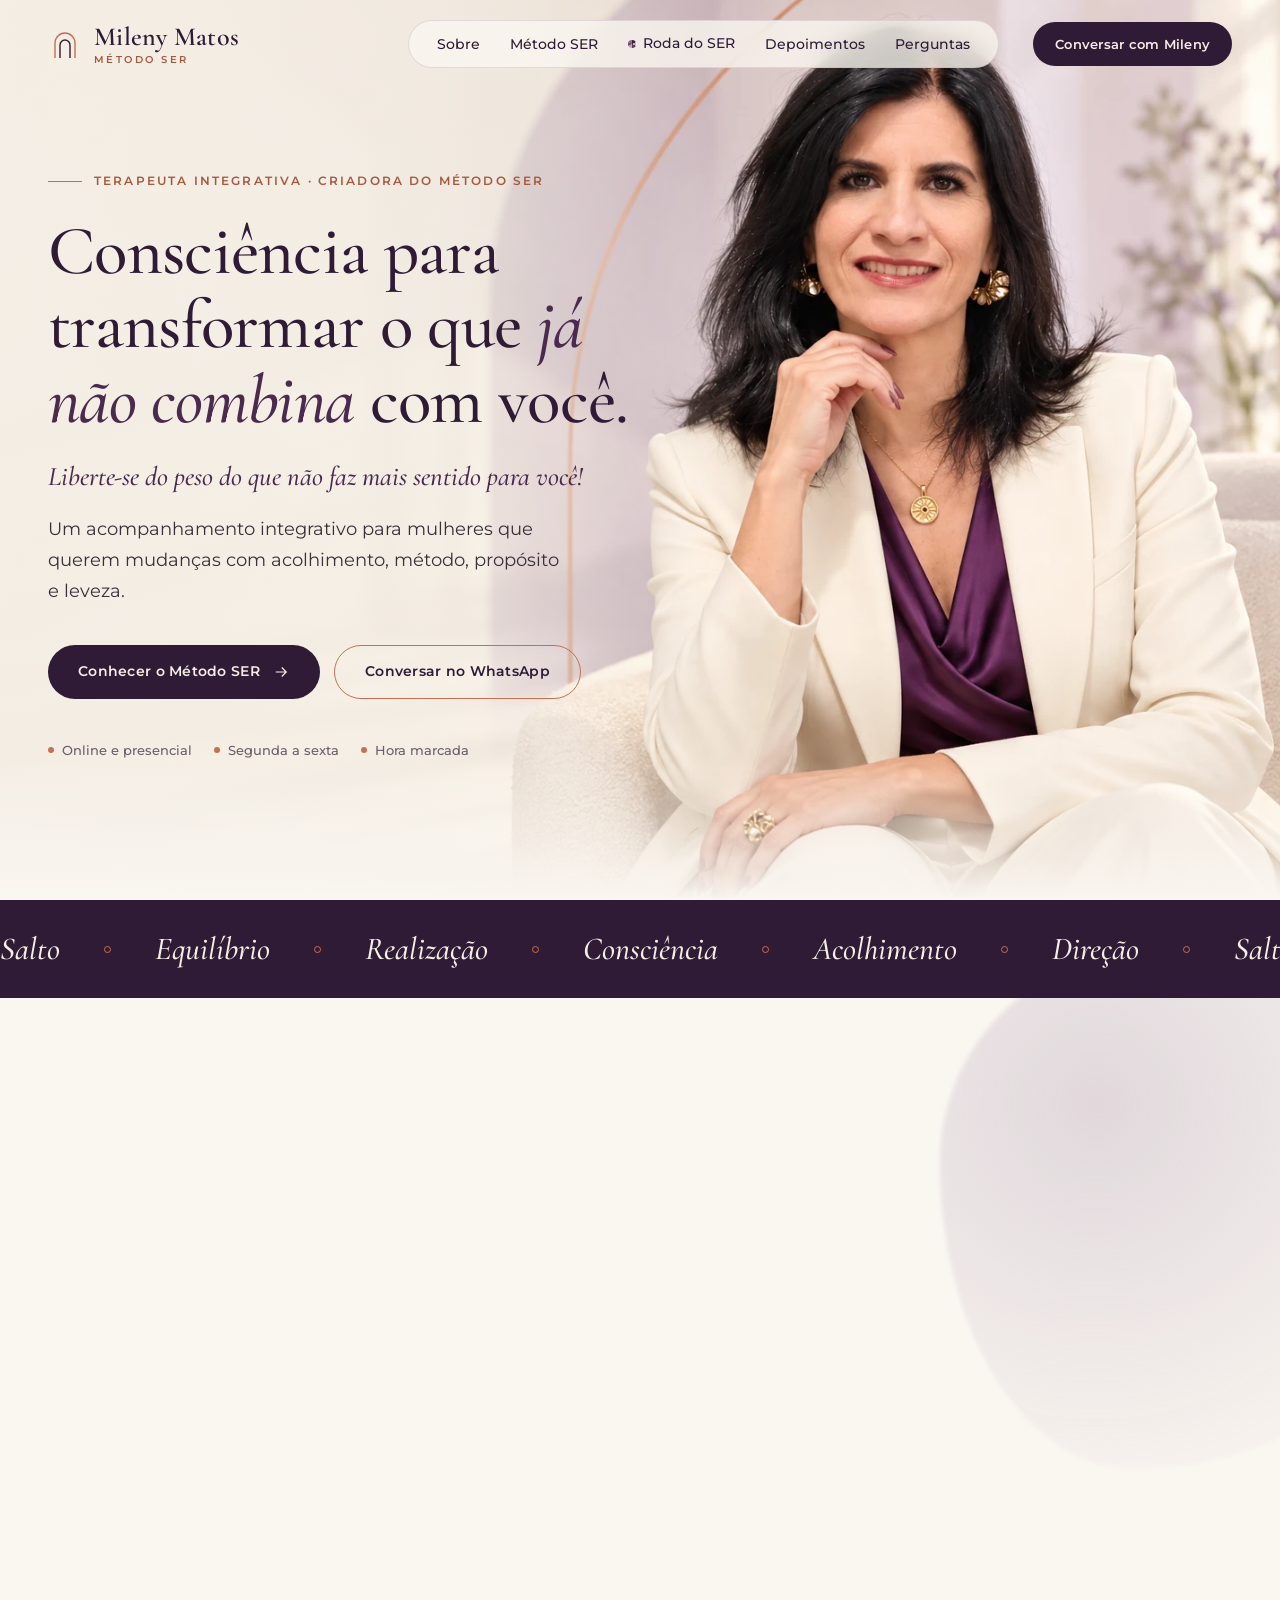
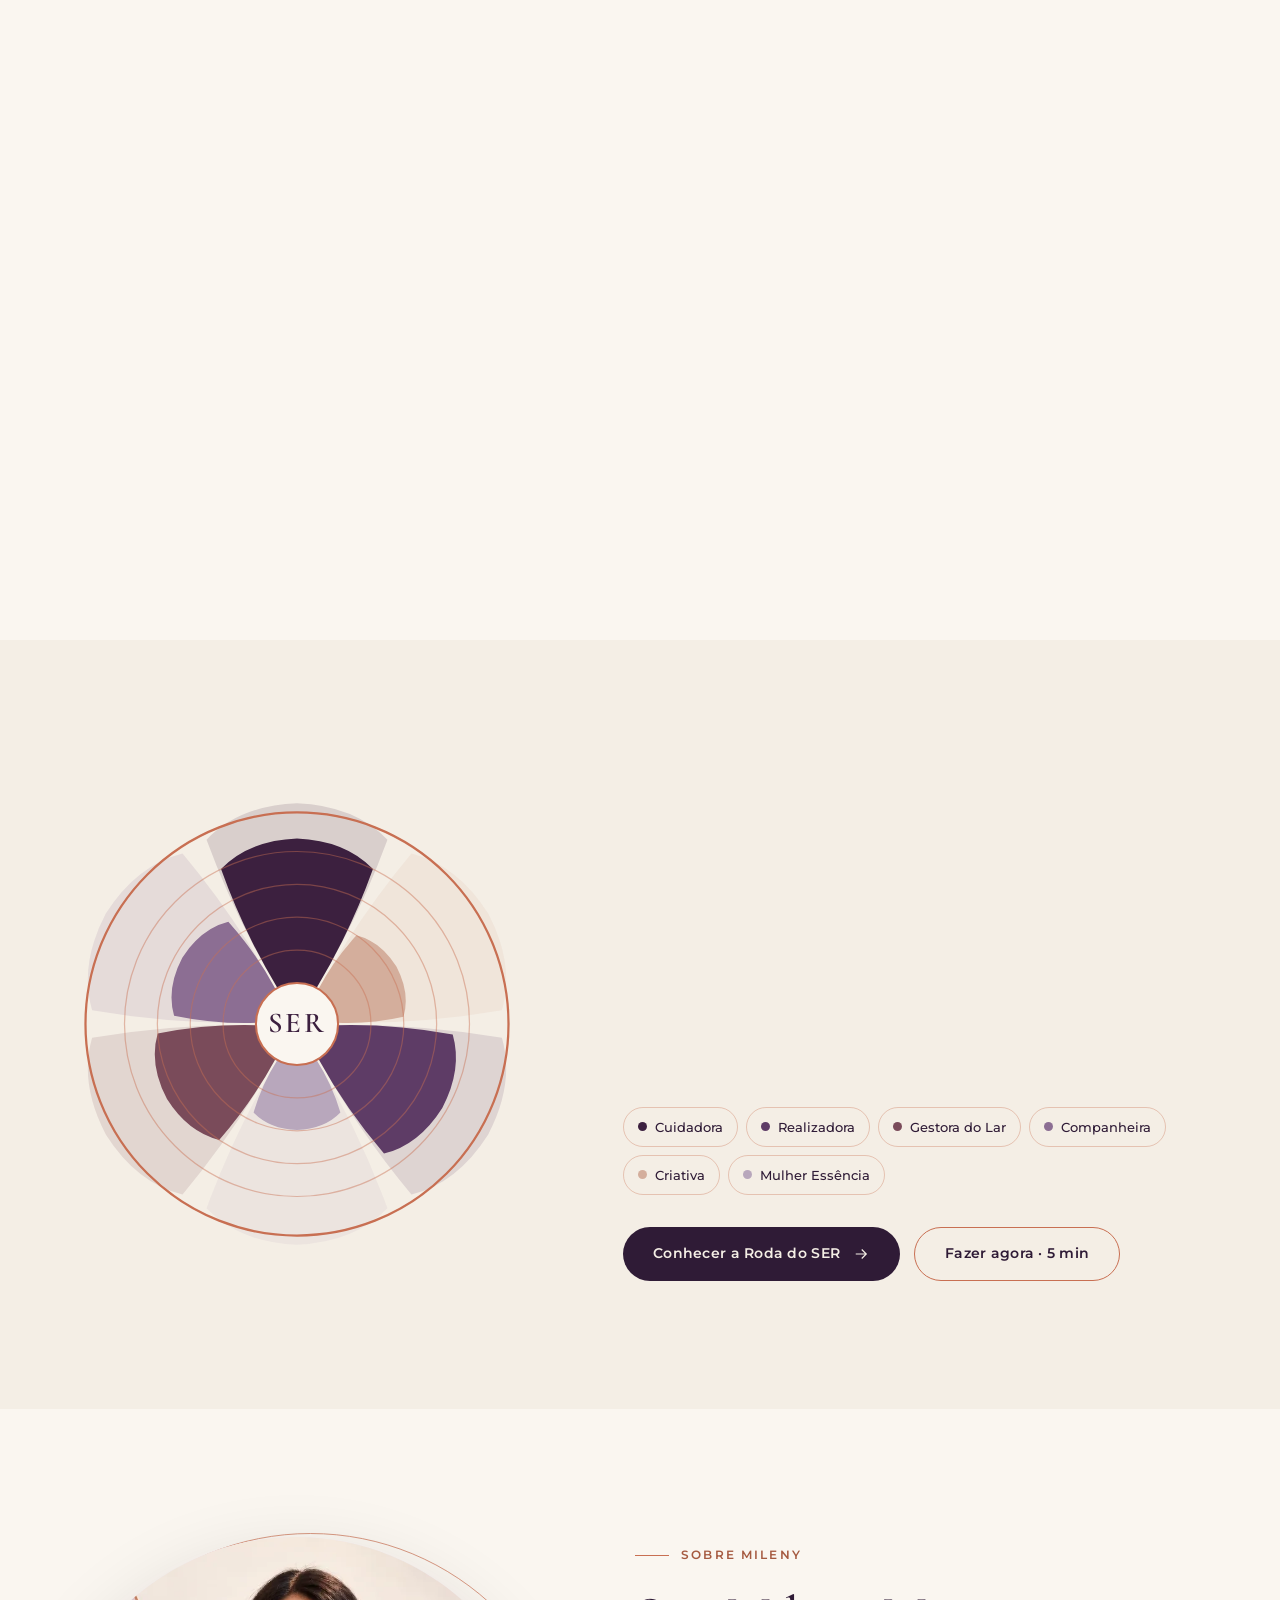
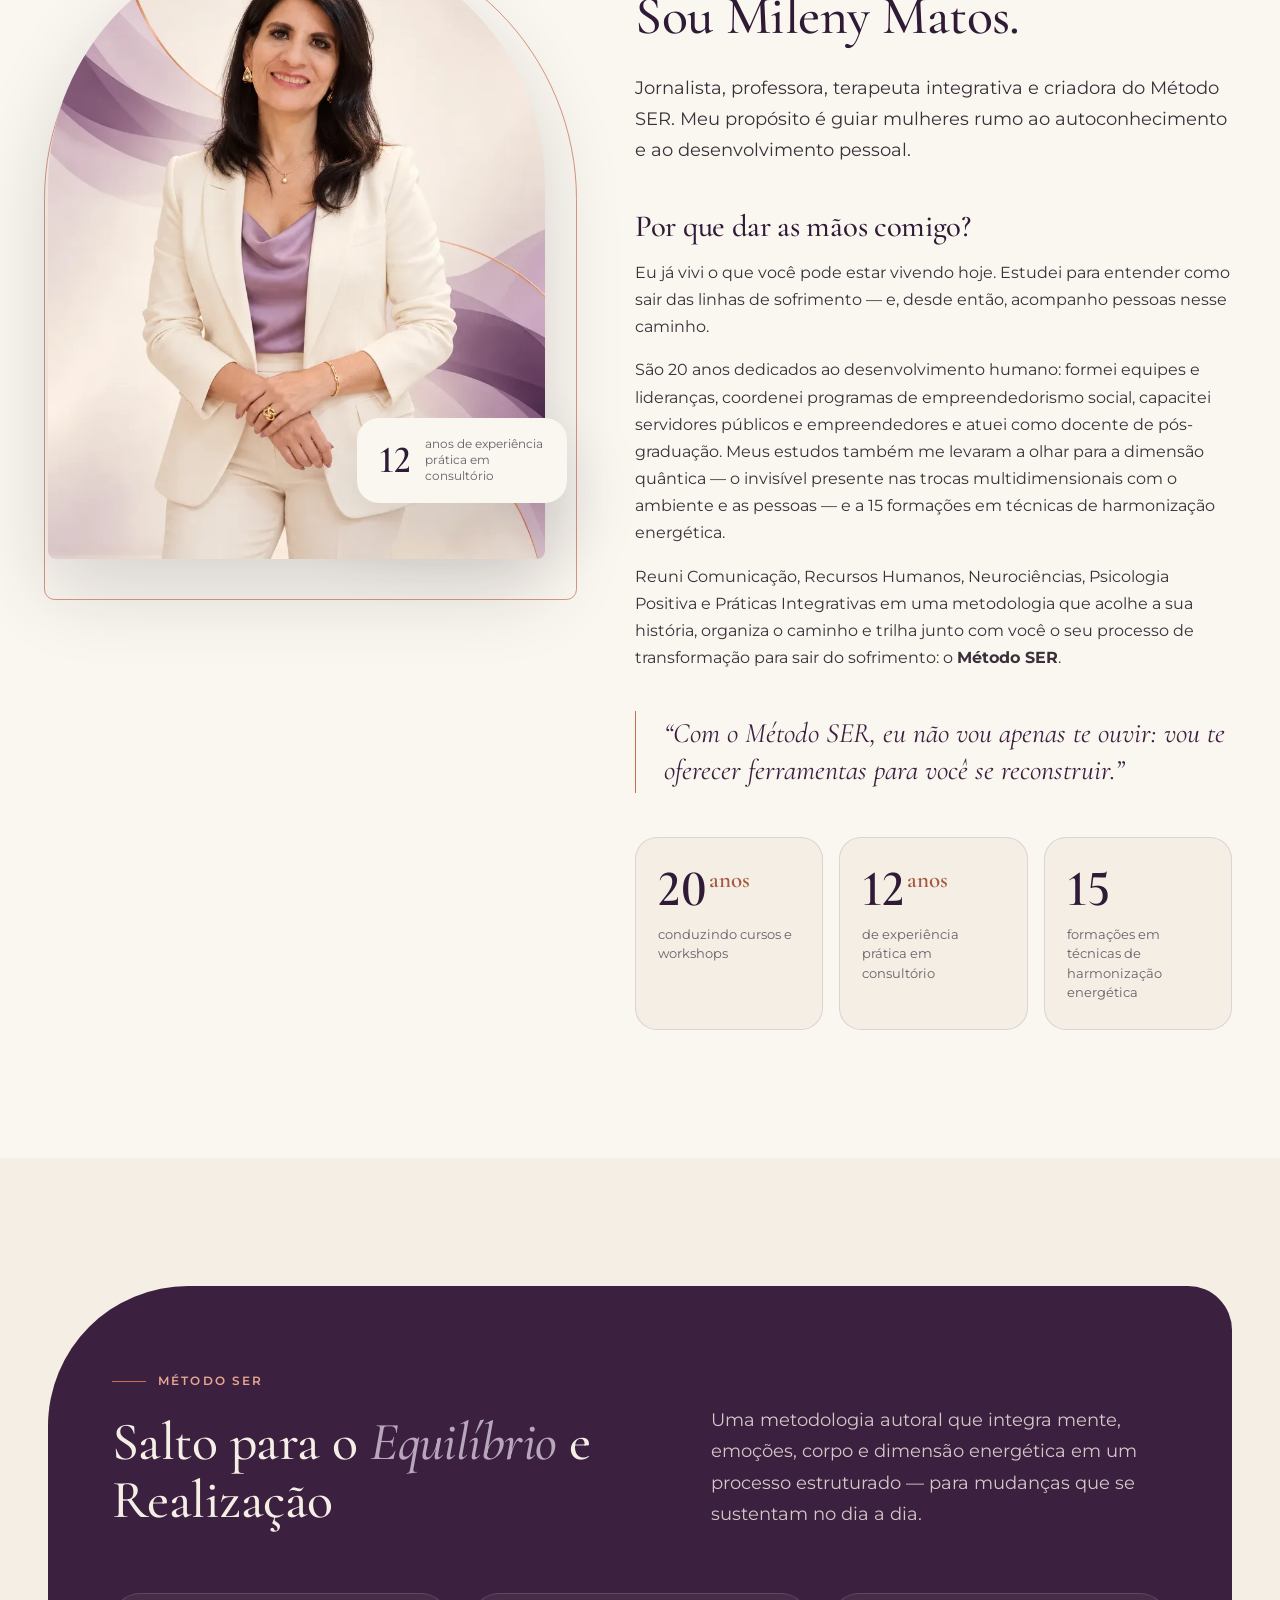
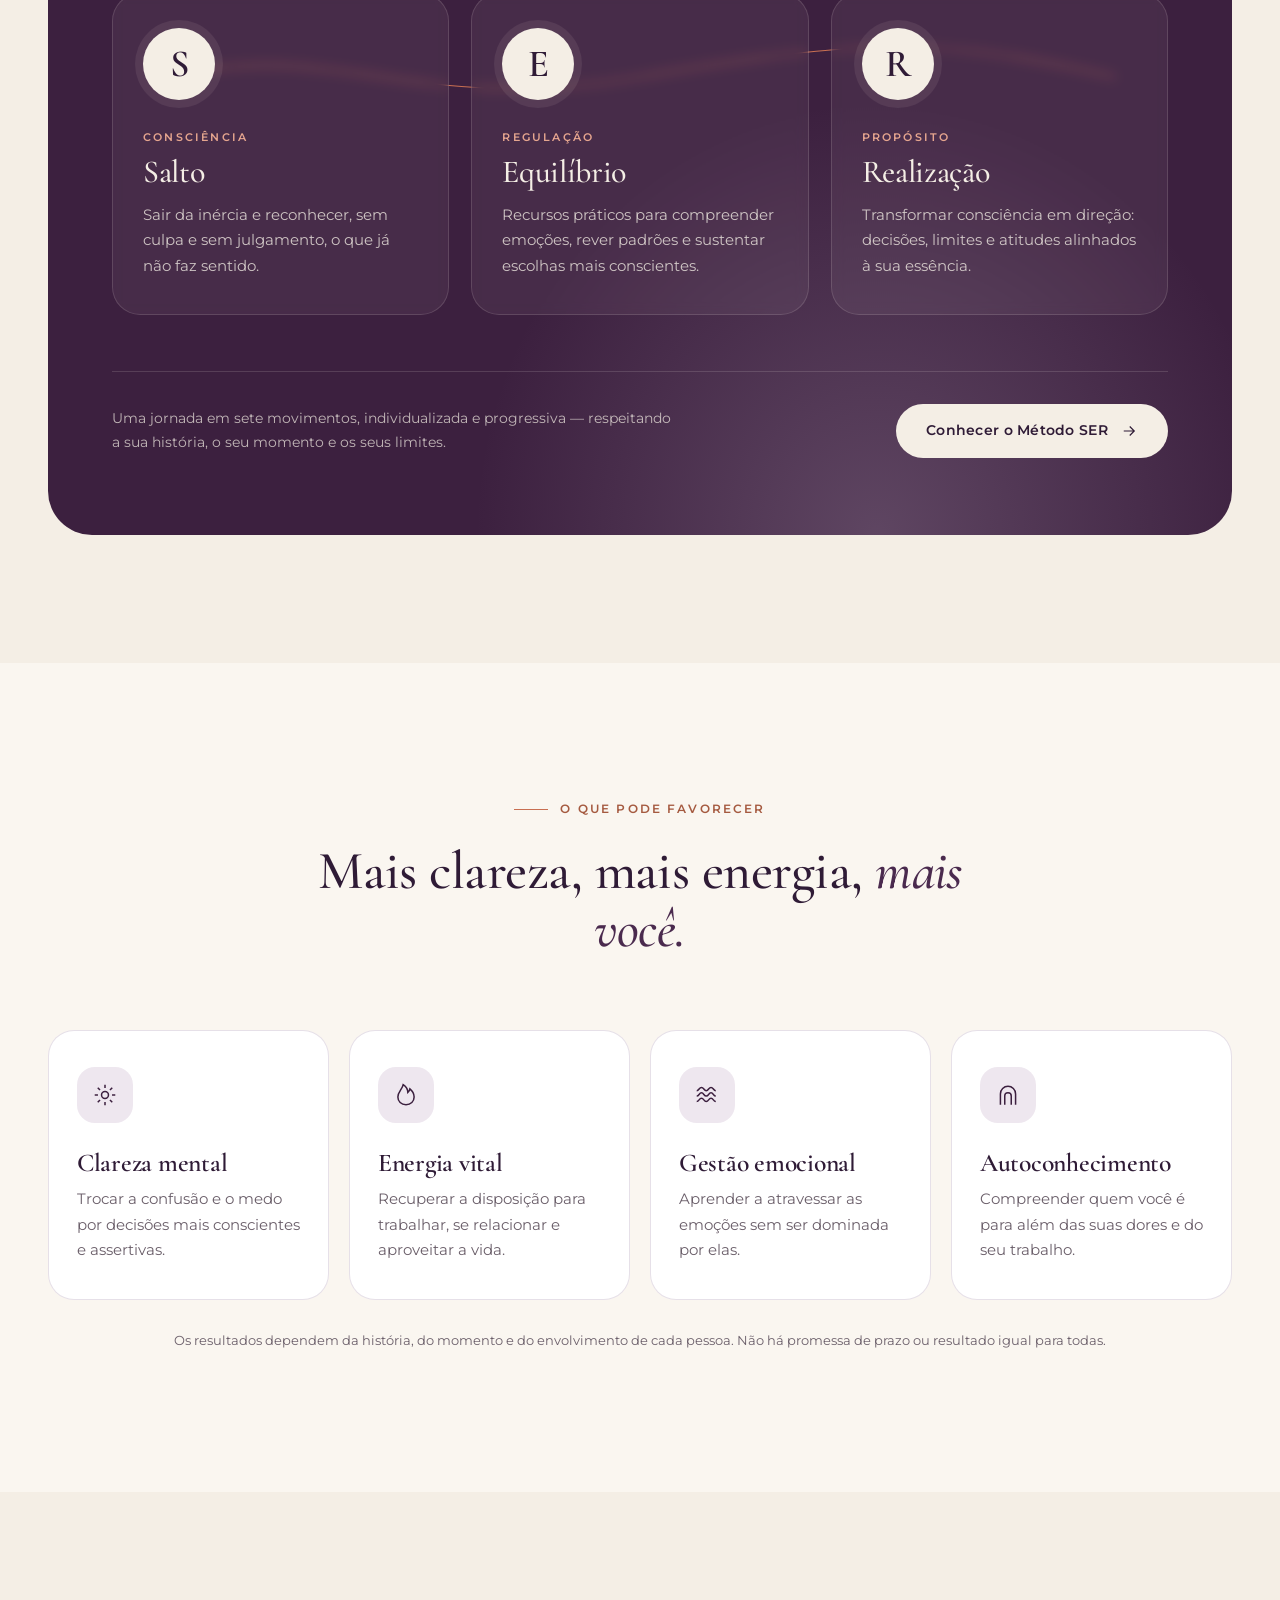
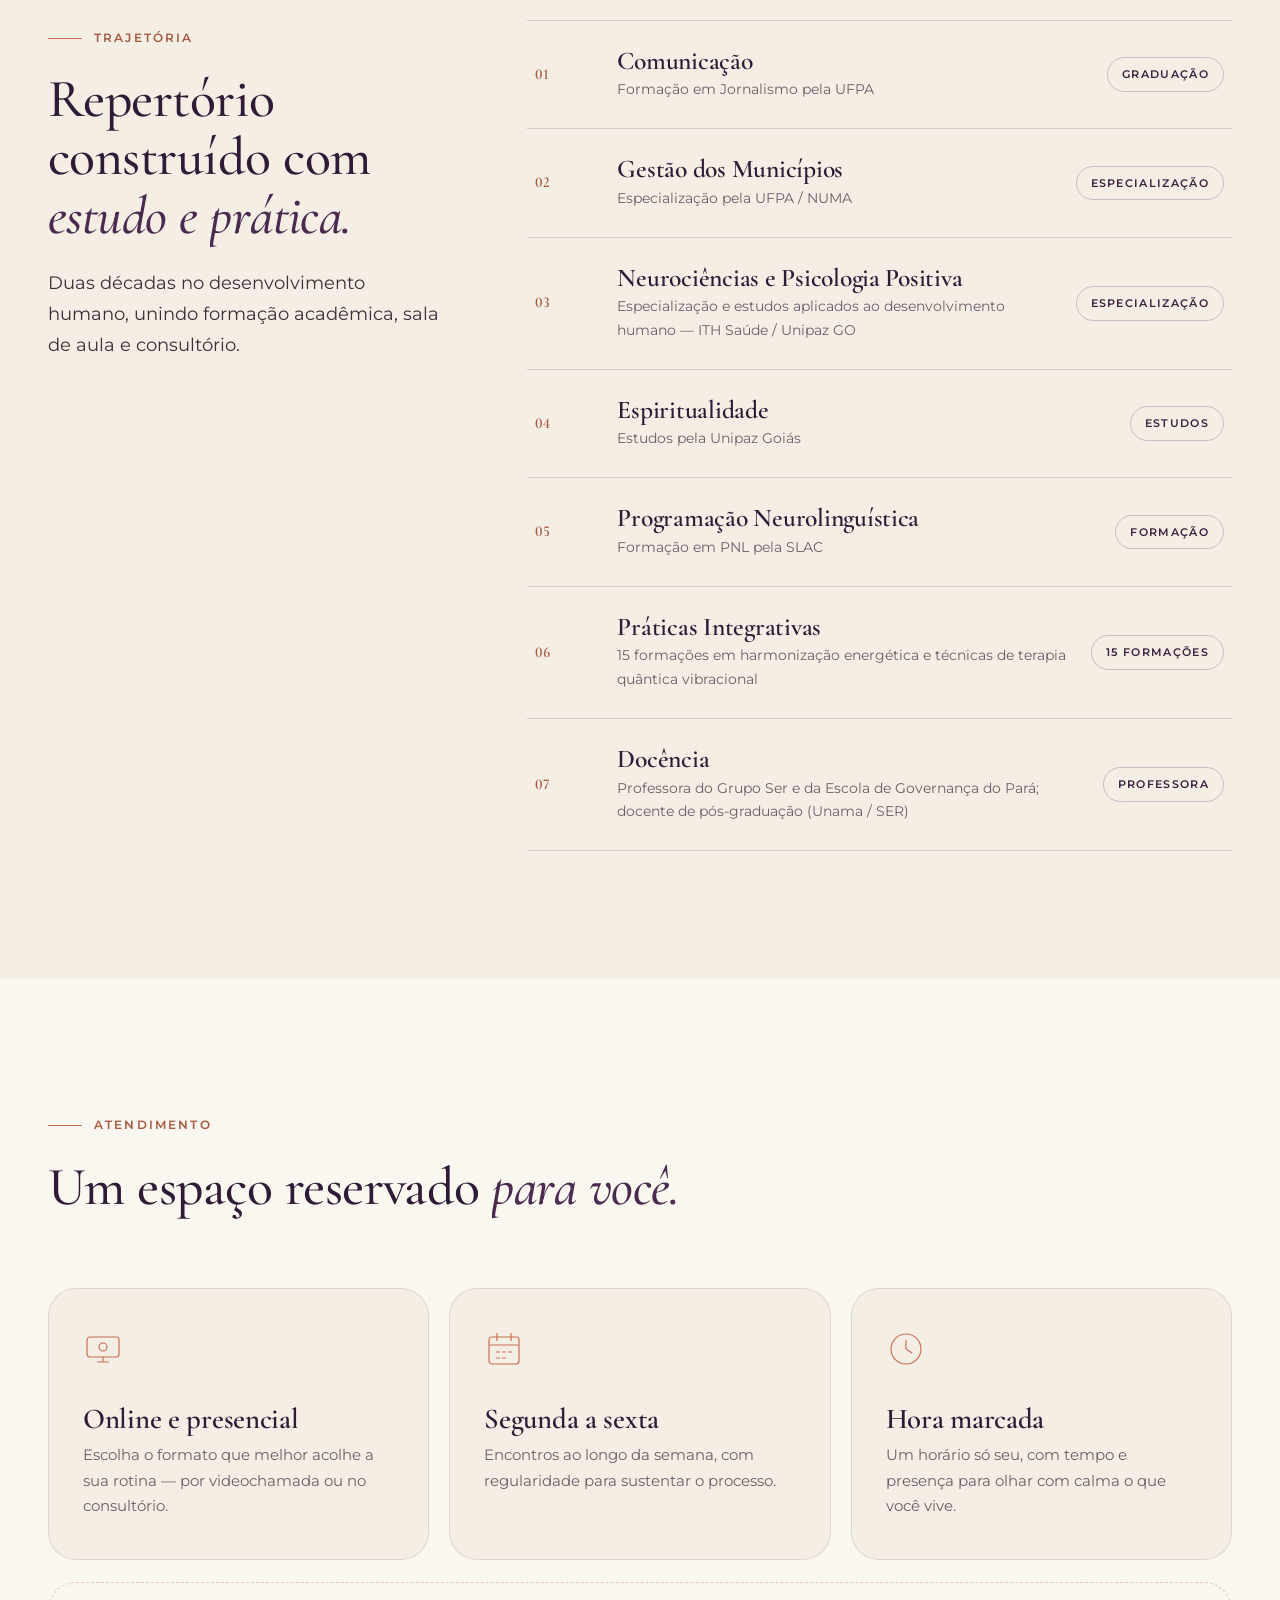
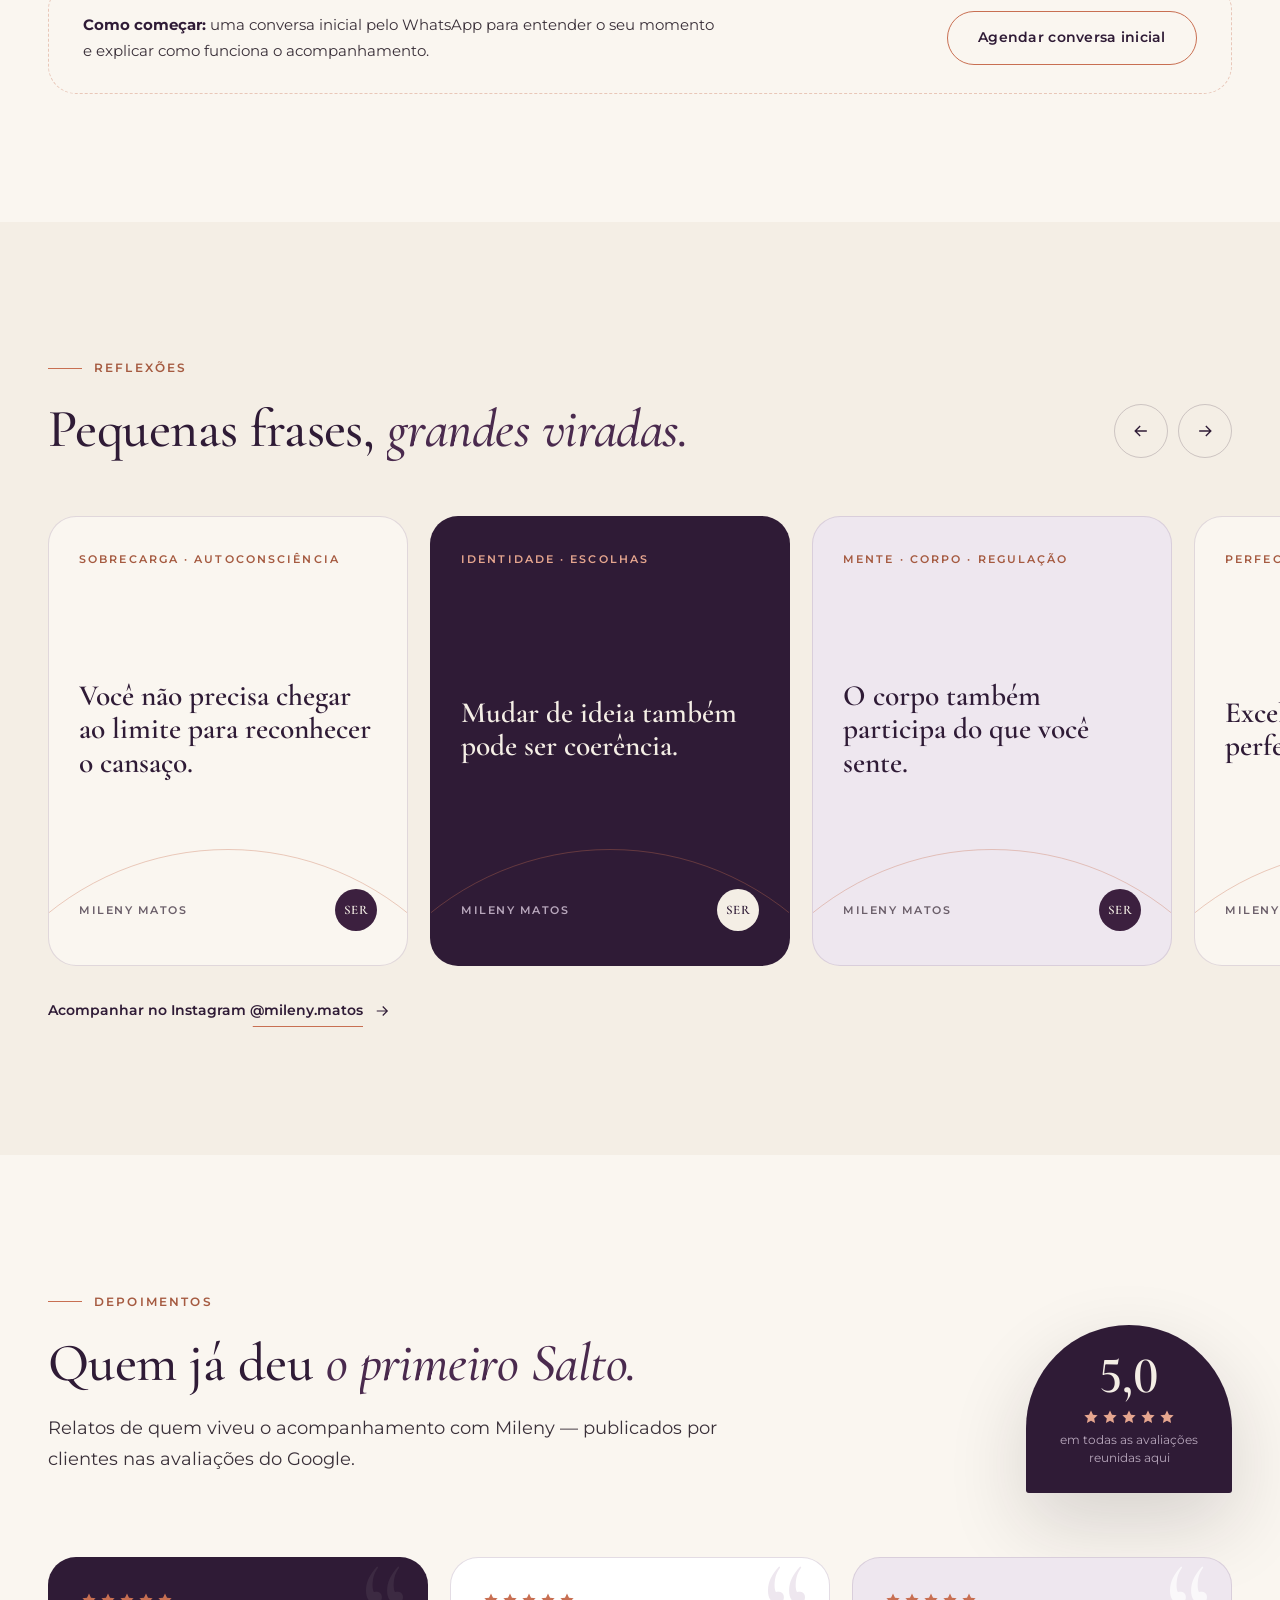
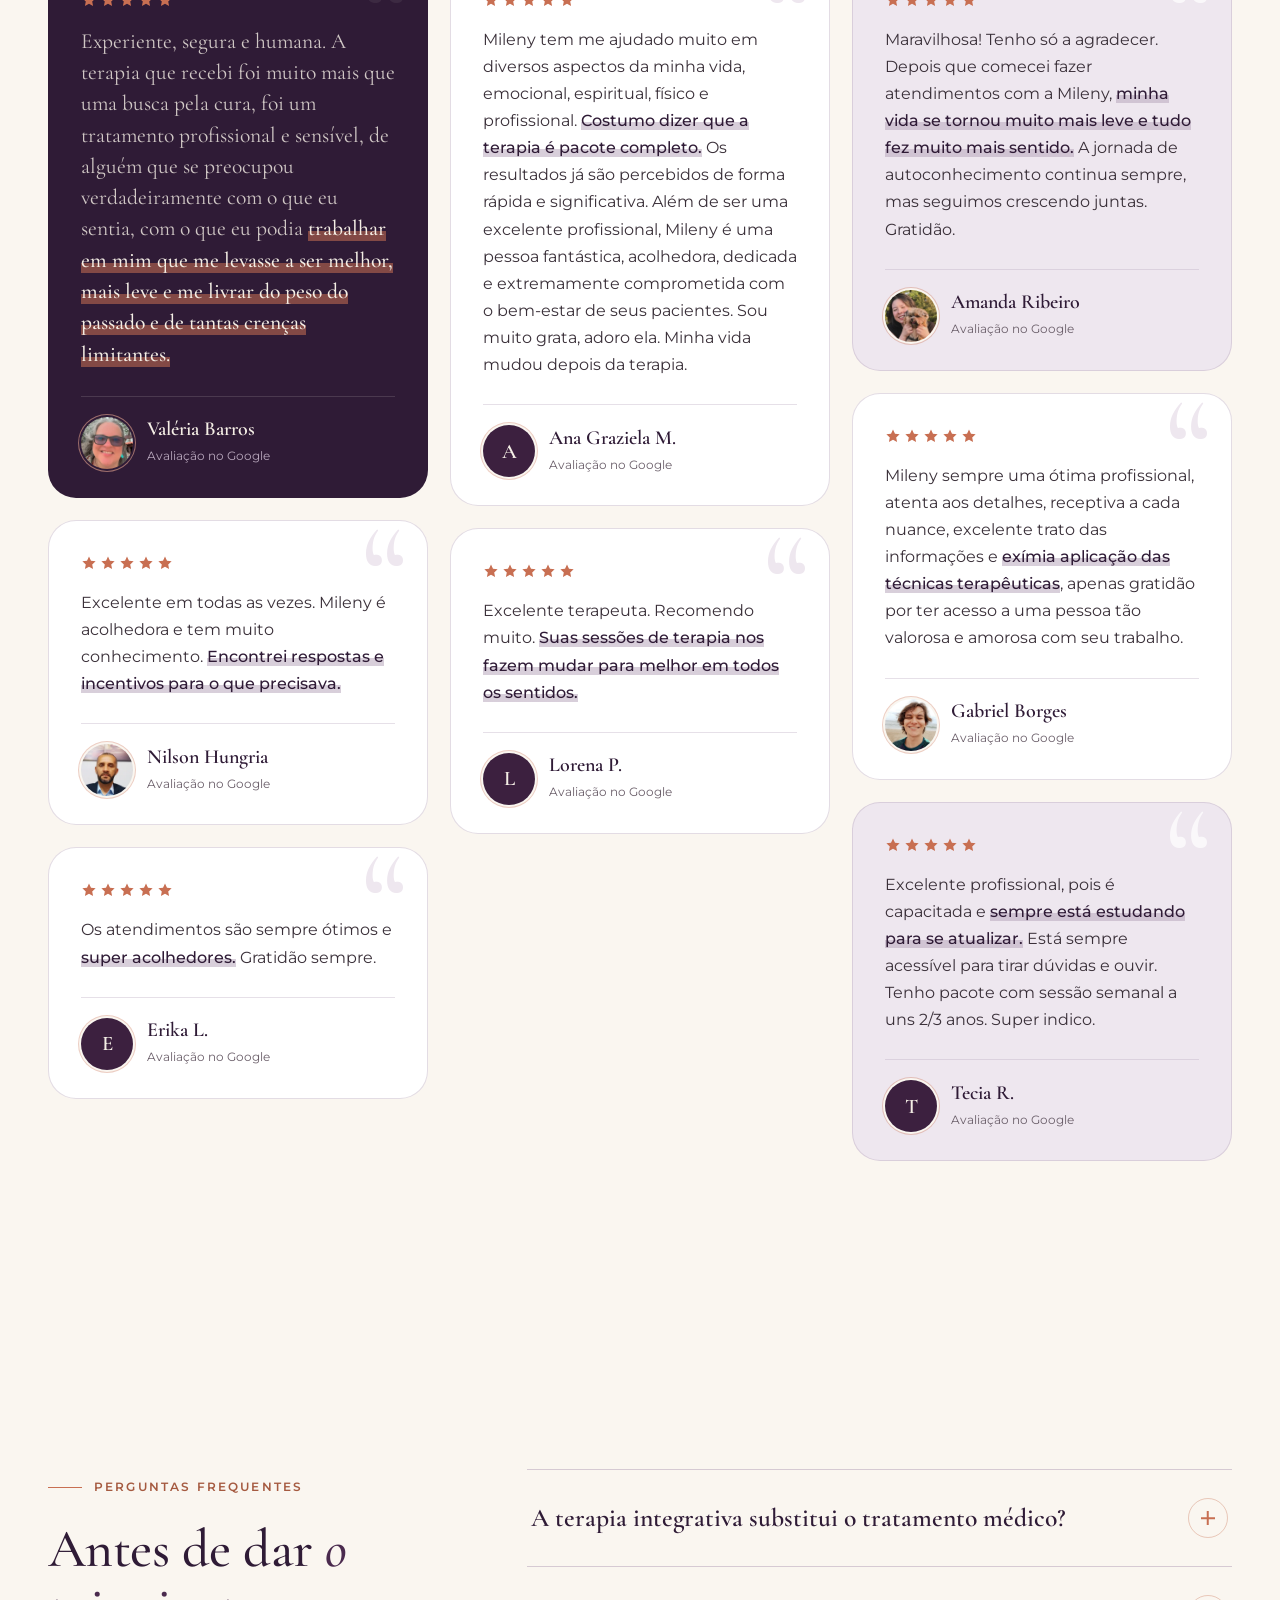
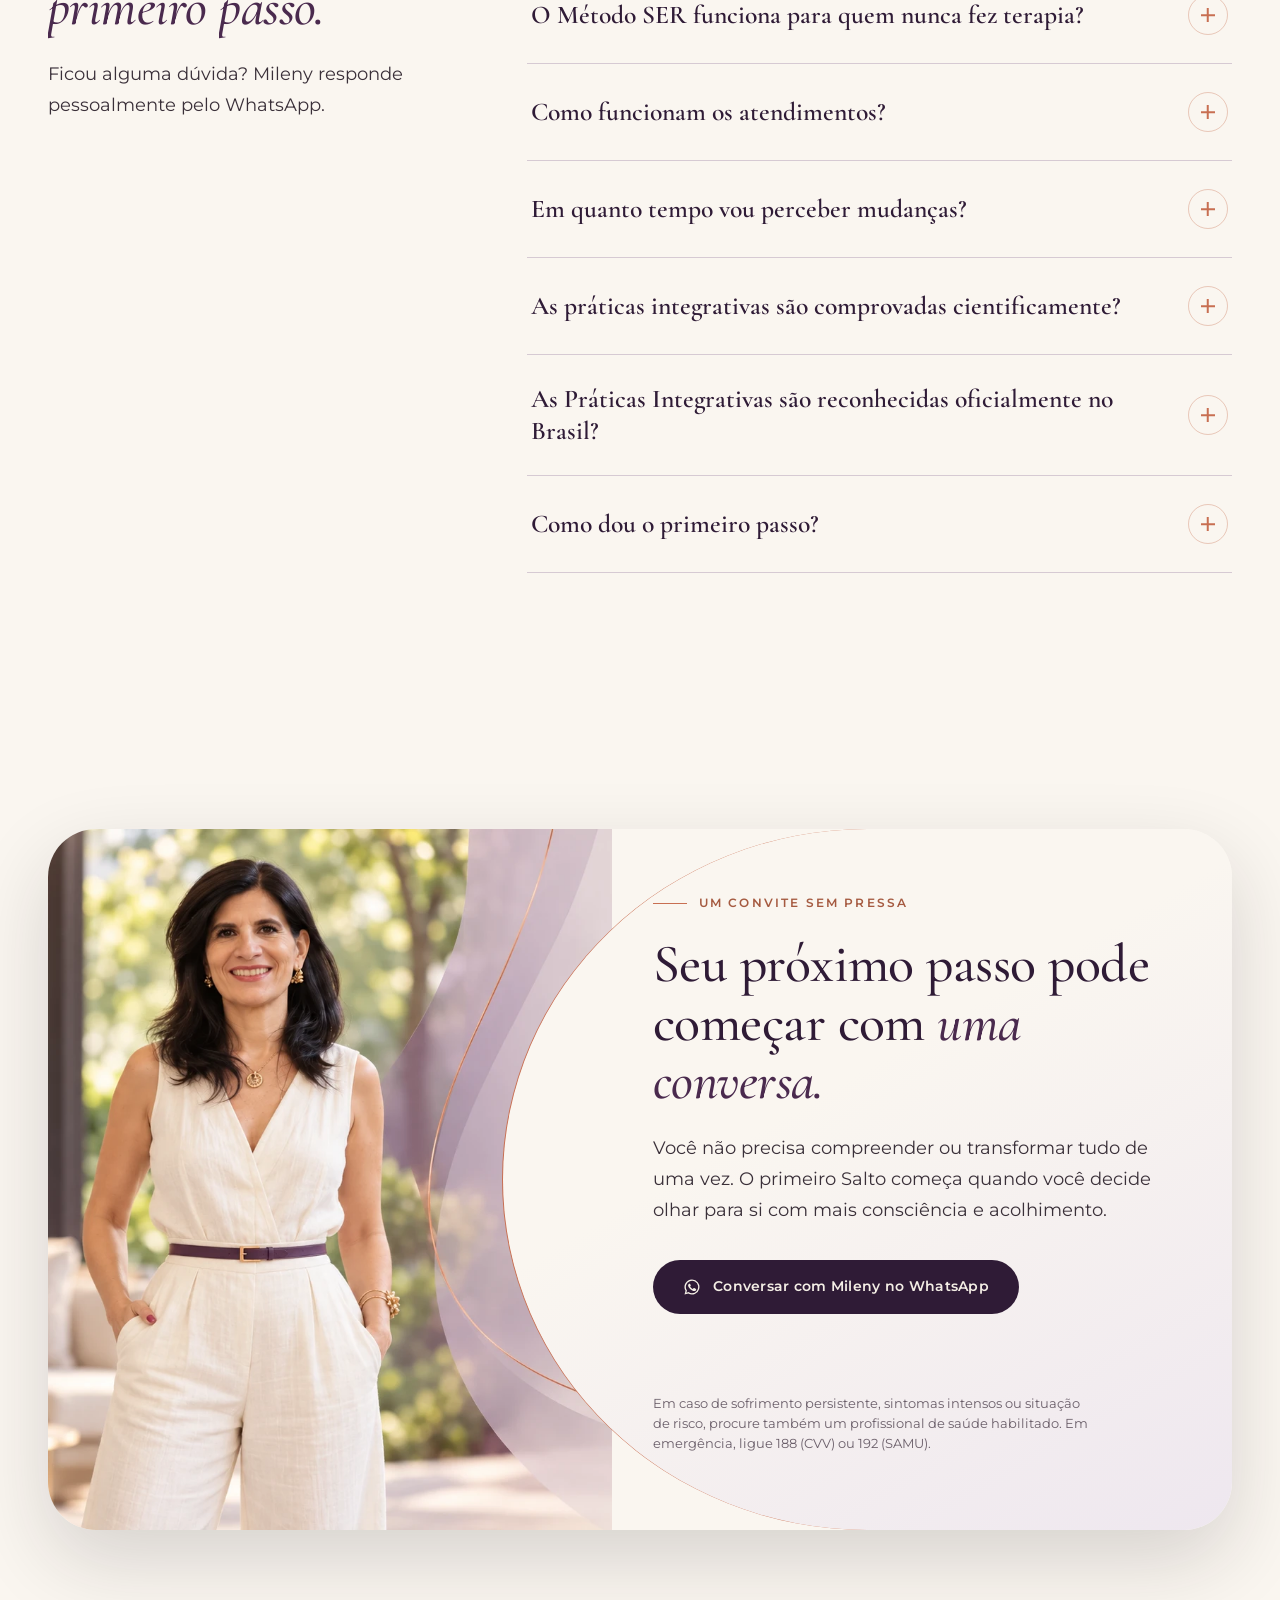
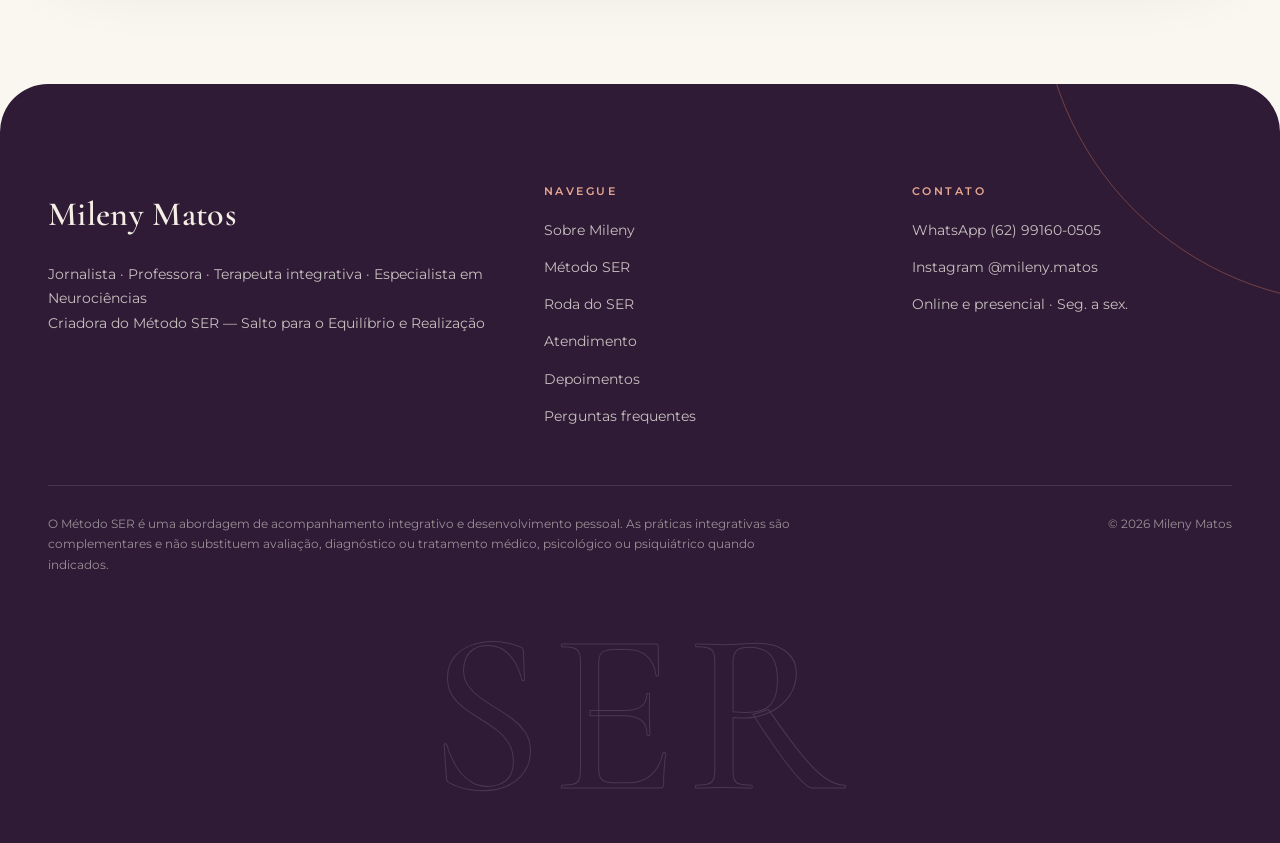
==== commit 285a258d: "Foto de Valéria Barros no depoimento; foto de Ana Gregório pronta Co-Authored-By: Claude Opus 5.5 <n" ====
--- a/index.html
+++ b/index.html
@@ -427,7 +427,7 @@
           <figure class="testi dark">
             <div class="testi-stars" aria-label="5 de 5 estrelas"><svg viewBox="0 0 20 20" aria-hidden="true"><path d="M10 1.8l2.5 5.3 5.8.7-4.3 4 1.1 5.7L10 14.7l-5.1 2.8 1.1-5.7-4.3-4 5.8-.7z"/></svg><svg viewBox="0 0 20 20" aria-hidden="true"><path d="M10 1.8l2.5 5.3 5.8.7-4.3 4 1.1 5.7L10 14.7l-5.1 2.8 1.1-5.7-4.3-4 5.8-.7z"/></svg><svg viewBox="0 0 20 20" aria-hidden="true"><path d="M10 1.8l2.5 5.3 5.8.7-4.3 4 1.1 5.7L10 14.7l-5.1 2.8 1.1-5.7-4.3-4 5.8-.7z"/></svg><svg viewBox="0 0 20 20" aria-hidden="true"><path d="M10 1.8l2.5 5.3 5.8.7-4.3 4 1.1 5.7L10 14.7l-5.1 2.8 1.1-5.7-4.3-4 5.8-.7z"/></svg><svg viewBox="0 0 20 20" aria-hidden="true"><path d="M10 1.8l2.5 5.3 5.8.7-4.3 4 1.1 5.7L10 14.7l-5.1 2.8 1.1-5.7-4.3-4 5.8-.7z"/></svg></div>
             <blockquote><p>Experiente, segura e humana. A terapia que recebi foi muito mais que uma busca pela cura, foi um tratamento profissional e sensível, de alguém que se preocupou verdadeiramente com o que eu sentia, com o que eu podia <mark>trabalhar em mim que me levasse a ser melhor, mais leve e me livrar do peso do passado e de tantas crenças limitantes.</mark></p></blockquote>
-            <figcaption><span class="testi-avatar" aria-hidden="true">V</span><span><strong>Valéria Barros</strong><small>Avaliação no Google</small></span></figcaption>
+            <figcaption><img class="testi-avatar" src="assets/img/depoimentos/valeria-barros.webp" width="240" height="240" loading="lazy" alt=""><span><strong>Valéria Barros</strong><small>Avaliação no Google</small></span></figcaption>
           </figure>
           <figure class="testi">
             <div class="testi-stars" aria-label="5 de 5 estrelas"><svg viewBox="0 0 20 20" aria-hidden="true"><path d="M10 1.8l2.5 5.3 5.8.7-4.3 4 1.1 5.7L10 14.7l-5.1 2.8 1.1-5.7-4.3-4 5.8-.7z"/></svg><svg viewBox="0 0 20 20" aria-hidden="true"><path d="M10 1.8l2.5 5.3 5.8.7-4.3 4 1.1 5.7L10 14.7l-5.1 2.8 1.1-5.7-4.3-4 5.8-.7z"/></svg><svg viewBox="0 0 20 20" aria-hidden="true"><path d="M10 1.8l2.5 5.3 5.8.7-4.3 4 1.1 5.7L10 14.7l-5.1 2.8 1.1-5.7-4.3-4 5.8-.7z"/></svg><svg viewBox="0 0 20 20" aria-hidden="true"><path d="M10 1.8l2.5 5.3 5.8.7-4.3 4 1.1 5.7L10 14.7l-5.1 2.8 1.1-5.7-4.3-4 5.8-.7z"/></svg><svg viewBox="0 0 20 20" aria-hidden="true"><path d="M10 1.8l2.5 5.3 5.8.7-4.3 4 1.1 5.7L10 14.7l-5.1 2.8 1.1-5.7-4.3-4 5.8-.7z"/></svg></div>
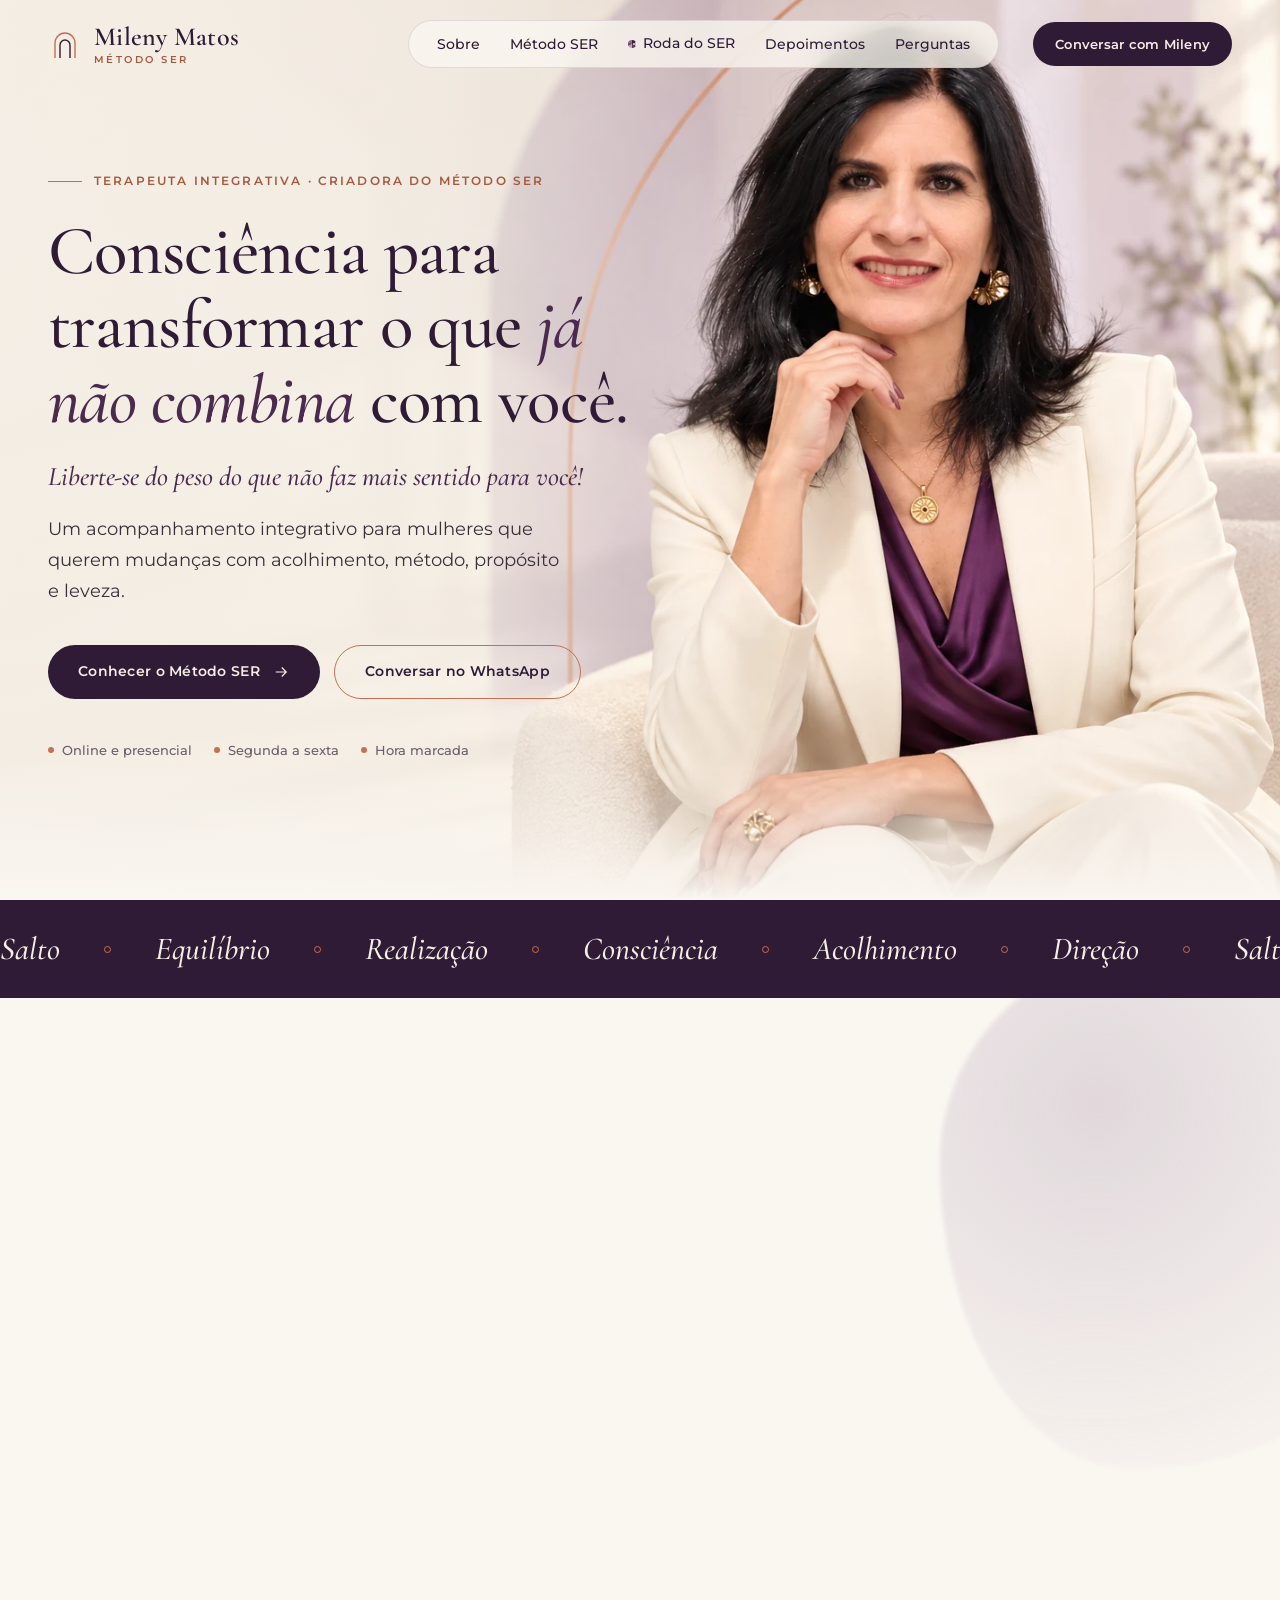
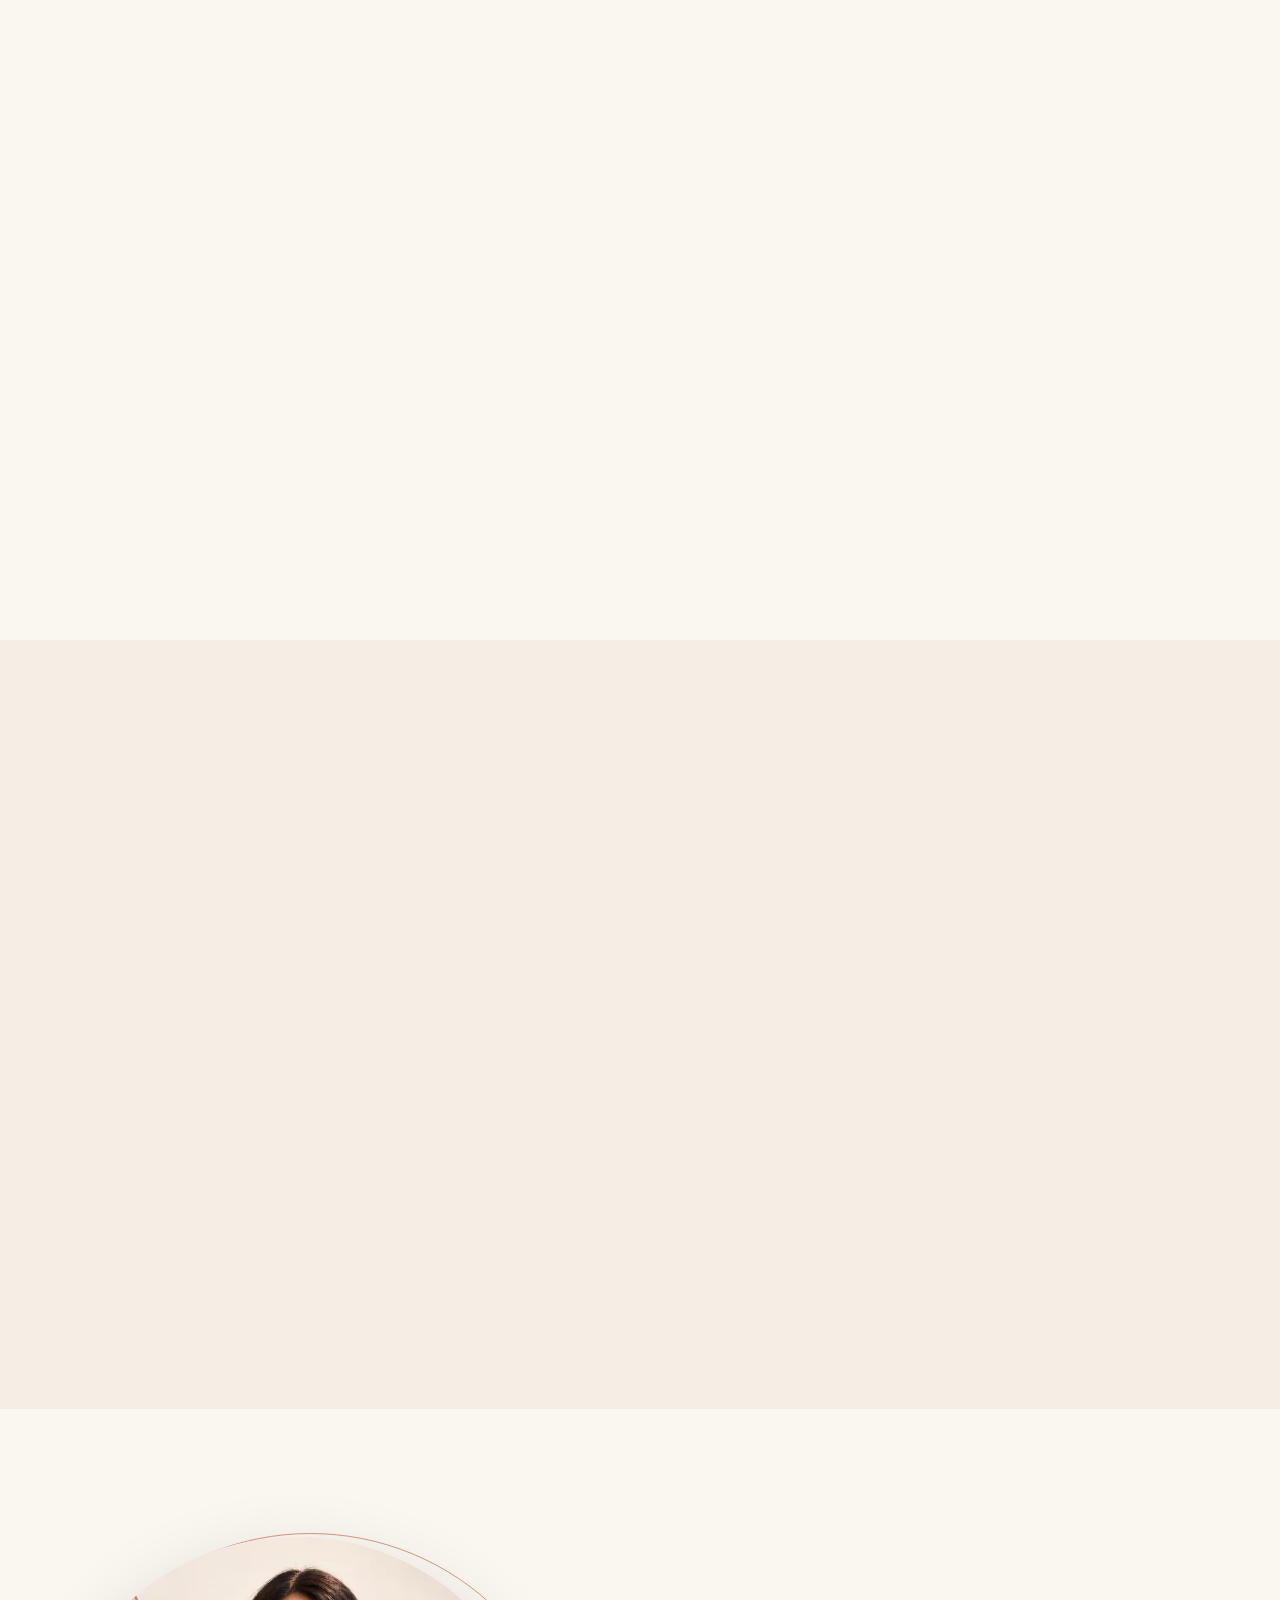
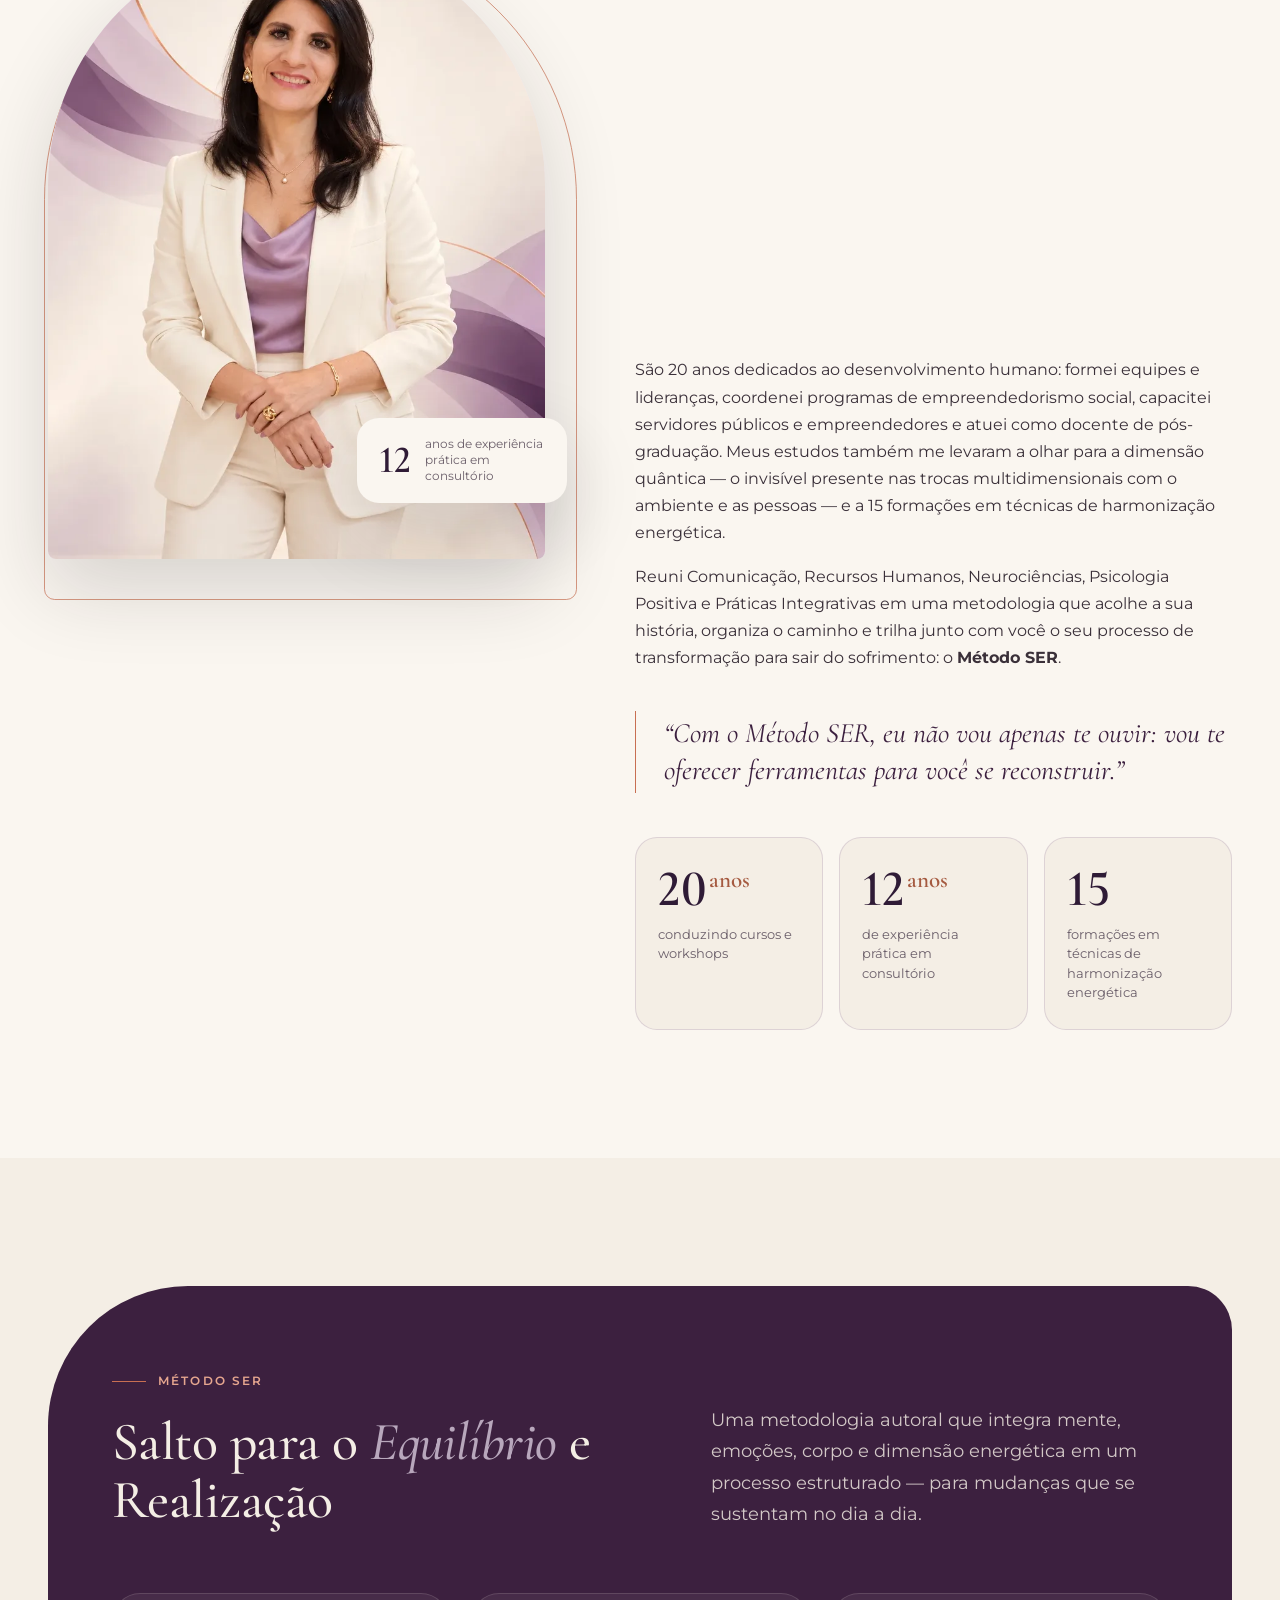
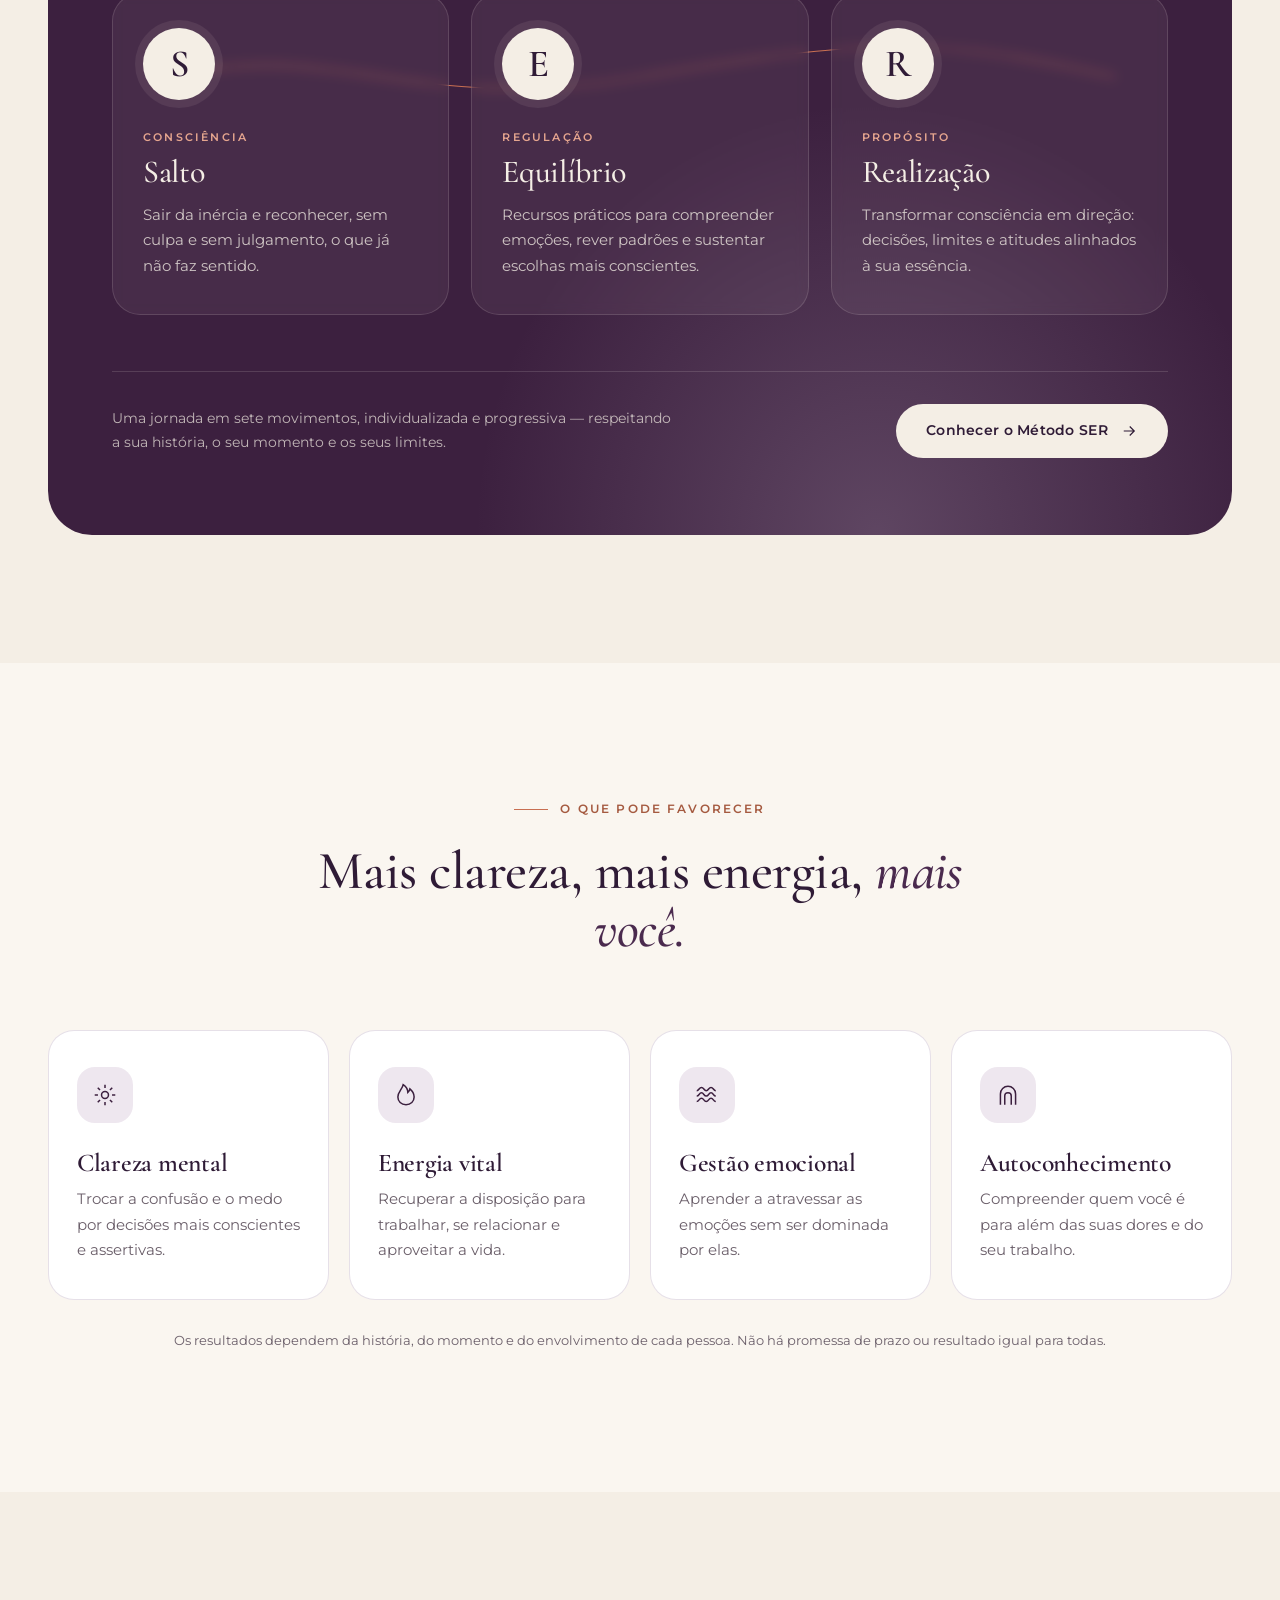
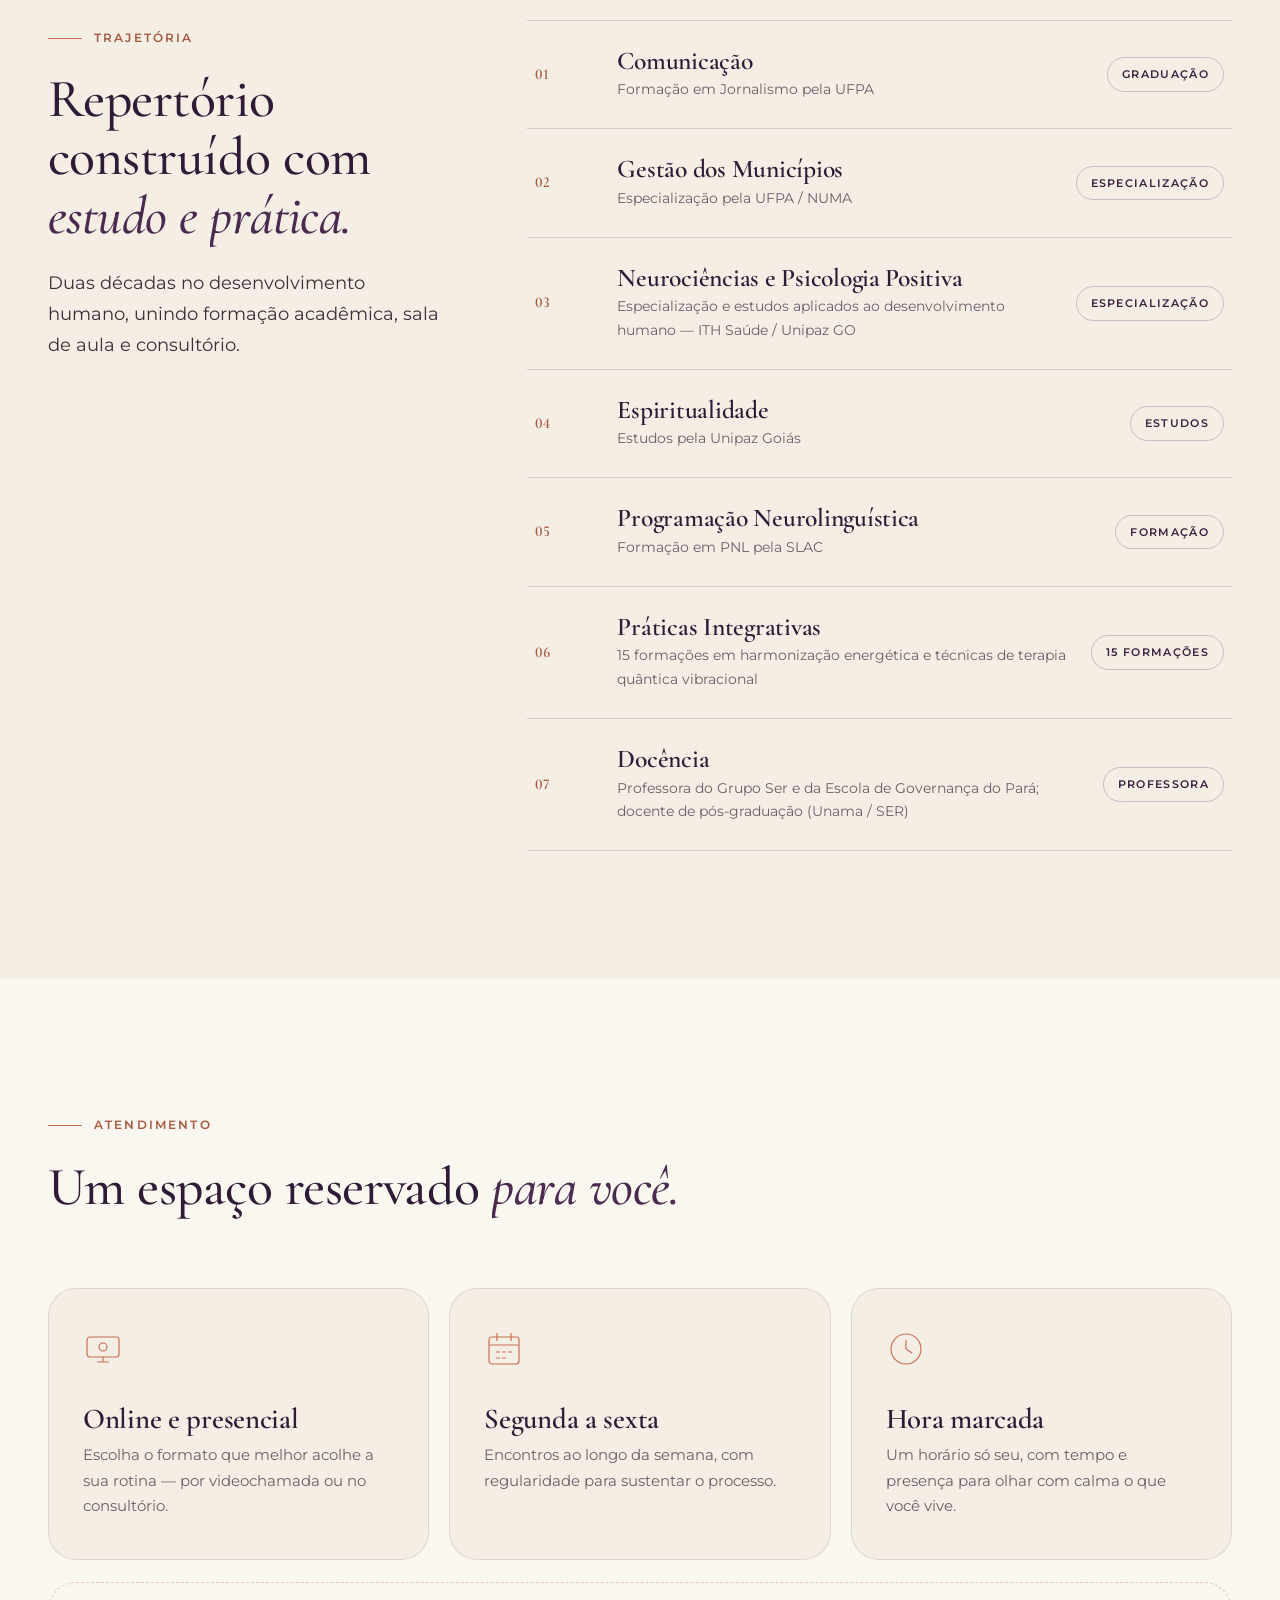
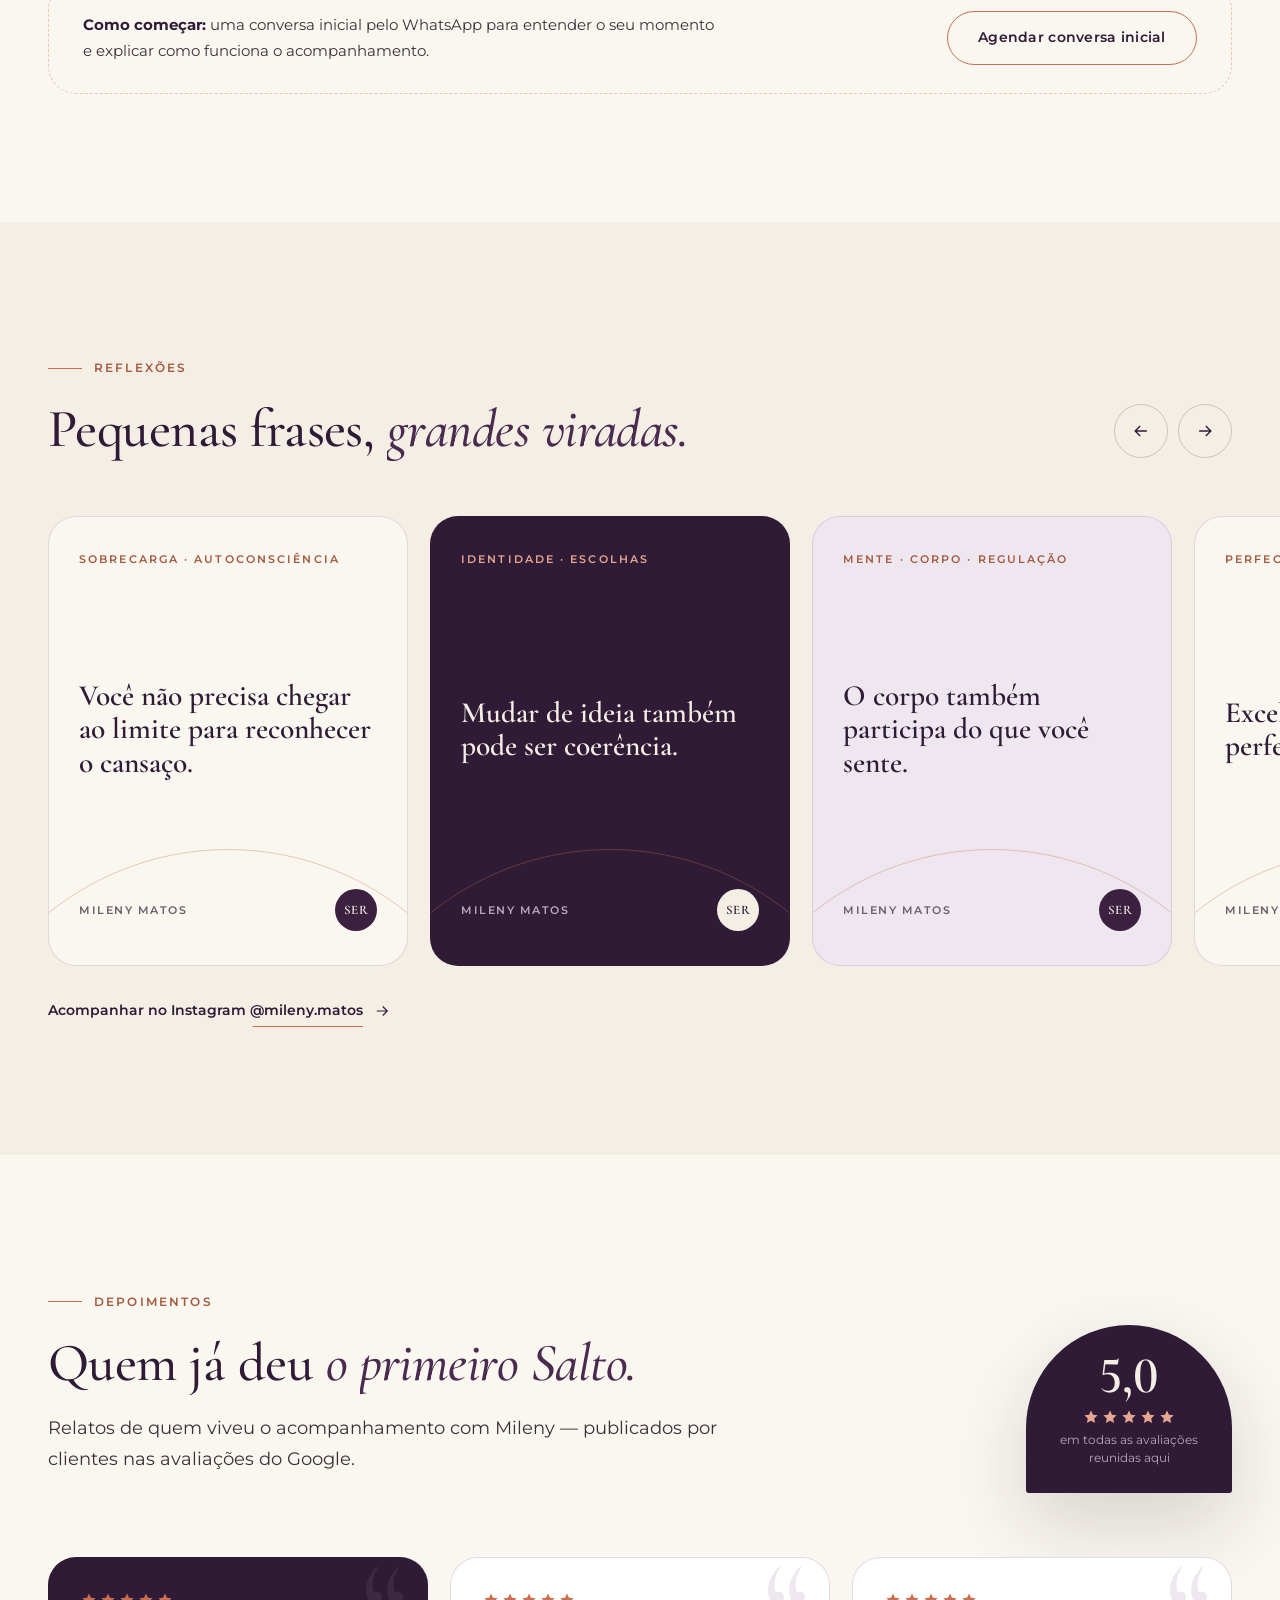
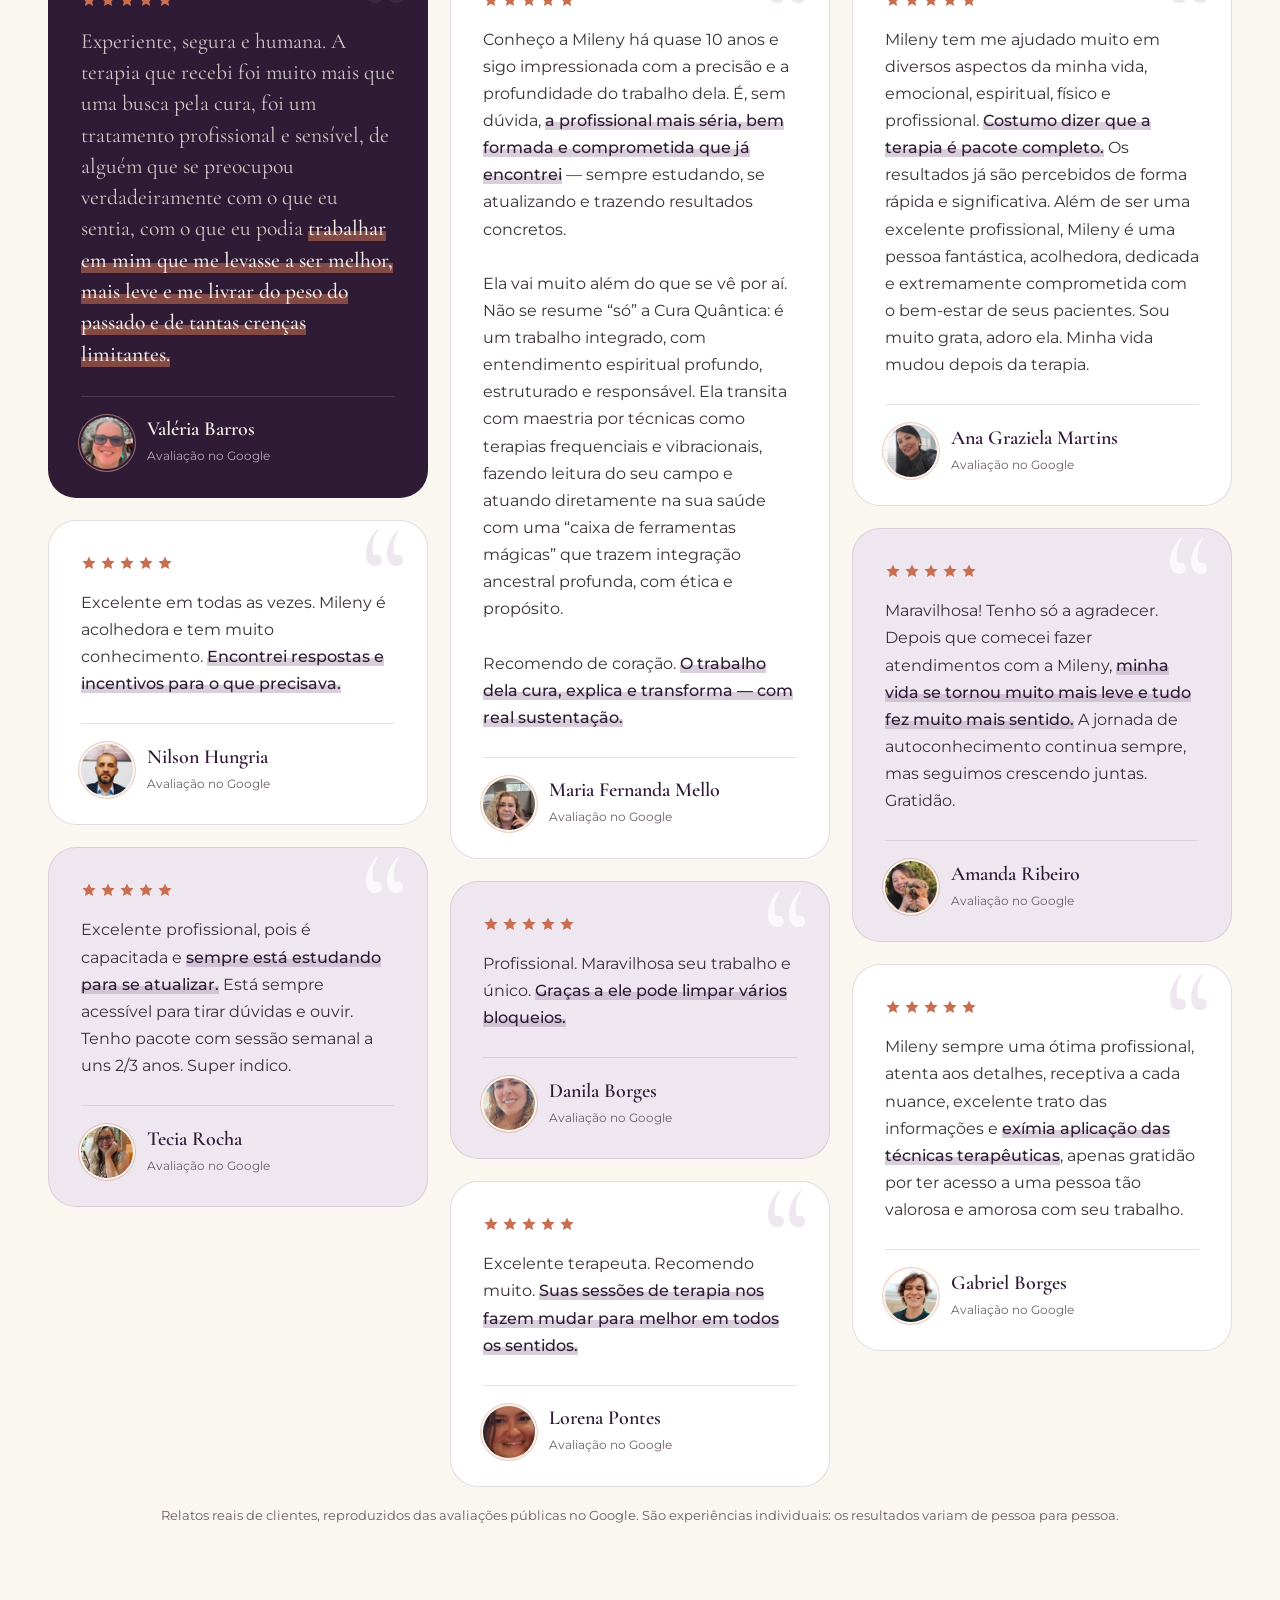
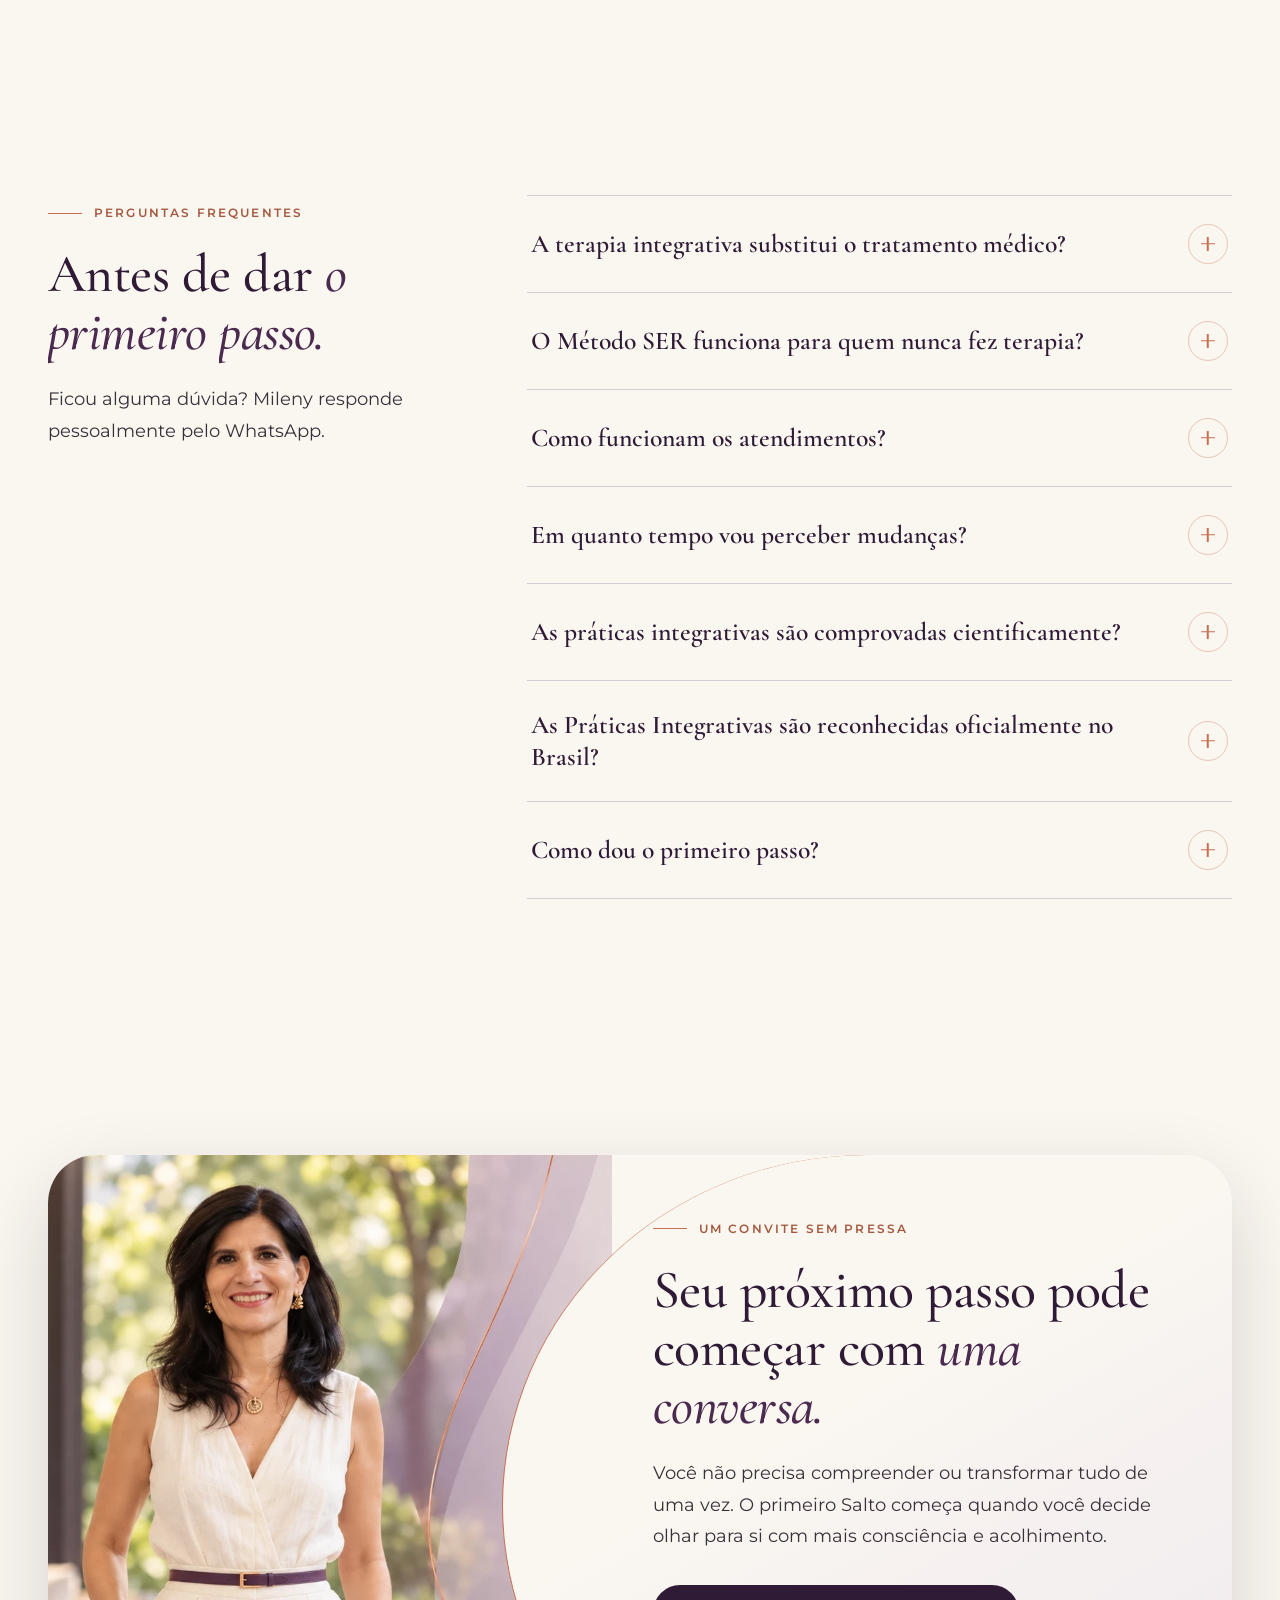
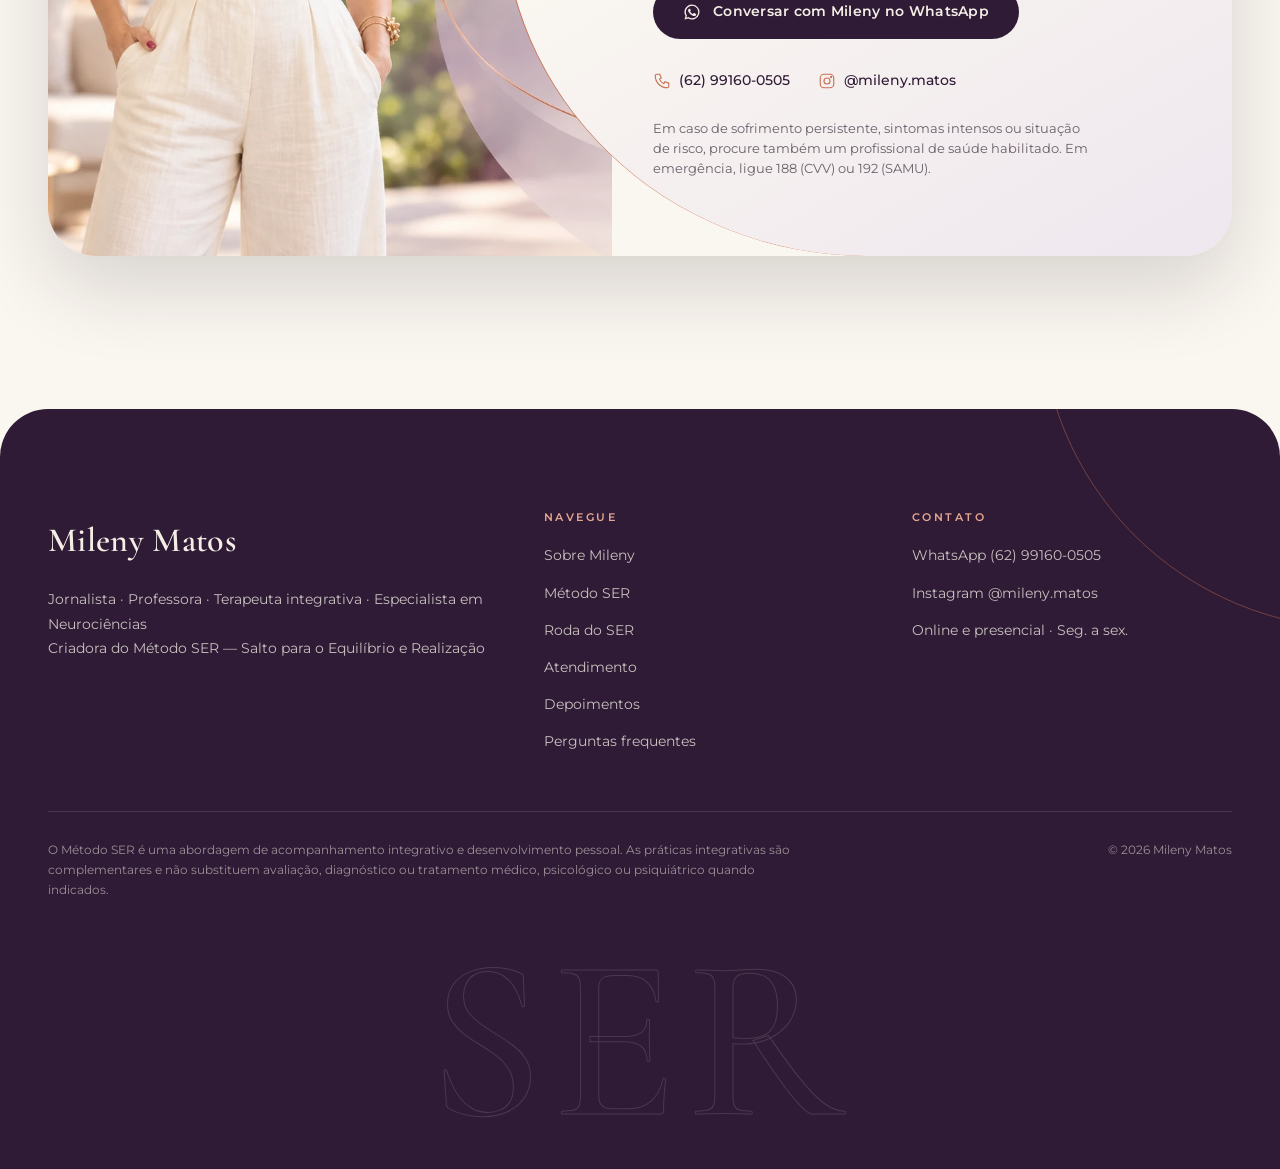
==== commit 92ad09b0: "Depoimentos: 9 cards, todos com foto e nome completo - Novos: Maria Fernanda Mello e Danila Borges -" ====
--- a/index.html
+++ b/index.html
@@ -434,20 +434,30 @@
             <blockquote><p>Excelente em todas as vezes. Mileny é acolhedora e tem muito conhecimento. <mark>Encontrei respostas e incentivos para o que precisava.</mark></p></blockquote>
             <figcaption><img class="testi-avatar" src="assets/img/depoimentos/nilson-hungria.webp" width="240" height="240" loading="lazy" alt=""><span><strong>Nilson Hungria</strong><small>Avaliação no Google</small></span></figcaption>
           </figure>
+          <figure class="testi lav">
+            <div class="testi-stars" aria-label="5 de 5 estrelas"><svg viewBox="0 0 20 20" aria-hidden="true"><path d="M10 1.8l2.5 5.3 5.8.7-4.3 4 1.1 5.7L10 14.7l-5.1 2.8 1.1-5.7-4.3-4 5.8-.7z"/></svg><svg viewBox="0 0 20 20" aria-hidden="true"><path d="M10 1.8l2.5 5.3 5.8.7-4.3 4 1.1 5.7L10 14.7l-5.1 2.8 1.1-5.7-4.3-4 5.8-.7z"/></svg><svg viewBox="0 0 20 20" aria-hidden="true"><path d="M10 1.8l2.5 5.3 5.8.7-4.3 4 1.1 5.7L10 14.7l-5.1 2.8 1.1-5.7-4.3-4 5.8-.7z"/></svg><svg viewBox="0 0 20 20" aria-hidden="true"><path d="M10 1.8l2.5 5.3 5.8.7-4.3 4 1.1 5.7L10 14.7l-5.1 2.8 1.1-5.7-4.3-4 5.8-.7z"/></svg><svg viewBox="0 0 20 20" aria-hidden="true"><path d="M10 1.8l2.5 5.3 5.8.7-4.3 4 1.1 5.7L10 14.7l-5.1 2.8 1.1-5.7-4.3-4 5.8-.7z"/></svg></div>
+            <blockquote><p>Excelente profissional, pois é capacitada e <mark>sempre está estudando para se atualizar.</mark> Está sempre acessível para tirar dúvidas e ouvir. Tenho pacote com sessão semanal a uns 2/3 anos. Super indico.</p></blockquote>
+            <figcaption><img class="testi-avatar" src="assets/img/depoimentos/tecia-rocha.webp" width="240" height="240" loading="lazy" alt=""><span><strong>Tecia Rocha</strong><small>Avaliação no Google</small></span></figcaption>
+          </figure>
           <figure class="testi">
             <div class="testi-stars" aria-label="5 de 5 estrelas"><svg viewBox="0 0 20 20" aria-hidden="true"><path d="M10 1.8l2.5 5.3 5.8.7-4.3 4 1.1 5.7L10 14.7l-5.1 2.8 1.1-5.7-4.3-4 5.8-.7z"/></svg><svg viewBox="0 0 20 20" aria-hidden="true"><path d="M10 1.8l2.5 5.3 5.8.7-4.3 4 1.1 5.7L10 14.7l-5.1 2.8 1.1-5.7-4.3-4 5.8-.7z"/></svg><svg viewBox="0 0 20 20" aria-hidden="true"><path d="M10 1.8l2.5 5.3 5.8.7-4.3 4 1.1 5.7L10 14.7l-5.1 2.8 1.1-5.7-4.3-4 5.8-.7z"/></svg><svg viewBox="0 0 20 20" aria-hidden="true"><path d="M10 1.8l2.5 5.3 5.8.7-4.3 4 1.1 5.7L10 14.7l-5.1 2.8 1.1-5.7-4.3-4 5.8-.7z"/></svg><svg viewBox="0 0 20 20" aria-hidden="true"><path d="M10 1.8l2.5 5.3 5.8.7-4.3 4 1.1 5.7L10 14.7l-5.1 2.8 1.1-5.7-4.3-4 5.8-.7z"/></svg></div>
-            <blockquote><p>Os atendimentos são sempre ótimos e <mark>super acolhedores.</mark> Gratidão sempre.</p></blockquote>
-            <figcaption><span class="testi-avatar" aria-hidden="true">E</span><span><strong>Erika L.</strong><small>Avaliação no Google</small></span></figcaption>
+            <blockquote><p>Conheço a Mileny há quase 10 anos e sigo impressionada com a precisão e a profundidade do trabalho dela. É, sem dúvida, <mark>a profissional mais séria, bem formada e comprometida que já encontrei</mark> — sempre estudando, se atualizando e trazendo resultados concretos.<br><br>Ela vai muito além do que se vê por aí. Não se resume “só” a Cura Quântica: é um trabalho integrado, com entendimento espiritual profundo, estruturado e responsável. Ela transita com maestria por técnicas como terapias frequenciais e vibracionais, fazendo leitura do seu campo e atuando diretamente na sua saúde com uma “caixa de ferramentas mágicas” que trazem integração ancestral profunda, com ética e propósito.<br><br>Recomendo de coração. <mark>O trabalho dela cura, explica e transforma — com real sustentação.</mark></p></blockquote>
+            <figcaption><img class="testi-avatar" src="assets/img/depoimentos/maria-fernanda.webp" width="240" height="240" loading="lazy" alt=""><span><strong>Maria Fernanda Mello</strong><small>Avaliação no Google</small></span></figcaption>
+          </figure>
+          <figure class="testi lav">
+            <div class="testi-stars" aria-label="5 de 5 estrelas"><svg viewBox="0 0 20 20" aria-hidden="true"><path d="M10 1.8l2.5 5.3 5.8.7-4.3 4 1.1 5.7L10 14.7l-5.1 2.8 1.1-5.7-4.3-4 5.8-.7z"/></svg><svg viewBox="0 0 20 20" aria-hidden="true"><path d="M10 1.8l2.5 5.3 5.8.7-4.3 4 1.1 5.7L10 14.7l-5.1 2.8 1.1-5.7-4.3-4 5.8-.7z"/></svg><svg viewBox="0 0 20 20" aria-hidden="true"><path d="M10 1.8l2.5 5.3 5.8.7-4.3 4 1.1 5.7L10 14.7l-5.1 2.8 1.1-5.7-4.3-4 5.8-.7z"/></svg><svg viewBox="0 0 20 20" aria-hidden="true"><path d="M10 1.8l2.5 5.3 5.8.7-4.3 4 1.1 5.7L10 14.7l-5.1 2.8 1.1-5.7-4.3-4 5.8-.7z"/></svg><svg viewBox="0 0 20 20" aria-hidden="true"><path d="M10 1.8l2.5 5.3 5.8.7-4.3 4 1.1 5.7L10 14.7l-5.1 2.8 1.1-5.7-4.3-4 5.8-.7z"/></svg></div>
+            <blockquote><p>Profissional. Maravilhosa seu trabalho e único. <mark>Graças a ele pode limpar vários bloqueios.</mark></p></blockquote>
+            <figcaption><img class="testi-avatar" src="assets/img/depoimentos/danila-borges.webp" width="240" height="240" loading="lazy" alt=""><span><strong>Danila Borges</strong><small>Avaliação no Google</small></span></figcaption>
           </figure>
           <figure class="testi">
             <div class="testi-stars" aria-label="5 de 5 estrelas"><svg viewBox="0 0 20 20" aria-hidden="true"><path d="M10 1.8l2.5 5.3 5.8.7-4.3 4 1.1 5.7L10 14.7l-5.1 2.8 1.1-5.7-4.3-4 5.8-.7z"/></svg><svg viewBox="0 0 20 20" aria-hidden="true"><path d="M10 1.8l2.5 5.3 5.8.7-4.3 4 1.1 5.7L10 14.7l-5.1 2.8 1.1-5.7-4.3-4 5.8-.7z"/></svg><svg viewBox="0 0 20 20" aria-hidden="true"><path d="M10 1.8l2.5 5.3 5.8.7-4.3 4 1.1 5.7L10 14.7l-5.1 2.8 1.1-5.7-4.3-4 5.8-.7z"/></svg><svg viewBox="0 0 20 20" aria-hidden="true"><path d="M10 1.8l2.5 5.3 5.8.7-4.3 4 1.1 5.7L10 14.7l-5.1 2.8 1.1-5.7-4.3-4 5.8-.7z"/></svg><svg viewBox="0 0 20 20" aria-hidden="true"><path d="M10 1.8l2.5 5.3 5.8.7-4.3 4 1.1 5.7L10 14.7l-5.1 2.8 1.1-5.7-4.3-4 5.8-.7z"/></svg></div>
+            <blockquote><p>Excelente terapeuta. Recomendo muito. <mark>Suas sessões de terapia nos fazem mudar para melhor em todos os sentidos.</mark></p></blockquote>
+            <figcaption><img class="testi-avatar" src="assets/img/depoimentos/lorena-pontes.webp" width="240" height="240" loading="lazy" alt=""><span><strong>Lorena Pontes</strong><small>Avaliação no Google</small></span></figcaption>
+          </figure>
+          <figure class="testi">
+            <div class="testi-stars" aria-label="5 de 5 estrelas"><svg viewBox="0 0 20 20" aria-hidden="true"><path d="M10 1.8l2.5 5.3 5.8.7-4.3 4 1.1 5.7L10 14.7l-5.1 2.8 1.1-5.7-4.3-4 5.8-.7z"/></svg><svg viewBox="0 0 20 20" aria-hidden="true"><path d="M10 1.8l2.5 5.3 5.8.7-4.3 4 1.1 5.7L10 14.7l-5.1 2.8 1.1-5.7-4.3-4 5.8-.7z"/></svg><svg viewBox="0 0 20 20" aria-hidden="true"><path d="M10 1.8l2.5 5.3 5.8.7-4.3 4 1.1 5.7L10 14.7l-5.1 2.8 1.1-5.7-4.3-4 5.8-.7z"/></svg><svg viewBox="0 0 20 20" aria-hidden="true"><path d="M10 1.8l2.5 5.3 5.8.7-4.3 4 1.1 5.7L10 14.7l-5.1 2.8 1.1-5.7-4.3-4 5.8-.7z"/></svg><svg viewBox="0 0 20 20" aria-hidden="true"><path d="M10 1.8l2.5 5.3 5.8.7-4.3 4 1.1 5.7L10 14.7l-5.1 2.8 1.1-5.7-4.3-4 5.8-.7z"/></svg></div>
             <blockquote><p>Mileny tem me ajudado muito em diversos aspectos da minha vida, emocional, espiritual, físico e profissional. <mark>Costumo dizer que a terapia é pacote completo.</mark> Os resultados já são percebidos de forma rápida e significativa. Além de ser uma excelente profissional, Mileny é uma pessoa fantástica, acolhedora, dedicada e extremamente comprometida com o bem-estar de seus pacientes. Sou muito grata, adoro ela. Minha vida mudou depois da terapia.</p></blockquote>
-            <figcaption><span class="testi-avatar" aria-hidden="true">A</span><span><strong>Ana Graziela M.</strong><small>Avaliação no Google</small></span></figcaption>
-          </figure>
-          <figure class="testi">
-            <div class="testi-stars" aria-label="5 de 5 estrelas"><svg viewBox="0 0 20 20" aria-hidden="true"><path d="M10 1.8l2.5 5.3 5.8.7-4.3 4 1.1 5.7L10 14.7l-5.1 2.8 1.1-5.7-4.3-4 5.8-.7z"/></svg><svg viewBox="0 0 20 20" aria-hidden="true"><path d="M10 1.8l2.5 5.3 5.8.7-4.3 4 1.1 5.7L10 14.7l-5.1 2.8 1.1-5.7-4.3-4 5.8-.7z"/></svg><svg viewBox="0 0 20 20" aria-hidden="true"><path d="M10 1.8l2.5 5.3 5.8.7-4.3 4 1.1 5.7L10 14.7l-5.1 2.8 1.1-5.7-4.3-4 5.8-.7z"/></svg><svg viewBox="0 0 20 20" aria-hidden="true"><path d="M10 1.8l2.5 5.3 5.8.7-4.3 4 1.1 5.7L10 14.7l-5.1 2.8 1.1-5.7-4.3-4 5.8-.7z"/></svg><svg viewBox="0 0 20 20" aria-hidden="true"><path d="M10 1.8l2.5 5.3 5.8.7-4.3 4 1.1 5.7L10 14.7l-5.1 2.8 1.1-5.7-4.3-4 5.8-.7z"/></svg></div>
-            <blockquote><p>Excelente terapeuta. Recomendo muito. <mark>Suas sessões de terapia nos fazem mudar para melhor em todos os sentidos.</mark></p></blockquote>
-            <figcaption><span class="testi-avatar" aria-hidden="true">L</span><span><strong>Lorena P.</strong><small>Avaliação no Google</small></span></figcaption>
+            <figcaption><img class="testi-avatar" src="assets/img/depoimentos/ana-gregorio.webp" width="240" height="240" loading="lazy" alt=""><span><strong>Ana Graziela Martins</strong><small>Avaliação no Google</small></span></figcaption>
           </figure>
           <figure class="testi lav">
             <div class="testi-stars" aria-label="5 de 5 estrelas"><svg viewBox="0 0 20 20" aria-hidden="true"><path d="M10 1.8l2.5 5.3 5.8.7-4.3 4 1.1 5.7L10 14.7l-5.1 2.8 1.1-5.7-4.3-4 5.8-.7z"/></svg><svg viewBox="0 0 20 20" aria-hidden="true"><path d="M10 1.8l2.5 5.3 5.8.7-4.3 4 1.1 5.7L10 14.7l-5.1 2.8 1.1-5.7-4.3-4 5.8-.7z"/></svg><svg viewBox="0 0 20 20" aria-hidden="true"><path d="M10 1.8l2.5 5.3 5.8.7-4.3 4 1.1 5.7L10 14.7l-5.1 2.8 1.1-5.7-4.3-4 5.8-.7z"/></svg><svg viewBox="0 0 20 20" aria-hidden="true"><path d="M10 1.8l2.5 5.3 5.8.7-4.3 4 1.1 5.7L10 14.7l-5.1 2.8 1.1-5.7-4.3-4 5.8-.7z"/></svg><svg viewBox="0 0 20 20" aria-hidden="true"><path d="M10 1.8l2.5 5.3 5.8.7-4.3 4 1.1 5.7L10 14.7l-5.1 2.8 1.1-5.7-4.3-4 5.8-.7z"/></svg></div>
@@ -458,11 +468,6 @@
             <div class="testi-stars" aria-label="5 de 5 estrelas"><svg viewBox="0 0 20 20" aria-hidden="true"><path d="M10 1.8l2.5 5.3 5.8.7-4.3 4 1.1 5.7L10 14.7l-5.1 2.8 1.1-5.7-4.3-4 5.8-.7z"/></svg><svg viewBox="0 0 20 20" aria-hidden="true"><path d="M10 1.8l2.5 5.3 5.8.7-4.3 4 1.1 5.7L10 14.7l-5.1 2.8 1.1-5.7-4.3-4 5.8-.7z"/></svg><svg viewBox="0 0 20 20" aria-hidden="true"><path d="M10 1.8l2.5 5.3 5.8.7-4.3 4 1.1 5.7L10 14.7l-5.1 2.8 1.1-5.7-4.3-4 5.8-.7z"/></svg><svg viewBox="0 0 20 20" aria-hidden="true"><path d="M10 1.8l2.5 5.3 5.8.7-4.3 4 1.1 5.7L10 14.7l-5.1 2.8 1.1-5.7-4.3-4 5.8-.7z"/></svg><svg viewBox="0 0 20 20" aria-hidden="true"><path d="M10 1.8l2.5 5.3 5.8.7-4.3 4 1.1 5.7L10 14.7l-5.1 2.8 1.1-5.7-4.3-4 5.8-.7z"/></svg></div>
             <blockquote><p>Mileny sempre uma ótima profissional, atenta aos detalhes, receptiva a cada nuance, excelente trato das informações e <mark>exímia aplicação das técnicas terapêuticas</mark>, apenas gratidão por ter acesso a uma pessoa tão valorosa e amorosa com seu trabalho.</p></blockquote>
             <figcaption><img class="testi-avatar" src="assets/img/depoimentos/gabriel-borges.webp" width="240" height="240" loading="lazy" alt=""><span><strong>Gabriel Borges</strong><small>Avaliação no Google</small></span></figcaption>
-          </figure>
-          <figure class="testi lav">
-            <div class="testi-stars" aria-label="5 de 5 estrelas"><svg viewBox="0 0 20 20" aria-hidden="true"><path d="M10 1.8l2.5 5.3 5.8.7-4.3 4 1.1 5.7L10 14.7l-5.1 2.8 1.1-5.7-4.3-4 5.8-.7z"/></svg><svg viewBox="0 0 20 20" aria-hidden="true"><path d="M10 1.8l2.5 5.3 5.8.7-4.3 4 1.1 5.7L10 14.7l-5.1 2.8 1.1-5.7-4.3-4 5.8-.7z"/></svg><svg viewBox="0 0 20 20" aria-hidden="true"><path d="M10 1.8l2.5 5.3 5.8.7-4.3 4 1.1 5.7L10 14.7l-5.1 2.8 1.1-5.7-4.3-4 5.8-.7z"/></svg><svg viewBox="0 0 20 20" aria-hidden="true"><path d="M10 1.8l2.5 5.3 5.8.7-4.3 4 1.1 5.7L10 14.7l-5.1 2.8 1.1-5.7-4.3-4 5.8-.7z"/></svg><svg viewBox="0 0 20 20" aria-hidden="true"><path d="M10 1.8l2.5 5.3 5.8.7-4.3 4 1.1 5.7L10 14.7l-5.1 2.8 1.1-5.7-4.3-4 5.8-.7z"/></svg></div>
-            <blockquote><p>Excelente profissional, pois é capacitada e <mark>sempre está estudando para se atualizar.</mark> Está sempre acessível para tirar dúvidas e ouvir. Tenho pacote com sessão semanal a uns 2/3 anos. Super indico.</p></blockquote>
-            <figcaption><span class="testi-avatar" aria-hidden="true">T</span><span><strong>Tecia R.</strong><small>Avaliação no Google</small></span></figcaption>
           </figure>
         </div>
         <p class="micro testi-note" data-reveal>Relatos reais de clientes, reproduzidos das avaliações públicas no Google. São experiências individuais: os resultados variam de pessoa para pessoa.</p>
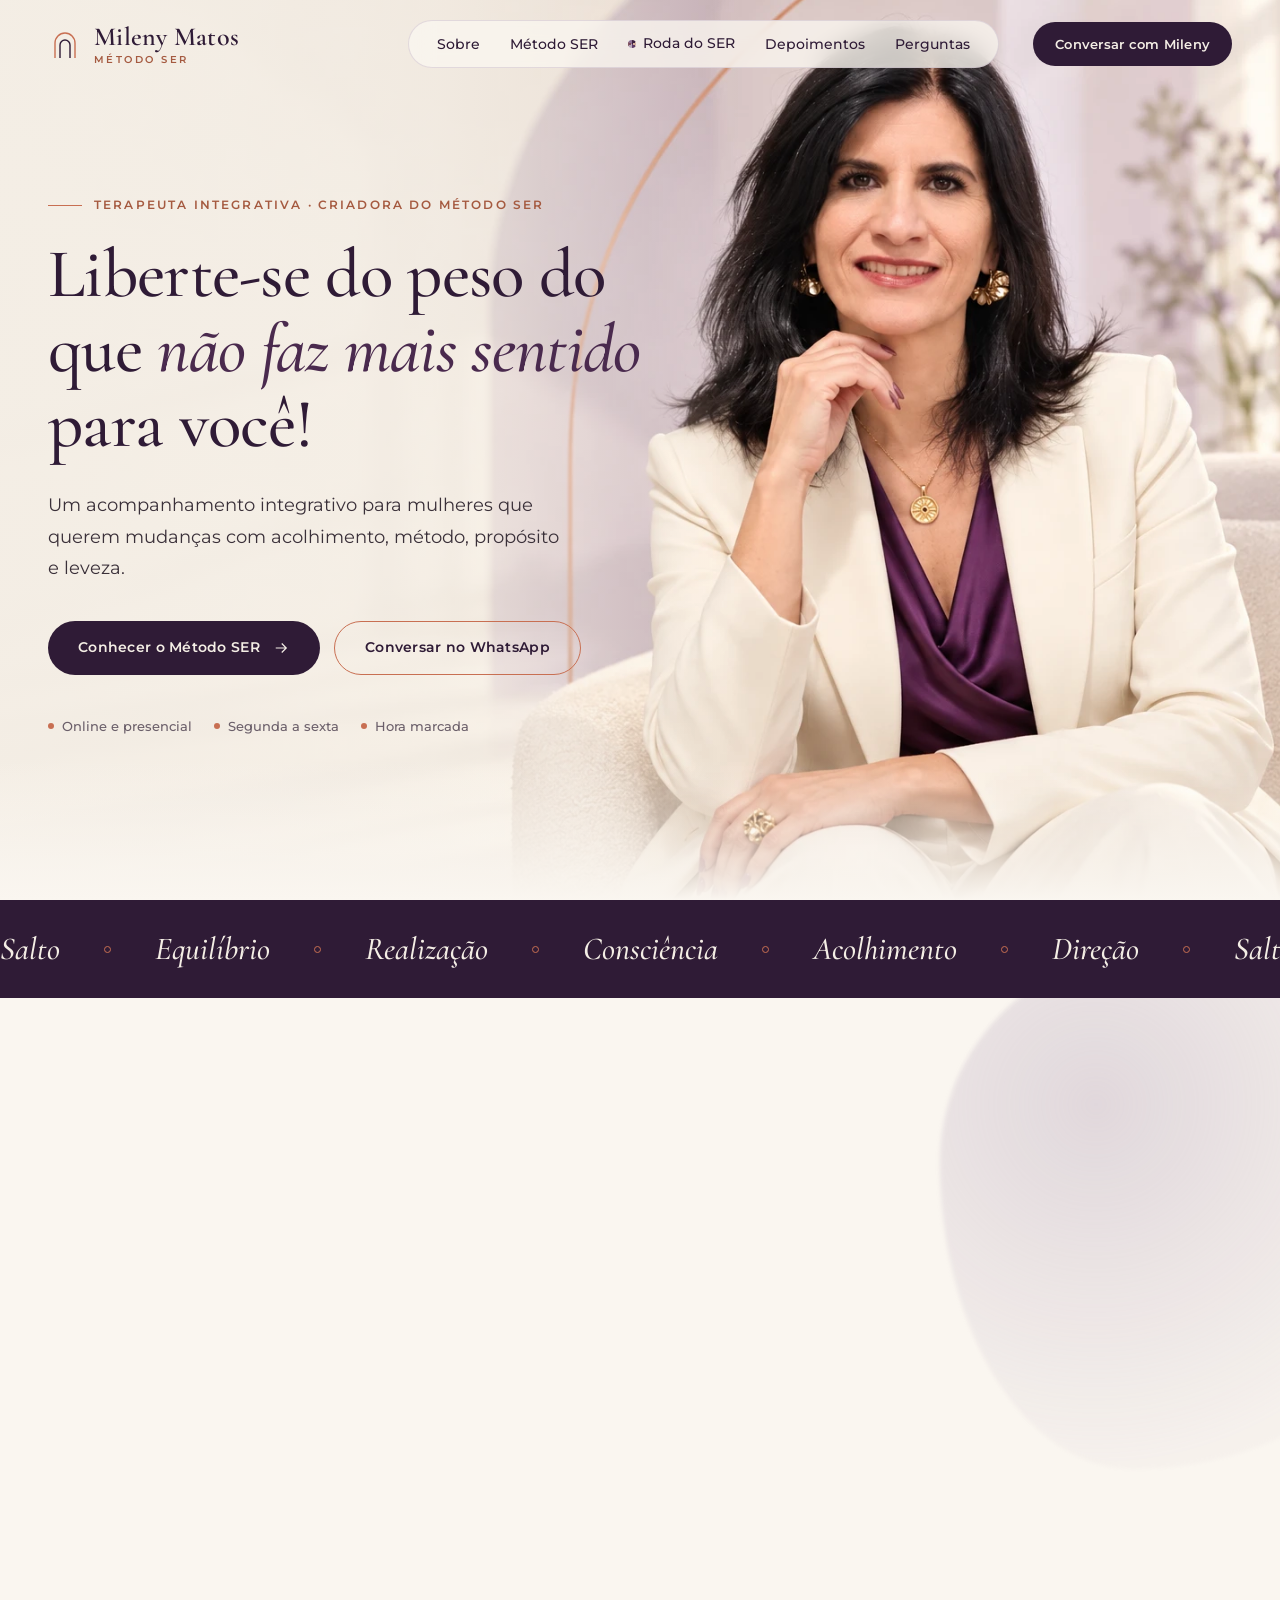
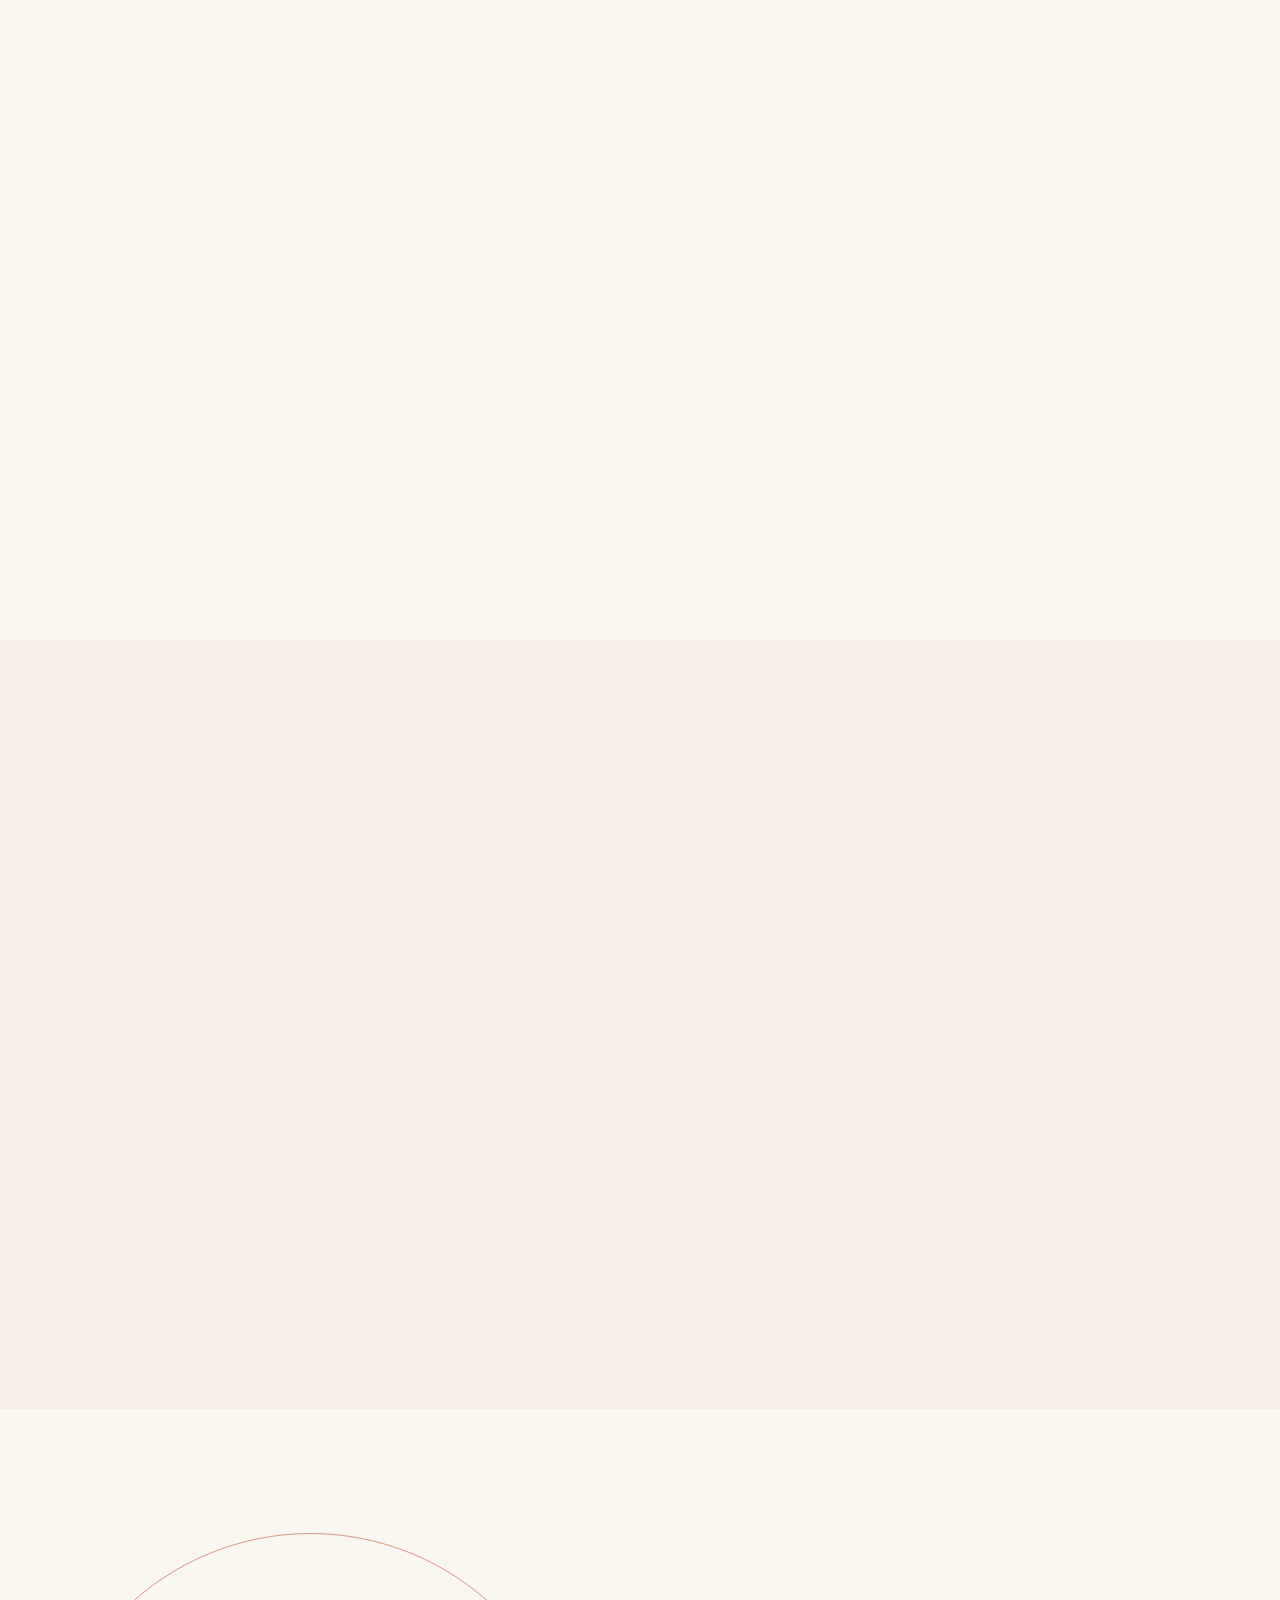
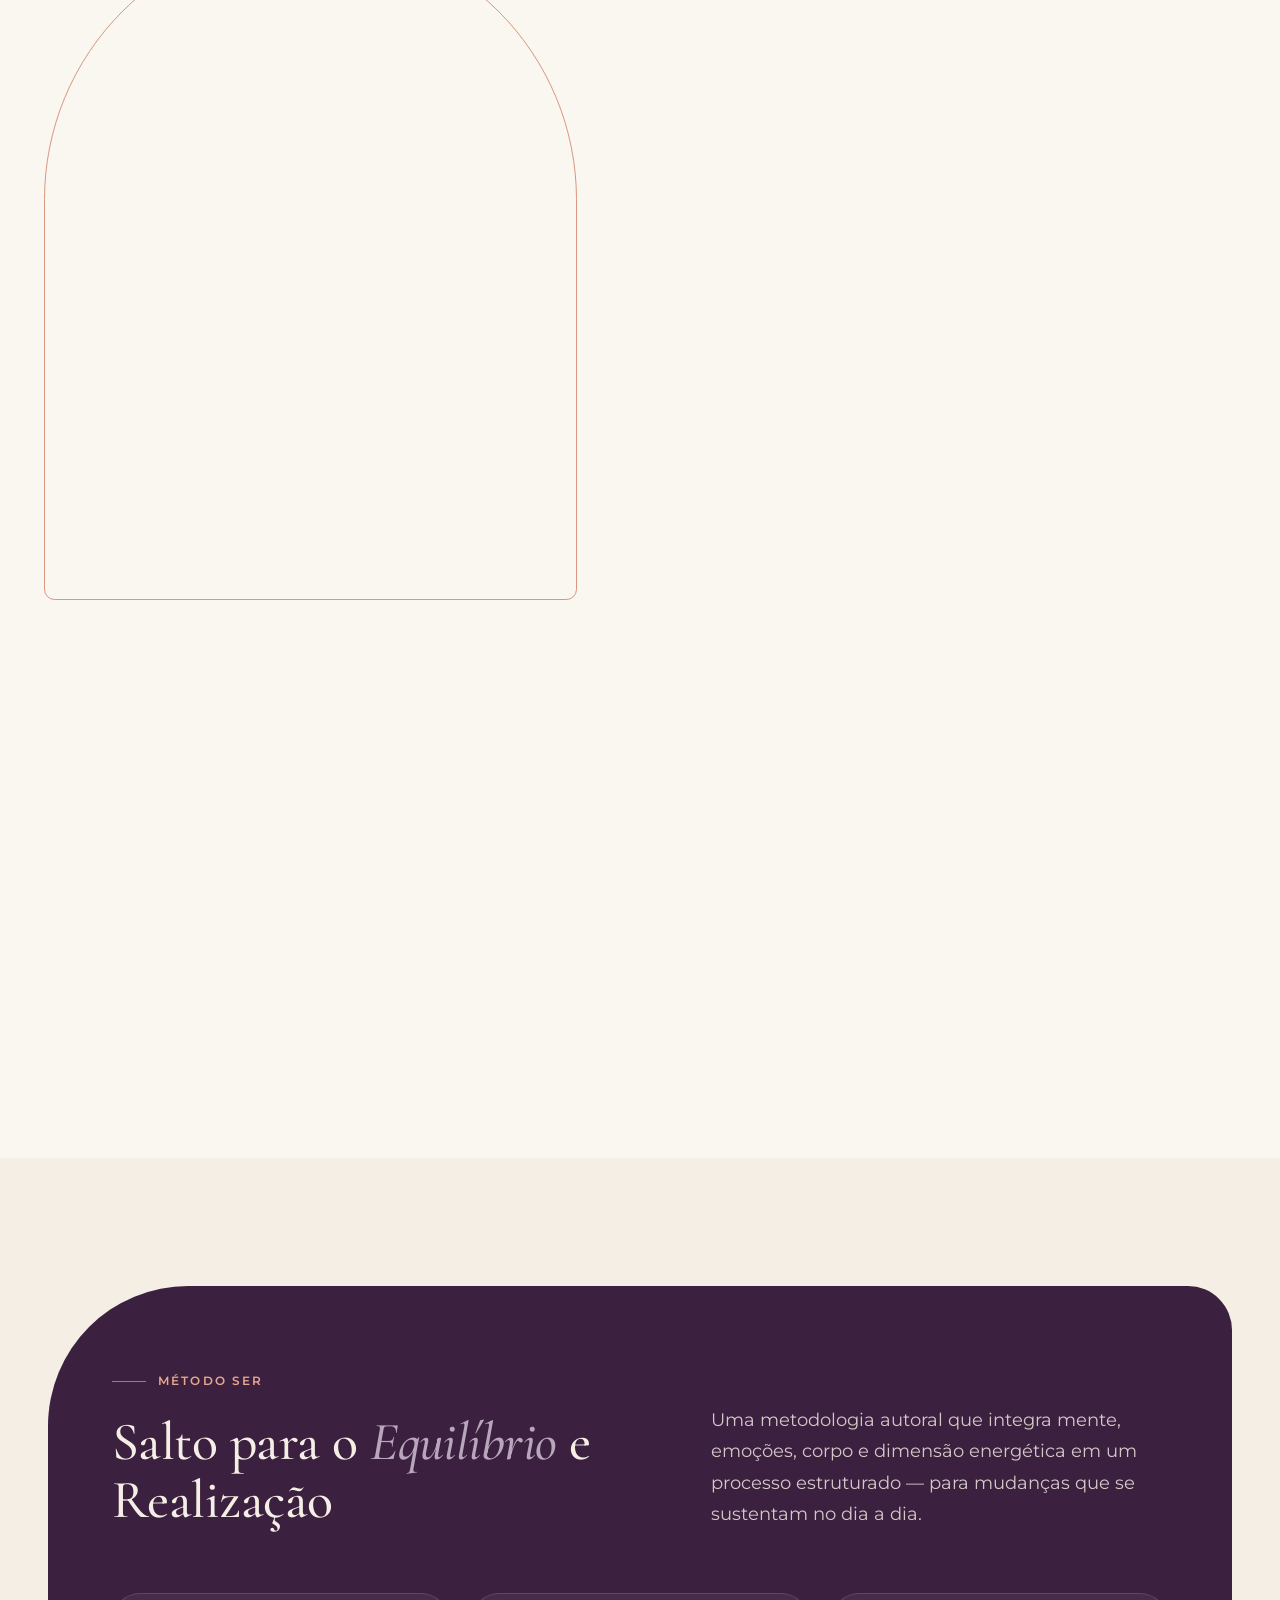
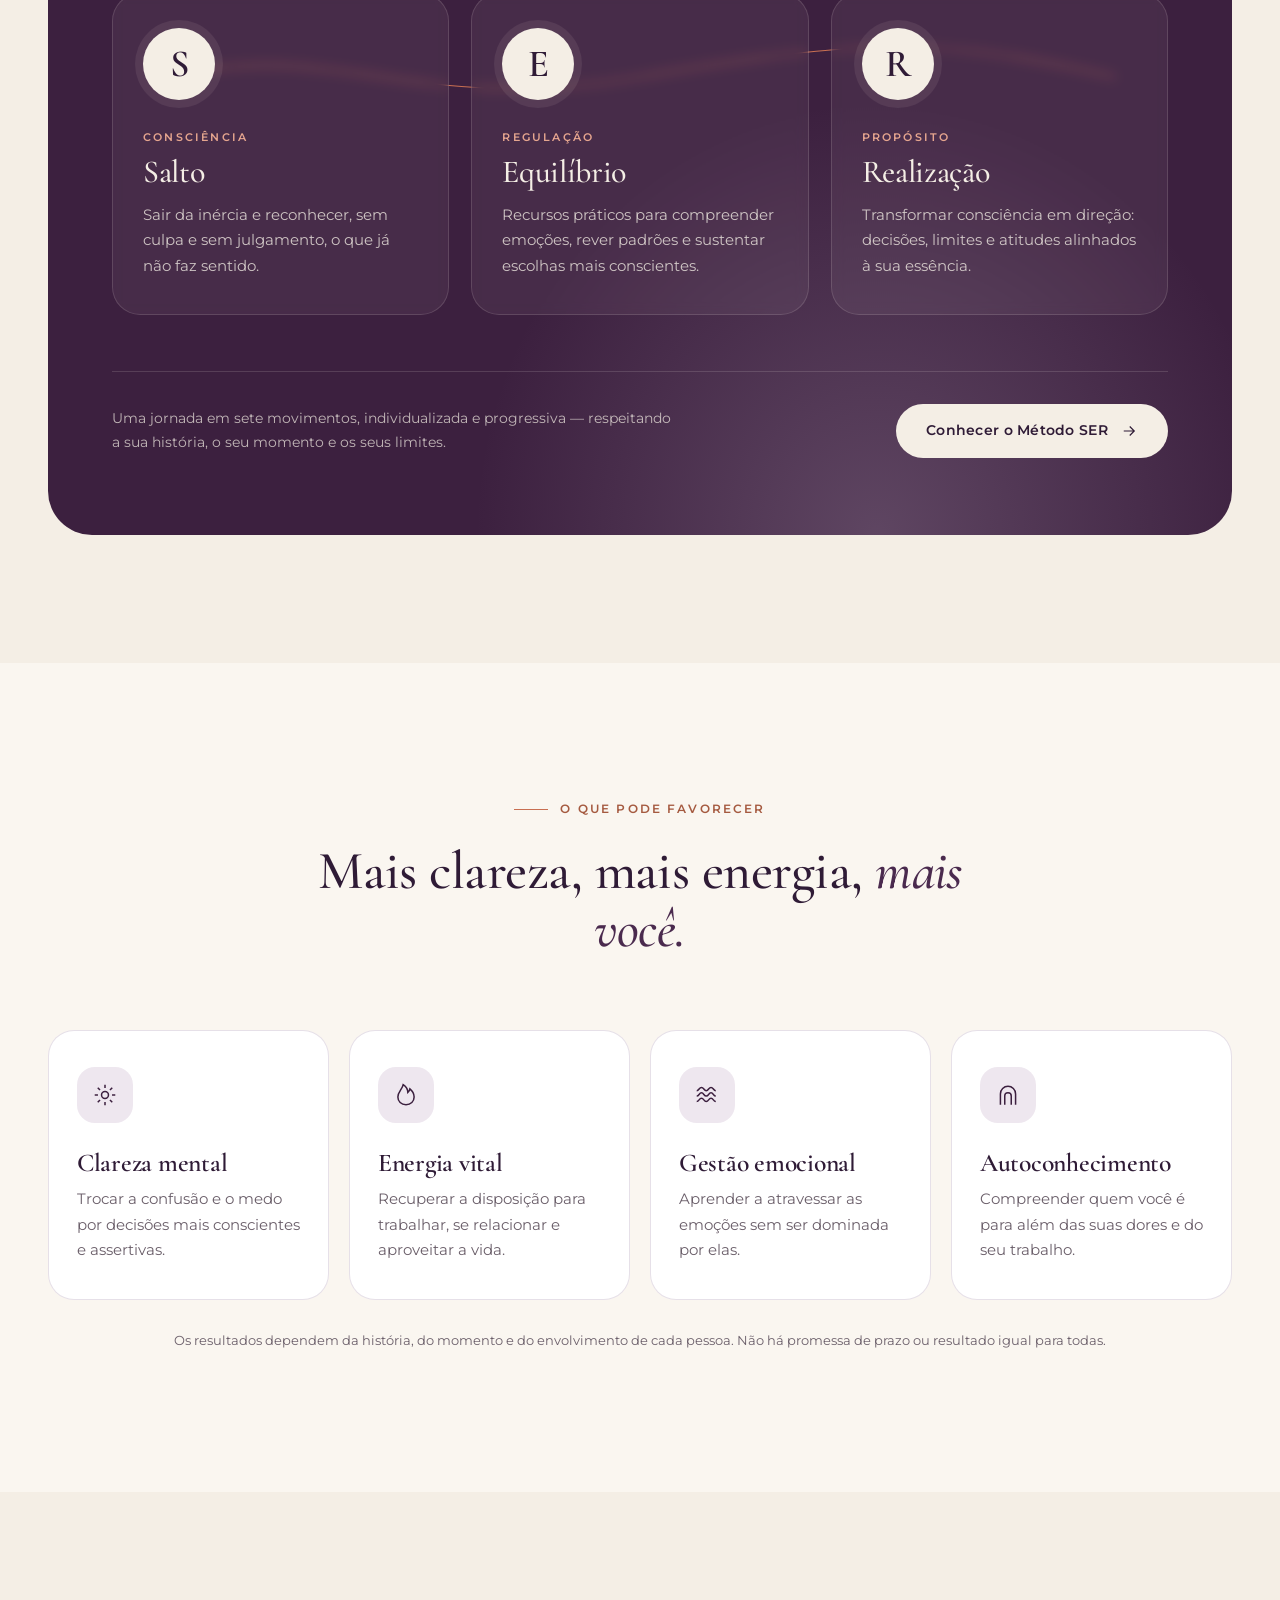
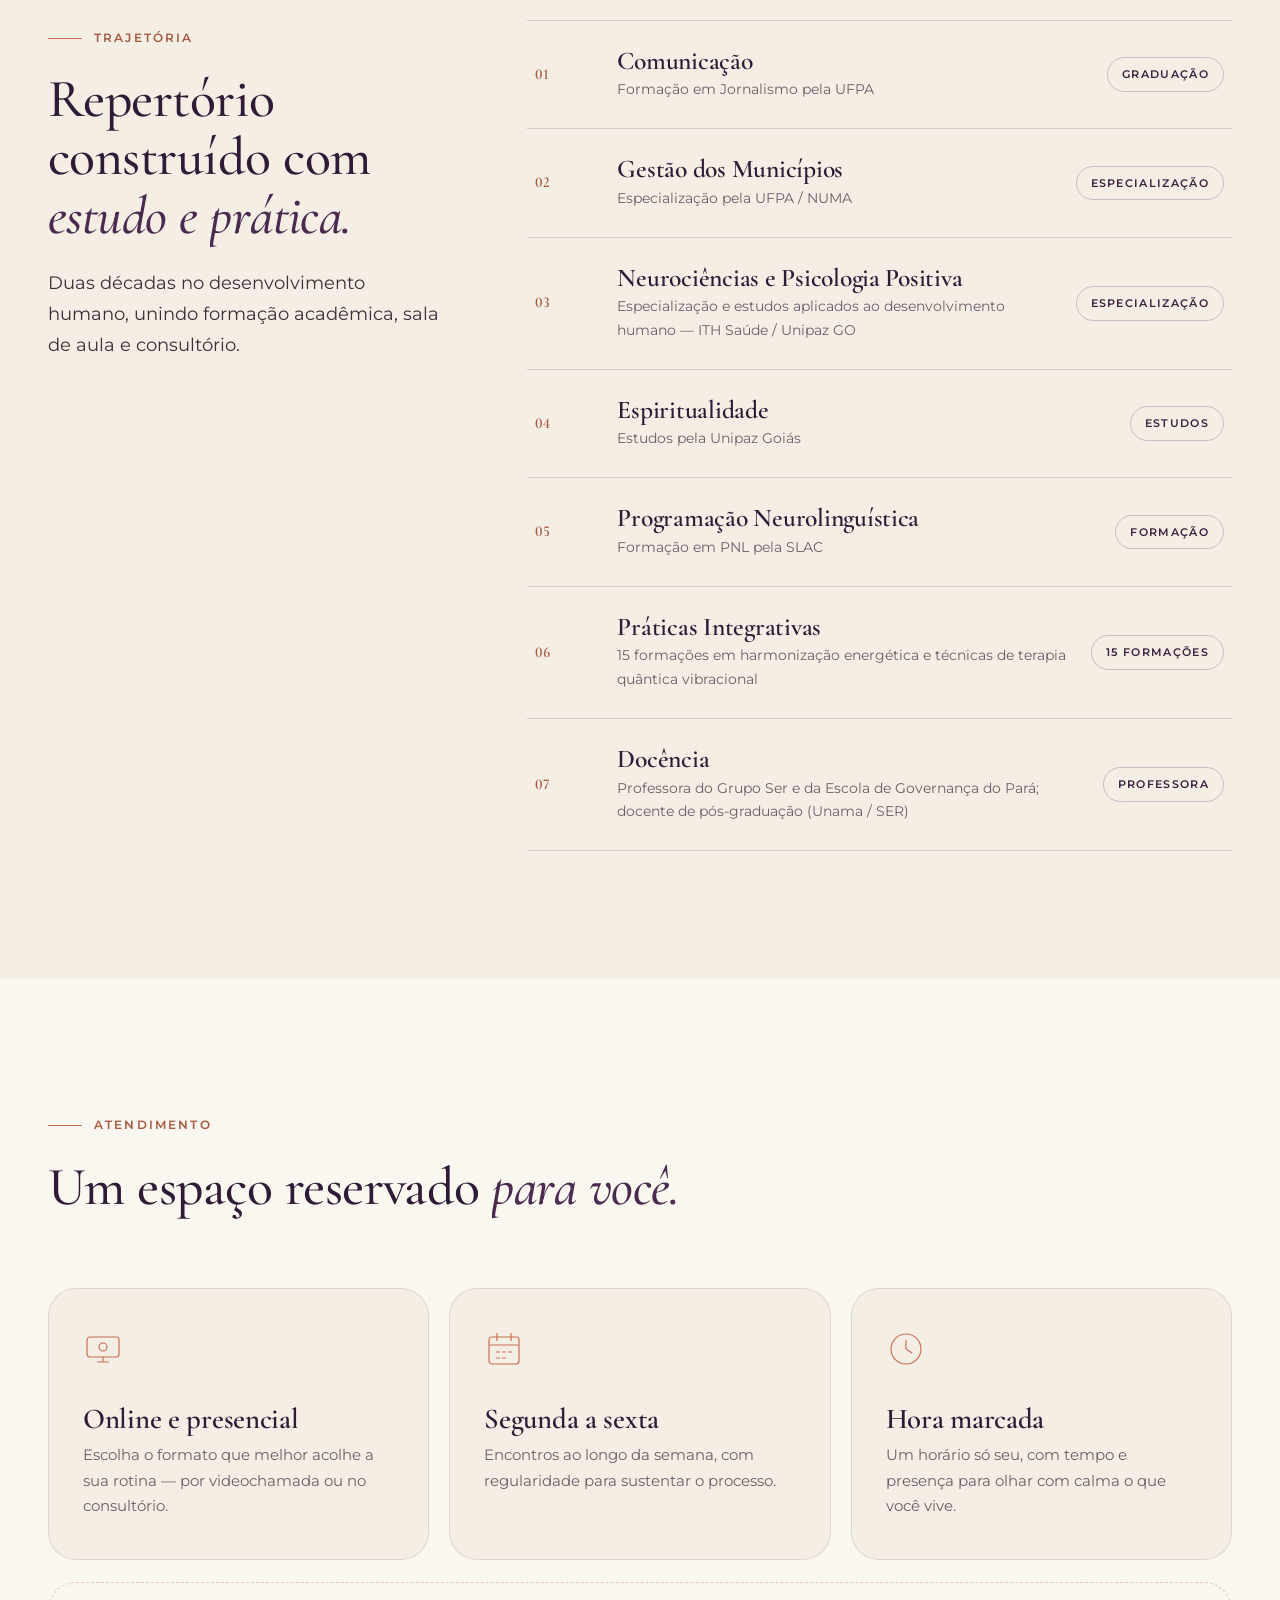
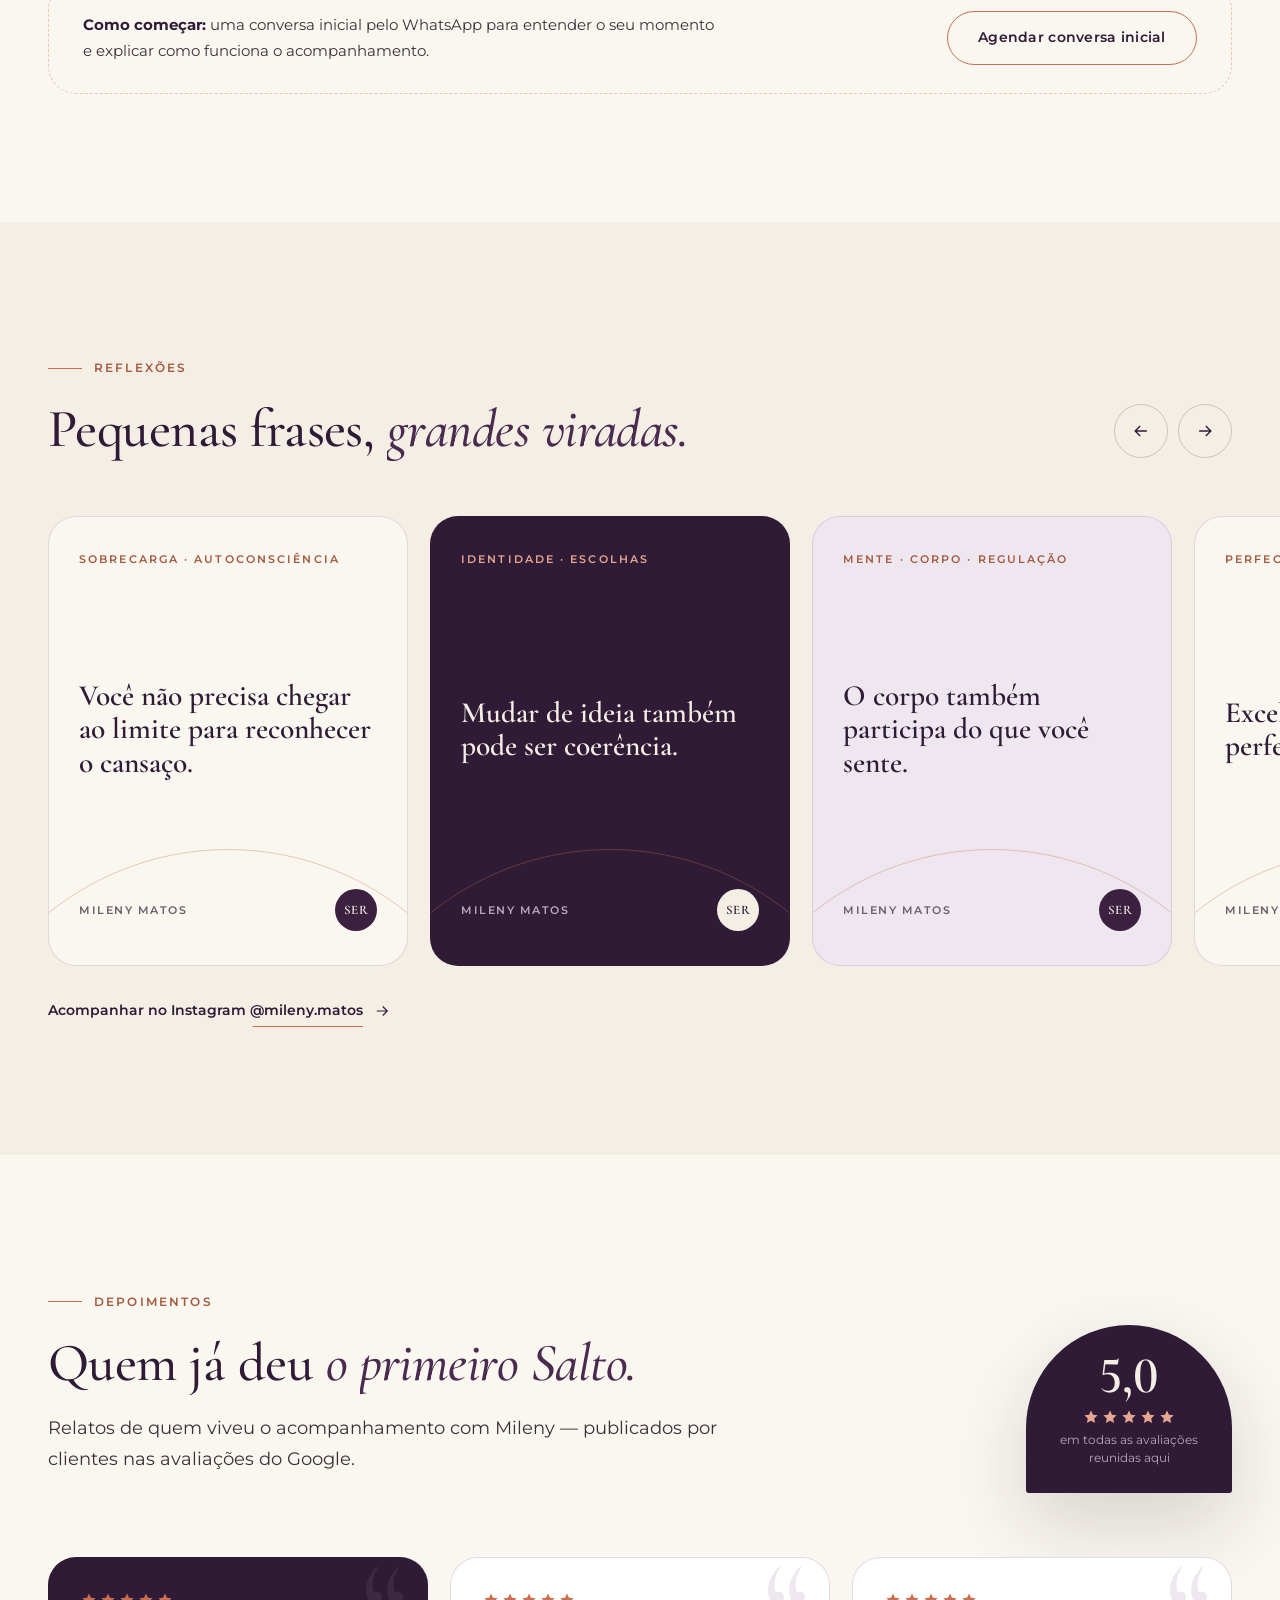
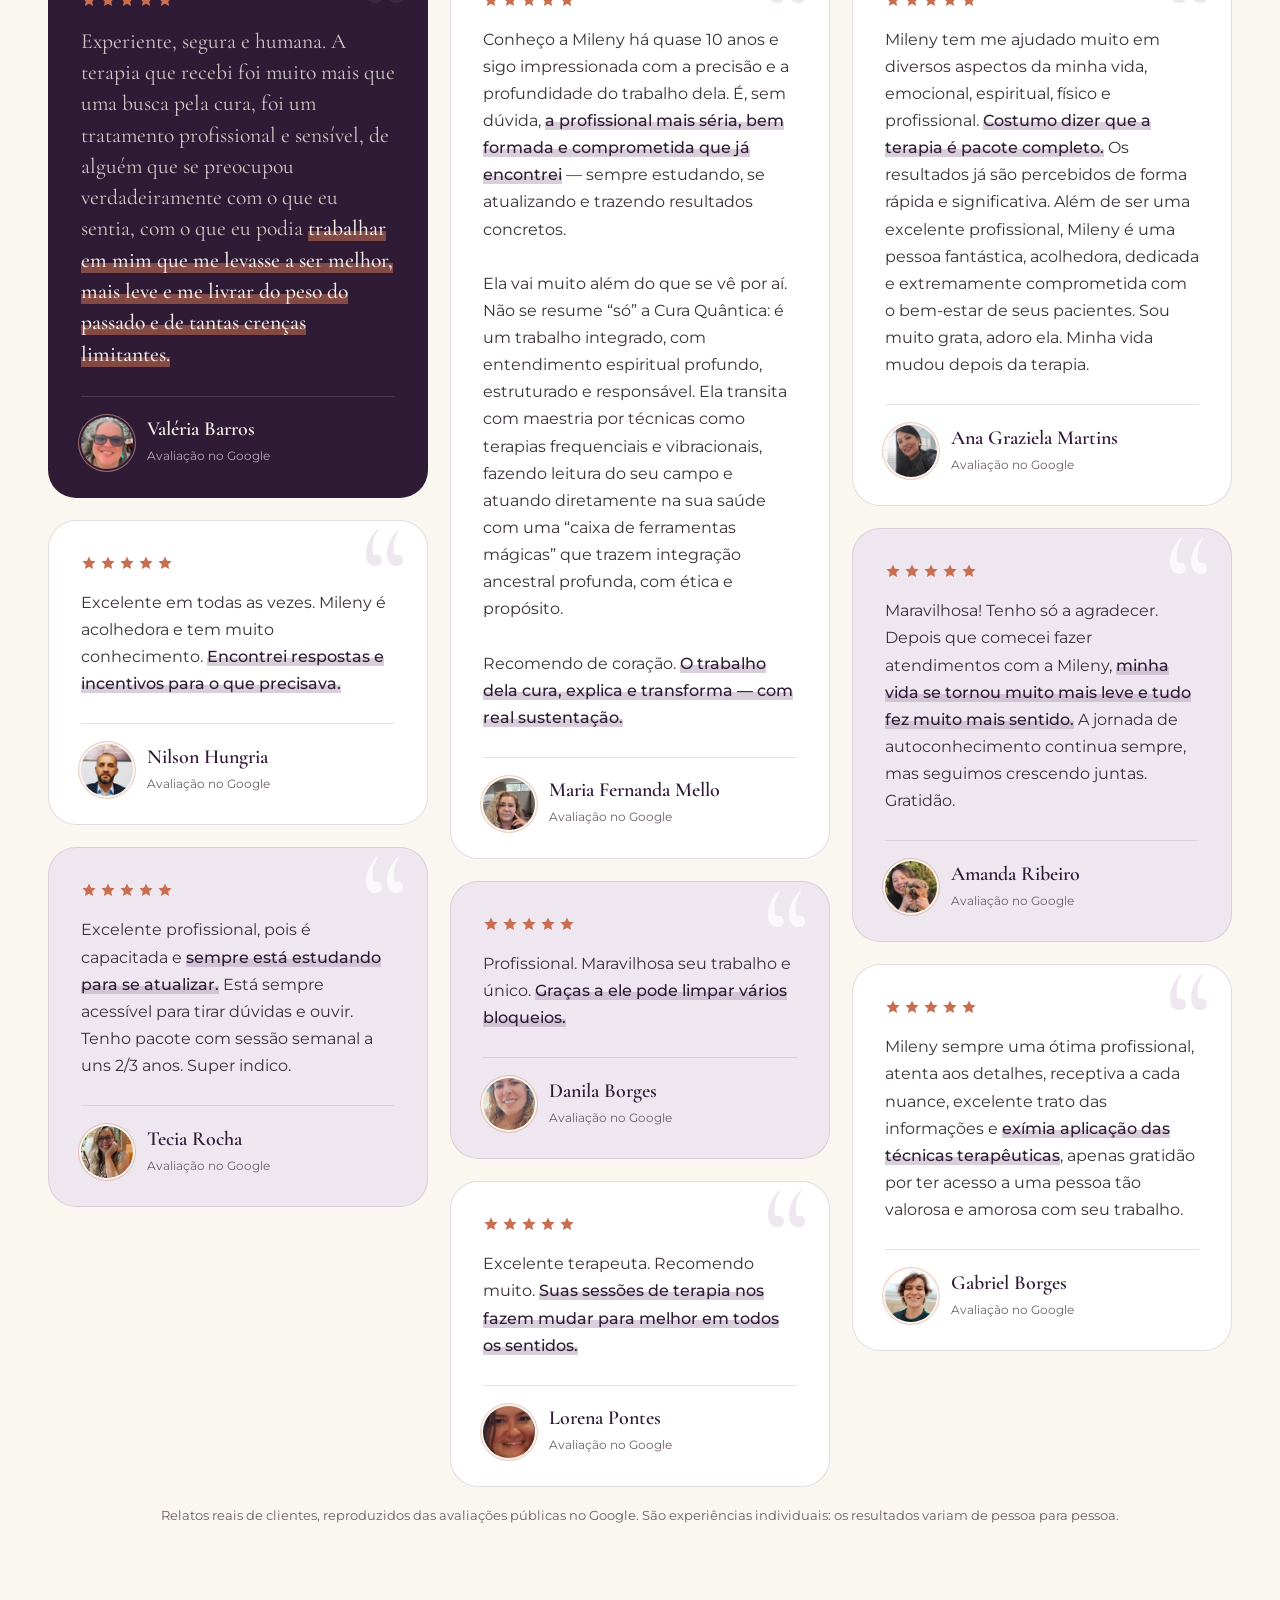
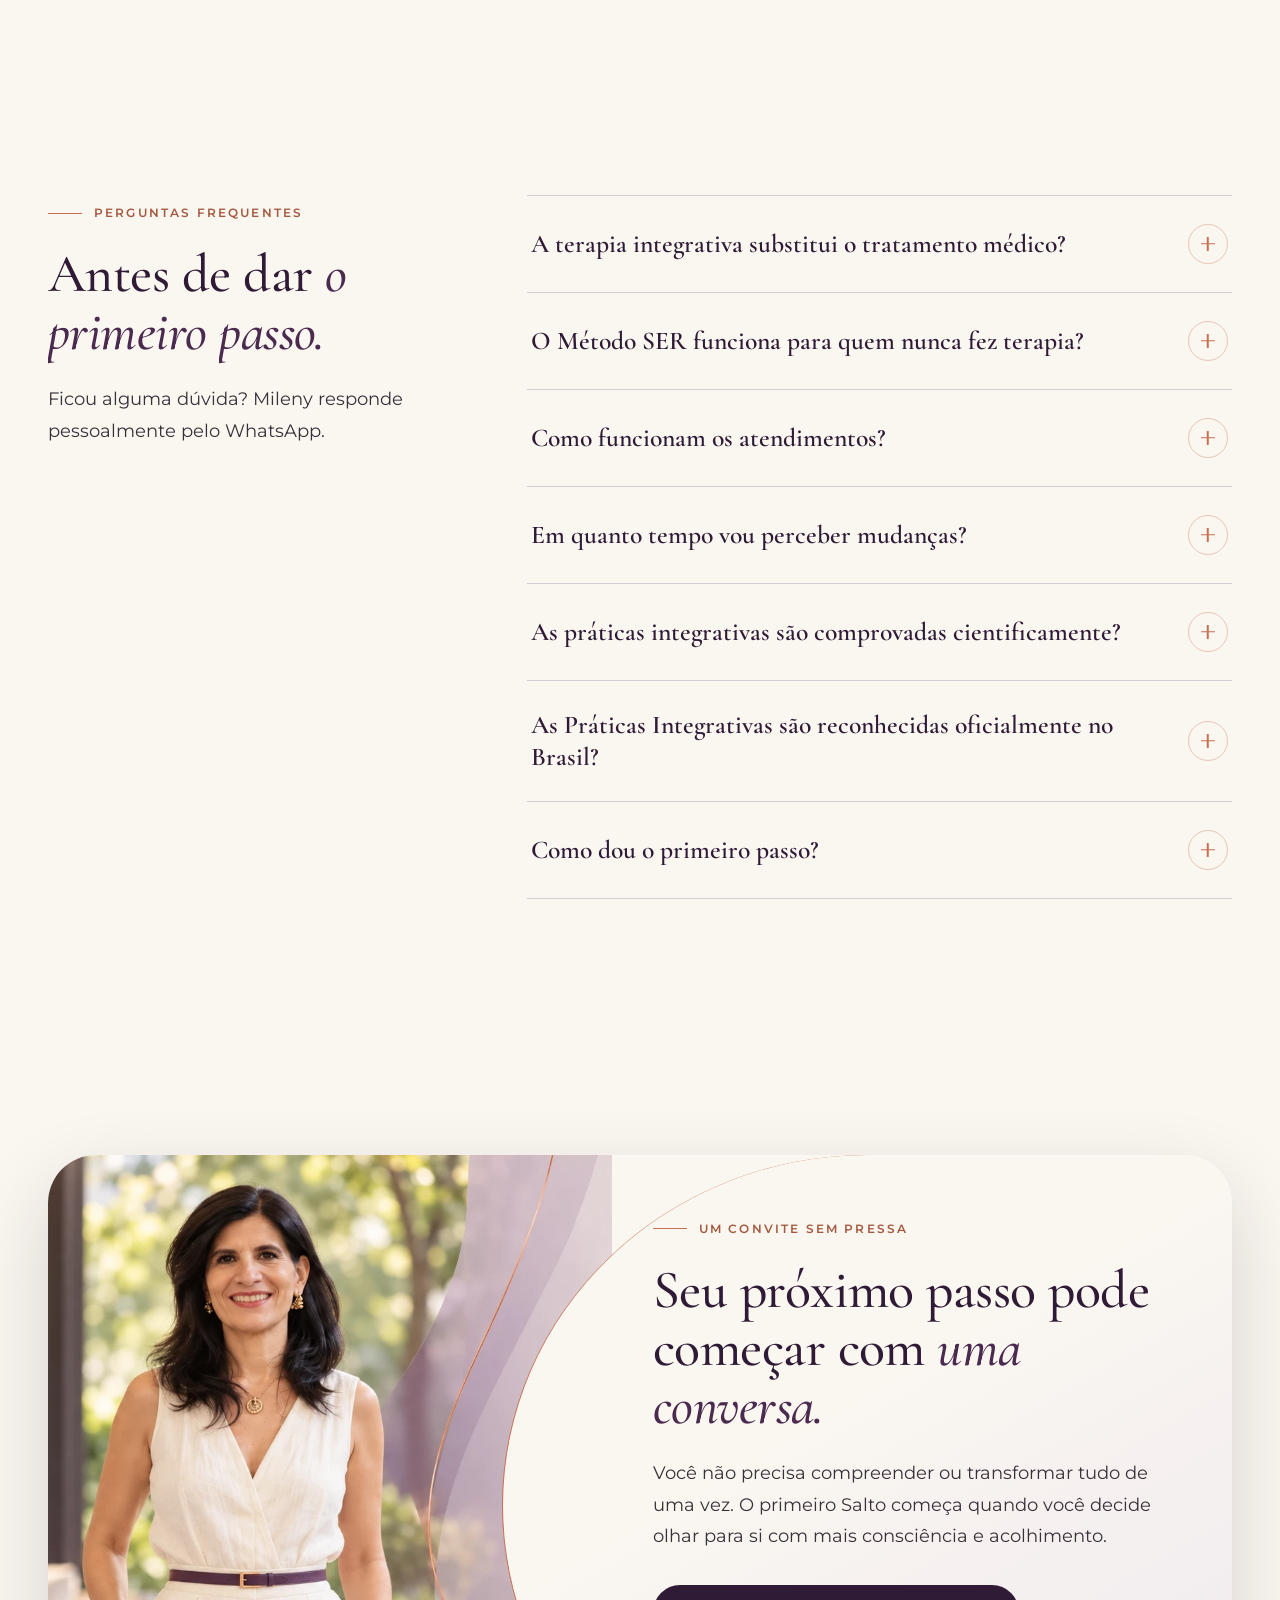
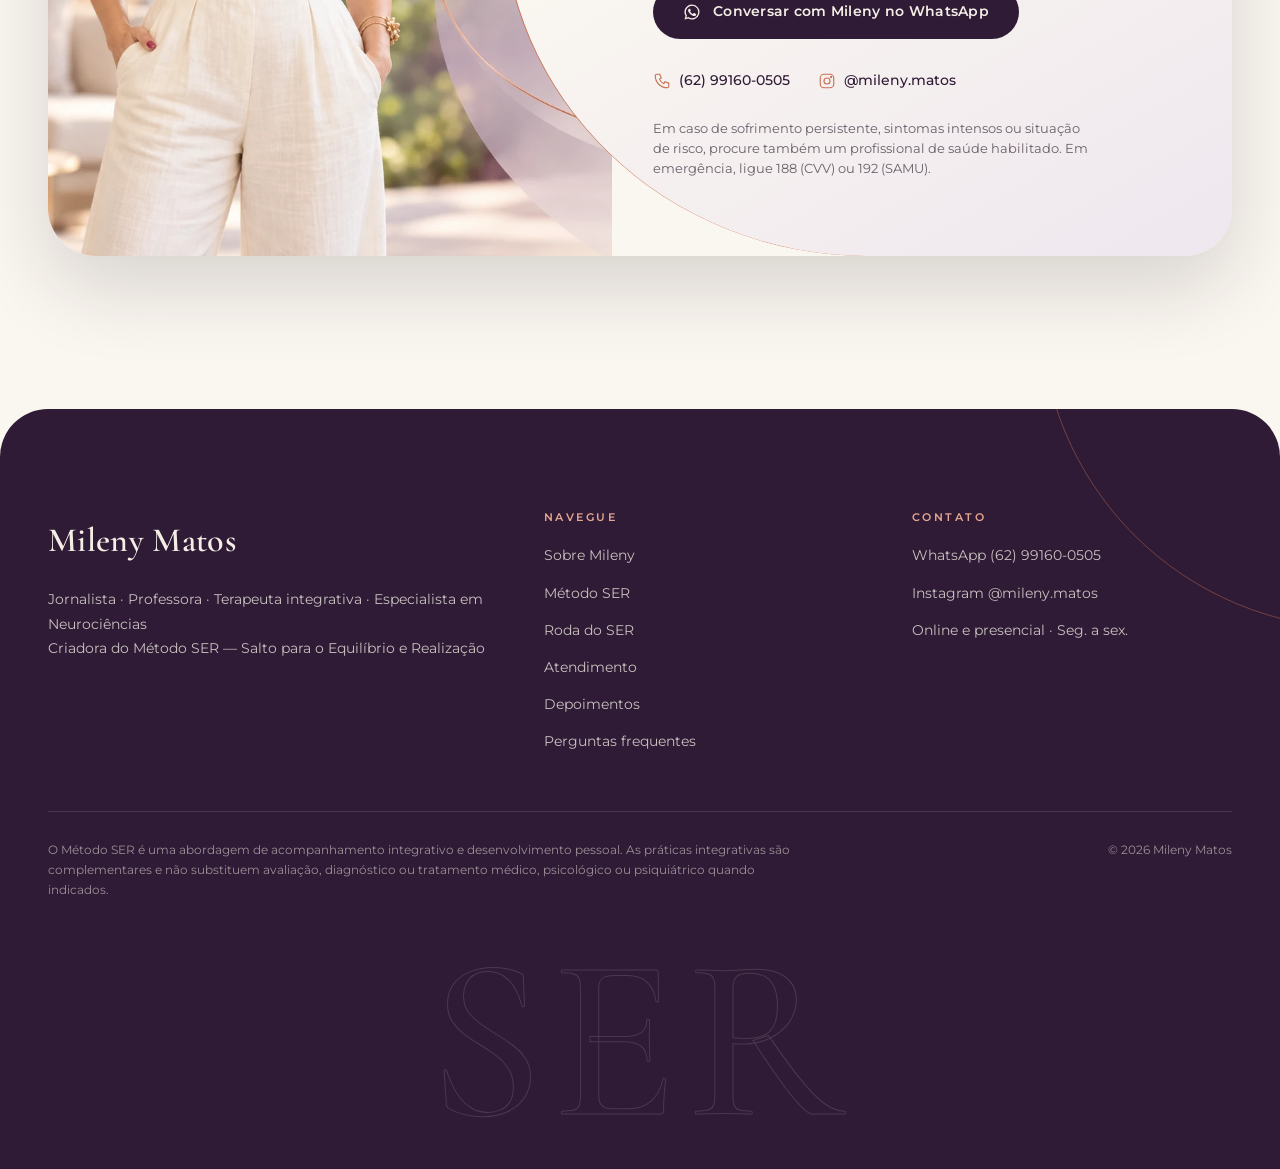
==== commit fecd09e4: "Hero: "Liberte-se do peso do que não faz mais sentido para você!" vira o título principal Remove a f" ====
--- a/index.html
+++ b/index.html
@@ -10,7 +10,7 @@
   <meta property="og:type" content="website">
   <meta property="og:locale" content="pt_BR">
   <meta property="og:title" content="Mileny Matos · Método SER">
-  <meta property="og:description" content="Consciência para transformar o que já não combina com você. Acompanhamento integrativo com Mileny Matos.">
+  <meta property="og:description" content="Liberte-se do peso do que não faz mais sentido para você! Acompanhamento integrativo com Mileny Matos.">
   <meta property="og:image" content="assets/img/mileny-hero.webp">
   <link rel="icon" href="data:image/svg+xml,%3Csvg xmlns='http://www.w3.org/2000/svg' viewBox='0 0 40 40'%3E%3Crect width='40' height='40' rx='20' fill='%232F1B36'/%3E%3Cpath d='M11 31V19a9 9 0 0 1 18 0v12' fill='none' stroke='%23C86F52' stroke-width='2'/%3E%3C/svg%3E">
 
@@ -94,8 +94,7 @@
       <div class="container">
         <div class="hero-content">
           <p class="eyebrow" data-reveal>Terapeuta integrativa · Criadora do Método SER</p>
-          <h1 id="hero-title" class="h-display" data-split>Consciência para transformar o que <em>já não combina</em> com você.</h1>
-          <p class="hero-tagline" data-reveal style="--d:.35s">Liberte-se do peso do que não faz mais sentido para você!</p>
+          <h1 id="hero-title" class="h-display" data-split>Liberte-se do peso do que <em>não faz mais sentido</em> para você!</h1>
           <p class="lead" data-reveal style="--d:.45s">Um acompanhamento integrativo para mulheres que querem mudanças com acolhimento, método, propósito e leveza.</p>
           <div class="hero-ctas" data-reveal style="--d:.6s">
             <a class="btn" href="metodo-ser.html" data-magnetic>
--- a/assets/css/style.css
+++ b/assets/css/style.css
@@ -378,12 +378,7 @@
 }
 .hero .container { padding-top: 120px; padding-bottom: 96px; }
 .hero-content { max-width: 600px; }
-.hero h1 { margin-bottom: 22px; }
-.hero-tagline {
-  font-family: var(--ff-title); font-style: italic; font-weight: 500;
-  font-size: clamp(1.35rem, 2.1vw, 1.75rem); line-height: 1.3; color: var(--plum-2);
-  margin-bottom: 18px; max-width: 540px;
-}
+.hero h1 { margin-bottom: 28px; }
 .hero .lead { max-width: 520px; margin-bottom: 38px; }
 .hero-ctas { display: flex; flex-wrap: wrap; gap: 14px; }
 .hero-meta {
